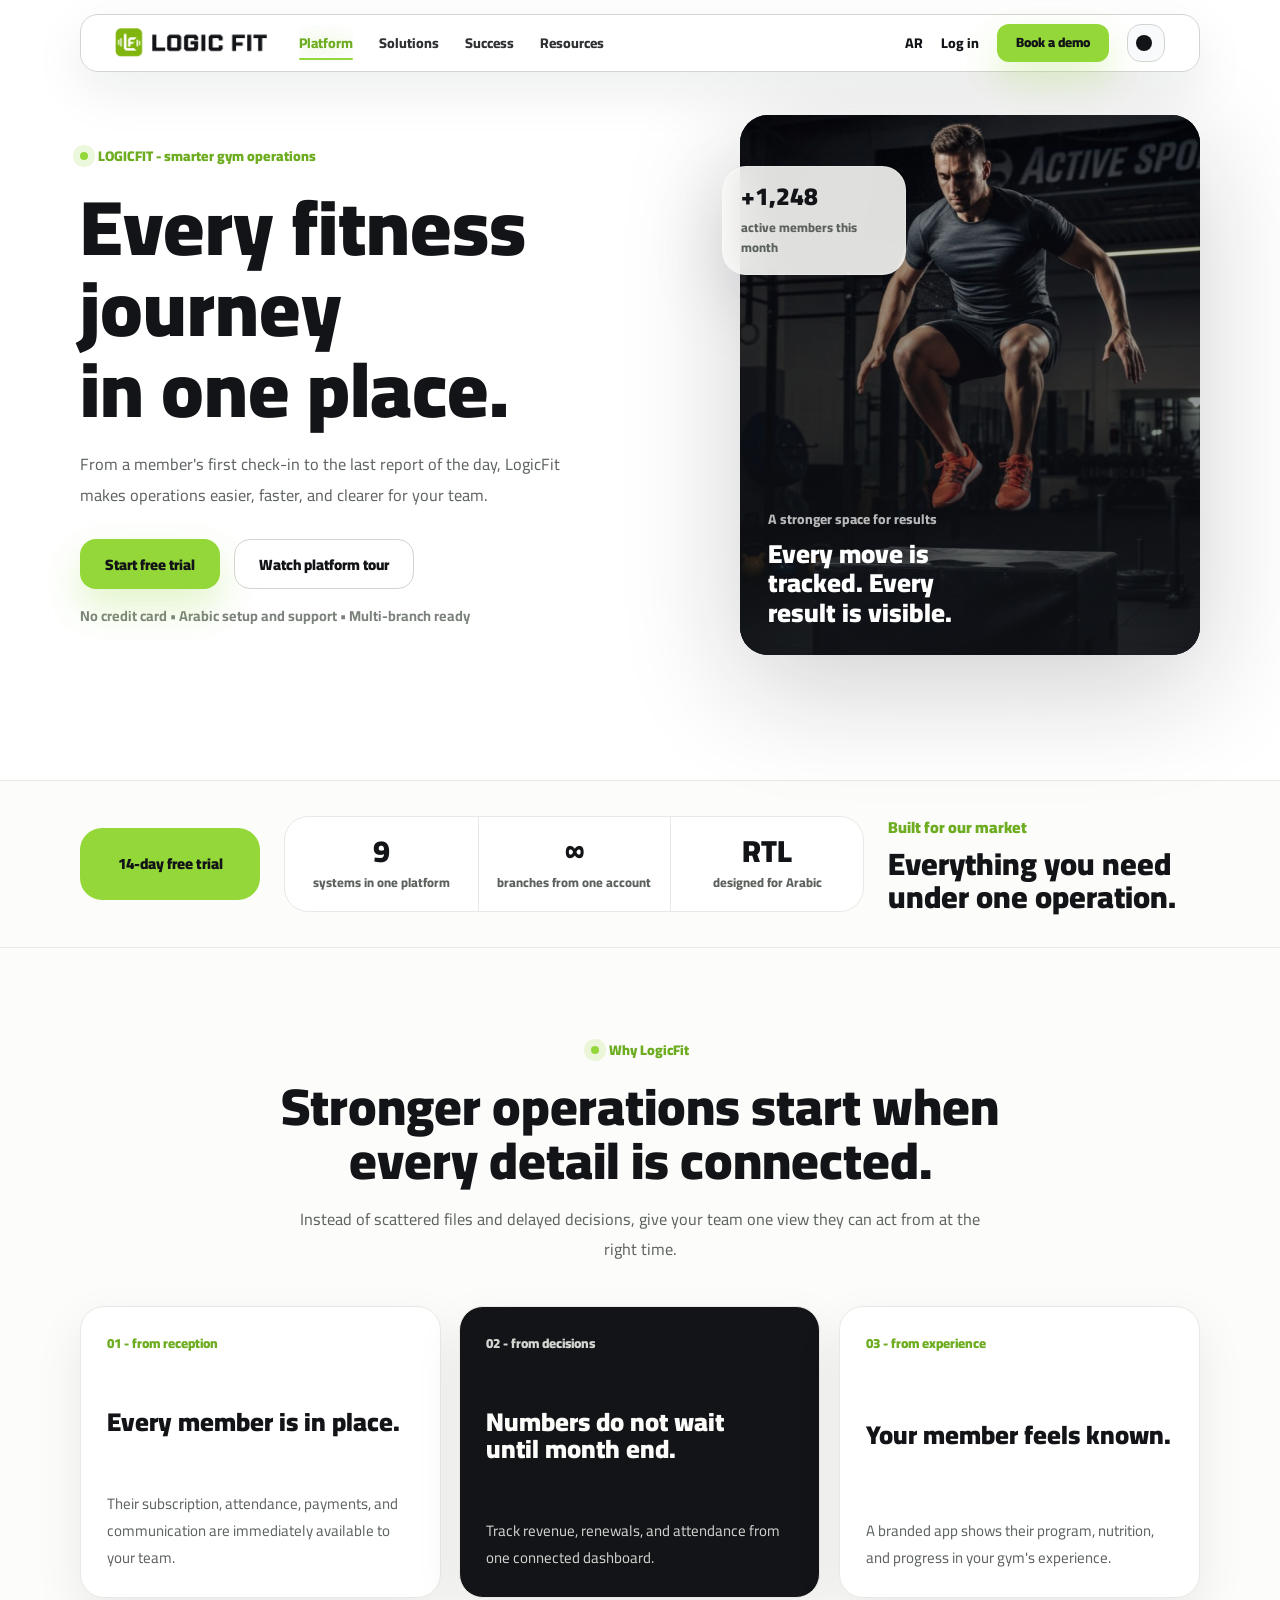
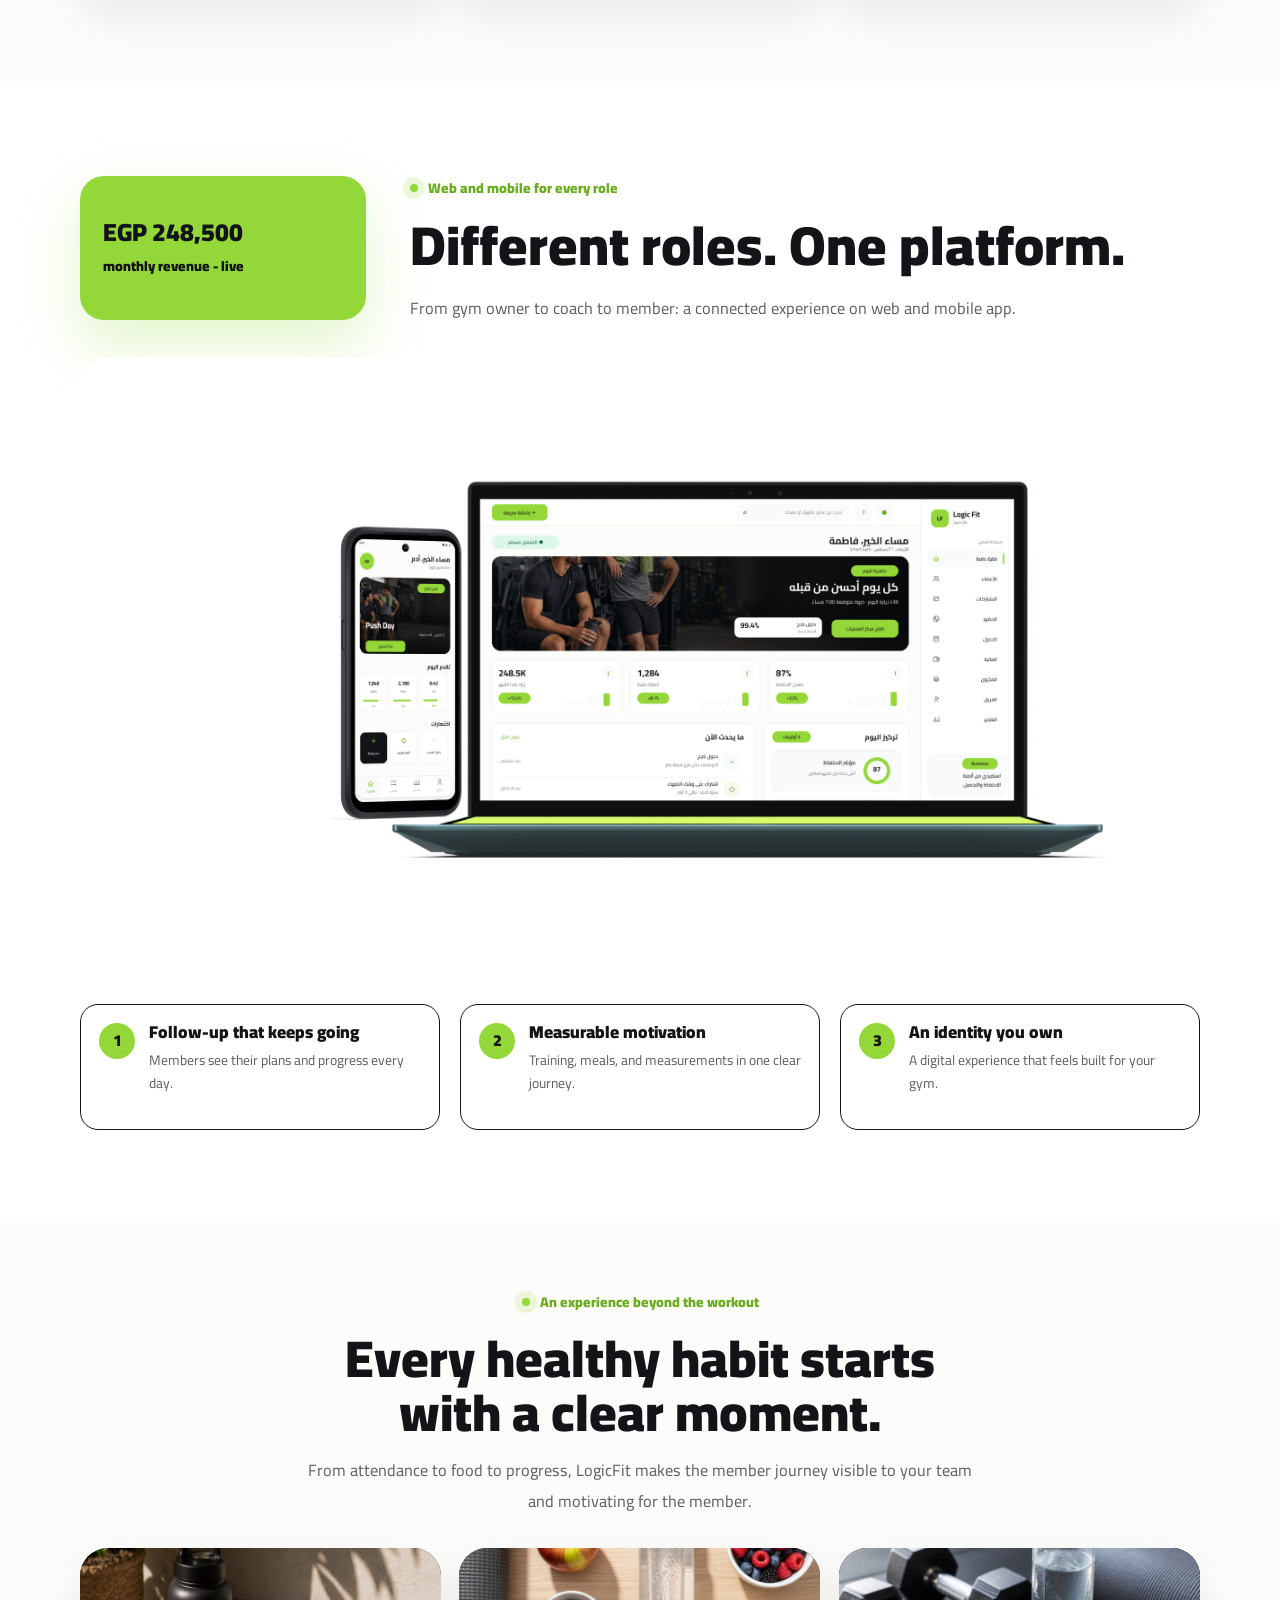
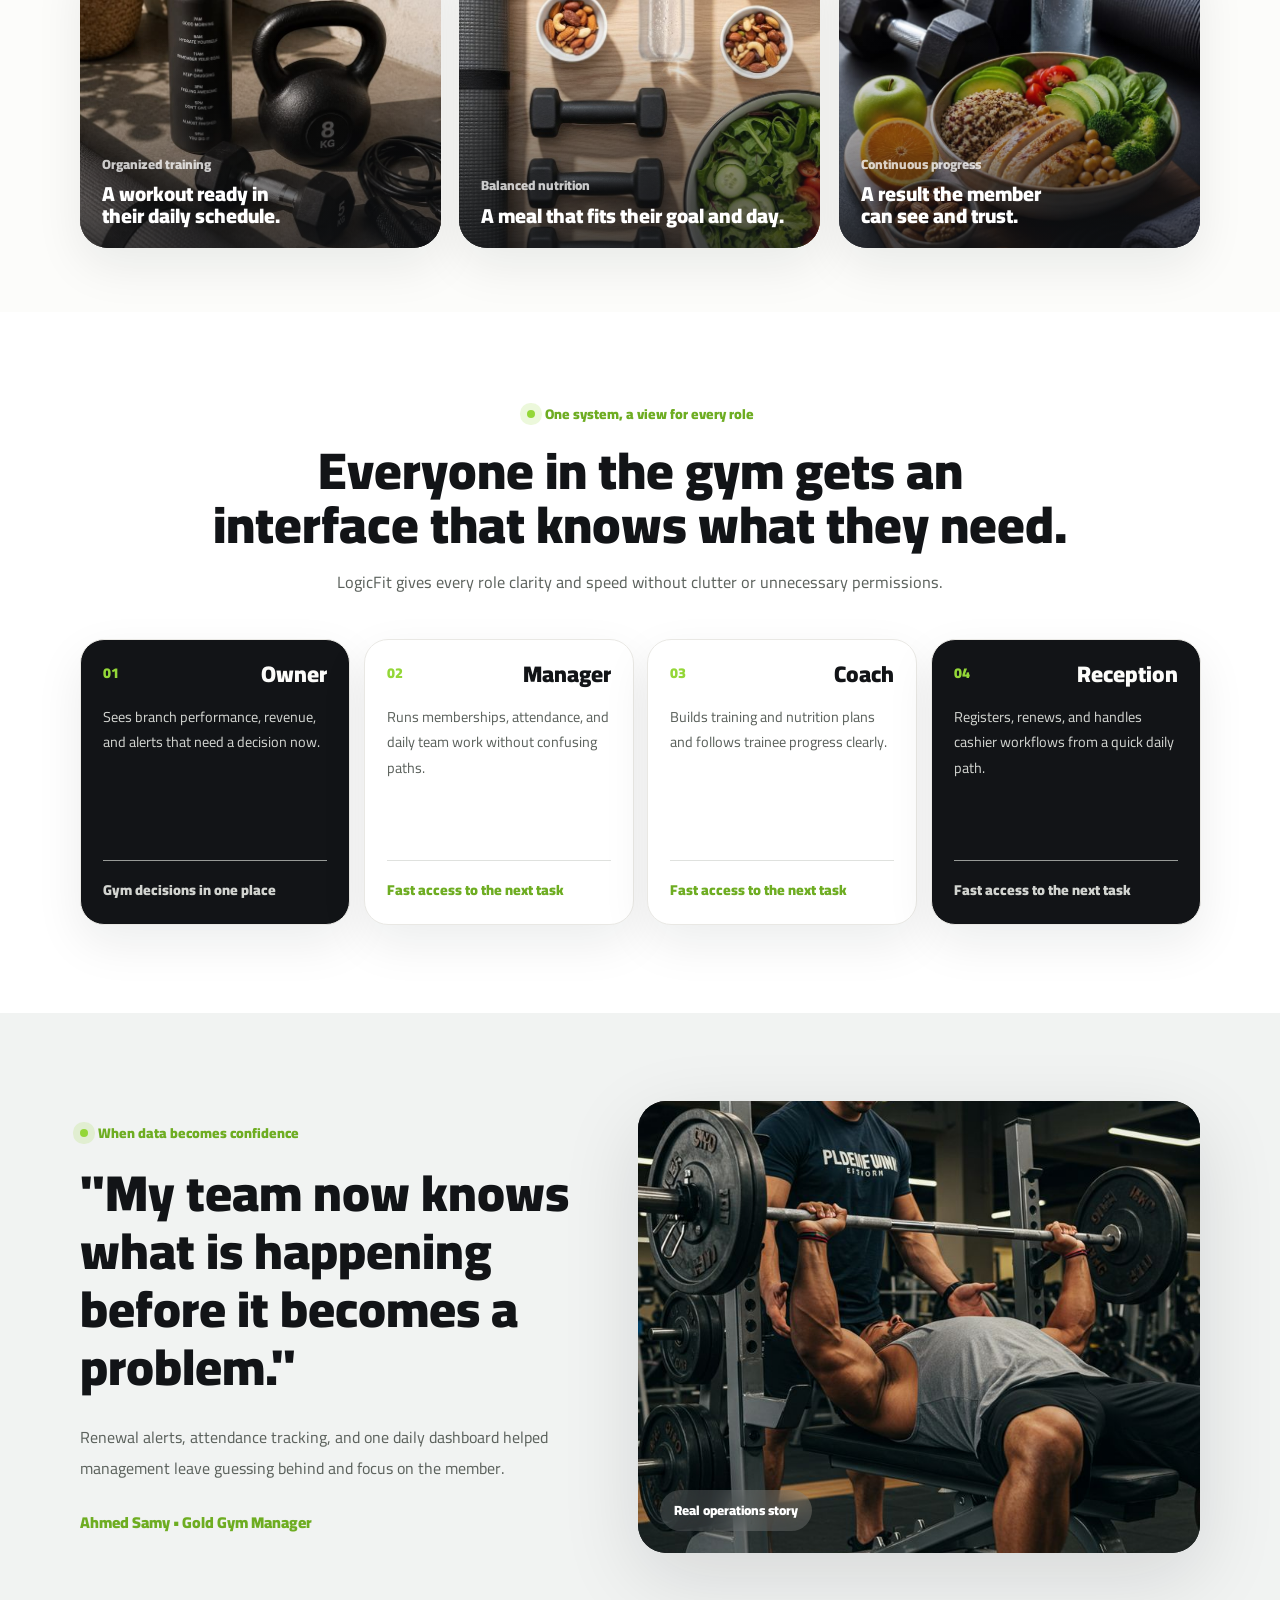
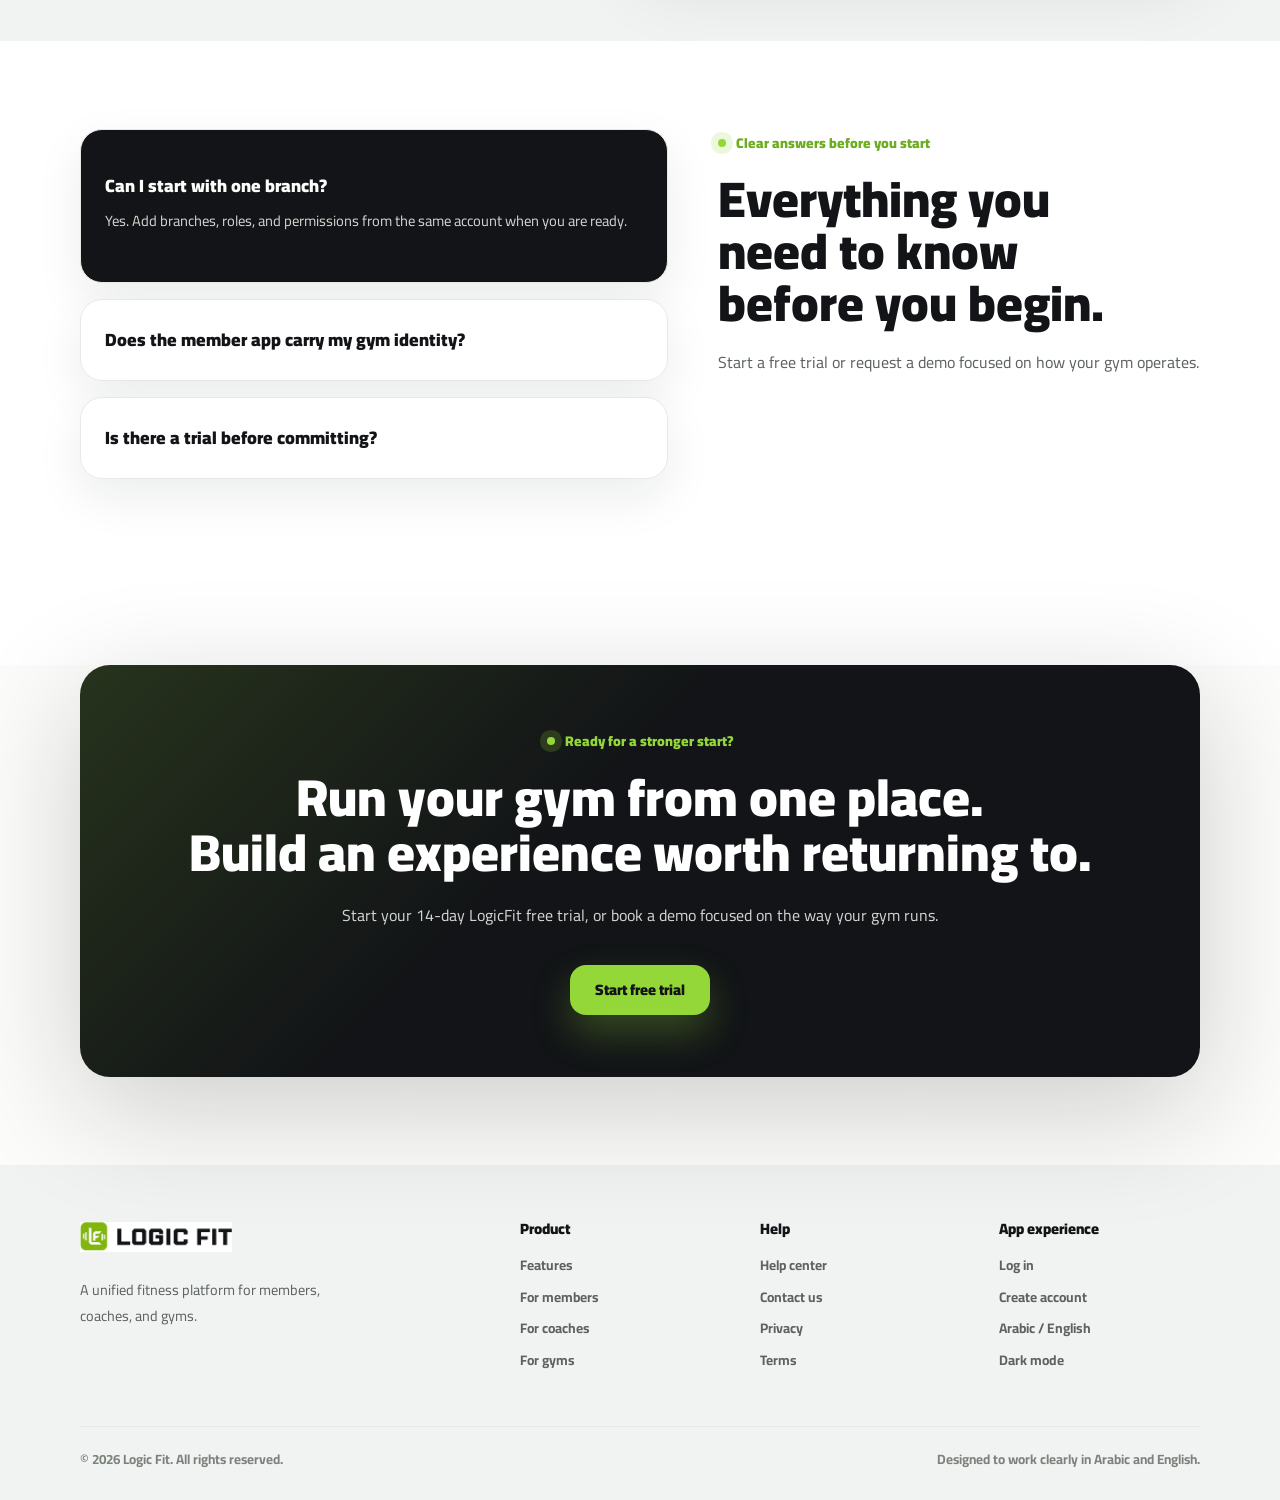
==== index.html @ ee7cacc5 "update" ====
<!DOCTYPE html>
<html lang="en" dir="ltr">
<head>
  <meta charset="UTF-8">
  <meta name="viewport" content="width=device-width, initial-scale=1.0">
  <title>LogicFit - Smarter Gym Operations</title>
  <meta name="description" content="LogicFit connects members, subscriptions, attendance, coaching, nutrition, reporting, and a branded member app in one gym operating platform.">
  <link rel="preconnect" href="https://fonts.googleapis.com">
  <link rel="preconnect" href="https://fonts.gstatic.com" crossorigin>
  <link href="https://fonts.googleapis.com/css2?family=Cairo:wght@400;500;600;700;800;900&display=swap" rel="stylesheet">
  <link rel="icon" type="image/png" href="assets/figma-next/favicon-lf.png">
  <script>
    (function () {
      try {
        var saved = localStorage.getItem('logicfit_theme');
        var theme = (saved === 'dark' || saved === 'light') ? saved : (window.matchMedia('(prefers-color-scheme: dark)').matches ? 'dark' : 'light');
        document.documentElement.dataset.theme = theme;
      } catch (error) {}
    })();
  </script>
  <link rel="stylesheet" href="assets/css/style.css">
</head>
<body>
  <header class="hero-shell" id="home">
    <nav class="nav-v2" aria-label="Primary navigation">
      <div class="nav-controls">
        <a class="nav-language" href="ar/index.html" hreflang="ar">AR</a>
        <a class="nav-login" href="#start">Log in</a>
        <a class="btn btn-primary btn-nav" href="#start">Book a demo</a>
        <button class="theme-toggle" type="button" aria-label="Switch to dark theme" data-theme-toggle data-label-dark="Switch to dark theme" data-label-light="Switch to light theme">
          <span aria-hidden="true"></span>
        </button>
      </div>

      <div class="brand-links">
        <a class="brand-logo" href="#home" aria-label="LogicFit home">
          <img class="logo-light" src="assets/figma-next/logo-light.png" alt="LogicFit">
          <img class="logo-dark" src="assets/figma-next/logo-dark.png" alt="LogicFit">
        </a>
        <div class="nav-links" id="navLinks">
          <a href="#platform">Platform</a>
          <a href="#solutions">Solutions</a>
          <a href="#success">Success</a>
          <a href="#resources">Resources</a>
        </div>
      </div>

      <button class="menu-button" type="button" aria-label="Open menu" aria-controls="navLinks" aria-expanded="false" data-menu>
        <span></span><span></span><span></span>
      </button>
    </nav>

    <section class="hero-canvas">
      <div class="hero-media rv">
        <img src="assets/figma-next/hero-athlete.png" alt="Athlete training inside a gym">
        <div class="media-scrim"></div>
        <div class="image-caption">
          <span>A stronger space for results</span>
          <strong>Every move is tracked. Every result is visible.</strong>
        </div>
      </div>

      <div class="floating-metric rv">
        <strong data-count="1248" data-count-prefix="+">+1,248</strong>
        <span>active members this month</span>
      </div>

      <div class="hero-copy rv">
        <p class="section-kicker">LOGICFIT - smarter gym operations</p>
        <h1>Every fitness journey<br>in one place.</h1>
        <p>From a member's first check-in to the last report of the day, LogicFit makes operations easier, faster, and clearer for your team.</p>
        <div class="hero-actions">
          <a class="btn btn-primary btn-large" href="#start">Start free trial</a>
          <a class="btn btn-secondary btn-large" href="#platform">Watch platform tour</a>
        </div>
        <small>No credit card • Arabic setup and support • Multi-branch ready</small>
      </div>
    </section>
  </header>

  <main>
    <section class="proof-strip" id="platform">
      <div class="wrap proof-strip-grid">
        <div class="proof-badge">14-day free trial</div>
        <div class="proof-metrics" aria-label="LogicFit metrics">
          <article><strong data-count="9">9</strong><span>systems in one platform</span></article>
          <article><strong>∞</strong><span>branches from one account</span></article>
          <article><strong>RTL</strong><span>designed for Arabic</span></article>
        </div>
        <div class="proof-intro">
          <span>Built for our market</span>
          <h2>Everything you need<br>under one operation.</h2>
        </div>
      </div>
    </section>

    <section class="section centered-section" id="solutions">
      <div class="wrap">
        <p class="section-kicker">Why LogicFit</p>
        <h2>Stronger operations start when every detail is connected.</h2>
        <p class="section-lead">Instead of scattered files and delayed decisions, give your team one view they can act from at the right time.</p>
        <div class="outcome-grid">
          <article class="outcome-card rv">
            <span>01 - from reception</span>
            <h3>Every member is in place.</h3>
            <p>Their subscription, attendance, payments, and communication are immediately available to your team.</p>
          </article>
          <article class="outcome-card rv">
            <span>02 - from decisions</span>
            <h3>Numbers do not wait until month end.</h3>
            <p>Track revenue, renewals, and attendance from one connected dashboard.</p>
          </article>
          <article class="outcome-card rv">
            <span>03 - from experience</span>
            <h3>Your member feels known.</h3>
            <p>A branded app shows their program, nutrition, and progress in your gym's experience.</p>
          </article>
        </div>
      </div>
    </section>

    <section class="section showcase-section">
      <div class="wrap showcase-head">
        <div class="live-insight rv">
          <strong data-count="248500" data-count-prefix="EGP ">EGP 248,500</strong>
          <span>monthly revenue - live</span>
        </div>
        <div>
          <p class="section-kicker">Web and mobile for every role</p>
          <h2>Different roles. One platform.</h2>
          <p class="section-lead">From gym owner to coach to member: a connected experience on web and mobile app.</p>
        </div>
      </div>
      <div class="wrap showcase-frame rv">
        <img class="showcase-light" src="assets/figma-next/web-app-showcase.png" alt="LogicFit web dashboard and mobile app mockup">
        <img class="showcase-dark" src="assets/figma-next/web-app-showcase-dark.png" alt="LogicFit web dashboard and mobile app mockup in dark mode">
      </div>
      <div class="wrap benefit-grid showcase-benefits">
        <article class="benefit-card rv"><b>1</b><div><h3>Follow-up that keeps going</h3><p>Members see their plans and progress every day.</p></div></article>
        <article class="benefit-card rv"><b>2</b><div><h3>Measurable motivation</h3><p>Training, meals, and measurements in one clear journey.</p></div></article>
        <article class="benefit-card rv"><b>3</b><div><h3>An identity you own</h3><p>A digital experience that feels built for your gym.</p></div></article>
      </div>
    </section>

    <section class="section centered-section journey-section">
      <div class="wrap">
        <p class="section-kicker">An experience beyond the workout</p>
        <h2>Every healthy habit starts with a clear moment.</h2>
        <p class="section-lead">From attendance to food to progress, LogicFit makes the member journey visible to your team and motivating for the member.</p>
        <div class="journey-grid">
          <article class="visual-card rv">
            <img src="assets/figma-next/journey-training.png" alt="Organized training inside a gym">
            <div><span>Organized training</span><h3>A workout ready in their daily schedule.</h3></div>
          </article>
          <article class="visual-card rv">
            <img src="assets/figma-next/journey-nutrition.png" alt="Healthy meal in a nutrition plan">
            <div><span>Balanced nutrition</span><h3>A meal that fits their goal and day.</h3></div>
          </article>
          <article class="visual-card rv">
            <img src="assets/figma-next/journey-progress.png" alt="Member progress tracking">
            <div><span>Continuous progress</span><h3>A result the member can see and trust.</h3></div>
          </article>
        </div>
      </div>
    </section>

    <section class="section centered-section team-section">
      <div class="wrap">
        <p class="section-kicker">One system, a view for every role</p>
        <h2>Everyone in the gym gets an interface that knows what they need.</h2>
        <p class="section-lead">LogicFit gives every role clarity and speed without clutter or unnecessary permissions.</p>
        <div class="role-rail">
          <article class="role-tile rv"><div><b>01</b><h3>Owner</h3></div><p>Sees branch performance, revenue, and alerts that need a decision now.</p><span>Gym decisions in one place</span></article>
          <article class="role-tile rv"><div><b>02</b><h3>Manager</h3></div><p>Runs memberships, attendance, and daily team work without confusing paths.</p><span>Fast access to the next task</span></article>
          <article class="role-tile rv"><div><b>03</b><h3>Coach</h3></div><p>Builds training and nutrition plans and follows trainee progress clearly.</p><span>Fast access to the next task</span></article>
          <article class="role-tile rv"><div><b>04</b><h3>Reception</h3></div><p>Registers, renews, and handles cashier workflows from a quick daily path.</p><span>Fast access to the next task</span></article>
        </div>
      </div>
    </section>

    <section class="section story-section" id="success">
      <div class="wrap story-grid">
        <div class="story-photo rv">
          <img src="assets/figma-next/story-gym.png" alt="Gym management team reviewing operations">
          <span>Real operations story</span>
        </div>
        <div class="story-copy rv">
          <p class="section-kicker">When data becomes confidence</p>
          <blockquote>"My team now knows what is happening<br>before it becomes a problem."</blockquote>
          <p>Renewal alerts, attendance tracking, and one daily dashboard helped management leave guessing behind and focus on the member.</p>
          <cite>Ahmed Samy • Gold Gym Manager</cite>
        </div>
      </div>
    </section>

    <section class="section faq-section" id="resources">
      <div class="wrap faq-grid">
        <div class="faq-list">
          <article class="faq-card featured rv">
            <h3>Can I start with one branch?</h3>
            <p>Yes. Add branches, roles, and permissions from the same account when you are ready.</p>
          </article>
          <article class="faq-card rv"><h3>Does the member app carry my gym identity?</h3></article>
          <article class="faq-card rv"><h3>Is there a trial before committing?</h3></article>
          <article class="faq-card rv"><h3>Does LogicFit fully support Arabic?</h3></article>
        </div>
        <div class="faq-copy rv">
          <p class="section-kicker">Clear answers before you start</p>
          <h2>Everything you need to know before you begin.</h2>
          <p>Start a free trial or request a demo focused on how your gym operates.</p>
        </div>
      </div>
    </section>

    <section class="section cta-section" id="start">
      <div class="wrap cta-card rv">
        <p class="section-kicker">Ready for a stronger start?</p>
        <h2>Run your gym from one place.<br>Build an experience worth returning to.</h2>
        <p>Start your 14-day LogicFit free trial, or book a demo focused on the way your gym runs.</p>
        <a class="btn btn-primary btn-large" href="https://gym-membership-app-smoky.vercel.app/register-gym">Start free trial</a>
      </div>
    </section>
  </main>

  <footer class="site-footer">
    <div class="wrap footer-grid">
      <div class="footer-brand">
        <a class="brand-logo" href="#home" aria-label="LogicFit home">
          <img class="logo-light" src="assets/figma-next/logo-light.png" alt="LogicFit">
          <img class="logo-dark" src="assets/figma-next/logo-dark.png" alt="LogicFit">
        </a>
        <p>A unified fitness platform for members, coaches, and gyms.</p>
      </div>
      <div>
        <h2>Product</h2>
        <a href="#solutions">Features</a>
        <a href="#platform">For members</a>
        <a href="#solutions">For coaches</a>
        <a href="#solutions">For gyms</a>
      </div>
      <div>
        <h2>Help</h2>
        <a href="#resources">Help center</a>
        <a href="#start">Contact us</a>
        <a href="#resources">Privacy</a>
        <a href="#resources">Terms</a>
      </div>
      <div>
        <h2>App experience</h2>
        <a href="#start">Log in</a>
        <a href="#start">Create account</a>
        <a href="ar/index.html">Arabic / English</a>
        <a href="#home" data-theme-link data-label-dark="Dark mode" data-label-light="Light mode">Dark mode</a>
      </div>
    </div>
    <div class="wrap footer-bottom">
      <span>© 2026 Logic Fit. All rights reserved.</span>
      <span>Designed to work clearly in Arabic and English.</span>
    </div>
  </footer>

  <script src="assets/js/main.js" defer></script>
</body>
</html>
---- assets/css/style.css ----
/* LogicFit Next Gen landing page */

:root {
  color-scheme: light;
  --lf-background-canvas: #fcfcfa;
  --lf-background-surface: #ffffff;
  --lf-background-subtle: #f8fafc;
  --lf-background-sunken: #f1f3f2;
  --lf-background-raised: #ffffff;
  --lf-border-default: #d2d4d0;
  --lf-border-subtle: #e9e8e4;
  --lf-text-primary: #121417;
  --lf-text-secondary: #5c625d;
  --lf-text-muted: #7b817b;
  --lf-action-primary-background: #94d738;
  --lf-text-brand: #6ead22;
  --lf-action-primary-text: #121417;
  --lf-dark-panel: #121417;
  --lf-dark-panel-soft: #1a1d24;
  --lf-dark-text: #fcfcfa;
  --lf-dark-muted: #d2d4d0;
  --lf-shadow-soft: 0 18px 48px rgba(18, 20, 23, 0.08);
  --lf-shadow-card: 0 24px 80px rgba(18, 20, 23, 0.12);
  --lf-shadow-strong: 0 32px 120px rgba(18, 20, 23, 0.2);
  --lf-max: 1120px;
  --lf-font: "Cairo", system-ui, -apple-system, BlinkMacSystemFont, "Segoe UI", sans-serif;
}

html[data-theme="dark"] {
  color-scheme: dark;
  --lf-background-canvas: #121417;
  --lf-background-surface: #1a1d24;
  --lf-background-subtle: #272a2c;
  --lf-background-sunken: #000000;
  --lf-background-raised: #272a2c;
  --lf-border-default: #414640;
  --lf-border-subtle: #272a2c;
  --lf-text-primary: #fcfcfa;
  --lf-text-secondary: #d2d4d0;
  --lf-text-muted: #aeb3ad;
  --lf-shadow-soft: 0 18px 48px rgba(0, 0, 0, 0.26);
  --lf-shadow-card: 0 24px 80px rgba(0, 0, 0, 0.34);
  --lf-shadow-strong: 0 32px 120px rgba(0, 0, 0, 0.48);
}

* {
  box-sizing: border-box;
}

html {
  max-width: 100%;
  overflow-x: hidden;
  scroll-behavior: smooth;
}

html,
body {
  scroll-padding-top: 94px;
}

body {
  margin: 0;
  overflow-x: hidden;
  background: var(--lf-background-canvas);
  color: var(--lf-text-primary);
  font-family: var(--lf-font);
  line-height: 1.58;
  -webkit-font-smoothing: antialiased;
}

body.menu-open {
  overflow: hidden;
}

a {
  color: inherit;
  text-decoration: none;
}

button {
  font: inherit;
}

img,
svg {
  display: block;
  max-width: 100%;
}

h1,
h2,
h3,
h4,
p,
blockquote {
  margin: 0;
}

h1,
h2,
h3 {
  letter-spacing: 0;
  line-height: 1.04;
  overflow-wrap: anywhere;
  text-wrap: balance;
}

::selection {
  background: rgba(148, 215, 56, 0.32);
  color: var(--lf-text-primary);
}

.wrap {
  width: min(calc(100vw - 48px), var(--lf-max));
  margin-inline: auto;
}

.section {
  padding: 88px 0;
  scroll-margin-top: 94px;
}

.section-kicker {
  display: inline-flex;
  align-items: center;
  gap: 10px;
  color: var(--lf-text-brand);
  font-size: 0.88rem;
  font-weight: 900;
  letter-spacing: 0;
}

.section-kicker::before {
  content: "";
  width: 8px;
  height: 8px;
  border-radius: 50%;
  background: var(--lf-action-primary-background);
  box-shadow: 0 0 0 7px rgba(148, 215, 56, 0.18);
}

.section-lead {
  color: var(--lf-text-secondary);
  font-size: 1.02rem;
  line-height: 1.85;
}

.btn {
  --magnet-x: 0px;
  --magnet-y: 0px;
  position: relative;
  overflow: hidden;
  min-height: 44px;
  display: inline-flex;
  align-items: center;
  justify-content: center;
  gap: 9px;
  border: 1px solid transparent;
  border-radius: 14px;
  padding: 0 20px;
  cursor: pointer;
  font-weight: 900;
  line-height: 1;
  white-space: nowrap;
  transform: translate3d(var(--magnet-x), var(--magnet-y), 0);
  transition: background 0.16s ease, border-color 0.16s ease, box-shadow 0.16s ease, color 0.16s ease, transform 0.16s ease;
}

.btn:hover {
  transform: translate3d(var(--magnet-x), calc(var(--magnet-y) - 2px), 0);
}

.btn-primary {
  background: var(--lf-action-primary-background);
  color: var(--lf-action-primary-text);
  box-shadow: 0 18px 38px rgba(148, 215, 56, 0.28);
}

.btn-primary:hover {
  box-shadow: 0 22px 48px rgba(148, 215, 56, 0.34);
}

.btn-secondary {
  background: var(--lf-background-surface);
  border-color: var(--lf-border-default);
  color: var(--lf-text-primary);
}

.btn-secondary:hover {
  border-color: var(--lf-action-primary-background);
}

.btn-large {
  min-height: 50px;
  border-radius: 16px;
  padding: 0 24px;
  font-size: 0.94rem;
}

.hero-shell {
  min-height: 780px;
  padding: 22px 0 58px;
  background: var(--lf-background-surface);
  scroll-margin-top: 94px;
}

.nav-v2 {
  position: fixed;
  top: 14px;
  left: 50%;
  translate: -50% 0;
  z-index: 50;
  width: min(calc(100vw - 72px), var(--lf-max));
  min-height: 58px;
  display: flex;
  align-items: center;
  justify-content: space-between;
  gap: 22px;
  margin-inline: auto;
  padding: 8px 34px;
  border: 1px solid var(--lf-border-default);
  border-radius: 18px;
  background: color-mix(in srgb, var(--lf-background-surface) 92%, transparent);
  box-shadow: 0 18px 52px rgba(18, 20, 23, 0.08);
  backdrop-filter: blur(18px);
  direction: ltr;
}

html[data-theme="dark"] .nav-v2 {
  box-shadow: 0 18px 52px rgba(0, 0, 0, 0.28);
}

html[dir="ltr"] .nav-v2 {
  flex-direction: row-reverse;
}

.brand-links,
.nav-controls {
  display: flex;
  align-items: center;
}

.brand-links {
  min-width: 0;
  gap: 32px;
}

html[dir="rtl"] .brand-links {
  flex-direction: row-reverse;
}

.brand-logo {
  display: inline-flex;
  align-items: center;
  justify-content: flex-start;
  flex: 0 0 auto;
  width: 152px;
  min-width: 152px;
  height: 31px;
  overflow: hidden;
  direction: ltr;
}

.brand-logo img {
  width: 152px;
  height: auto;
  object-fit: contain;
}

.logo-dark {
  display: none;
}

html[data-theme="dark"] .logo-light {
  display: none;
}

html[data-theme="dark"] .logo-dark {
  display: block;
}

.nav-links {
  display: flex;
  align-items: center;
  gap: 26px;
  min-width: 0;
  color: var(--lf-text-primary);
  font-size: 0.88rem;
  font-weight: 800;
}

.nav-links a {
  position: relative;
  overflow: hidden;
  padding: 9px 0;
  color: var(--lf-text-primary);
  opacity: 0.88;
  white-space: nowrap;
  transition: color 0.16s ease, opacity 0.16s ease;
}

.nav-links a::after {
  content: "";
  position: absolute;
  inset-inline: 0;
  bottom: 3px;
  height: 2px;
  border-radius: 999px;
  background: var(--lf-action-primary-background);
  transform: scaleX(0);
  transform-origin: center;
  transition: transform 0.16s ease;
}

.nav-links a:hover,
.nav-links a.is-active {
  color: var(--lf-text-brand);
  opacity: 1;
}

.nav-links a:hover::after,
.nav-links a.is-active::after {
  transform: scaleX(1);
}

.nav-controls {
  flex: 0 0 auto;
  gap: 18px;
}

.nav-language,
.nav-login {
  position: relative;
  overflow: hidden;
  display: inline-flex;
  align-items: center;
  justify-content: center;
  min-height: 38px;
  color: var(--lf-text-primary);
  font-size: 0.88rem;
  font-weight: 800;
  white-space: nowrap;
}

.nav-language:hover,
.nav-login:hover {
  color: var(--lf-text-brand);
}

.btn-nav {
  min-height: 38px;
  border-radius: 12px;
  padding-inline: 18px;
  font-size: 0.84rem;
}

.theme-toggle {
  position: relative;
  width: 38px;
  height: 38px;
  flex: 0 0 38px;
  display: inline-grid;
  place-items: center;
  border: 1px solid var(--lf-border-default);
  border-radius: 14px;
  background: var(--lf-background-subtle);
  color: var(--lf-text-primary);
  cursor: pointer;
  transition: border-color 0.16s ease, background 0.16s ease, transform 0.16s ease;
}

.theme-toggle:hover {
  border-color: var(--lf-action-primary-background);
  transform: translateY(-1px);
}

.theme-toggle span {
  width: 16px;
  height: 16px;
  border-radius: 50%;
  background: currentColor;
  box-shadow: 7px -5px 0 0 var(--lf-background-subtle);
  transform: translateX(-2px);
}

html[data-theme="dark"] .theme-toggle span {
  background: var(--lf-action-primary-background);
  box-shadow:
    0 -10px 0 -7px var(--lf-action-primary-background),
    0 10px 0 -7px var(--lf-action-primary-background),
    10px 0 0 -7px var(--lf-action-primary-background),
    -10px 0 0 -7px var(--lf-action-primary-background);
  transform: none;
}

.menu-button {
  display: none;
  width: 40px;
  height: 40px;
  flex: 0 0 40px;
  border: 1px solid var(--lf-border-default);
  border-radius: 14px;
  background: var(--lf-background-surface);
  color: var(--lf-text-primary);
  cursor: pointer;
  padding: 10px;
}

.menu-button span {
  display: block;
  height: 2px;
  margin: 5px 0;
  border-radius: 999px;
  background: currentColor;
}

.hero-canvas {
  --hero-x: 0;
  --hero-y: 0;
  position: relative;
  width: min(calc(100vw - 72px), var(--lf-max));
  min-height: 610px;
  display: grid;
  grid-template-columns: minmax(0, 1fr) 460px;
  grid-template-areas: "copy media";
  gap: 54px;
  align-items: center;
  margin: 58px auto 0;
  direction: ltr;
}

html[dir="rtl"] .hero-canvas {
  grid-template-columns: 460px minmax(0, 1fr);
  grid-template-areas: "media copy";
}

.hero-copy,
.proof-intro,
.operations-head > div:last-child,
.app-copy,
.story-copy,
.faq-copy,
.cta-card,
.footer-grid,
.footer-bottom {
  direction: inherit;
}

html[dir="rtl"] .hero-copy,
html[dir="rtl"] .proof-intro,
html[dir="rtl"] .operations-head > div:last-child,
html[dir="rtl"] .app-copy,
html[dir="rtl"] .story-copy,
html[dir="rtl"] .faq-copy,
html[dir="rtl"] .cta-card,
html[dir="rtl"] .footer-grid,
html[dir="rtl"] .footer-bottom {
  direction: rtl;
}

.hero-copy {
  grid-area: copy;
  min-width: 0;
  max-width: 560px;
}

.hero-copy h1 {
  width: min(100%, 11.4ch);
  margin-top: 20px;
  color: var(--lf-text-primary);
  font-size: 4.85rem;
  font-weight: 900;
}

html[lang="en"] .hero-copy h1 {
  width: min(100%, 10.9ch);
}

html[dir="rtl"] .hero-copy {
  text-align: right;
}

html[dir="rtl"] .hero-copy h1,
html[dir="rtl"] .hero-copy > p:not(.section-kicker),
html[dir="rtl"] .hero-copy small {
  margin-left: auto;
  margin-right: 0;
}

.hero-copy > p:not(.section-kicker) {
  max-width: 58ch;
  margin-top: 20px;
  color: var(--lf-text-secondary);
  font-size: 1.02rem;
  line-height: 1.9;
}

.hero-copy small {
  display: block;
  margin-top: 16px;
  color: var(--lf-text-muted);
  font-size: 0.9rem;
  font-weight: 700;
}

.hero-actions {
  display: flex;
  flex-wrap: wrap;
  gap: 14px;
  margin-top: 28px;
}

.hero-media {
  position: relative;
  grid-area: media;
  width: 460px;
  height: 540px;
  overflow: hidden;
  border-radius: 28px;
  background: var(--lf-dark-panel);
  box-shadow: var(--lf-shadow-strong);
  isolation: isolate;
}

.hero-media img {
  width: 100%;
  height: 100%;
  object-fit: cover;
  object-position: center;
  transform: scale(1.04) translate3d(calc(var(--hero-x) * -10px), calc(var(--hero-y) * -10px), 0);
  transition: transform 0.18s ease-out;
}

.media-scrim {
  position: absolute;
  inset: 0;
  z-index: 1;
  background:
    linear-gradient(180deg, rgba(18, 20, 23, 0.08) 0%, rgba(18, 20, 23, 0.74) 100%),
    linear-gradient(90deg, rgba(18, 20, 23, 0.18), transparent 48%);
}

.image-caption {
  position: absolute;
  inset-inline: 28px;
  bottom: 28px;
  z-index: 2;
  color: #ffffff;
  transform: translate3d(calc(var(--hero-x) * 8px), calc(var(--hero-y) * 6px), 0);
  transition: transform 0.18s ease-out;
}

.image-caption span,
.image-caption strong {
  display: block;
}

.image-caption span {
  color: rgba(255, 255, 255, 0.7);
  font-size: 0.86rem;
  font-weight: 800;
}

.image-caption strong {
  max-width: 15ch;
  margin-top: 8px;
  font-size: 1.64rem;
  font-weight: 900;
  line-height: 1.12;
}

.floating-metric {
  position: absolute;
  z-index: 4;
  right: 294px;
  top: 86px;
  bottom: auto;
  width: 184px;
  padding: 17px 18px;
  border: 1px solid rgba(255, 255, 255, 0.24);
  border-radius: 24px;
  background: rgba(252, 252, 250, 0.88);
  box-shadow: var(--lf-shadow-card);
  backdrop-filter: blur(18px);
}

html[dir="rtl"] .floating-metric {
  right: auto;
  left: 294px;
  direction: rtl;
}

html[data-theme="dark"] .floating-metric {
  background: rgba(39, 42, 44, 0.88);
  border-color: rgba(255, 255, 255, 0.12);
}

.floating-metric strong,
.floating-metric span {
  display: block;
}

.floating-metric strong {
  color: var(--lf-text-primary);
  font-size: 1.55rem;
  font-weight: 900;
  line-height: 1;
}

.floating-metric span {
  margin-top: 8px;
  color: var(--lf-text-secondary);
  font-size: 0.8rem;
  font-weight: 800;
}

.proof-strip {
  padding: 34px 0;
  background: var(--lf-background-canvas);
  border-block: 1px solid var(--lf-border-subtle);
}

.proof-strip-grid {
  display: grid;
  grid-template-columns: 180px minmax(0, 1fr) 312px;
  gap: 24px;
  align-items: center;
}

html[dir="rtl"] .proof-strip-grid {
  direction: ltr;
}

html[dir="rtl"] .proof-intro,
html[dir="rtl"] .proof-metrics,
html[dir="rtl"] .proof-badge {
  direction: rtl;
}

.proof-badge {
  min-height: 72px;
  display: grid;
  place-items: center;
  border-radius: 22px;
  background: var(--lf-action-primary-background);
  color: var(--lf-action-primary-text);
  text-align: center;
  font-size: 0.95rem;
  font-weight: 900;
}

.proof-metrics {
  display: grid;
  grid-template-columns: repeat(3, 1fr);
  overflow: hidden;
  border: 1px solid var(--lf-border-subtle);
  border-radius: 24px;
  background: var(--lf-background-surface);
}

.proof-metrics article {
  min-height: 94px;
  display: grid;
  align-content: center;
  justify-items: center;
  gap: 5px;
  padding: 14px;
  text-align: center;
  border-inline-start: 1px solid var(--lf-border-subtle);
}

.proof-metrics article:first-child {
  border-inline-start: 0;
}

.proof-metrics strong {
  color: var(--lf-text-primary);
  font-size: 1.92rem;
  font-weight: 900;
  line-height: 1;
}

.proof-metrics span {
  color: var(--lf-text-secondary);
  font-size: 0.8rem;
  font-weight: 800;
}

.proof-intro span {
  display: block;
  color: var(--lf-text-brand);
  font-weight: 900;
}

.proof-intro h2 {
  margin-top: 8px;
  color: var(--lf-text-primary);
  font-size: 1.95rem;
  font-weight: 900;
}

.centered-section {
  text-align: center;
}

.centered-section .section-kicker {
  justify-content: center;
}

.centered-section h2 {
  width: min(100%, 870px);
  margin: 18px auto 0;
  color: var(--lf-text-primary);
  font-size: 3.25rem;
  font-weight: 900;
}

.centered-section .section-lead {
  width: min(100%, 680px);
  margin: 16px auto 0;
}

.outcome-grid {
  display: grid;
  grid-template-columns: repeat(3, 1fr);
  gap: 18px;
  margin-top: 42px;
  text-align: start;
}

.outcome-card {
  min-height: 292px;
  display: flex;
  flex-direction: column;
  justify-content: space-between;
  gap: 20px;
  padding: 26px;
  border: 1px solid var(--lf-border-subtle);
  border-radius: 24px;
  background: var(--lf-background-surface);
  box-shadow: var(--lf-shadow-soft);
}

.outcome-card:nth-child(2) {
  background: var(--lf-dark-panel);
  color: var(--lf-dark-text);
}

.outcome-card:nth-child(2) span,
.outcome-card:nth-child(2) p {
  color: var(--lf-dark-muted);
}

.outcome-card span {
  color: var(--lf-text-brand);
  font-size: 0.84rem;
  font-weight: 900;
}

.outcome-card h3 {
  color: inherit;
  font-size: 1.62rem;
  font-weight: 900;
}

.outcome-card p {
  color: var(--lf-text-secondary);
  font-size: 0.94rem;
  line-height: 1.8;
}

.operations-section,
.showcase-section {
  overflow: hidden;
  background: var(--lf-background-surface);
}

.operations-head,
.showcase-head {
  display: grid;
  grid-template-columns: 286px minmax(0, 1fr);
  gap: 44px;
  align-items: end;
  margin-bottom: 34px;
}

html[dir="rtl"] .operations-head,
html[dir="rtl"] .showcase-head {
  direction: ltr;
}

html[dir="rtl"] .operations-head > div:last-child,
html[dir="rtl"] .showcase-head > div:last-child {
  direction: rtl;
}

.operations-head h2,
.showcase-head h2 {
  max-width: 760px;
  margin-top: 18px;
  color: var(--lf-text-primary);
  font-size: 3.45rem;
  font-weight: 900;
}

.operations-head .section-lead,
.showcase-head .section-lead {
  max-width: 680px;
  margin-top: 18px;
}

.live-insight {
  min-height: 144px;
  align-self: center;
  display: grid;
  align-content: center;
  gap: 10px;
  padding: 23px;
  border-radius: 24px;
  background: var(--lf-action-primary-background);
  color: var(--lf-action-primary-text);
  box-shadow: 0 24px 60px rgba(148, 215, 56, 0.26);
}

.live-insight strong {
  font-size: 1.56rem;
  font-weight: 900;
  line-height: 1.05;
}

.live-insight span {
  font-size: 0.88rem;
  font-weight: 900;
}

.dashboard-frame,
.showcase-frame {
  overflow: hidden;
  padding: 12px;
  border: 1px solid var(--lf-border-default);
  border-radius: 28px;
  background: var(--lf-background-raised);
  box-shadow: var(--lf-shadow-card);
}

.dashboard-frame img,
.showcase-frame img {
  width: 100%;
  max-height: 560px;
  object-fit: contain;
  object-position: top center;
  border-radius: 20px;
}

.showcase-frame {
  height: auto;
  padding: 0;
  border: 0;
  background: transparent;
  box-shadow: none;
}

.showcase-frame img {
  max-height: none;
  aspect-ratio: 1248 / 690;
  object-position: center;
  border-radius: 28px;
}

.showcase-dark {
  display: none;
}

html[data-theme="dark"] .showcase-light {
  display: none;
}

html[data-theme="dark"] .showcase-dark {
  display: block;
}

html[data-theme="dark"] .showcase-frame {
  width: min(calc(100vw - 48px), 960px);
}

.showcase-benefits {
  margin-top: 34px;
}

.showcase-section .benefit-card {
  border-color: var(--lf-dark-panel);
  border-radius: 18px;
  box-shadow: none;
}

.app-section {
  background: var(--lf-background-surface);
}

.app-grid {
  display: grid;
  grid-template-columns: 0.98fr 1.02fr;
  grid-template-areas: "copy mock";
  gap: 50px;
  align-items: center;
  direction: ltr;
}

html[dir="rtl"] .app-grid {
  grid-template-areas: "mock copy";
}

.app-mock {
  grid-area: mock;
  min-height: 520px;
  display: grid;
  place-items: center;
  overflow: hidden;
  padding: 26px;
  border-radius: 30px;
  background: var(--lf-background-sunken);
  border: 1px solid var(--lf-border-subtle);
  box-shadow: var(--lf-shadow-soft);
}

.app-mock img {
  width: min(100%, 430px);
  max-height: 470px;
  object-fit: contain;
  filter: drop-shadow(0 28px 36px rgba(18, 20, 23, 0.22));
}

html[data-theme="dark"] .app-mock img {
  filter: drop-shadow(0 28px 36px rgba(0, 0, 0, 0.5));
}

.app-copy {
  grid-area: copy;
  max-width: 560px;
}

.app-copy h2 {
  margin-top: 18px;
  color: var(--lf-text-primary);
  font-size: 3.45rem;
  font-weight: 900;
}

.app-copy .section-lead {
  margin-top: 18px;
}

.green-badge {
  width: max-content;
  max-width: 100%;
  display: inline-flex;
  margin-top: 24px;
  padding: 11px 16px;
  border-radius: 16px;
  background: rgba(148, 215, 56, 0.2);
  color: var(--lf-text-brand);
  font-size: 0.88rem;
  font-weight: 900;
}

.benefit-grid {
  display: grid;
  grid-template-columns: repeat(3, 1fr);
  gap: 20px;
  margin-top: 28px;
}

.benefit-card {
  display: grid;
  grid-template-columns: auto 1fr;
  gap: 14px;
  align-items: start;
  min-height: 126px;
  padding: 18px;
  border: 1px solid var(--lf-border-subtle);
  border-radius: 24px;
  background: var(--lf-background-raised);
}

.benefit-card b {
  width: 36px;
  height: 36px;
  display: grid;
  place-items: center;
  border-radius: 50%;
  background: var(--lf-action-primary-background);
  color: var(--lf-action-primary-text);
  font-weight: 900;
}

.benefit-card h3 {
  color: var(--lf-text-primary);
  font-size: 1.08rem;
  font-weight: 900;
}

.benefit-card p {
  margin-top: 8px;
  color: var(--lf-text-secondary);
  font-size: 0.86rem;
  line-height: 1.7;
}

.journey-section {
  padding: 70px 0 64px;
  background: var(--lf-background-canvas);
}

.journey-grid {
  display: grid;
  grid-template-columns: repeat(3, 1fr);
  gap: 18px;
  margin-top: 32px;
}

.visual-card {
  position: relative;
  height: 300px;
  min-height: 0;
  overflow: hidden;
  border-radius: 28px;
  background: var(--lf-dark-panel);
  box-shadow: var(--lf-shadow-soft);
}

.visual-card img {
  width: 100%;
  height: 100%;
  min-height: 0;
  object-fit: cover;
  object-position: center;
}

.visual-card::after {
  content: "";
  position: absolute;
  inset: 0;
  background: linear-gradient(180deg, rgba(18, 20, 23, 0) 28%, rgba(18, 20, 23, 0.76) 100%);
}

.visual-card div {
  position: absolute;
  inset-inline: 22px;
  bottom: 22px;
  z-index: 1;
  color: #ffffff;
  text-align: start;
}

.visual-card span {
  display: block;
  color: rgba(255, 255, 255, 0.76);
  font-size: 0.84rem;
  font-weight: 900;
}

.visual-card h3 {
  margin-top: 8px;
  font-size: 1.28rem;
  font-weight: 900;
}

.team-section {
  background: var(--lf-background-surface);
}

.role-rail {
  display: grid;
  grid-template-columns: repeat(4, 1fr);
  gap: 14px;
  margin-top: 42px;
  text-align: start;
}

.role-tile {
  min-height: 286px;
  display: flex;
  flex-direction: column;
  gap: 18px;
  padding: 22px;
  border: 1px solid var(--lf-border-subtle);
  border-radius: 24px;
  background: var(--lf-background-raised);
  box-shadow: var(--lf-shadow-soft);
}

.role-tile:nth-child(1),
.role-tile:nth-child(4) {
  background: var(--lf-dark-panel);
  color: var(--lf-dark-text);
}

.role-tile:nth-child(1) p,
.role-tile:nth-child(1) span,
.role-tile:nth-child(4) p,
.role-tile:nth-child(4) span {
  color: var(--lf-dark-muted);
}

.role-tile div {
  display: flex;
  align-items: center;
  justify-content: space-between;
  gap: 12px;
}

.role-tile b {
  color: var(--lf-action-primary-background);
  font-size: 0.9rem;
  font-weight: 900;
}

.role-tile h3 {
  color: inherit;
  font-size: 1.42rem;
  font-weight: 900;
}

.role-tile p {
  color: var(--lf-text-secondary);
  font-size: 0.9rem;
  line-height: 1.78;
}

.role-tile span {
  display: block;
  margin-top: auto;
  padding-top: 18px;
  border-top: 1px solid color-mix(in srgb, var(--lf-border-default) 70%, transparent);
  color: var(--lf-text-brand);
  font-size: 0.9rem;
  font-weight: 900;
}

.story-section {
  background: var(--lf-background-sunken);
}

.story-grid {
  display: grid;
  grid-template-columns: 0.95fr 1.05fr;
  grid-template-areas: "copy photo";
  gap: 50px;
  align-items: center;
  direction: ltr;
}

html[dir="rtl"] .story-grid {
  grid-template-areas: "photo copy";
}

.story-photo {
  position: relative;
  grid-area: photo;
  overflow: hidden;
  min-height: 452px;
  border-radius: 28px;
  background: var(--lf-dark-panel);
  box-shadow: var(--lf-shadow-card);
}

.story-photo img {
  width: 100%;
  height: 452px;
  object-fit: cover;
  object-position: center;
}

.story-photo span {
  position: absolute;
  inset-inline-start: 22px;
  bottom: 22px;
  padding: 10px 14px;
  border-radius: 999px;
  background: rgba(255, 255, 255, 0.16);
  color: #ffffff;
  font-size: 0.84rem;
  font-weight: 900;
  backdrop-filter: blur(14px);
}

.story-copy {
  grid-area: copy;
}

.story-copy blockquote {
  margin-top: 20px;
  color: var(--lf-text-primary);
  font-size: 3.18rem;
  font-weight: 900;
  line-height: 1.14;
}

.story-copy > p:not(.section-kicker) {
  max-width: 630px;
  margin-top: 26px;
  color: var(--lf-text-secondary);
  font-size: 1rem;
  line-height: 1.9;
}

.story-copy cite {
  display: block;
  margin-top: 28px;
  color: var(--lf-text-brand);
  font-size: 0.98rem;
  font-style: normal;
  font-weight: 900;
}

.faq-section {
  background: var(--lf-background-surface);
}

.faq-grid {
  display: grid;
  grid-template-columns: minmax(0, 1fr) minmax(310px, 0.82fr);
  gap: 50px;
  align-items: start;
}

html[dir="rtl"] .faq-grid {
  direction: ltr;
}

html[dir="rtl"] .faq-list,
html[dir="rtl"] .faq-copy {
  direction: rtl;
}

.faq-list {
  display: grid;
  gap: 16px;
}

.faq-card {
  min-height: 82px;
  display: grid;
  align-content: center;
  padding: 20px 24px;
  border: 1px solid var(--lf-border-subtle);
  border-radius: 22px;
  background: var(--lf-background-raised);
  box-shadow: var(--lf-shadow-soft);
}

.faq-card.featured {
  min-height: 154px;
  background: var(--lf-dark-panel);
  color: var(--lf-dark-text);
}

.faq-card h3 {
  color: inherit;
  font-size: 1.12rem;
  font-weight: 900;
}

.faq-card p {
  margin-top: 12px;
  color: var(--lf-dark-muted);
  font-size: 0.92rem;
  line-height: 1.8;
}

.faq-copy h2 {
  margin-top: 18px;
  color: var(--lf-text-primary);
  font-size: 3.15rem;
  font-weight: 900;
}

.faq-copy p:not(.section-kicker) {
  margin-top: 18px;
  color: var(--lf-text-secondary);
  font-size: 1rem;
  line-height: 1.85;
}

.cta-section {
  padding-top: 0;
  background: var(--lf-background-canvas);
}

.cta-card {
  position: relative;
  overflow: hidden;
  padding: 62px 48px;
  border-radius: 30px;
  background:
    linear-gradient(135deg, rgba(148, 215, 56, 0.16), transparent 42%),
    var(--lf-dark-panel);
  color: #ffffff;
  text-align: center;
  box-shadow: var(--lf-shadow-strong);
}

.cta-card .section-kicker {
  color: var(--lf-action-primary-background);
}

.cta-card h2 {
  width: min(100%, 930px);
  margin: 18px auto 0;
  color: #ffffff;
  font-size: 3.28rem;
  font-weight: 900;
}

.cta-card p:not(.section-kicker) {
  width: min(100%, 680px);
  margin: 22px auto 0;
  color: var(--lf-dark-muted);
  font-size: 1rem;
  line-height: 1.85;
}

.cta-card .btn {
  margin-top: 34px;
}

.site-footer {
  padding: 56px 0 30px;
  background: var(--lf-background-sunken);
}

.footer-grid {
  display: grid;
  grid-template-columns: 2fr repeat(3, 1fr);
  gap: 38px;
  padding-bottom: 44px;
  border-bottom: 1px solid var(--lf-border-subtle);
}

.footer-brand p {
  max-width: 36ch;
  margin-top: 18px;
  color: var(--lf-text-secondary);
  font-size: 0.9rem;
  line-height: 1.8;
}

.footer-grid h2 {
  margin-bottom: 18px;
  color: var(--lf-text-primary);
  font-size: 0.94rem;
  font-weight: 900;
}

.footer-grid a:not(.brand-logo) {
  display: block;
  margin: 10px 0;
  color: var(--lf-text-secondary);
  font-size: 0.86rem;
  font-weight: 700;
}

.footer-grid a:not(.brand-logo):hover {
  color: var(--lf-text-brand);
}

.footer-bottom {
  display: flex;
  justify-content: space-between;
  gap: 20px;
  padding-top: 22px;
  color: var(--lf-text-muted);
  font-size: 0.84rem;
  font-weight: 700;
}

.rv {
  --rv-delay: 0ms;
  opacity: 0;
  transform: translateY(28px) scale(0.985);
  transition:
    opacity 0.72s ease var(--rv-delay),
    transform 0.72s cubic-bezier(0.2, 0.7, 0.2, 1) var(--rv-delay);
}

.rv.in {
  opacity: 1;
  transform: none;
}

.scroll-progress {
  position: fixed;
  top: 0;
  left: 0;
  z-index: 90;
  width: 100%;
  height: 3px;
  background: var(--lf-action-primary-background);
  box-shadow: 0 0 18px rgba(148, 215, 56, 0.54);
  transform: scaleX(0);
  transform-origin: left center;
  pointer-events: none;
}

.tap-ripple {
  position: absolute;
  z-index: 0;
  width: 14px;
  height: 14px;
  border-radius: 50%;
  background: rgba(148, 215, 56, 0.35);
  pointer-events: none;
  transform: translate(-50%, -50%) scale(0);
  animation: tapRipple 0.62s ease-out forwards;
}

.btn > *,
.nav-links a > *,
.nav-language > *,
.nav-login > * {
  position: relative;
  z-index: 1;
}

.nav-v2 {
  animation: navDrop 0.68s cubic-bezier(0.2, 0.7, 0.2, 1) both;
  transition: background 0.2s ease, border-color 0.2s ease, box-shadow 0.2s ease, min-height 0.2s ease, transform 0.2s ease;
}

.nav-v2.is-scrolled {
  min-height: 54px;
  border-color: color-mix(in srgb, var(--lf-border-default) 72%, var(--lf-action-primary-background));
  box-shadow: 0 16px 46px rgba(18, 20, 23, 0.14);
}

html[data-theme="dark"] .nav-v2.is-scrolled {
  box-shadow: 0 16px 46px rgba(0, 0, 0, 0.38);
}

.btn-primary::after {
  content: "";
  position: absolute;
  inset: -30% auto -30% -60%;
  z-index: 0;
  width: 42%;
  background: linear-gradient(90deg, transparent, rgba(255, 255, 255, 0.52), transparent);
  transform: skewX(-18deg);
  animation: buttonShine 3.8s ease-in-out infinite;
}

.btn-primary {
  isolation: isolate;
}

.floating-metric.in,
.live-insight.in {
  animation: softFloat 5.2s ease-in-out 0.45s infinite;
}

.proof-badge {
  animation: softPulse 4.4s ease-in-out infinite;
}

.tilt-card {
  --tilt-x: 0deg;
  --tilt-y: 0deg;
  --lift: 0px;
  transform: perspective(900px) rotateX(var(--tilt-x)) rotateY(var(--tilt-y)) translateY(var(--lift)) scale(1);
  transform-style: preserve-3d;
  will-change: transform;
  transition: box-shadow 0.2s ease, transform 0.2s ease, border-color 0.2s ease;
}

.tilt-card.rv {
  transform: perspective(900px) rotateX(0deg) rotateY(0deg) translateY(28px) scale(0.985);
}

.tilt-card.rv.in {
  transform: perspective(900px) rotateX(var(--tilt-x)) rotateY(var(--tilt-y)) translateY(var(--lift)) scale(1);
}

.tilt-card:hover {
  --lift: -5px;
  border-color: color-mix(in srgb, var(--lf-action-primary-background) 50%, var(--lf-border-default));
}

.visual-card img,
.story-photo img,
.dashboard-frame img,
.showcase-frame img,
.app-mock img {
  transition: transform 0.55s cubic-bezier(0.2, 0.7, 0.2, 1), filter 0.55s ease;
}

.visual-card:hover img,
.story-photo:hover img {
  transform: scale(1.045);
}

.dashboard-frame:hover img,
.showcase-frame:hover img {
  transform: scale(1.025) translateY(-6px);
}

.app-mock:hover img {
  transform: translateY(-8px) scale(1.015);
}

.nav-links a.is-active {
  text-shadow: 0 0 18px rgba(148, 215, 56, 0.34);
}

.count-pop {
  animation: countPop 0.38s ease-out;
}

@keyframes navDrop {
  from {
    opacity: 0;
    transform: translateY(-18px) scale(0.98);
  }

  to {
    opacity: 1;
    transform: none;
  }
}

@keyframes tapRipple {
  to {
    opacity: 0;
    transform: translate(-50%, -50%) scale(18);
  }
}

@keyframes buttonShine {
  0%,
  42% {
    transform: translateX(0) skewX(-18deg);
  }

  72%,
  100% {
    transform: translateX(470%) skewX(-18deg);
  }
}

@keyframes softFloat {
  0%,
  100% {
    translate: 0 0;
  }

  50% {
    translate: 0 -9px;
  }
}

@keyframes softPulse {
  0%,
  100% {
    box-shadow: 0 0 0 rgba(148, 215, 56, 0);
  }

  50% {
    box-shadow: 0 0 0 10px rgba(148, 215, 56, 0.12);
  }
}

@keyframes countPop {
  50% {
    transform: scale(1.06);
  }
}

:focus-visible {
  outline: 3px solid color-mix(in srgb, var(--lf-action-primary-background) 82%, white);
  outline-offset: 3px;
}

@media (max-width: 1180px) {
  .nav-v2,
  .hero-canvas {
    width: min(calc(100vw - 42px), var(--lf-max));
  }

  .nav-v2 {
    padding-inline: 22px;
  }

  .brand-links {
    gap: 22px;
  }

  .nav-links {
    gap: 20px;
  }

  .hero-canvas,
  html[dir="rtl"] .hero-canvas {
    grid-template-columns: 1fr;
    grid-template-areas:
      "copy"
      "media";
    gap: 36px;
    min-height: 0;
    direction: inherit;
  }

  .hero-copy {
    max-width: 820px;
  }

  .hero-copy h1 {
    max-width: 13ch;
    font-size: 4.1rem;
  }

  .hero-media {
    width: 100%;
    height: 500px;
  }

  .floating-metric,
  html[dir="rtl"] .floating-metric {
    top: auto;
    right: 42px;
    left: auto;
    bottom: 42px;
  }

  html[dir="rtl"] .floating-metric {
    right: auto;
    left: 42px;
  }

  .proof-strip-grid,
  html[dir="rtl"] .proof-strip-grid,
  .operations-head,
  html[dir="rtl"] .operations-head,
  .showcase-head,
  html[dir="rtl"] .showcase-head,
  .app-grid,
  html[dir="rtl"] .app-grid,
  .story-grid,
  html[dir="rtl"] .story-grid,
  .faq-grid,
  html[dir="rtl"] .faq-grid {
    grid-template-columns: 1fr;
    direction: inherit;
  }

  .app-grid,
  html[dir="rtl"] .app-grid {
    grid-template-areas:
      "copy"
      "mock";
  }

  .story-grid,
  html[dir="rtl"] .story-grid {
    grid-template-areas:
      "copy"
      "photo";
  }

  .operations-head h2,
  .showcase-head h2,
  .app-copy h2,
  .story-copy blockquote,
  .faq-copy h2,
  .centered-section h2,
  .cta-card h2 {
    font-size: 2.85rem;
  }

  .operations-head,
  .showcase-head,
  .app-grid,
  .story-grid,
  .faq-grid {
    gap: 34px;
  }

  .outcome-grid,
  .benefit-grid,
  .journey-grid,
  .role-rail {
    grid-template-columns: 1fr 1fr;
  }
}

@media (max-width: 920px) {
  .section {
    padding: 68px 0;
  }

  .nav-v2 {
    display: grid;
    grid-template-columns: 112px minmax(0, 1fr) 112px;
    top: 12px;
    min-height: 62px;
    padding: 9px 14px;
    border-radius: 18px;
  }

  .menu-button {
    display: block;
  }

  html[dir="ltr"] .nav-v2,
  html[dir="rtl"] .nav-v2 {
    flex-direction: row;
  }

  .brand-links {
    grid-column: 2;
    grid-row: 1;
    justify-self: center;
  }

  .nav-controls {
    grid-column: 1;
    grid-row: 1;
    justify-self: start;
    margin-inline-start: 0;
  }

  .menu-button {
    grid-column: 3;
    grid-row: 1;
    justify-self: end;
  }

  html[dir="rtl"] .brand-links {
    grid-column: 2;
    justify-self: center;
  }

  html[dir="rtl"] .nav-controls {
    grid-column: 3;
    justify-self: end;
  }

  html[dir="rtl"] .menu-button {
    grid-column: 1;
    justify-self: start;
  }

  html[dir="ltr"] .brand-links {
    flex-direction: row;
  }

  .brand-links {
    gap: 0;
  }

  .brand-logo,
  .brand-logo img {
    width: 142px;
    min-width: 142px;
  }

  .nav-links {
    position: fixed;
    inset: 92px 24px auto;
    z-index: 60;
    display: none;
    flex-direction: column;
    align-items: stretch;
    gap: 0;
    max-height: calc(100vh - 116px);
    overflow-y: auto;
    padding: 12px;
    border: 1px solid var(--lf-border-default);
    border-radius: 20px;
    background: var(--lf-background-surface);
    box-shadow: var(--lf-shadow-card);
  }

  .nav-links.open {
    display: flex;
  }

  .nav-links a {
    padding: 14px 16px;
    border-radius: 14px;
  }

  .nav-links a::after {
    display: none;
  }

  .nav-links a:hover,
  .nav-links a.is-active {
    background: var(--lf-background-subtle);
  }

  .nav-controls {
    gap: 10px;
  }

  .btn-nav,
  .nav-login {
    display: none;
  }

  .hero-shell {
    min-height: 0;
    padding-bottom: 44px;
  }

  .hero-canvas {
    margin-top: 72px;
  }

  .hero-copy h1 {
    font-size: 3.35rem;
  }

  .hero-media {
    height: 460px;
    border-radius: 24px;
  }

  .image-caption strong {
    font-size: 1.38rem;
  }

  .proof-metrics {
    grid-template-columns: 1fr;
  }

  .proof-metrics article {
    border-inline-start: 0;
    border-top: 1px solid var(--lf-border-subtle);
  }

  .proof-metrics article:first-child {
    border-top: 0;
  }

  .outcome-grid,
  .benefit-grid,
  .journey-grid,
  .role-rail,
  .footer-grid {
    grid-template-columns: 1fr;
  }

  .outcome-card,
  .role-tile {
    min-height: 0;
  }

  .app-mock {
    min-height: 430px;
  }

  .visual-card,
  .visual-card img {
    height: 280px;
    min-height: 0;
  }

  .story-photo,
  .story-photo img {
    min-height: 380px;
    height: 380px;
  }

  .cta-card {
    padding: 48px 28px;
  }
}

@media (max-width: 620px) {
  .wrap,
  .nav-v2,
  .hero-canvas {
    width: min(calc(100vw - 32px), var(--lf-max));
  }

  .hero-shell {
    padding-top: 18px;
  }

  .nav-language {
    min-width: 40px;
  }

  .theme-toggle {
    width: 40px;
    height: 40px;
    flex-basis: 40px;
  }

  .nav-v2 {
    grid-template-columns: 44px minmax(0, 1fr) 44px;
  }

  .nav-controls {
    display: none;
  }

  .brand-logo,
  .brand-logo img {
    width: 126px;
    min-width: 126px;
  }

  .nav-v2 .brand-logo {
    width: 34px;
    min-width: 34px;
    height: 34px;
  }

  .nav-v2 .brand-logo img {
    display: none !important;
  }

  .nav-v2 .brand-logo::before {
    content: "";
    width: 34px;
    height: 34px;
    display: block;
    border-radius: 9px;
    background: url("../figma-next/favicon-lf.png") center / cover no-repeat;
  }

  .hero-canvas {
    margin-top: 72px;
  }

  .hero-copy h1 {
    width: 100%;
    font-size: 2.34rem;
  }

  .hero-copy,
  html[dir="rtl"] .hero-copy,
  .proof-intro,
  html[dir="rtl"] .proof-intro,
  .showcase-head > div:last-child,
  html[dir="rtl"] .showcase-head > div:last-child {
    text-align: center;
  }

  .hero-copy h1,
  html[dir="rtl"] .hero-copy h1,
  .hero-copy > p:not(.section-kicker),
  html[dir="rtl"] .hero-copy > p:not(.section-kicker),
  .hero-copy small,
  html[dir="rtl"] .hero-copy small {
    margin-left: auto;
    margin-right: auto;
  }

  .hero-copy .section-kicker,
  .showcase-head .section-kicker {
    justify-content: center;
  }

  .hero-copy > p:not(.section-kicker),
  .section-lead,
  .story-copy > p:not(.section-kicker),
  .faq-copy p:not(.section-kicker),
  .cta-card p:not(.section-kicker) {
    font-size: 1rem;
  }

  .hero-actions {
    flex-direction: column;
  }

  .hero-actions .btn,
  .cta-card .btn {
    width: 100%;
  }

  .hero-media {
    height: 400px;
  }

  .floating-metric,
  html[dir="rtl"] .floating-metric {
    top: auto;
    right: 18px;
    left: auto;
    bottom: 18px;
    width: min(210px, calc(100% - 36px));
  }

  html[dir="rtl"] .floating-metric {
    right: auto;
    left: 18px;
  }

  .image-caption {
    inset-inline: 22px;
    bottom: 92px;
  }

  .image-caption strong {
    max-width: 13ch;
    font-size: 1.16rem;
  }

  .proof-strip {
    padding: 32px 0;
  }

  .proof-badge {
    min-height: 70px;
  }

  .centered-section h2,
  .operations-head h2,
  .app-copy h2,
  .story-copy blockquote,
  .faq-copy h2,
  .cta-card h2 {
    font-size: 2.12rem;
  }

  .outcome-card,
  .benefit-card,
  .role-tile,
  .faq-card {
    padding: 22px;
    border-radius: 22px;
  }

  .dashboard-frame {
    padding: 10px;
    border-radius: 24px;
  }

  .dashboard-frame img {
    border-radius: 18px;
  }

  .app-mock {
    min-height: 350px;
    padding: 18px;
    border-radius: 26px;
  }

  .benefit-card {
    grid-template-columns: 1fr;
  }

  .visual-card,
  .visual-card img {
    height: 235px;
    min-height: 0;
  }

  .visual-card h3 {
    font-size: 1.14rem;
  }

  .story-photo,
  .story-photo img {
    min-height: 320px;
    height: 320px;
    border-radius: 26px;
  }

  .cta-card {
    border-radius: 26px;
    padding: 40px 20px;
  }

  .footer-bottom {
    flex-direction: column;
  }
}

@media (prefers-reduced-motion: reduce) {
  html {
    scroll-behavior: auto;
  }

  *,
  *::before,
  *::after {
    animation-duration: 0.01ms !important;
    transition-duration: 0.01ms !important;
  }

  .rv {
    opacity: 1;
    transform: none;
  }
}
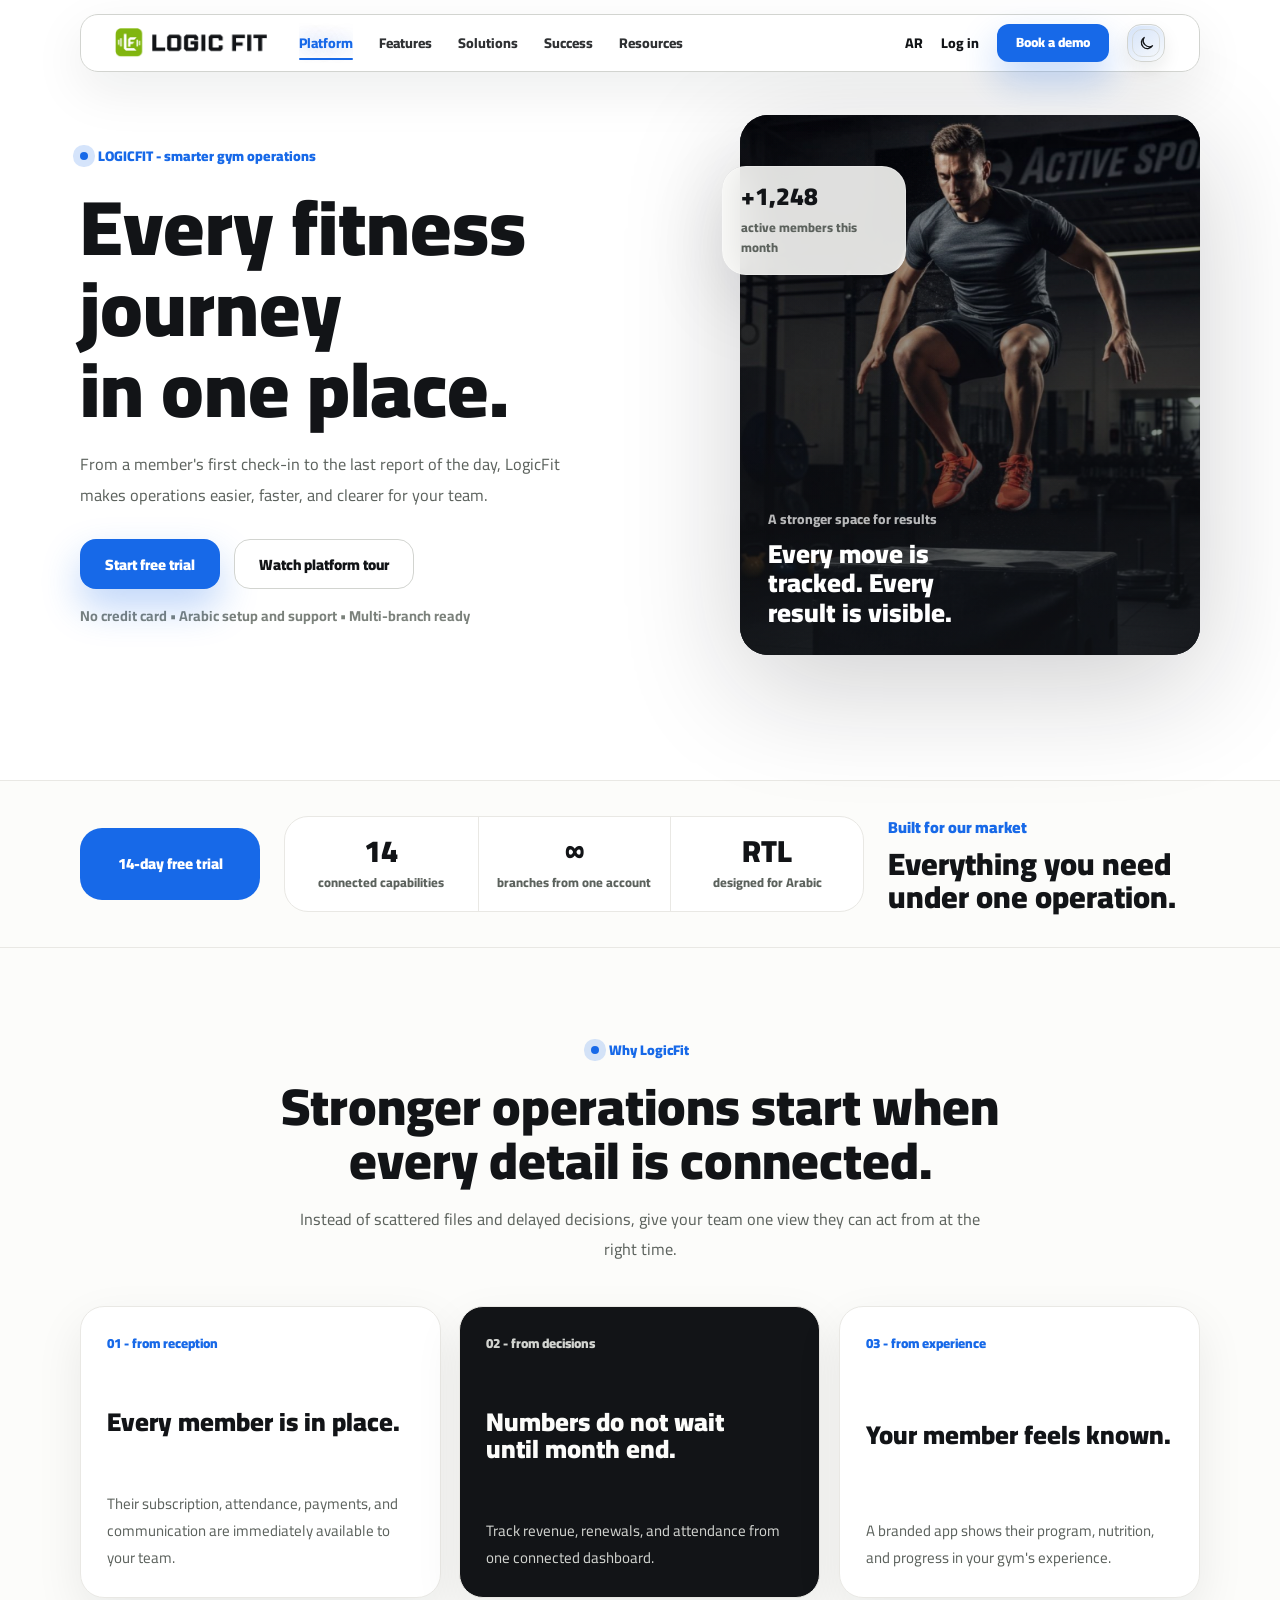
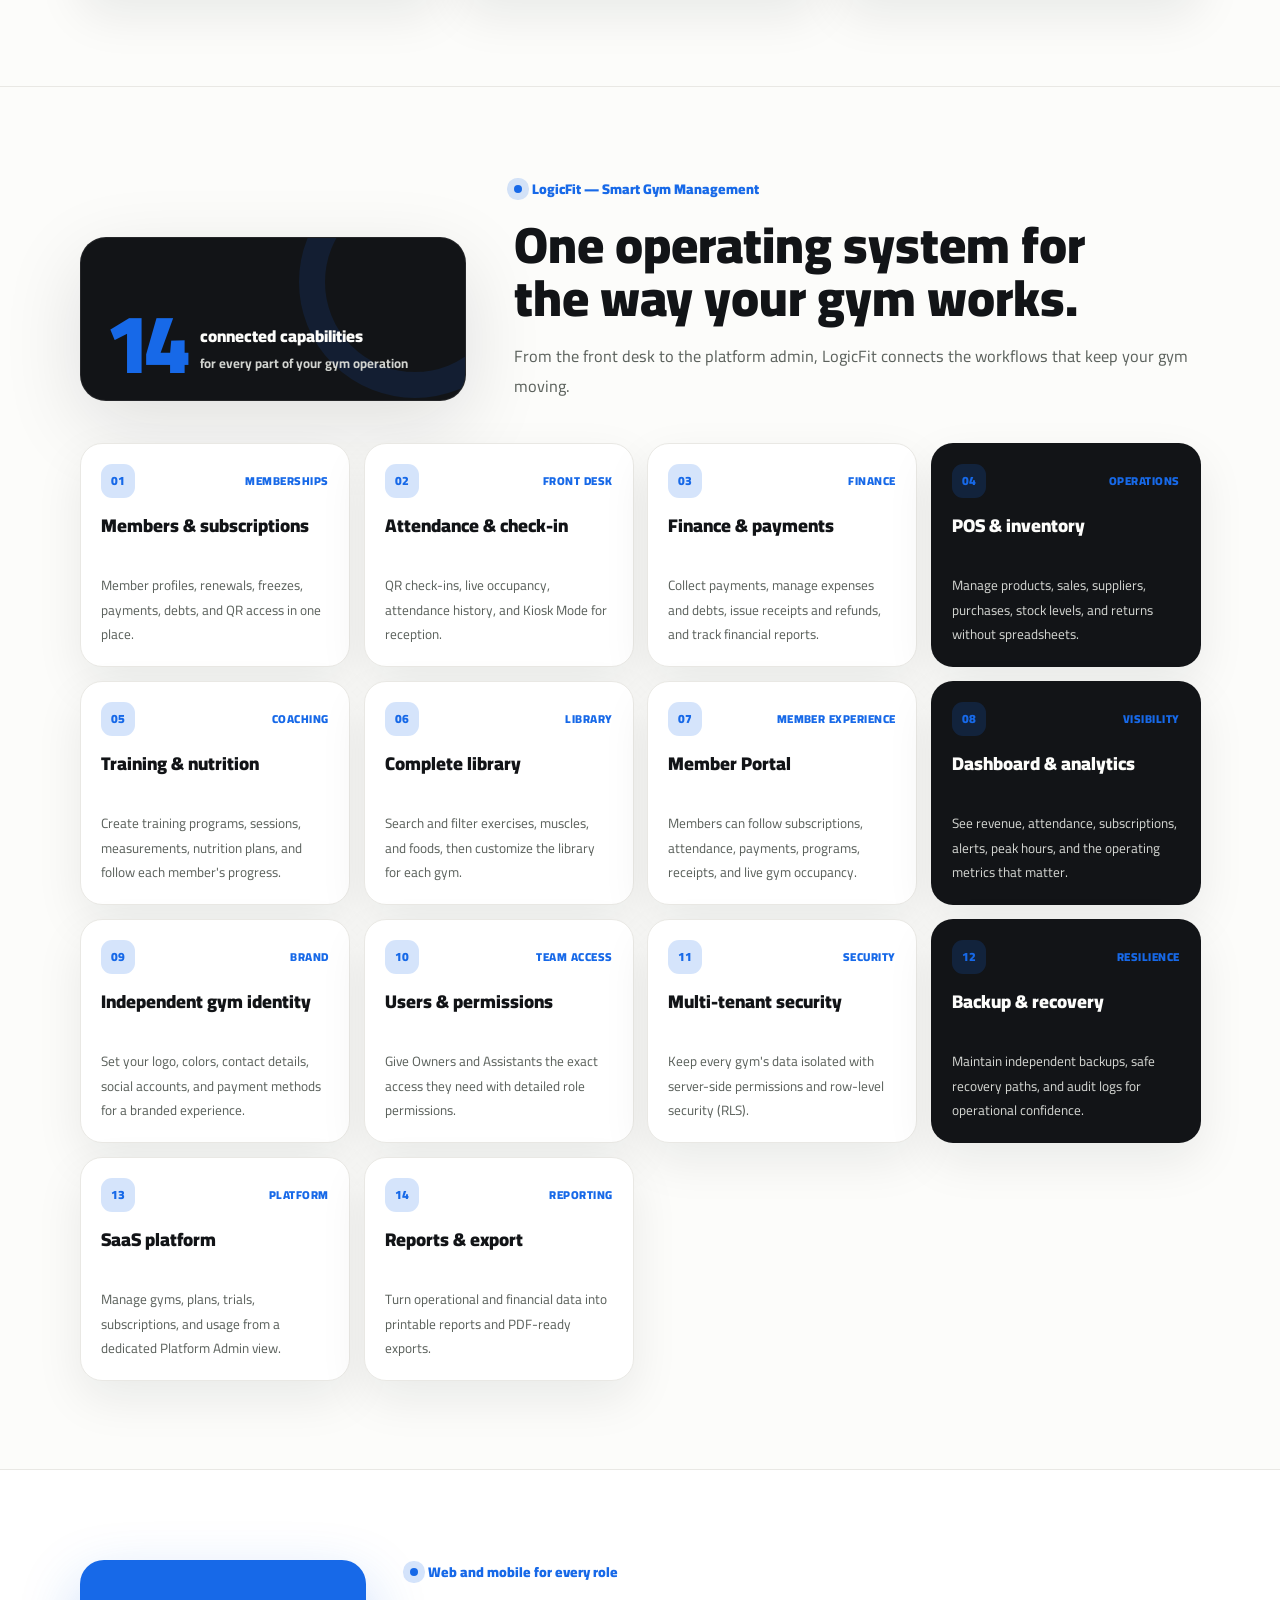
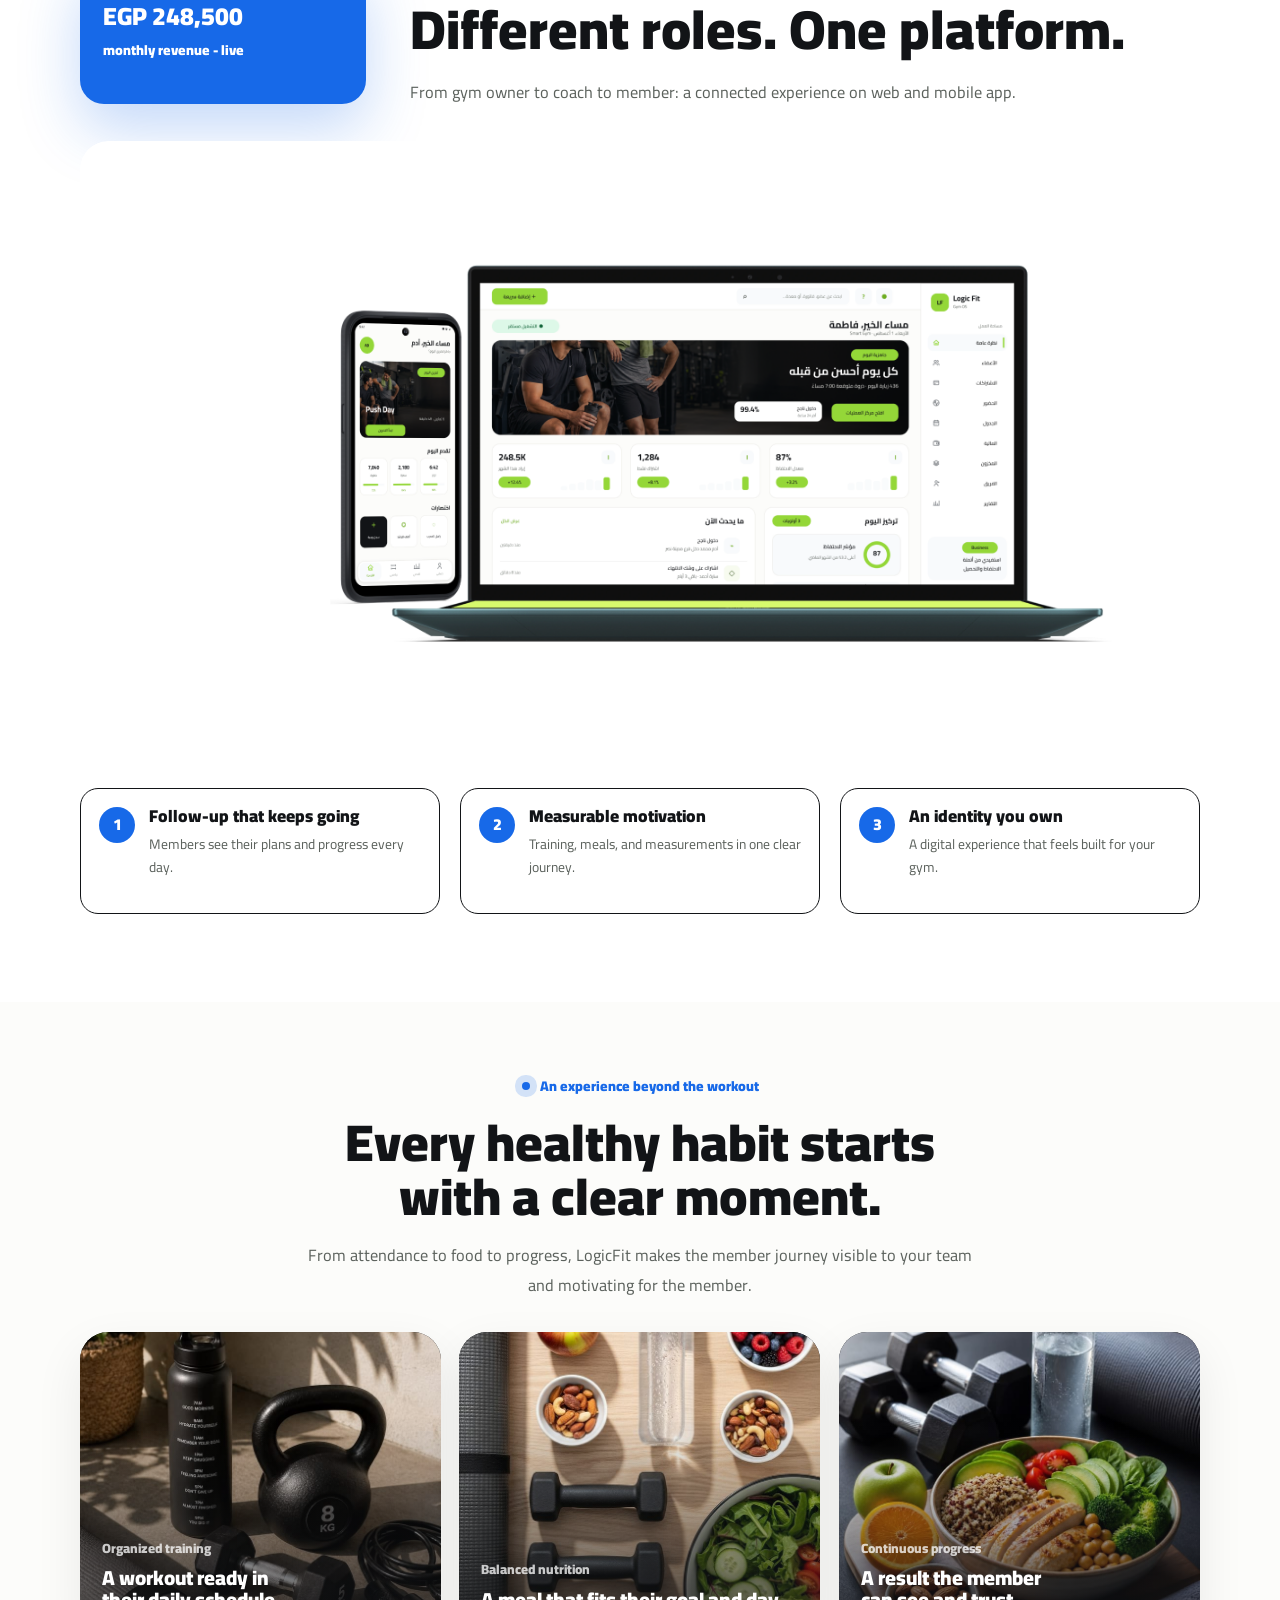
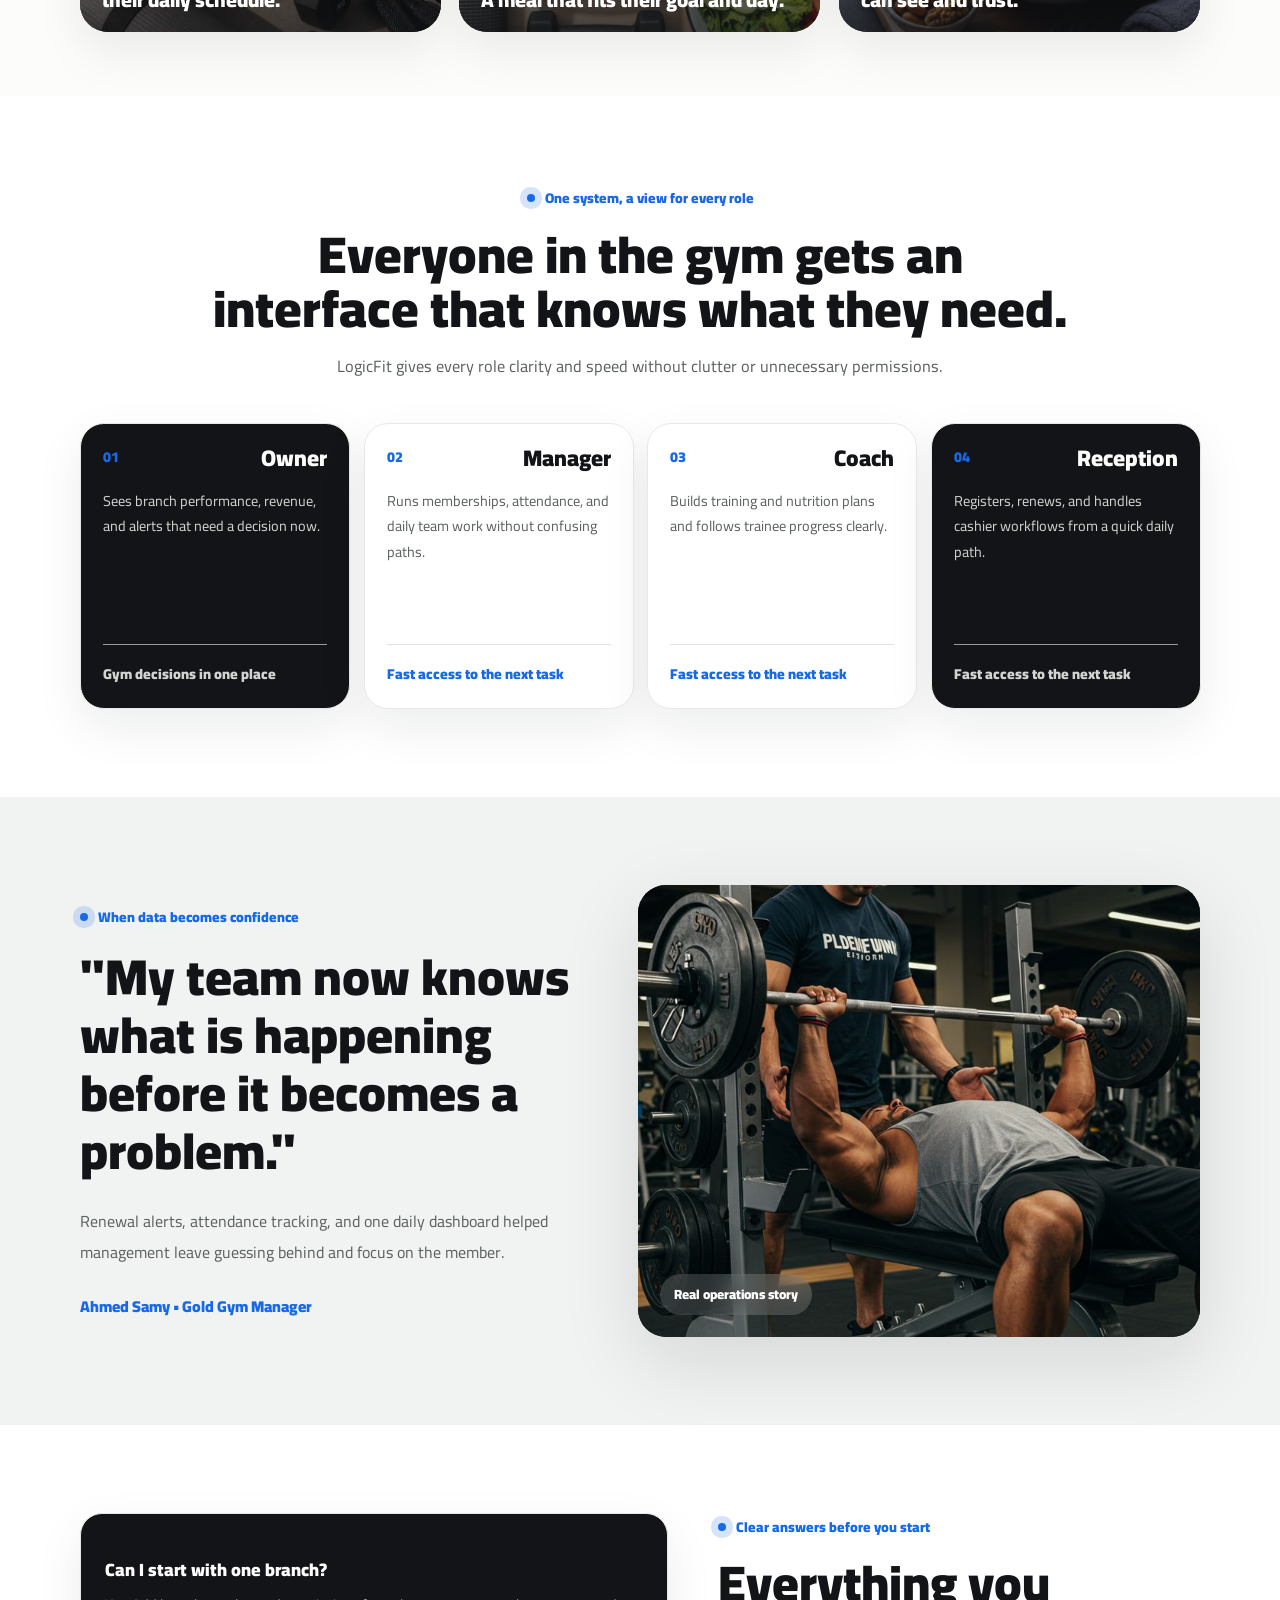
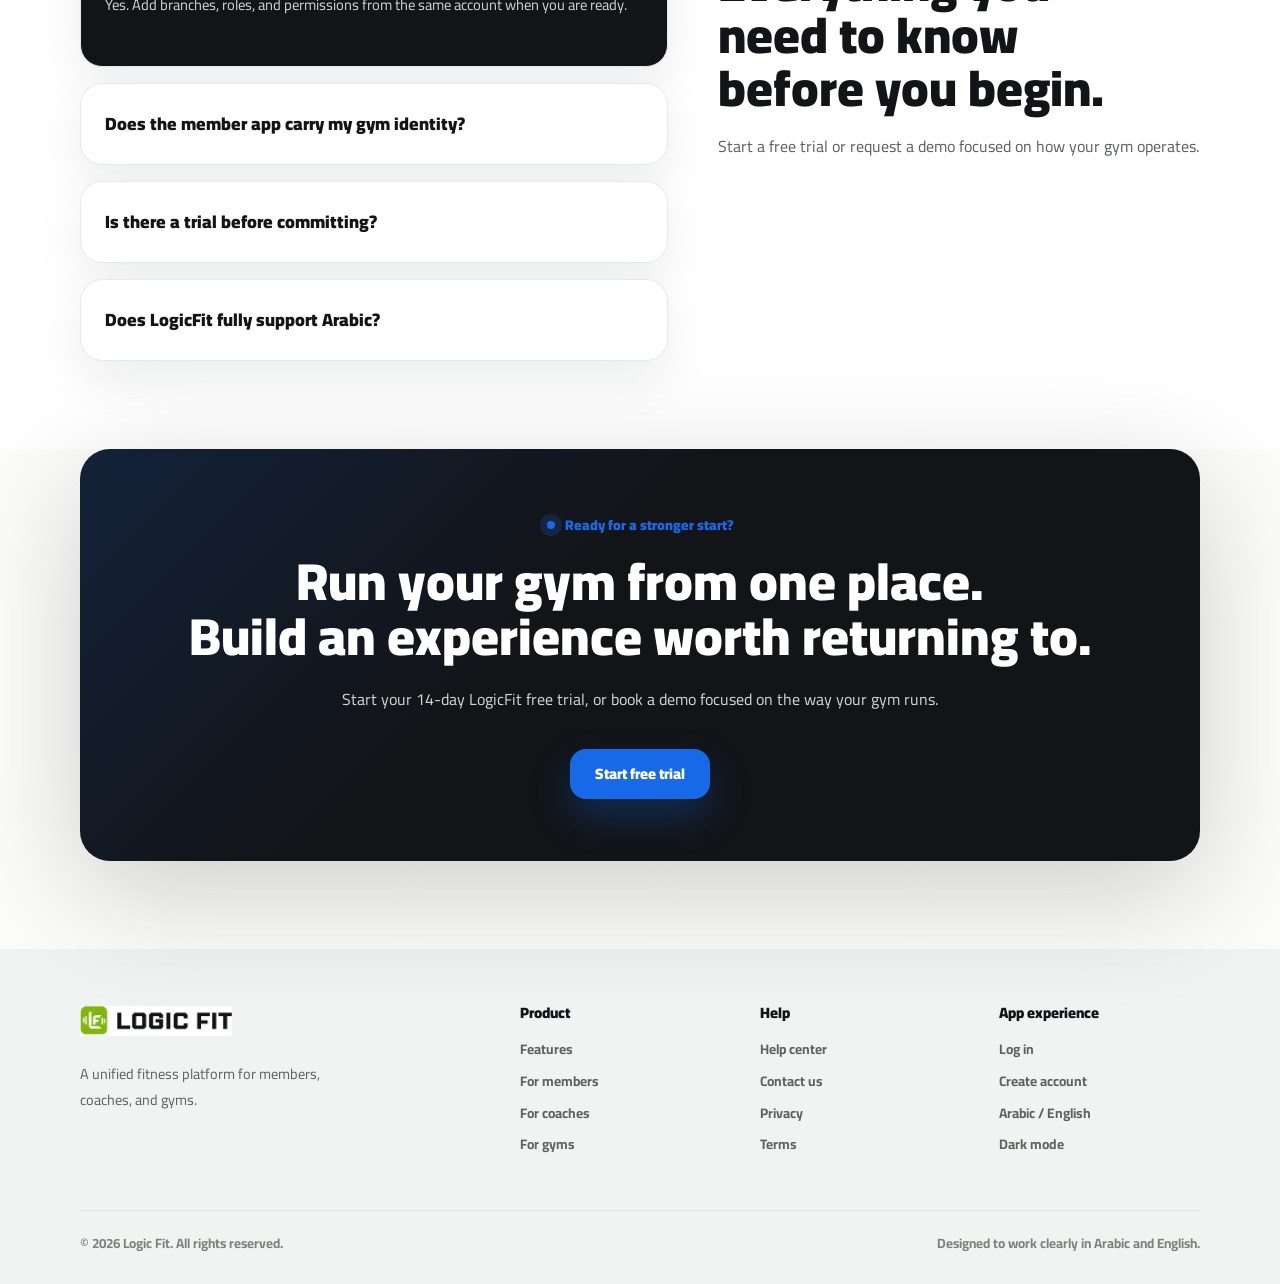
==== commit 38a94608: "feat: add gym management features and blue theme" ====
--- a/index.html
+++ b/index.html
@@ -28,7 +28,13 @@
         <a class="nav-login" href="#start">Log in</a>
         <a class="btn btn-primary btn-nav" href="#start">Book a demo</a>
         <button class="theme-toggle" type="button" aria-label="Switch to dark theme" data-theme-toggle data-label-dark="Switch to dark theme" data-label-light="Switch to light theme">
-          <span aria-hidden="true"></span>
+          <svg class="theme-icon theme-icon-moon" viewBox="0 0 24 24" aria-hidden="true">
+            <path d="M20.5 15.2A8.5 8.5 0 0 1 8.8 3.5 8.5 8.5 0 1 0 20.5 15.2Z"></path>
+          </svg>
+          <svg class="theme-icon theme-icon-sun" viewBox="0 0 24 24" aria-hidden="true">
+            <circle cx="12" cy="12" r="4"></circle>
+            <path d="M12 2.5v2M12 19.5v2M4.58 4.58 6 6M18 18l1.42 1.42M2.5 12h2M19.5 12h2M4.58 19.42 6 18M18 6l1.42-1.42"></path>
+          </svg>
         </button>
       </div>
 
@@ -39,6 +45,7 @@
         </a>
         <div class="nav-links" id="navLinks">
           <a href="#platform">Platform</a>
+          <a href="#features">Features</a>
           <a href="#solutions">Solutions</a>
           <a href="#success">Success</a>
           <a href="#resources">Resources</a>
@@ -70,7 +77,7 @@
         <h1>Every fitness journey<br>in one place.</h1>
         <p>From a member's first check-in to the last report of the day, LogicFit makes operations easier, faster, and clearer for your team.</p>
         <div class="hero-actions">
-          <a class="btn btn-primary btn-large" href="#start">Start free trial</a>
+          <a class="btn btn-primary btn-large" href="https://gym-membership-app-smoky.vercel.app/register-gym">Start free trial</a>
           <a class="btn btn-secondary btn-large" href="#platform">Watch platform tour</a>
         </div>
         <small>No credit card • Arabic setup and support • Multi-branch ready</small>
@@ -83,7 +90,7 @@
       <div class="wrap proof-strip-grid">
         <div class="proof-badge">14-day free trial</div>
         <div class="proof-metrics" aria-label="LogicFit metrics">
-          <article><strong data-count="9">9</strong><span>systems in one platform</span></article>
+          <article><strong data-count="14">14</strong><span>connected capabilities</span></article>
           <article><strong>∞</strong><span>branches from one account</span></article>
           <article><strong>RTL</strong><span>designed for Arabic</span></article>
         </div>
@@ -119,6 +126,98 @@
       </div>
     </section>
 
+    <section class="section features-section" id="features">
+      <div class="wrap">
+        <div class="features-head">
+          <div class="features-summary rv" aria-label="14 connected capabilities">
+            <span class="features-count">14</span>
+            <div>
+              <strong>connected capabilities</strong>
+              <span>for every part of your gym operation</span>
+            </div>
+          </div>
+          <div class="features-intro">
+            <p class="section-kicker">LogicFit — Smart Gym Management</p>
+            <h2>One operating system for the way your gym works.</h2>
+            <p class="section-lead">From the front desk to the platform admin, LogicFit connects the workflows that keep your gym moving.</p>
+          </div>
+        </div>
+
+        <div class="features-grid">
+          <article class="feature-card rv">
+            <div class="feature-card-top"><span class="feature-index">01</span><span class="feature-label">Memberships</span></div>
+            <h3>Members &amp; subscriptions</h3>
+            <p>Member profiles, renewals, freezes, payments, debts, and QR access in one place.</p>
+          </article>
+          <article class="feature-card rv">
+            <div class="feature-card-top"><span class="feature-index">02</span><span class="feature-label">Front desk</span></div>
+            <h3>Attendance &amp; check-in</h3>
+            <p>QR check-ins, live occupancy, attendance history, and Kiosk Mode for reception.</p>
+          </article>
+          <article class="feature-card rv">
+            <div class="feature-card-top"><span class="feature-index">03</span><span class="feature-label">Finance</span></div>
+            <h3>Finance &amp; payments</h3>
+            <p>Collect payments, manage expenses and debts, issue receipts and refunds, and track financial reports.</p>
+          </article>
+          <article class="feature-card rv">
+            <div class="feature-card-top"><span class="feature-index">04</span><span class="feature-label">Operations</span></div>
+            <h3>POS &amp; inventory</h3>
+            <p>Manage products, sales, suppliers, purchases, stock levels, and returns without spreadsheets.</p>
+          </article>
+          <article class="feature-card rv">
+            <div class="feature-card-top"><span class="feature-index">05</span><span class="feature-label">Coaching</span></div>
+            <h3>Training &amp; nutrition</h3>
+            <p>Create training programs, sessions, measurements, nutrition plans, and follow each member's progress.</p>
+          </article>
+          <article class="feature-card rv">
+            <div class="feature-card-top"><span class="feature-index">06</span><span class="feature-label">Library</span></div>
+            <h3>Complete library</h3>
+            <p>Search and filter exercises, muscles, and foods, then customize the library for each gym.</p>
+          </article>
+          <article class="feature-card rv">
+            <div class="feature-card-top"><span class="feature-index">07</span><span class="feature-label">Member experience</span></div>
+            <h3>Member Portal</h3>
+            <p>Members can follow subscriptions, attendance, payments, programs, receipts, and live gym occupancy.</p>
+          </article>
+          <article class="feature-card rv">
+            <div class="feature-card-top"><span class="feature-index">08</span><span class="feature-label">Visibility</span></div>
+            <h3>Dashboard &amp; analytics</h3>
+            <p>See revenue, attendance, subscriptions, alerts, peak hours, and the operating metrics that matter.</p>
+          </article>
+          <article class="feature-card rv">
+            <div class="feature-card-top"><span class="feature-index">09</span><span class="feature-label">Brand</span></div>
+            <h3>Independent gym identity</h3>
+            <p>Set your logo, colors, contact details, social accounts, and payment methods for a branded experience.</p>
+          </article>
+          <article class="feature-card rv">
+            <div class="feature-card-top"><span class="feature-index">10</span><span class="feature-label">Team access</span></div>
+            <h3>Users &amp; permissions</h3>
+            <p>Give Owners and Assistants the exact access they need with detailed role permissions.</p>
+          </article>
+          <article class="feature-card rv">
+            <div class="feature-card-top"><span class="feature-index">11</span><span class="feature-label">Security</span></div>
+            <h3>Multi-tenant security</h3>
+            <p>Keep every gym's data isolated with server-side permissions and row-level security (RLS).</p>
+          </article>
+          <article class="feature-card rv">
+            <div class="feature-card-top"><span class="feature-index">12</span><span class="feature-label">Resilience</span></div>
+            <h3>Backup &amp; recovery</h3>
+            <p>Maintain independent backups, safe recovery paths, and audit logs for operational confidence.</p>
+          </article>
+          <article class="feature-card rv">
+            <div class="feature-card-top"><span class="feature-index">13</span><span class="feature-label">Platform</span></div>
+            <h3>SaaS platform</h3>
+            <p>Manage gyms, plans, trials, subscriptions, and usage from a dedicated Platform Admin view.</p>
+          </article>
+          <article class="feature-card rv">
+            <div class="feature-card-top"><span class="feature-index">14</span><span class="feature-label">Reporting</span></div>
+            <h3>Reports &amp; export</h3>
+            <p>Turn operational and financial data into printable reports and PDF-ready exports.</p>
+          </article>
+        </div>
+      </div>
+    </section>
+
     <section class="section showcase-section">
       <div class="wrap showcase-head">
         <div class="live-insight rv">
@@ -233,7 +332,7 @@
       </div>
       <div>
         <h2>Product</h2>
-        <a href="#solutions">Features</a>
+        <a href="#features">Features</a>
         <a href="#platform">For members</a>
         <a href="#solutions">For coaches</a>
         <a href="#solutions">For gyms</a>
--- a/assets/css/style.css
+++ b/assets/css/style.css
@@ -12,9 +12,9 @@
   --lf-text-primary: #121417;
   --lf-text-secondary: #5c625d;
   --lf-text-muted: #7b817b;
-  --lf-action-primary-background: #94d738;
-  --lf-text-brand: #6ead22;
-  --lf-action-primary-text: #121417;
+  --lf-action-primary-background: #1769E8;
+  --lf-text-brand: #1769E8;
+  --lf-action-primary-text: #ffffff;
   --lf-dark-panel: #121417;
   --lf-dark-panel-soft: #1a1d24;
   --lf-dark-text: #fcfcfa;
@@ -106,7 +106,7 @@
 }
 
 ::selection {
-  background: rgba(148, 215, 56, 0.32);
+  background: rgba(23, 105, 232, 0.32);
   color: var(--lf-text-primary);
 }
 
@@ -136,7 +136,7 @@
   height: 8px;
   border-radius: 50%;
   background: var(--lf-action-primary-background);
-  box-shadow: 0 0 0 7px rgba(148, 215, 56, 0.18);
+  box-shadow: 0 0 0 7px rgba(23, 105, 232, 0.18);
 }
 
 .section-lead {
@@ -173,11 +173,11 @@
 .btn-primary {
   background: var(--lf-action-primary-background);
   color: var(--lf-action-primary-text);
-  box-shadow: 0 18px 38px rgba(148, 215, 56, 0.28);
+  box-shadow: 0 18px 38px rgba(23, 105, 232, 0.28);
 }
 
 .btn-primary:hover {
-  box-shadow: 0 22px 48px rgba(148, 215, 56, 0.34);
+  box-shadow: 0 22px 48px rgba(23, 105, 232, 0.34);
 }
 
 .btn-secondary {
@@ -356,6 +356,7 @@
 
 .theme-toggle {
   position: relative;
+  overflow: hidden;
   width: 38px;
   height: 38px;
   flex: 0 0 38px;
@@ -363,34 +364,57 @@
   place-items: center;
   border: 1px solid var(--lf-border-default);
   border-radius: 14px;
-  background: var(--lf-background-subtle);
+  background: linear-gradient(145deg, color-mix(in srgb, var(--lf-background-subtle) 84%, var(--lf-action-primary-background)), var(--lf-background-subtle));
   color: var(--lf-text-primary);
   cursor: pointer;
-  transition: border-color 0.16s ease, background 0.16s ease, transform 0.16s ease;
+  box-shadow: inset 0 1px 0 rgba(255, 255, 255, 0.48), 0 8px 18px rgba(18, 20, 23, 0.08);
+  transition: border-color 0.16s ease, background 0.16s ease, box-shadow 0.16s ease, transform 0.16s ease;
 }
 
 .theme-toggle:hover {
   border-color: var(--lf-action-primary-background);
+  box-shadow: inset 0 1px 0 rgba(255, 255, 255, 0.48), 0 11px 24px rgba(18, 20, 23, 0.14);
   transform: translateY(-1px);
 }
 
-.theme-toggle span {
-  width: 16px;
-  height: 16px;
-  border-radius: 50%;
-  background: currentColor;
-  box-shadow: 7px -5px 0 0 var(--lf-background-subtle);
-  transform: translateX(-2px);
-}
-
-html[data-theme="dark"] .theme-toggle span {
-  background: var(--lf-action-primary-background);
-  box-shadow:
-    0 -10px 0 -7px var(--lf-action-primary-background),
-    0 10px 0 -7px var(--lf-action-primary-background),
-    10px 0 0 -7px var(--lf-action-primary-background),
-    -10px 0 0 -7px var(--lf-action-primary-background);
-  transform: none;
+.theme-toggle::before {
+  content: "";
+  position: absolute;
+  inset: 4px;
+  border: 1px solid color-mix(in srgb, var(--lf-border-default) 72%, transparent);
+  border-radius: 10px;
+  pointer-events: none;
+}
+
+.theme-icon {
+  position: relative;
+  z-index: 1;
+  width: 17px;
+  height: 17px;
+  display: block;
+  fill: none;
+  stroke: currentColor;
+  stroke-linecap: round;
+  stroke-linejoin: round;
+  stroke-width: 1.8;
+  transition: color 0.16s ease, transform 0.2s ease;
+}
+
+.theme-icon-moon {
+  color: var(--lf-text-primary);
+}
+
+.theme-icon-sun {
+  display: none;
+}
+
+html[data-theme="dark"] .theme-icon-moon {
+  display: none;
+}
+
+html[data-theme="dark"] .theme-icon-sun {
+  display: block;
+  color: var(--lf-action-primary-background);
 }
 
 .menu-button {
@@ -769,6 +793,181 @@
   line-height: 1.8;
 }
 
+.features-section {
+  background: var(--lf-background-canvas);
+  border-block: 1px solid var(--lf-border-subtle);
+}
+
+.features-head {
+  display: grid;
+  grid-template-columns: minmax(250px, 0.72fr) minmax(0, 1.28fr);
+  gap: 48px;
+  align-items: end;
+  margin-bottom: 42px;
+}
+
+html[dir="rtl"] .features-head {
+  direction: rtl;
+}
+
+.features-intro {
+  max-width: 760px;
+}
+
+.features-intro h2 {
+  max-width: 760px;
+  margin-top: 18px;
+  color: var(--lf-text-primary);
+  font-size: 3.2rem;
+  font-weight: 900;
+}
+
+.features-intro .section-lead {
+  max-width: 720px;
+  margin-top: 16px;
+}
+
+.features-summary {
+  position: relative;
+  isolation: isolate;
+  min-height: 164px;
+  display: flex;
+  align-items: flex-end;
+  gap: 16px;
+  overflow: hidden;
+  padding: 24px;
+  border: 1px solid rgba(255, 255, 255, 0.08);
+  border-radius: 26px;
+  background: var(--lf-dark-panel);
+  color: var(--lf-dark-text);
+  box-shadow: var(--lf-shadow-card);
+}
+
+.features-summary::before {
+  content: "";
+  position: absolute;
+  z-index: 0;
+  top: -72px;
+  right: -66px;
+  width: 180px;
+  height: 180px;
+  border: 26px solid rgba(23, 105, 232, 0.13);
+  border-radius: 50%;
+}
+
+html[dir="rtl"] .features-summary::before {
+  right: auto;
+  left: -66px;
+}
+
+.features-summary > * {
+  position: relative;
+  z-index: 1;
+}
+
+.features-count {
+  color: var(--lf-action-primary-background);
+  font-size: 5.2rem;
+  font-weight: 900;
+  letter-spacing: -0.08em;
+  line-height: 0.78;
+}
+
+.features-summary > div {
+  display: grid;
+  gap: 5px;
+  padding-bottom: 2px;
+}
+
+.features-summary strong {
+  font-size: 1.05rem;
+  font-weight: 900;
+}
+
+.features-summary > div span {
+  color: var(--lf-dark-muted);
+  font-size: 0.82rem;
+  font-weight: 700;
+  line-height: 1.5;
+}
+
+.features-grid {
+  display: grid;
+  grid-template-columns: repeat(4, minmax(0, 1fr));
+  gap: 14px;
+}
+
+.feature-card {
+  min-height: 224px;
+  display: flex;
+  flex-direction: column;
+  gap: 17px;
+  padding: 20px;
+  border: 1px solid var(--lf-border-subtle);
+  border-radius: 22px;
+  background: var(--lf-background-raised);
+  box-shadow: var(--lf-shadow-soft);
+}
+
+.feature-card-top {
+  display: flex;
+  align-items: center;
+  justify-content: space-between;
+  gap: 10px;
+}
+
+.feature-index {
+  width: 34px;
+  height: 34px;
+  flex: 0 0 34px;
+  display: grid;
+  place-items: center;
+  border-radius: 11px;
+  background: rgba(23, 105, 232, 0.18);
+  color: var(--lf-text-brand);
+  font-size: 0.76rem;
+  font-weight: 900;
+}
+
+.feature-label {
+  margin-inline-start: auto;
+  color: var(--lf-text-brand);
+  font-size: 0.72rem;
+  font-weight: 900;
+  letter-spacing: 0.04em;
+  line-height: 1.25;
+  text-align: end;
+  text-transform: uppercase;
+}
+
+.feature-card h3 {
+  color: var(--lf-text-primary);
+  font-size: 1.16rem;
+  font-weight: 900;
+  line-height: 1.2;
+}
+
+.feature-card p {
+  margin-top: auto;
+  color: var(--lf-text-secondary);
+  font-size: 0.84rem;
+  line-height: 1.8;
+}
+
+.feature-card:nth-child(4n) {
+  border-color: transparent;
+  background: var(--lf-dark-panel);
+  color: var(--lf-dark-text);
+}
+
+.feature-card:nth-child(4n) h3 {
+  color: var(--lf-dark-text);
+}
+
+.feature-card:nth-child(4n) p {
+  color: var(--lf-dark-muted);
+}
+
 .operations-section,
 .showcase-section {
   overflow: hidden;
@@ -819,7 +1018,7 @@
   border-radius: 24px;
   background: var(--lf-action-primary-background);
   color: var(--lf-action-primary-text);
-  box-shadow: 0 24px 60px rgba(148, 215, 56, 0.26);
+  box-shadow: 0 24px 60px rgba(23, 105, 232, 0.26);
 }
 
 .live-insight strong {
@@ -950,14 +1149,14 @@
   margin-top: 18px;
 }
 
-.green-badge {
+.brand-badge {
   width: max-content;
   max-width: 100%;
   display: inline-flex;
   margin-top: 24px;
   padding: 11px 16px;
   border-radius: 16px;
-  background: rgba(148, 215, 56, 0.2);
+  background: rgba(23, 105, 232, 0.2);
   color: var(--lf-text-brand);
   font-size: 0.88rem;
   font-weight: 900;
@@ -1293,7 +1492,7 @@
   padding: 62px 48px;
   border-radius: 30px;
   background:
-    linear-gradient(135deg, rgba(148, 215, 56, 0.16), transparent 42%),
+    linear-gradient(135deg, rgba(23, 105, 232, 0.16), transparent 42%),
     var(--lf-dark-panel);
   color: #ffffff;
   text-align: center;
@@ -1396,7 +1595,7 @@
   width: 100%;
   height: 3px;
   background: var(--lf-action-primary-background);
-  box-shadow: 0 0 18px rgba(148, 215, 56, 0.54);
+  box-shadow: 0 0 18px rgba(23, 105, 232, 0.54);
   transform: scaleX(0);
   transform-origin: left center;
   pointer-events: none;
@@ -1408,7 +1607,7 @@
   width: 14px;
   height: 14px;
   border-radius: 50%;
-  background: rgba(148, 215, 56, 0.35);
+  background: rgba(23, 105, 232, 0.35);
   pointer-events: none;
   transform: translate(-50%, -50%) scale(0);
   animation: tapRipple 0.62s ease-out forwards;
@@ -1507,7 +1706,7 @@
 }
 
 .nav-links a.is-active {
-  text-shadow: 0 0 18px rgba(148, 215, 56, 0.34);
+  text-shadow: 0 0 18px rgba(23, 105, 232, 0.34);
 }
 
 .count-pop {
@@ -1559,11 +1758,11 @@
 @keyframes softPulse {
   0%,
   100% {
-    box-shadow: 0 0 0 rgba(148, 215, 56, 0);
+    box-shadow: 0 0 0 rgba(23, 105, 232, 0);
   }
 
   50% {
-    box-shadow: 0 0 0 10px rgba(148, 215, 56, 0.12);
+    box-shadow: 0 0 0 10px rgba(23, 105, 232, 0.12);
   }
 }
 
@@ -1636,6 +1835,8 @@
 
   .proof-strip-grid,
   html[dir="rtl"] .proof-strip-grid,
+  .features-head,
+  html[dir="rtl"] .features-head,
   .operations-head,
   html[dir="rtl"] .operations-head,
   .showcase-head,
@@ -1669,6 +1870,7 @@
   .app-copy h2,
   .story-copy blockquote,
   .faq-copy h2,
+  .features-intro h2,
   .centered-section h2,
   .cta-card h2 {
     font-size: 2.85rem;
@@ -1683,6 +1885,7 @@
   }
 
   .outcome-grid,
+  .features-grid,
   .benefit-grid,
   .journey-grid,
   .role-rail {
@@ -1841,6 +2044,7 @@
   }
 
   .outcome-grid,
+  .features-grid,
   .benefit-grid,
   .journey-grid,
   .role-rail,
@@ -2016,6 +2220,7 @@
 
   .centered-section h2,
   .operations-head h2,
+  .features-intro h2,
   .app-copy h2,
   .story-copy blockquote,
   .faq-copy h2,
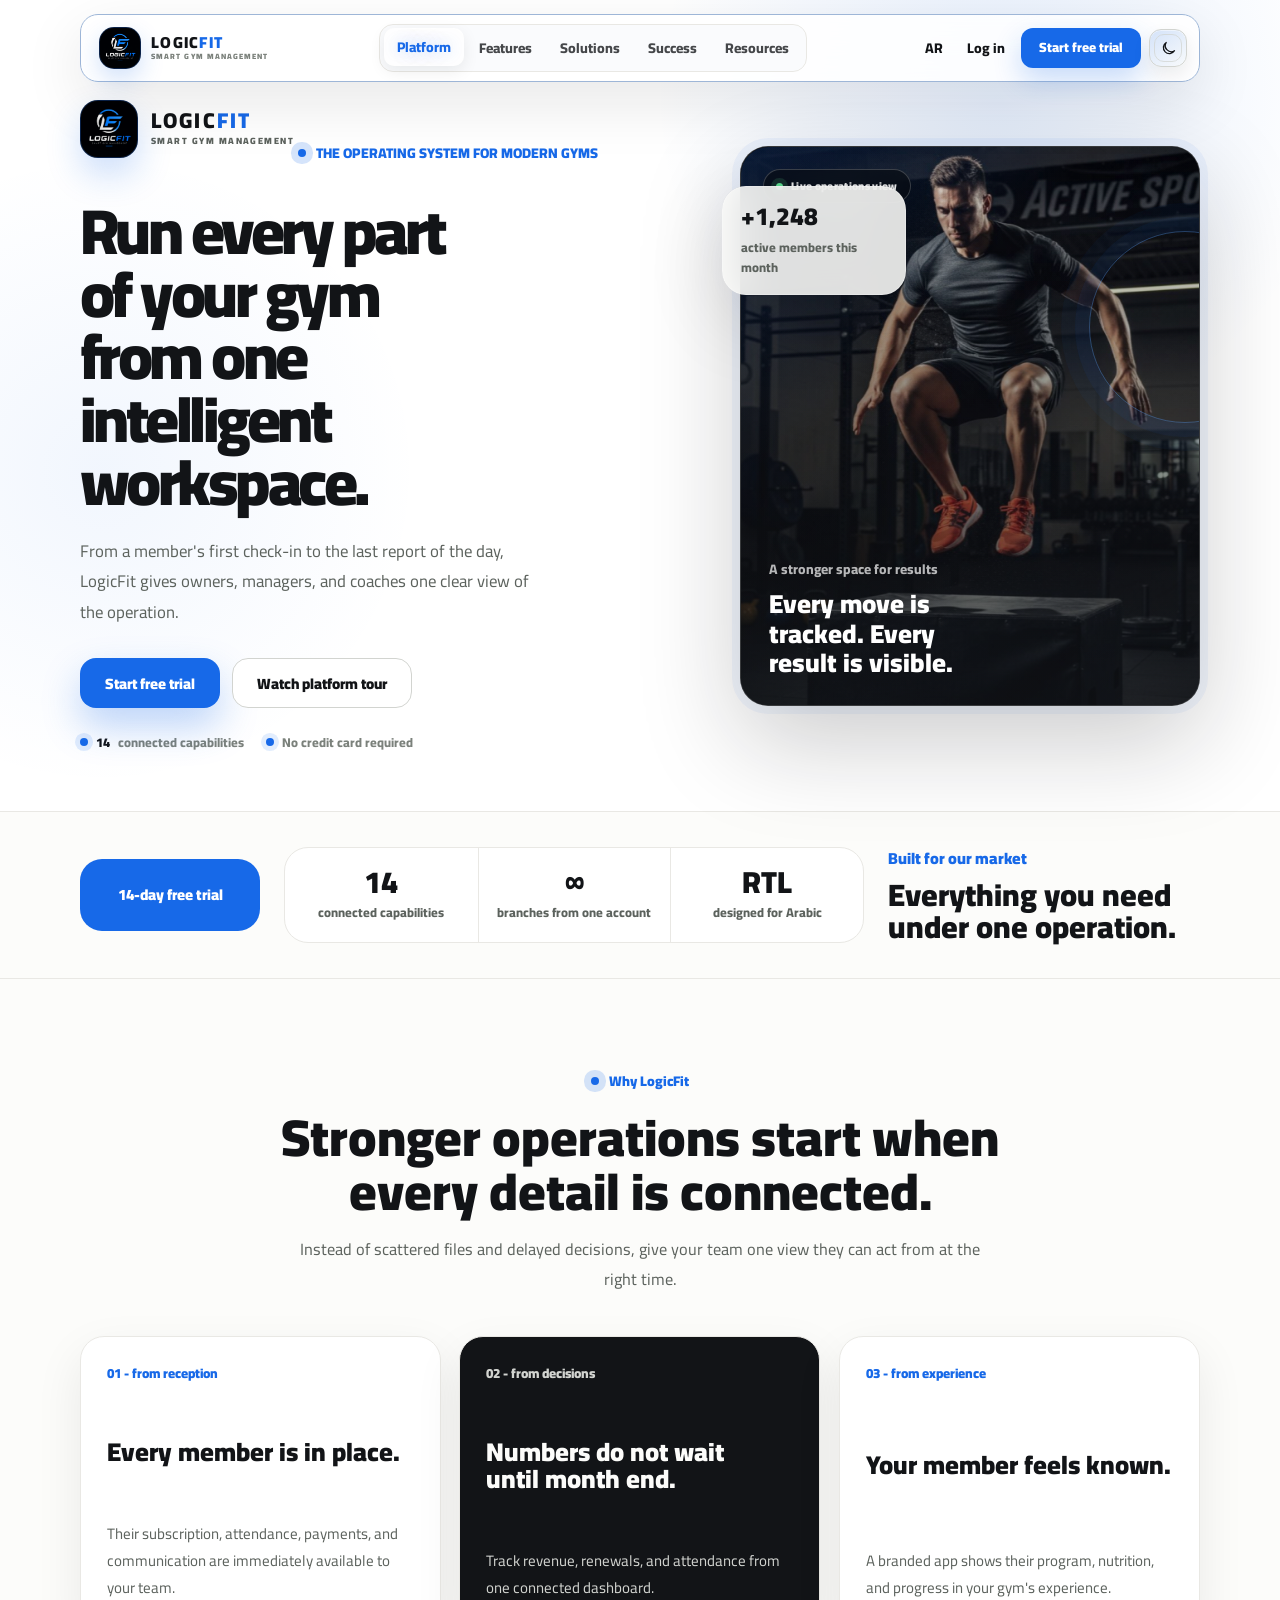
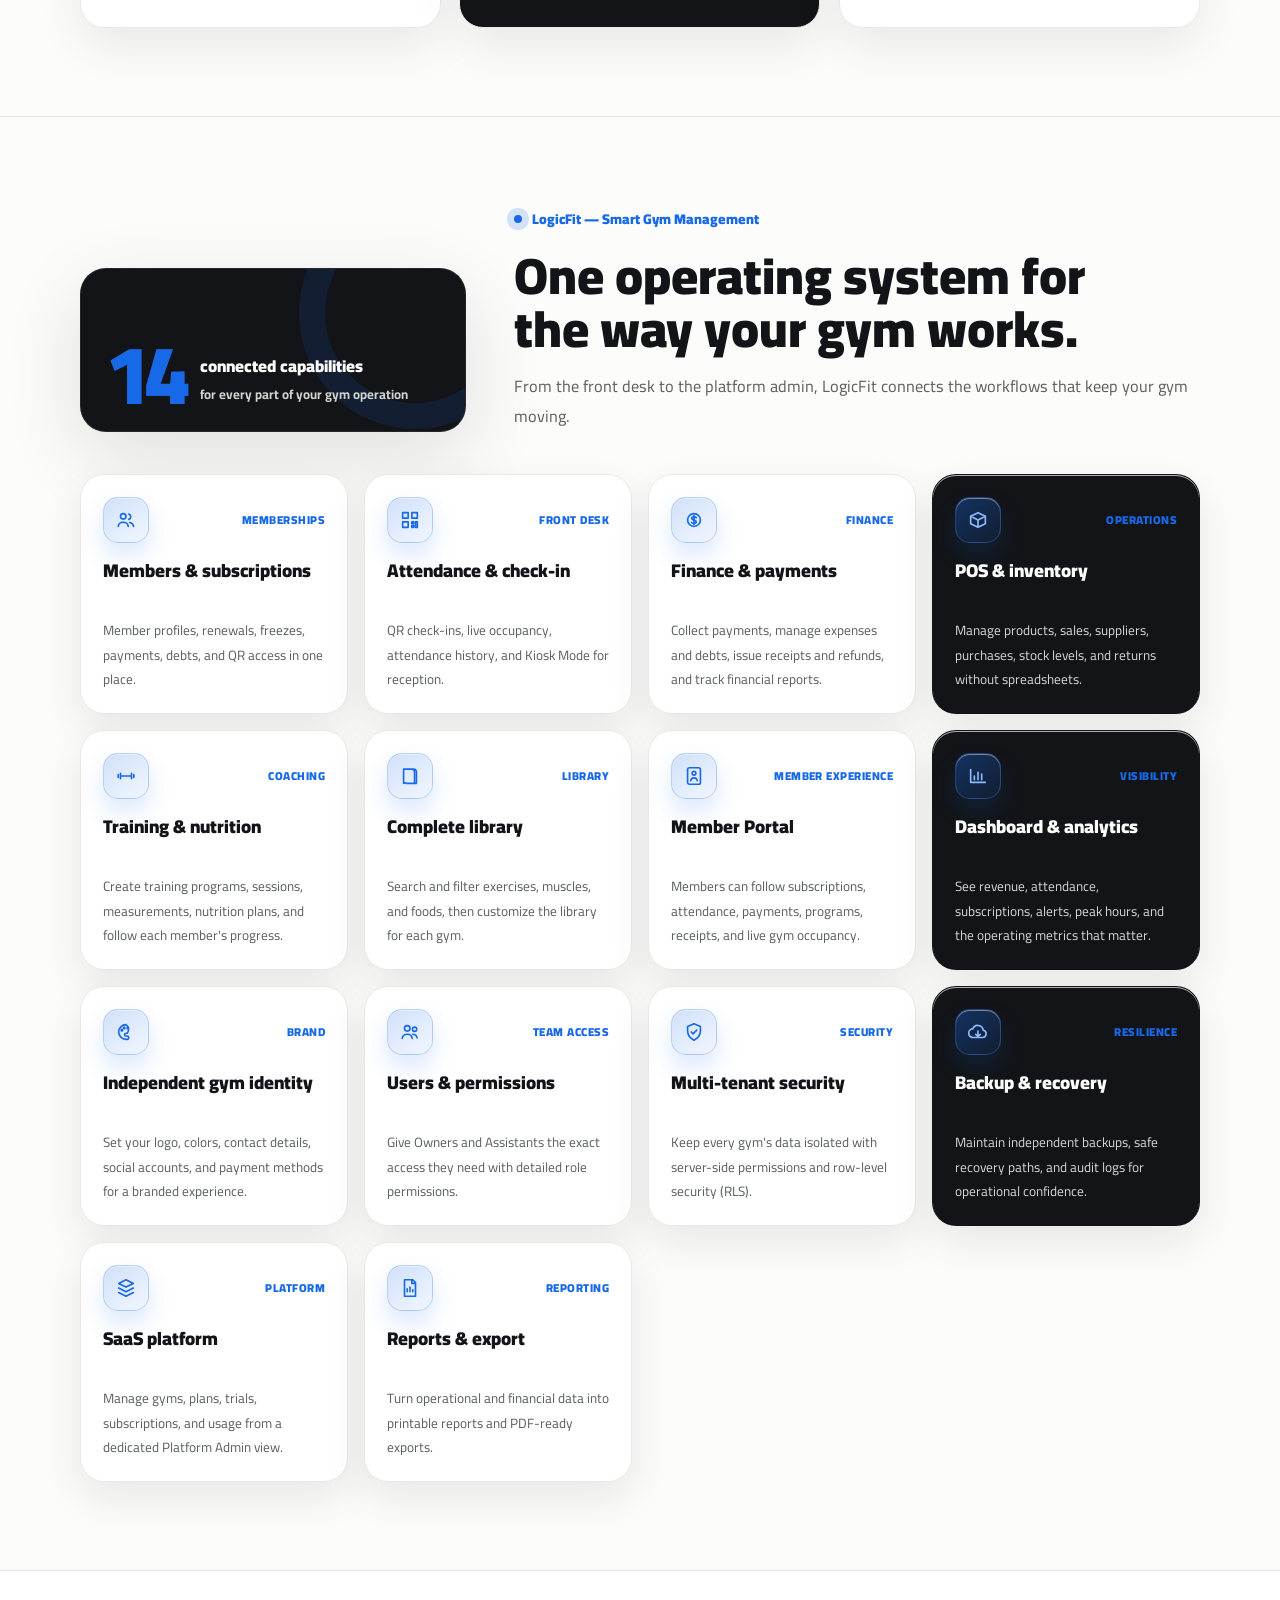
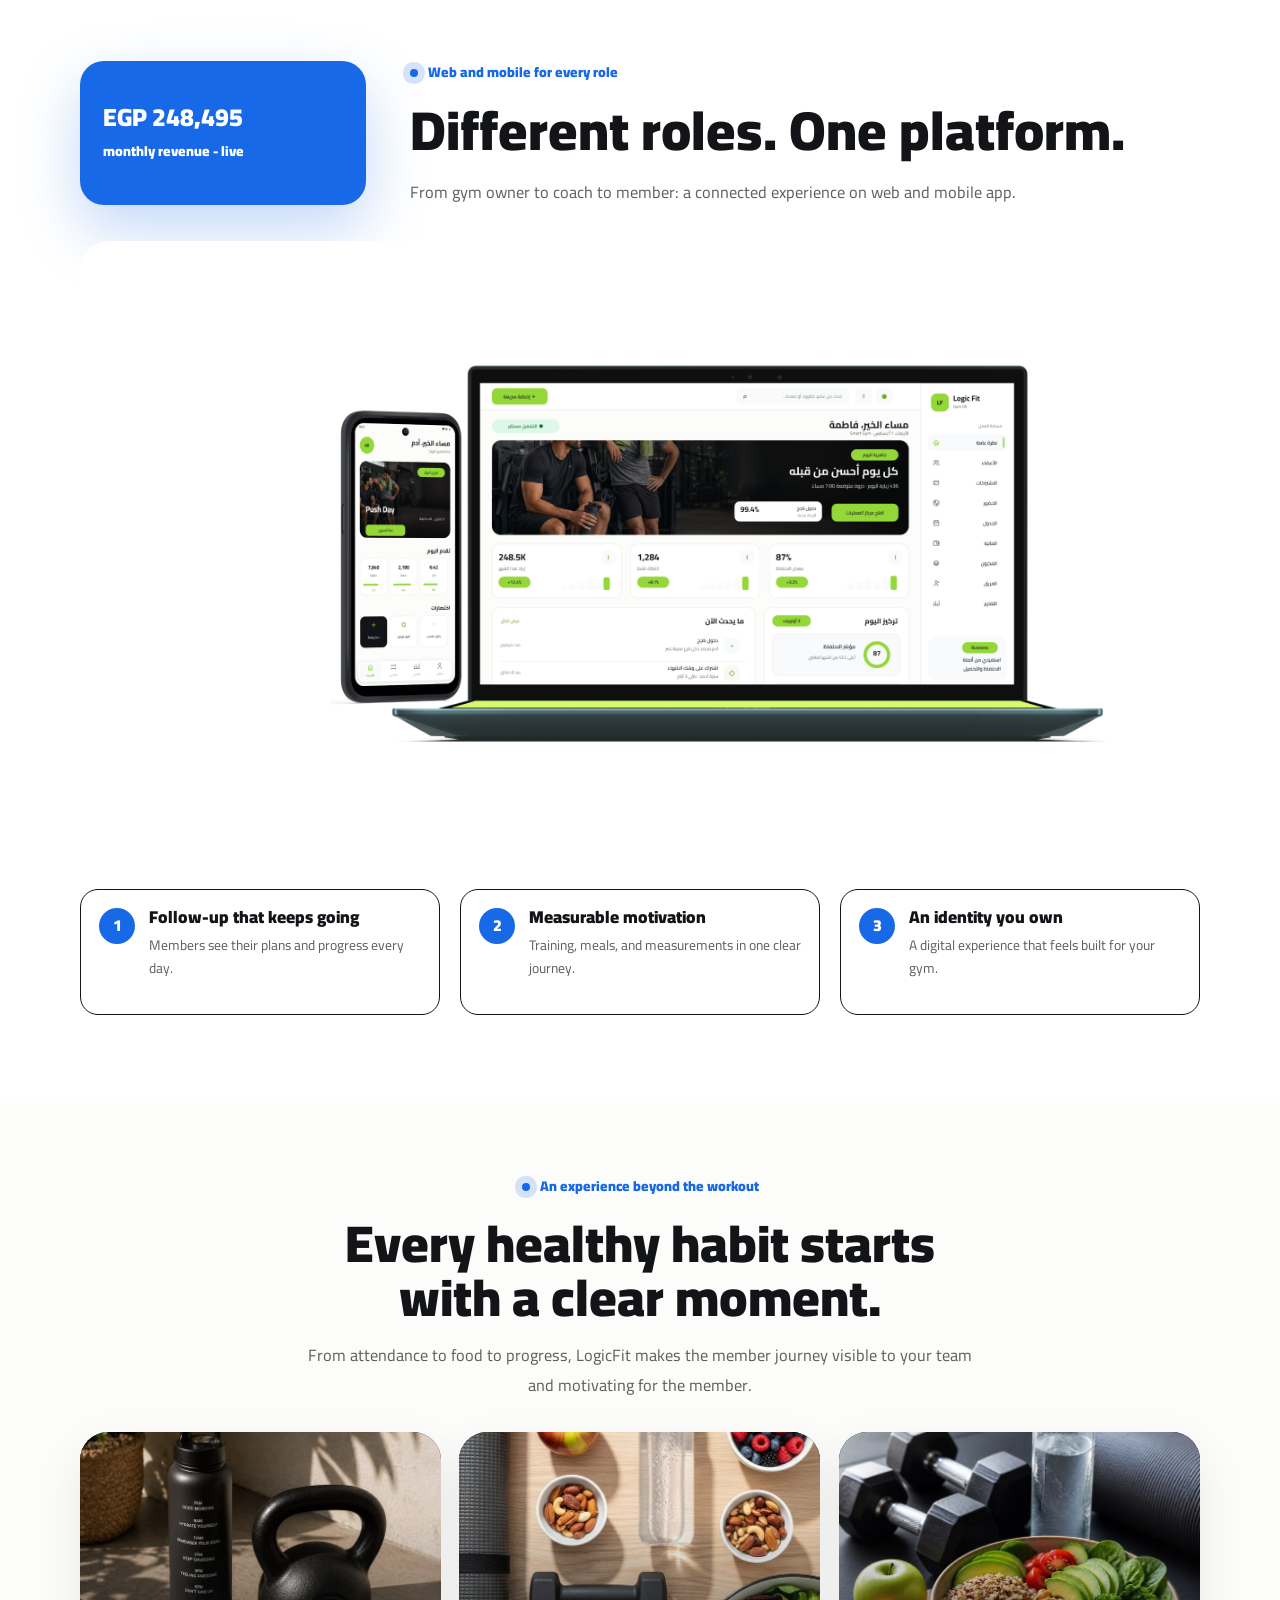
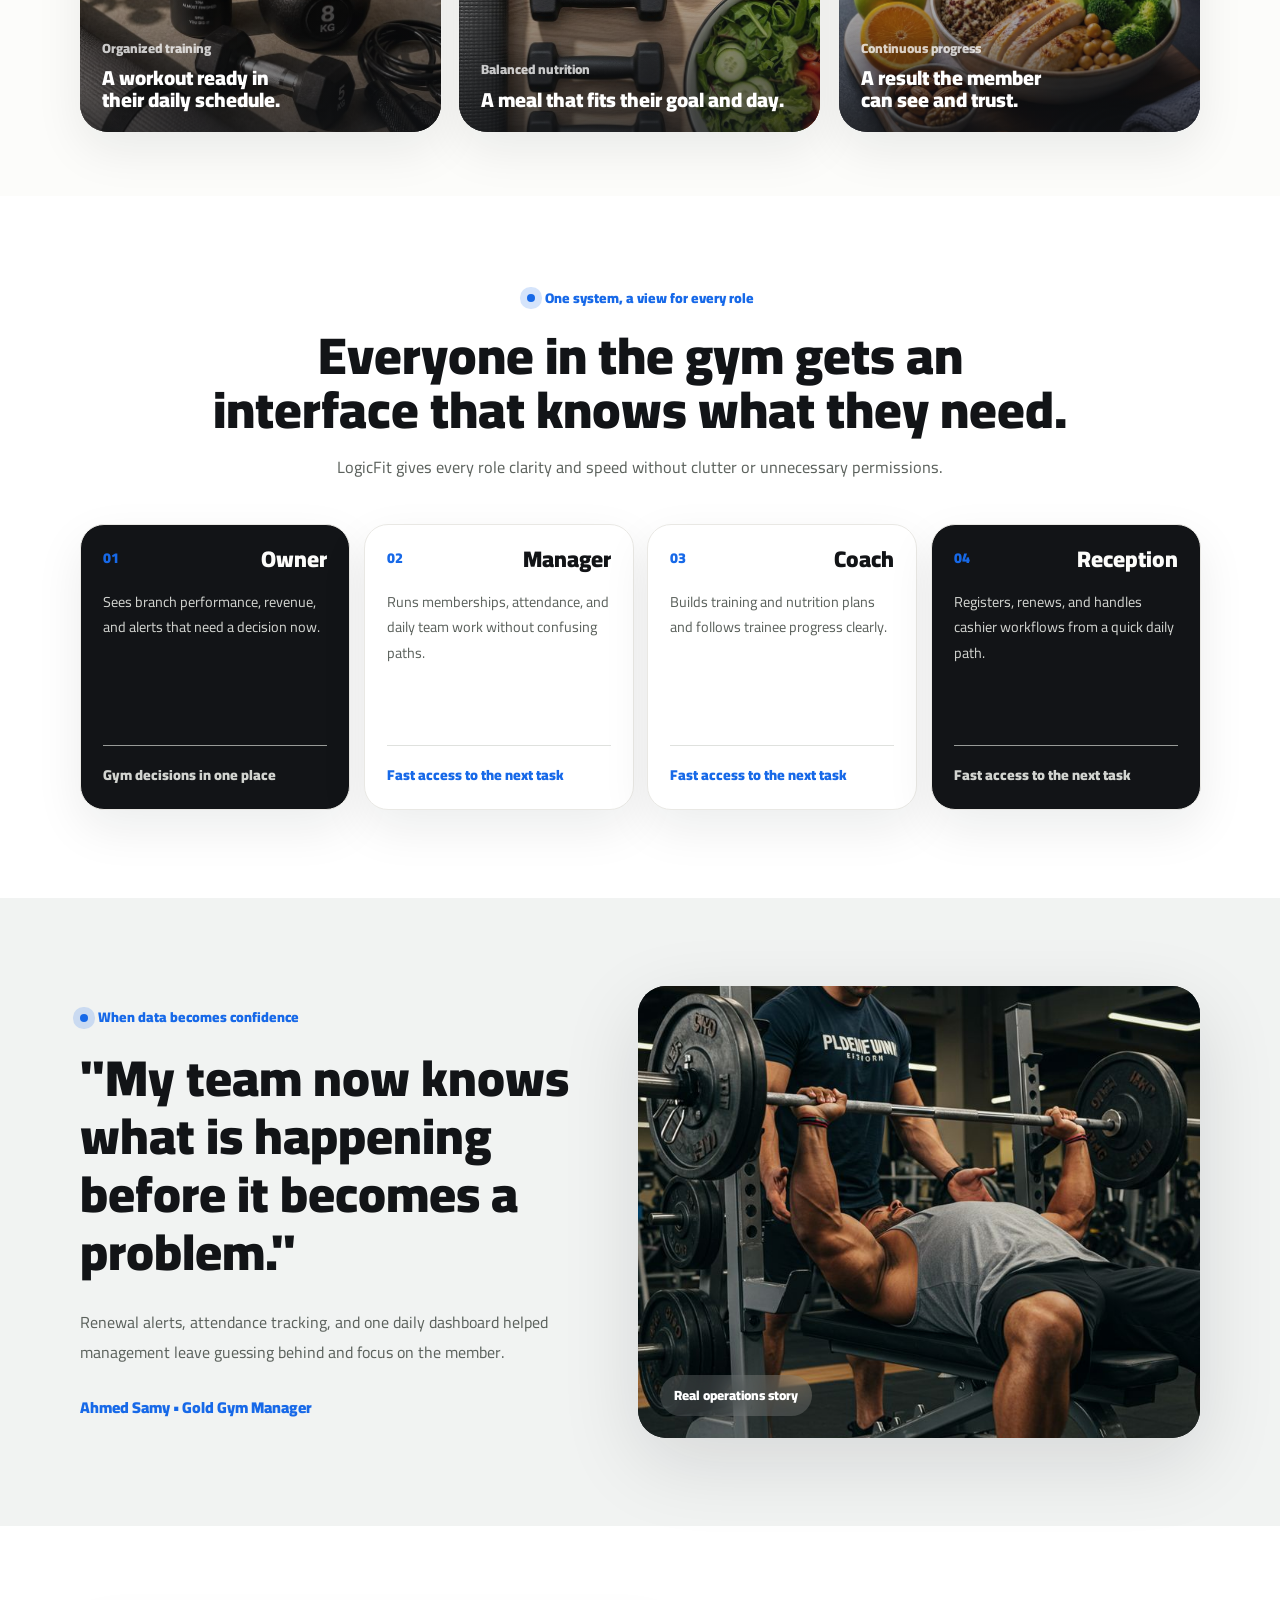
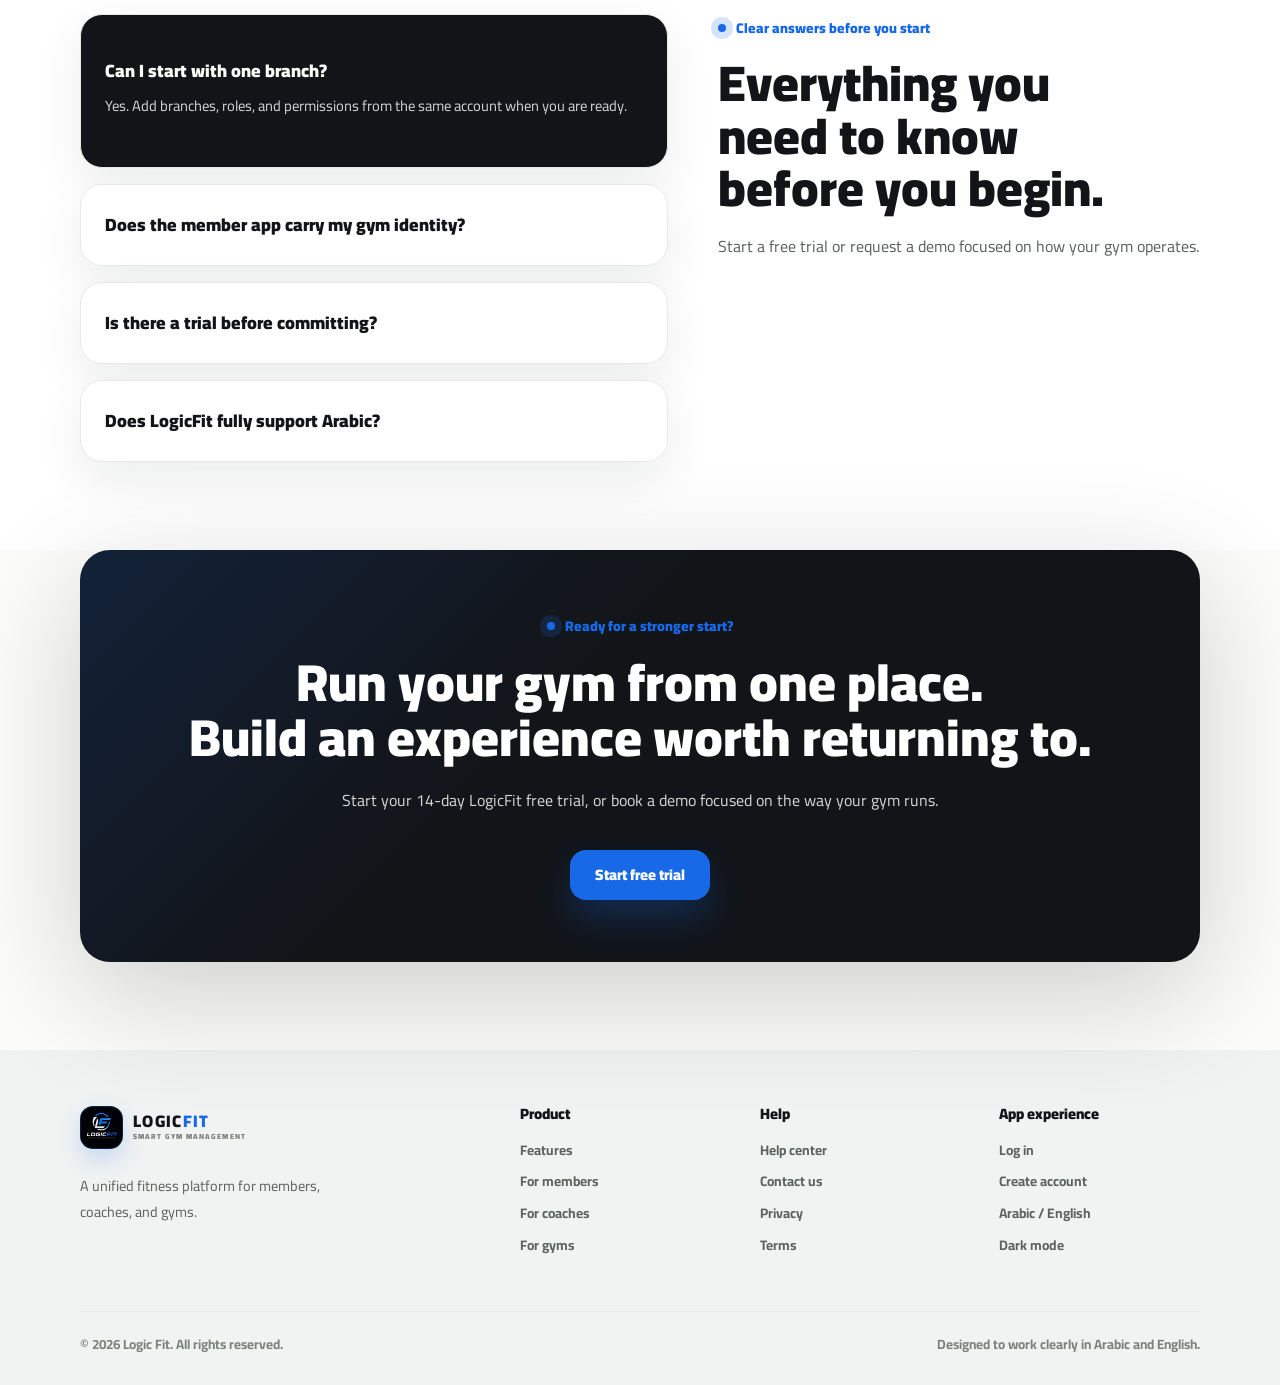
==== commit 806938d1: "feat: polish brand and add feature card motion" ====
--- a/index.html
+++ b/index.html
@@ -8,7 +8,8 @@
   <link rel="preconnect" href="https://fonts.googleapis.com">
   <link rel="preconnect" href="https://fonts.gstatic.com" crossorigin>
   <link href="https://fonts.googleapis.com/css2?family=Cairo:wght@400;500;600;700;800;900&display=swap" rel="stylesheet">
-  <link rel="icon" type="image/png" href="assets/figma-next/favicon-lf.png">
+  <link rel="icon" type="image/png" href="assets/brand/logicfit-new-logo.png">
+  <meta name="theme-color" content="#1769E8">
   <script>
     (function () {
       try {
@@ -23,10 +24,28 @@
 <body>
   <header class="hero-shell" id="home">
     <nav class="nav-v2" aria-label="Primary navigation">
+      <a class="nav-brand" href="#home" aria-label="LogicFit home">
+        <span class="nav-brand-mark" aria-hidden="true">
+          <img src="assets/brand/logicfit-new-logo.png" alt="">
+        </span>
+        <span class="nav-brand-copy">
+          <strong>LOGIC<span>FIT</span></strong>
+          <small>SMART GYM MANAGEMENT</small>
+        </span>
+      </a>
+
+      <div class="nav-links" id="navLinks">
+        <a href="#platform">Platform</a>
+        <a href="#features">Features</a>
+        <a href="#solutions">Solutions</a>
+        <a href="#success">Success</a>
+        <a href="#resources">Resources</a>
+      </div>
+
       <div class="nav-controls">
         <a class="nav-language" href="ar/index.html" hreflang="ar">AR</a>
         <a class="nav-login" href="#start">Log in</a>
-        <a class="btn btn-primary btn-nav" href="#start">Book a demo</a>
+        <a class="btn btn-primary btn-nav" href="https://gym-membership-app-smoky.vercel.app/register-gym" target="_blank" rel="noopener noreferrer">Start free trial</a>
         <button class="theme-toggle" type="button" aria-label="Switch to dark theme" data-theme-toggle data-label-dark="Switch to dark theme" data-label-light="Switch to light theme">
           <svg class="theme-icon theme-icon-moon" viewBox="0 0 24 24" aria-hidden="true">
             <path d="M20.5 15.2A8.5 8.5 0 0 1 8.8 3.5 8.5 8.5 0 1 0 20.5 15.2Z"></path>
@@ -38,20 +57,6 @@
         </button>
       </div>
 
-      <div class="brand-links">
-        <a class="brand-logo" href="#home" aria-label="LogicFit home">
-          <img class="logo-light" src="assets/figma-next/logo-light.png" alt="LogicFit">
-          <img class="logo-dark" src="assets/figma-next/logo-dark.png" alt="LogicFit">
-        </a>
-        <div class="nav-links" id="navLinks">
-          <a href="#platform">Platform</a>
-          <a href="#features">Features</a>
-          <a href="#solutions">Solutions</a>
-          <a href="#success">Success</a>
-          <a href="#resources">Resources</a>
-        </div>
-      </div>
-
       <button class="menu-button" type="button" aria-label="Open menu" aria-controls="navLinks" aria-expanded="false" data-menu>
         <span></span><span></span><span></span>
       </button>
@@ -61,6 +66,7 @@
       <div class="hero-media rv">
         <img src="assets/figma-next/hero-athlete.png" alt="Athlete training inside a gym">
         <div class="media-scrim"></div>
+        <div class="hero-media-badge"><span class="live-dot" aria-hidden="true"></span><span>Live operations view</span></div>
         <div class="image-caption">
           <span>A stronger space for results</span>
           <strong>Every move is tracked. Every result is visible.</strong>
@@ -73,14 +79,21 @@
       </div>
 
       <div class="hero-copy rv">
-        <p class="section-kicker">LOGICFIT - smarter gym operations</p>
-        <h1>Every fitness journey<br>in one place.</h1>
-        <p>From a member's first check-in to the last report of the day, LogicFit makes operations easier, faster, and clearer for your team.</p>
+        <div class="hero-brand-lockup">
+          <span class="hero-brand-mark" aria-hidden="true"><img src="assets/brand/logicfit-new-logo.png" alt=""></span>
+          <span class="hero-brand-copy"><strong>LOGIC<span>FIT</span></strong><small>SMART GYM MANAGEMENT</small></span>
+        </div>
+        <p class="section-kicker">THE OPERATING SYSTEM FOR MODERN GYMS</p>
+        <h1>Run every part of your gym<br>from one intelligent workspace.</h1>
+        <p>From a member's first check-in to the last report of the day, LogicFit gives owners, managers, and coaches one clear view of the operation.</p>
         <div class="hero-actions">
-          <a class="btn btn-primary btn-large" href="https://gym-membership-app-smoky.vercel.app/register-gym">Start free trial</a>
+          <a class="btn btn-primary btn-large" href="https://gym-membership-app-smoky.vercel.app/register-gym" target="_blank" rel="noopener noreferrer">Start free trial</a>
           <a class="btn btn-secondary btn-large" href="#platform">Watch platform tour</a>
         </div>
-        <small>No credit card • Arabic setup and support • Multi-branch ready</small>
+        <div class="hero-proof-row" aria-label="LogicFit benefits">
+          <span><i aria-hidden="true"></i><strong>14</strong> connected capabilities</span>
+          <span><i aria-hidden="true"></i>No credit card required</span>
+        </div>
       </div>
     </section>
   </header>
@@ -145,72 +158,72 @@
 
         <div class="features-grid">
           <article class="feature-card rv">
-            <div class="feature-card-top"><span class="feature-index">01</span><span class="feature-label">Memberships</span></div>
+            <div class="feature-card-top"><span class="feature-index" aria-hidden="true"><svg viewBox="0 0 24 24"><circle cx="9" cy="8" r="3"></circle><path d="M3.5 19c.5-3 2.3-4.5 5.5-4.5s5 1.5 5.5 4.5"></path><path d="M15 5.5a3 3 0 0 1 0 5.8M16 14.8c2.4.5 3.8 1.9 4.3 4.2"></path></svg></span><span class="feature-label">Memberships</span></div>
             <h3>Members &amp; subscriptions</h3>
             <p>Member profiles, renewals, freezes, payments, debts, and QR access in one place.</p>
           </article>
           <article class="feature-card rv">
-            <div class="feature-card-top"><span class="feature-index">02</span><span class="feature-label">Front desk</span></div>
+            <div class="feature-card-top"><span class="feature-index" aria-hidden="true"><svg viewBox="0 0 24 24"><path d="M4 4h6v6H4zM14 4h6v6h-6zM4 14h6v6H4zM14 14h2v2h-2zM18 14h2v6h-2zM14 18h2v2h-2z"></path></svg></span><span class="feature-label">Front desk</span></div>
             <h3>Attendance &amp; check-in</h3>
             <p>QR check-ins, live occupancy, attendance history, and Kiosk Mode for reception.</p>
           </article>
           <article class="feature-card rv">
-            <div class="feature-card-top"><span class="feature-index">03</span><span class="feature-label">Finance</span></div>
+            <div class="feature-card-top"><span class="feature-index" aria-hidden="true"><svg viewBox="0 0 24 24"><circle cx="12" cy="12" r="7"></circle><path d="M14.5 9.5c-.6-.6-1.4-.9-2.5-.9-1.4 0-2.4.7-2.4 1.7 0 2.7 4.9 1.1 4.9 3.7 0 1-.9 1.7-2.5 1.7-1.1 0-2-.3-2.7-1"></path><path d="M12 7.3v9.4"></path></svg></span><span class="feature-label">Finance</span></div>
             <h3>Finance &amp; payments</h3>
             <p>Collect payments, manage expenses and debts, issue receipts and refunds, and track financial reports.</p>
           </article>
           <article class="feature-card rv">
-            <div class="feature-card-top"><span class="feature-index">04</span><span class="feature-label">Operations</span></div>
+            <div class="feature-card-top"><span class="feature-index" aria-hidden="true"><svg viewBox="0 0 24 24"><path d="m4 8 8-4 8 4-8 4-8-4Z"></path><path d="M4 8v8l8 4 8-4V8M12 12v8"></path></svg></span><span class="feature-label">Operations</span></div>
             <h3>POS &amp; inventory</h3>
             <p>Manage products, sales, suppliers, purchases, stock levels, and returns without spreadsheets.</p>
           </article>
           <article class="feature-card rv">
-            <div class="feature-card-top"><span class="feature-index">05</span><span class="feature-label">Coaching</span></div>
+            <div class="feature-card-top"><span class="feature-index" aria-hidden="true"><svg viewBox="0 0 24 24"><path d="M6 9v6M3.5 10.5v3M18 9v6M20.5 10.5v3M6 12h12"></path></svg></span><span class="feature-label">Coaching</span></div>
             <h3>Training &amp; nutrition</h3>
             <p>Create training programs, sessions, measurements, nutrition plans, and follow each member's progress.</p>
           </article>
           <article class="feature-card rv">
-            <div class="feature-card-top"><span class="feature-index">06</span><span class="feature-label">Library</span></div>
+            <div class="feature-card-top"><span class="feature-index" aria-hidden="true"><svg viewBox="0 0 24 24"><path d="M5 4.5h9a3 3 0 0 1 3 3V20H8a3 3 0 0 0-3 0V4.5Z"></path><path d="M17 20h2V7.5a3 3 0 0 0-3-3"></path></svg></span><span class="feature-label">Library</span></div>
             <h3>Complete library</h3>
             <p>Search and filter exercises, muscles, and foods, then customize the library for each gym.</p>
           </article>
           <article class="feature-card rv">
-            <div class="feature-card-top"><span class="feature-index">07</span><span class="feature-label">Member experience</span></div>
+            <div class="feature-card-top"><span class="feature-index" aria-hidden="true"><svg viewBox="0 0 24 24"><rect x="5" y="3" width="14" height="18" rx="2"></rect><circle cx="12" cy="9" r="2"></circle><path d="M8.5 17c.4-2 1.6-3 3.5-3s3.1 1 3.5 3"></path></svg></span><span class="feature-label">Member experience</span></div>
             <h3>Member Portal</h3>
             <p>Members can follow subscriptions, attendance, payments, programs, receipts, and live gym occupancy.</p>
           </article>
           <article class="feature-card rv">
-            <div class="feature-card-top"><span class="feature-index">08</span><span class="feature-label">Visibility</span></div>
+            <div class="feature-card-top"><span class="feature-index" aria-hidden="true"><svg viewBox="0 0 24 24"><path d="M4 19V5M4 19h16M8 16v-4M12 16V8M16 16v-6"></path></svg></span><span class="feature-label">Visibility</span></div>
             <h3>Dashboard &amp; analytics</h3>
             <p>See revenue, attendance, subscriptions, alerts, peak hours, and the operating metrics that matter.</p>
           </article>
           <article class="feature-card rv">
-            <div class="feature-card-top"><span class="feature-index">09</span><span class="feature-label">Brand</span></div>
+            <div class="feature-card-top"><span class="feature-index" aria-hidden="true"><svg viewBox="0 0 24 24"><path d="M12 4a8 8 0 0 0 0 16h1.2a1.8 1.8 0 0 0 0-3.6H12a1.5 1.5 0 0 1 0-3h1.4A6.6 6.6 0 0 0 12 4Z"></path><circle cx="7.5" cy="10" r=".8"></circle><circle cx="10" cy="7.5" r=".8"></circle><circle cx="14" cy="7.5" r=".8"></circle></svg></span><span class="feature-label">Brand</span></div>
             <h3>Independent gym identity</h3>
             <p>Set your logo, colors, contact details, social accounts, and payment methods for a branded experience.</p>
           </article>
           <article class="feature-card rv">
-            <div class="feature-card-top"><span class="feature-index">10</span><span class="feature-label">Team access</span></div>
+            <div class="feature-card-top"><span class="feature-index" aria-hidden="true"><svg viewBox="0 0 24 24"><circle cx="9" cy="8" r="3"></circle><circle cx="17" cy="9" r="2.3"></circle><path d="M3.5 19c.5-3 2.3-4.5 5.5-4.5s5 1.5 5.5 4.5M15 14.5c2.5.1 4.2 1.5 4.7 3.8"></path></svg></span><span class="feature-label">Team access</span></div>
             <h3>Users &amp; permissions</h3>
             <p>Give Owners and Assistants the exact access they need with detailed role permissions.</p>
           </article>
           <article class="feature-card rv">
-            <div class="feature-card-top"><span class="feature-index">11</span><span class="feature-label">Security</span></div>
+            <div class="feature-card-top"><span class="feature-index" aria-hidden="true"><svg viewBox="0 0 24 24"><path d="M12 3 19 6v5c0 4.3-2.7 7.7-7 10-4.3-2.3-7-5.7-7-10V6l7-3Z"></path><path d="m9 12 2 2 4-4"></path></svg></span><span class="feature-label">Security</span></div>
             <h3>Multi-tenant security</h3>
             <p>Keep every gym's data isolated with server-side permissions and row-level security (RLS).</p>
           </article>
           <article class="feature-card rv">
-            <div class="feature-card-top"><span class="feature-index">12</span><span class="feature-label">Resilience</span></div>
+            <div class="feature-card-top"><span class="feature-index" aria-hidden="true"><svg viewBox="0 0 24 24"><path d="M7 18h10a4 4 0 0 0 .7-7.9A6 6 0 0 0 6.2 8.6 4.5 4.5 0 0 0 7 18Z"></path><path d="M12 11v6M9.5 14.5 12 17l2.5-2.5"></path></svg></span><span class="feature-label">Resilience</span></div>
             <h3>Backup &amp; recovery</h3>
             <p>Maintain independent backups, safe recovery paths, and audit logs for operational confidence.</p>
           </article>
           <article class="feature-card rv">
-            <div class="feature-card-top"><span class="feature-index">13</span><span class="feature-label">Platform</span></div>
+            <div class="feature-card-top"><span class="feature-index" aria-hidden="true"><svg viewBox="0 0 24 24"><path d="m12 3 8 4-8 4-8-4 8-4Z"></path><path d="m4 12 8 4 8-4M4 17l8 4 8-4"></path></svg></span><span class="feature-label">Platform</span></div>
             <h3>SaaS platform</h3>
             <p>Manage gyms, plans, trials, subscriptions, and usage from a dedicated Platform Admin view.</p>
           </article>
           <article class="feature-card rv">
-            <div class="feature-card-top"><span class="feature-index">14</span><span class="feature-label">Reporting</span></div>
+            <div class="feature-card-top"><span class="feature-index" aria-hidden="true"><svg viewBox="0 0 24 24"><path d="M6 3h9l3 3v15H6zM14 3v4h4"></path><path d="M9 16v-3M12 16v-5M15 16v-2"></path></svg></span><span class="feature-label">Reporting</span></div>
             <h3>Reports &amp; export</h3>
             <p>Turn operational and financial data into printable reports and PDF-ready exports.</p>
           </article>
@@ -316,7 +329,7 @@
         <p class="section-kicker">Ready for a stronger start?</p>
         <h2>Run your gym from one place.<br>Build an experience worth returning to.</h2>
         <p>Start your 14-day LogicFit free trial, or book a demo focused on the way your gym runs.</p>
-        <a class="btn btn-primary btn-large" href="https://gym-membership-app-smoky.vercel.app/register-gym">Start free trial</a>
+        <a class="btn btn-primary btn-large" href="https://gym-membership-app-smoky.vercel.app/register-gym" target="_blank" rel="noopener noreferrer">Start free trial</a>
       </div>
     </section>
   </main>
@@ -324,9 +337,9 @@
   <footer class="site-footer">
     <div class="wrap footer-grid">
       <div class="footer-brand">
-        <a class="brand-logo" href="#home" aria-label="LogicFit home">
-          <img class="logo-light" src="assets/figma-next/logo-light.png" alt="LogicFit">
-          <img class="logo-dark" src="assets/figma-next/logo-dark.png" alt="LogicFit">
+        <a class="footer-brand-lockup" href="#home" aria-label="LogicFit home">
+          <span class="footer-brand-mark" aria-hidden="true"><img src="assets/brand/logicfit-new-logo.png" alt=""></span>
+          <span class="footer-brand-copy"><strong>LOGIC<span>FIT</span></strong><small>SMART GYM MANAGEMENT</small></span>
         </a>
         <p>A unified fitness platform for members, coaches, and gyms.</p>
       </div>
--- a/assets/css/style.css
+++ b/assets/css/style.css
@@ -1551,7 +1551,7 @@
   font-weight: 900;
 }
 
-.footer-grid a:not(.brand-logo) {
+.footer-grid a:not(.footer-brand-lockup) {
   display: block;
   margin: 10px 0;
   color: var(--lf-text-secondary);
@@ -1559,7 +1559,7 @@
   font-weight: 700;
 }
 
-.footer-grid a:not(.brand-logo):hover {
+.footer-grid a:not(.footer-brand-lockup):hover {
   color: var(--lf-text-brand);
 }
 
@@ -2299,3 +2299,728 @@
     transform: none;
   }
 }
+
+/* LogicFit brand refresh and motion layer */
+.hero-shell {
+  background:
+    radial-gradient(circle at 78% 12%, rgba(23, 105, 232, 0.11), transparent 28%),
+    radial-gradient(circle at 8% 58%, rgba(23, 105, 232, 0.06), transparent 25%),
+    var(--lf-background-surface);
+}
+
+.nav-v2 {
+  display: grid;
+  grid-template-columns: auto minmax(0, 1fr) auto;
+  grid-template-areas: "brand links controls";
+  align-items: center;
+  gap: 24px;
+  padding: 9px 12px 9px 18px;
+  border-color: color-mix(in srgb, var(--lf-border-default) 72%, var(--lf-action-primary-background));
+  background: color-mix(in srgb, var(--lf-background-surface) 86%, transparent);
+  box-shadow: 0 20px 60px rgba(18, 20, 23, 0.1);
+}
+
+html[dir="rtl"] .nav-v2 {
+  grid-template-areas: "controls links brand";
+}
+
+.nav-brand {
+  grid-area: brand;
+  min-width: 0;
+  display: inline-flex;
+  align-items: center;
+  gap: 10px;
+  direction: ltr;
+  color: var(--lf-text-primary);
+}
+
+.nav-brand-mark,
+.hero-brand-mark,
+.footer-brand-mark {
+  position: relative;
+  flex: 0 0 auto;
+  display: grid;
+  place-items: center;
+  overflow: hidden;
+  border: 1px solid rgba(23, 105, 232, 0.26);
+  border-radius: 15px;
+  background: #070a10;
+  box-shadow: 0 10px 24px rgba(23, 105, 232, 0.2), inset 0 0 0 1px rgba(255, 255, 255, 0.08);
+}
+
+.nav-brand-mark {
+  width: 42px;
+  height: 42px;
+}
+
+.nav-brand-mark img,
+.hero-brand-mark img,
+.footer-brand-mark img {
+  width: 100%;
+  height: 100%;
+  object-fit: cover;
+}
+
+.nav-brand-copy,
+.hero-brand-copy,
+.footer-brand-copy {
+  min-width: 0;
+  display: grid;
+  gap: 1px;
+  direction: ltr;
+  line-height: 1;
+}
+
+.nav-brand-copy strong,
+.hero-brand-copy strong,
+.footer-brand-copy strong {
+  color: var(--lf-text-primary);
+  font-size: 1rem;
+  font-weight: 950;
+  letter-spacing: 0.08em;
+}
+
+.nav-brand-copy strong span,
+.hero-brand-copy strong span,
+.footer-brand-copy strong span {
+  color: var(--lf-action-primary-background);
+}
+
+.nav-brand-copy small,
+.hero-brand-copy small,
+.footer-brand-copy small {
+  display: block;
+  margin: 0;
+  color: var(--lf-text-muted);
+  font-family: var(--lf-font);
+  font-size: 0.48rem;
+  font-weight: 900;
+  letter-spacing: 0.14em;
+  line-height: 1.4;
+  white-space: nowrap;
+}
+
+.nav-links {
+  grid-area: links;
+  justify-self: center;
+  gap: 2px;
+  padding: 4px;
+  border: 1px solid var(--lf-border-subtle);
+  border-radius: 14px;
+  background: color-mix(in srgb, var(--lf-background-subtle) 74%, transparent);
+}
+
+html[dir="rtl"] .nav-links {
+  direction: rtl;
+}
+
+.nav-links a {
+  padding: 8px 13px;
+  border-radius: 10px;
+  opacity: 0.78;
+  transition: color 0.2s ease, opacity 0.2s ease, background 0.2s ease, transform 0.2s ease;
+}
+
+.nav-links a::after {
+  display: none;
+}
+
+.nav-links a:hover,
+.nav-links a.is-active {
+  background: var(--lf-background-surface);
+  box-shadow: 0 5px 16px rgba(18, 20, 23, 0.08);
+  transform: translateY(-1px);
+}
+
+.nav-controls {
+  grid-area: controls;
+  gap: 8px;
+  direction: ltr;
+}
+
+.nav-language,
+.nav-login {
+  min-height: 36px;
+  padding-inline: 8px;
+  border-radius: 10px;
+  transition: color 0.2s ease, background 0.2s ease, transform 0.2s ease;
+}
+
+.nav-language:hover,
+.nav-login:hover {
+  background: var(--lf-background-subtle);
+  transform: translateY(-1px);
+}
+
+.btn-nav {
+  min-height: 40px;
+  border-radius: 12px;
+  padding-inline: 17px;
+  box-shadow: 0 12px 28px rgba(23, 105, 232, 0.24);
+}
+
+.theme-toggle {
+  border-radius: 12px;
+}
+
+.hero-canvas {
+  margin-top: 78px;
+}
+
+.hero-copy {
+  max-width: 610px;
+}
+
+.hero-brand-lockup {
+  display: inline-flex;
+  align-items: center;
+  gap: 13px;
+  margin-bottom: 25px;
+  direction: ltr;
+}
+
+.hero-brand-mark {
+  width: 58px;
+  height: 58px;
+  border-radius: 18px;
+  box-shadow: 0 16px 34px rgba(23, 105, 232, 0.22), inset 0 0 0 1px rgba(255, 255, 255, 0.1);
+}
+
+.hero-brand-copy {
+  gap: 4px;
+}
+
+.hero-brand-copy strong {
+  font-size: 1.35rem;
+  letter-spacing: 0.1em;
+}
+
+.hero-brand-copy small {
+  color: var(--lf-text-secondary);
+  font-size: 0.57rem;
+  letter-spacing: 0.16em;
+}
+
+.hero-copy h1 {
+  width: min(100%, 11.8ch);
+  margin-top: 17px;
+  font-size: clamp(3.55rem, 5vw, 5.25rem);
+  letter-spacing: -0.055em;
+  line-height: 0.98;
+}
+
+html[dir="rtl"] .hero-copy h1 {
+  width: min(100%, 13.5ch);
+  letter-spacing: 0;
+  line-height: 1.12;
+}
+
+html[dir="rtl"] .hero-brand-lockup {
+  direction: ltr;
+}
+
+html[dir="rtl"] .hero-brand-copy small,
+html[dir="rtl"] .hero-brand-copy strong {
+  margin: 0;
+}
+
+.hero-copy > p:not(.section-kicker) {
+  max-width: 52ch;
+  margin-top: 22px;
+  font-size: 1.05rem;
+  line-height: 1.82;
+}
+
+.hero-actions {
+  gap: 12px;
+  margin-top: 31px;
+}
+
+.hero-proof-row {
+  display: flex;
+  flex-wrap: wrap;
+  gap: 13px 22px;
+  margin-top: 24px;
+  color: var(--lf-text-muted);
+  font-size: 0.8rem;
+  font-weight: 800;
+}
+
+.hero-proof-row span {
+  display: inline-flex;
+  align-items: center;
+  gap: 8px;
+}
+
+.hero-proof-row i {
+  width: 8px;
+  height: 8px;
+  display: inline-block;
+  border-radius: 50%;
+  background: var(--lf-action-primary-background);
+  box-shadow: 0 0 0 5px rgba(23, 105, 232, 0.12);
+}
+
+.hero-proof-row strong {
+  color: var(--lf-text-primary);
+  font-weight: 950;
+}
+
+.hero-media {
+  height: 560px;
+  border: 1px solid rgba(255, 255, 255, 0.16);
+  box-shadow: 0 35px 100px rgba(18, 20, 23, 0.22), 0 0 0 8px rgba(23, 105, 232, 0.05);
+}
+
+.hero-media::before,
+.hero-media::after {
+  content: "";
+  position: absolute;
+  z-index: 1;
+  pointer-events: none;
+}
+
+.hero-media::before {
+  inset: 0;
+  background: linear-gradient(135deg, rgba(23, 105, 232, 0.25), transparent 35%, rgba(18, 20, 23, 0.16));
+  mix-blend-mode: screen;
+}
+
+.hero-media::after {
+  top: 15%;
+  right: -18%;
+  width: 190px;
+  height: 190px;
+  border: 1px solid rgba(85, 157, 255, 0.36);
+  border-radius: 50%;
+  box-shadow: 0 0 0 14px rgba(23, 105, 232, 0.06), 0 0 0 28px rgba(23, 105, 232, 0.035);
+  animation: heroOrb 7s ease-in-out infinite;
+}
+
+.hero-media img {
+  animation: heroImageDrift 12s ease-in-out infinite alternate;
+}
+
+.hero-media-badge {
+  position: absolute;
+  inset-inline-start: 22px;
+  top: 22px;
+  z-index: 4;
+  display: inline-flex;
+  align-items: center;
+  gap: 8px;
+  min-height: 34px;
+  padding: 0 12px;
+  border: 1px solid rgba(255, 255, 255, 0.2);
+  border-radius: 999px;
+  background: rgba(9, 12, 18, 0.62);
+  color: rgba(255, 255, 255, 0.9);
+  font-size: 0.7rem;
+  font-weight: 900;
+  letter-spacing: 0.03em;
+  backdrop-filter: blur(14px);
+  animation: badgeFloat 4.8s ease-in-out infinite;
+}
+
+.live-dot {
+  width: 7px;
+  height: 7px;
+  display: inline-block;
+  border-radius: 50%;
+  background: #59d68b;
+  box-shadow: 0 0 0 5px rgba(89, 214, 139, 0.15);
+  animation: dotPulse 2s ease-in-out infinite;
+}
+
+.features-grid {
+  gap: 16px;
+}
+
+.feature-card {
+  position: relative;
+  isolation: isolate;
+  overflow: hidden;
+  min-height: 240px;
+  padding: 22px;
+  border-radius: 24px;
+  box-shadow: 0 16px 42px rgba(18, 20, 23, 0.09), inset 0 1px 0 rgba(255, 255, 255, 0.65);
+  transition: transform 0.28s cubic-bezier(0.2, 0.7, 0.2, 1), box-shadow 0.28s ease, border-color 0.28s ease, background 0.28s ease;
+}
+
+.feature-card::before,
+.feature-card::after {
+  content: "";
+  position: absolute;
+  z-index: 0;
+  pointer-events: none;
+}
+
+.feature-card::before {
+  top: 0;
+  left: -120%;
+  width: 82%;
+  height: 2px;
+  background: linear-gradient(90deg, transparent, rgba(23, 105, 232, 0.8), transparent);
+  transform: skewX(-22deg);
+  transition: left 0.8s cubic-bezier(0.2, 0.7, 0.2, 1);
+}
+
+.feature-card::after {
+  right: -60px;
+  bottom: -80px;
+  width: 190px;
+  height: 190px;
+  border-radius: 50%;
+  background: radial-gradient(circle, rgba(23, 105, 232, 0.16), transparent 68%);
+  opacity: 0;
+  transform: scale(0.7);
+  transition: opacity 0.4s ease, transform 0.4s ease;
+}
+
+html[dir="rtl"] .feature-card::before {
+  left: auto;
+  right: -120%;
+}
+
+html[dir="rtl"] .feature-card:hover::before {
+  right: 118%;
+}
+
+.feature-card > * {
+  position: relative;
+  z-index: 1;
+}
+
+.feature-card:hover {
+  --lift: -8px;
+  border-color: color-mix(in srgb, var(--lf-action-primary-background) 52%, var(--lf-border-default));
+  box-shadow: 0 28px 68px rgba(23, 105, 232, 0.17), 0 7px 18px rgba(18, 20, 23, 0.08);
+}
+
+.feature-card:not(.tilt-card):hover {
+  transform: translateY(-8px);
+}
+
+.feature-card:hover::before {
+  left: 118%;
+}
+
+.feature-card:hover::after {
+  opacity: 1;
+  transform: scale(1);
+}
+
+.feature-index {
+  width: 46px;
+  height: 46px;
+  flex-basis: 46px;
+  border: 1px solid rgba(23, 105, 232, 0.24);
+  border-radius: 15px;
+  background: linear-gradient(145deg, rgba(23, 105, 232, 0.2), rgba(23, 105, 232, 0.06));
+  box-shadow: 0 12px 24px rgba(23, 105, 232, 0.16), inset 0 1px 0 rgba(255, 255, 255, 0.42);
+  color: var(--lf-text-brand);
+  transition: transform 0.3s cubic-bezier(0.2, 0.7, 0.2, 1), box-shadow 0.3s ease, background 0.3s ease;
+}
+
+.feature-index svg {
+  width: 22px;
+  height: 22px;
+  fill: none;
+  stroke: currentColor;
+  stroke-linecap: round;
+  stroke-linejoin: round;
+  stroke-width: 1.8;
+  transition: transform 0.3s ease;
+}
+
+.feature-card:nth-child(4n) .feature-index {
+  border-color: rgba(85, 157, 255, 0.28);
+  background: linear-gradient(145deg, rgba(23, 105, 232, 0.36), rgba(23, 105, 232, 0.12));
+  color: #8dbbff;
+}
+
+.feature-card:hover .feature-index {
+  transform: translateY(-5px) rotate(-5deg) scale(1.08);
+  box-shadow: 0 18px 32px rgba(23, 105, 232, 0.28), 0 0 0 6px rgba(23, 105, 232, 0.08);
+}
+
+.feature-card:hover .feature-index svg {
+  transform: rotate(7deg) scale(1.08);
+}
+
+.feature-card.in .feature-index {
+  animation: featureIconIn 0.72s cubic-bezier(0.2, 0.7, 0.2, 1) both;
+  animation-delay: calc(var(--rv-delay) + 120ms);
+}
+
+.footer-brand-lockup {
+  display: inline-flex;
+  align-items: center;
+  gap: 10px;
+  direction: ltr;
+  color: var(--lf-text-primary);
+}
+
+.footer-brand-mark {
+  width: 43px;
+  height: 43px;
+  border-radius: 13px;
+}
+
+.footer-brand-copy strong {
+  font-size: 1.05rem;
+}
+
+.footer-brand-copy small {
+  font-size: 0.46rem;
+}
+
+.footer-grid .footer-brand-lockup {
+  margin: 0;
+}
+
+.menu-button {
+  grid-area: menu;
+  position: relative;
+  transition: border-color 0.2s ease, background 0.2s ease, transform 0.2s ease;
+}
+
+.menu-button:hover {
+  border-color: var(--lf-action-primary-background);
+  background: var(--lf-background-subtle);
+  transform: translateY(-1px);
+}
+
+@keyframes heroImageDrift {
+  from {
+    object-position: 48% 50%;
+  }
+
+  to {
+    object-position: 54% 52%;
+  }
+}
+
+@keyframes heroOrb {
+  0%,
+  100% {
+    transform: translate3d(0, 0, 0) scale(1);
+    opacity: 0.72;
+  }
+
+  50% {
+    transform: translate3d(-12px, 10px, 0) scale(1.08);
+    opacity: 1;
+  }
+}
+
+@keyframes badgeFloat {
+  0%,
+  100% {
+    transform: translateY(0);
+  }
+
+  50% {
+    transform: translateY(-5px);
+  }
+}
+
+@keyframes dotPulse {
+  0%,
+  100% {
+    box-shadow: 0 0 0 5px rgba(89, 214, 139, 0.15);
+  }
+
+  50% {
+    box-shadow: 0 0 0 8px rgba(89, 214, 139, 0.04);
+  }
+}
+
+@keyframes featureIconIn {
+  0% {
+    opacity: 0;
+    transform: translateY(12px) rotate(-12deg) scale(0.72);
+  }
+
+  65% {
+    transform: translateY(-3px) rotate(4deg) scale(1.06);
+  }
+
+  100% {
+    opacity: 1;
+    transform: translateY(0) rotate(0) scale(1);
+  }
+}
+
+@media (max-width: 1180px) {
+  .nav-v2 {
+    gap: 14px;
+    padding-inline: 14px;
+  }
+
+  .nav-links a {
+    padding-inline: 9px;
+  }
+
+  .nav-brand-copy small {
+    font-size: 0.43rem;
+  }
+
+  .hero-canvas {
+    margin-top: 72px;
+  }
+}
+
+@media (max-width: 920px) {
+  .nav-v2 {
+    grid-template-columns: 40px minmax(0, 1fr) auto;
+    grid-template-areas: "controls brand menu";
+    gap: 10px;
+  }
+
+  html[dir="rtl"] .nav-v2 {
+    grid-template-areas: "menu brand controls";
+  }
+
+  .nav-brand {
+    justify-self: center;
+  }
+
+  .nav-brand-copy small {
+    display: none;
+  }
+
+  .nav-controls {
+    justify-self: start;
+    margin: 0;
+  }
+
+  html[dir="rtl"] .nav-controls {
+    justify-self: end;
+  }
+
+  .menu-button {
+    justify-self: end;
+  }
+
+  html[dir="rtl"] .menu-button {
+    justify-self: start;
+  }
+
+  .nav-links {
+    grid-area: auto;
+  }
+
+  .hero-canvas {
+    margin-top: 74px;
+  }
+
+  .hero-copy h1 {
+    max-width: 13ch;
+    font-size: clamp(3.1rem, 8vw, 4.35rem);
+  }
+
+  .hero-media {
+    height: 500px;
+  }
+}
+
+@media (max-width: 620px) {
+  .nav-v2 {
+    grid-template-columns: 40px minmax(0, 1fr) 40px;
+  }
+
+  .nav-controls {
+    display: flex;
+    justify-self: start;
+  }
+
+  html[dir="rtl"] .nav-controls {
+    justify-self: end;
+  }
+
+  .nav-language,
+  .nav-login,
+  .btn-nav {
+    display: none;
+  }
+
+  .nav-brand-copy {
+    display: none;
+  }
+
+  .nav-brand-mark {
+    width: 40px;
+    height: 40px;
+    border-radius: 13px;
+  }
+
+  .hero-canvas {
+    margin-top: 74px;
+  }
+
+  .hero-brand-lockup {
+    margin-bottom: 21px;
+  }
+
+  .hero-brand-mark {
+    width: 52px;
+    height: 52px;
+    border-radius: 16px;
+  }
+
+  .hero-brand-copy strong {
+    font-size: 1.15rem;
+  }
+
+  .hero-brand-copy small {
+    font-size: 0.48rem;
+  }
+
+  .hero-copy h1,
+  html[dir="rtl"] .hero-copy h1 {
+    width: 100%;
+    max-width: none;
+    font-size: 2.5rem;
+    letter-spacing: -0.035em;
+  }
+
+  html[dir="rtl"] .hero-copy h1 {
+    letter-spacing: 0;
+    line-height: 1.17;
+  }
+
+  .hero-proof-row {
+    justify-content: center;
+  }
+
+  .hero-media {
+    height: 410px;
+    border-radius: 24px;
+  }
+
+  .hero-media-badge {
+    top: 16px;
+    inset-inline-start: 16px;
+  }
+
+  .feature-card {
+    min-height: 218px;
+  }
+
+  .feature-index {
+    width: 42px;
+    height: 42px;
+    flex-basis: 42px;
+  }
+}
+
+@media (prefers-reduced-motion: reduce) {
+  .hero-media img,
+  .hero-media::after,
+  .hero-media-badge,
+  .live-dot,
+  .feature-card.in .feature-index {
+    animation: none !important;
+  }
+}
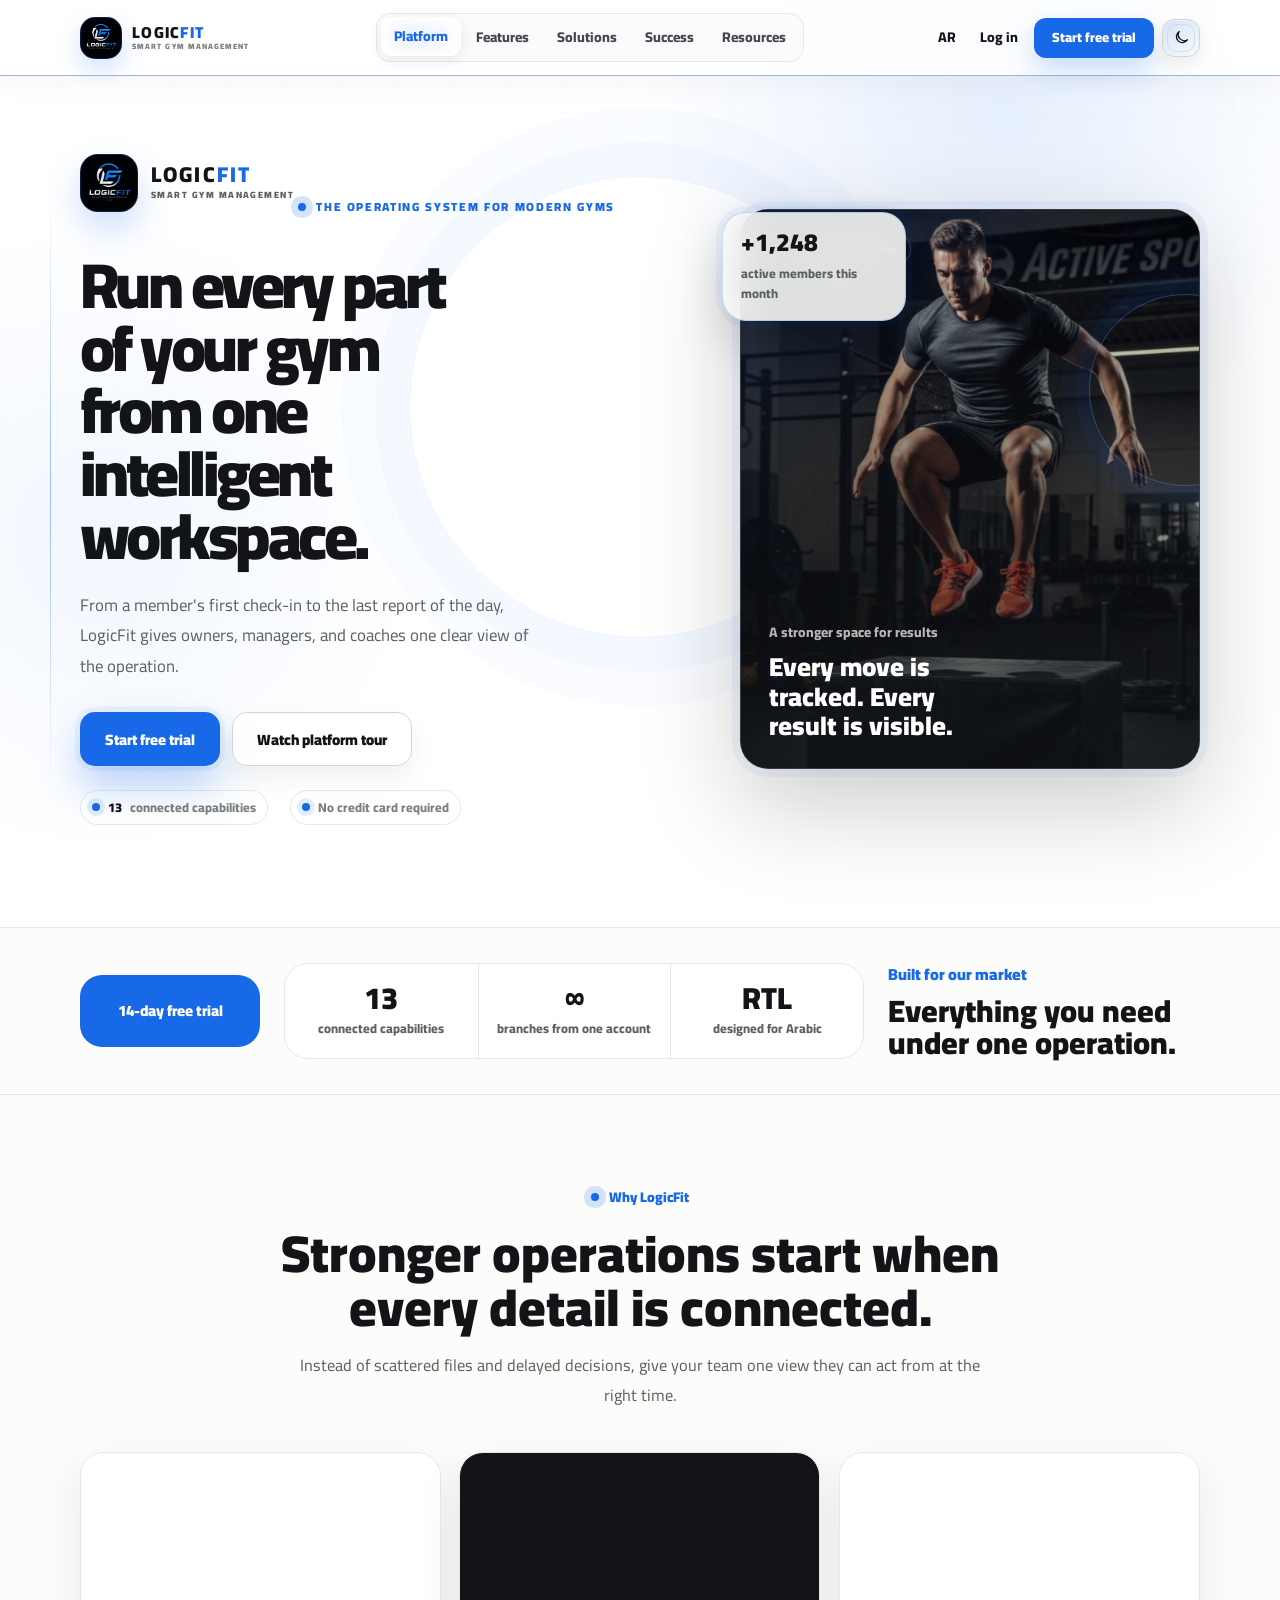
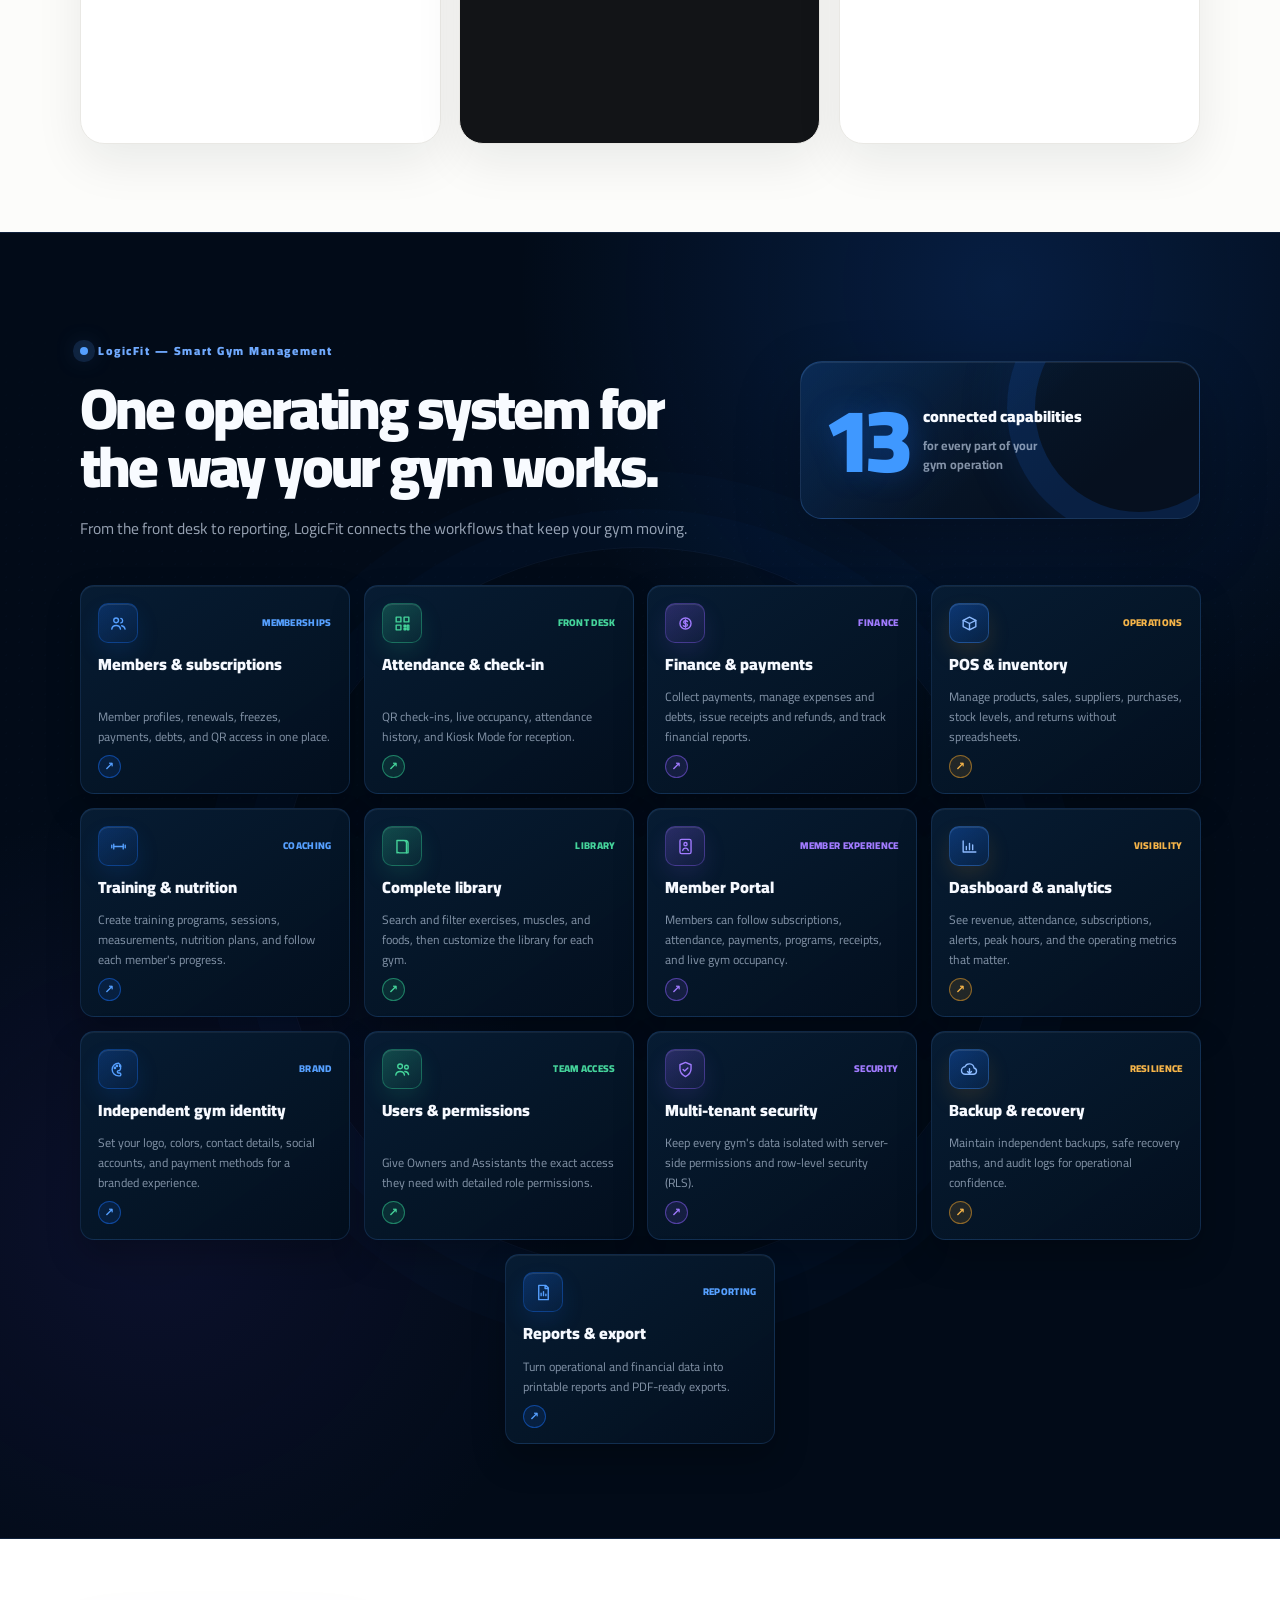
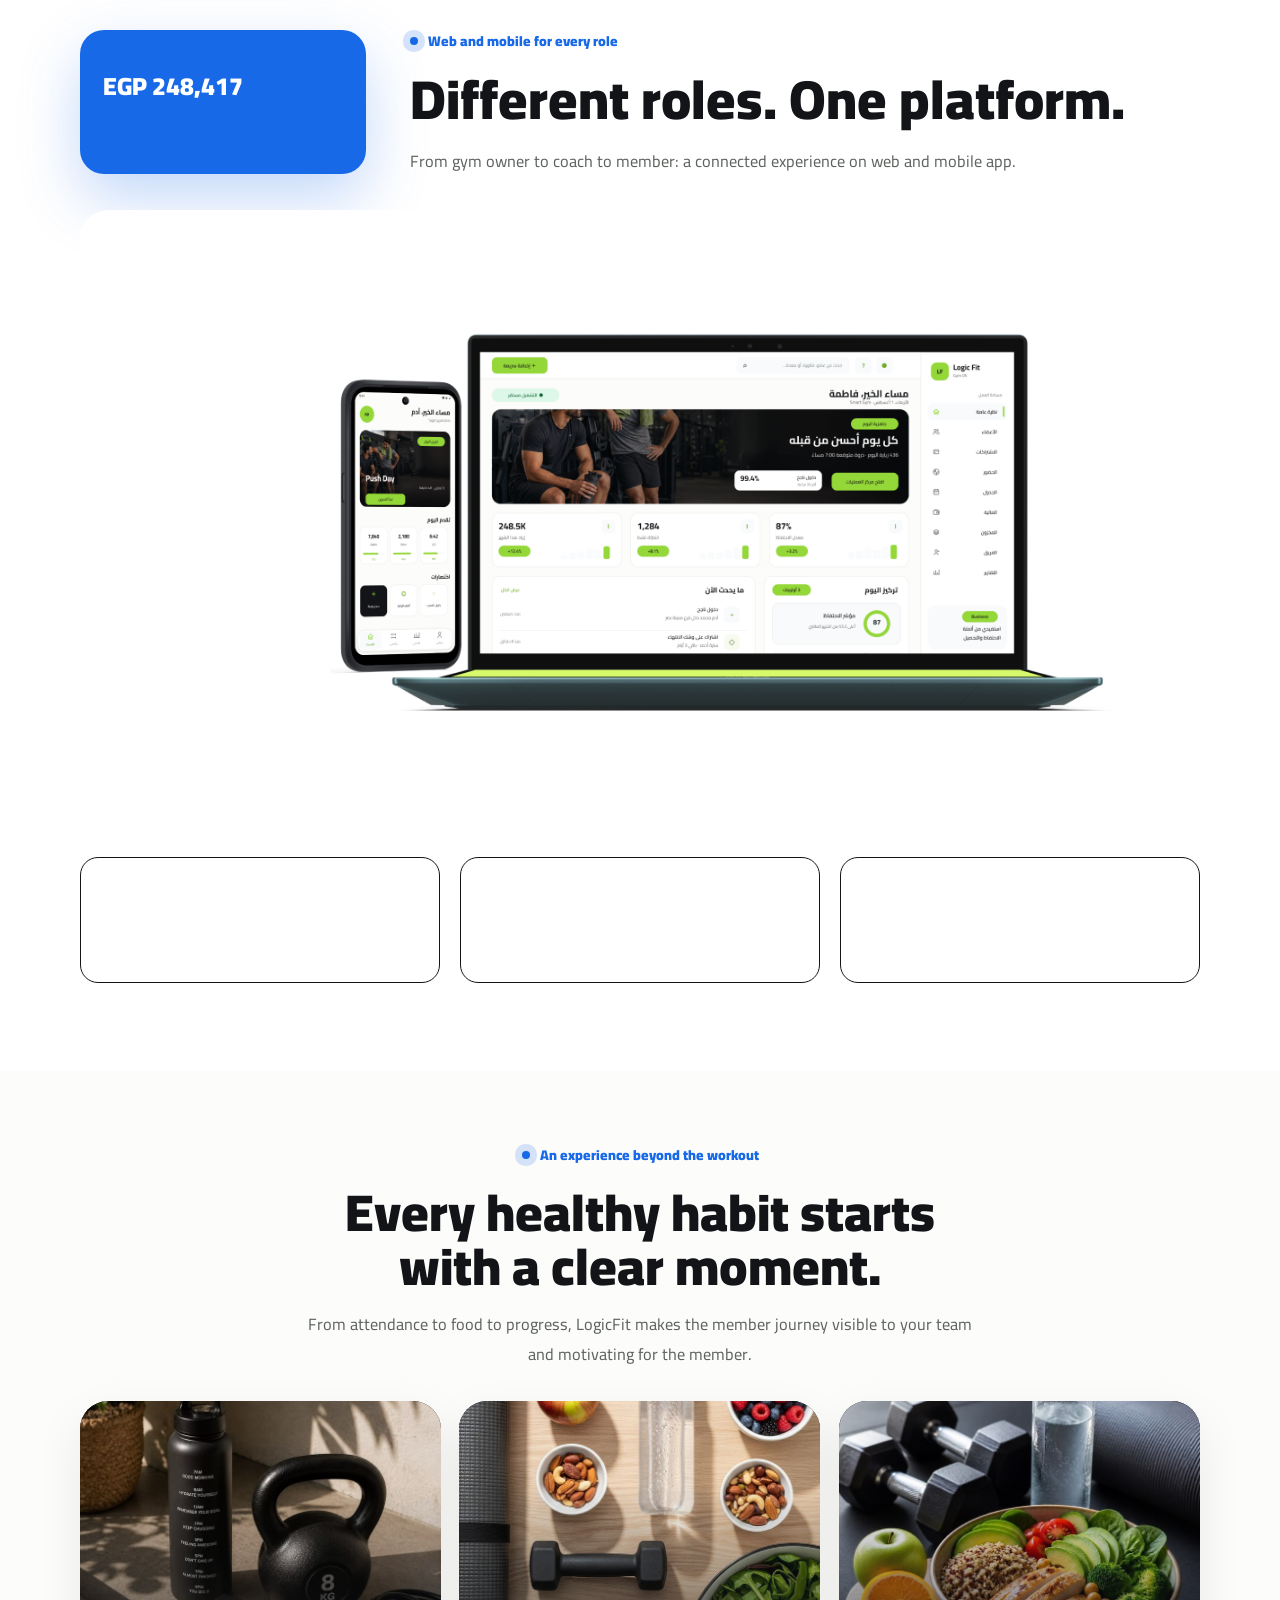
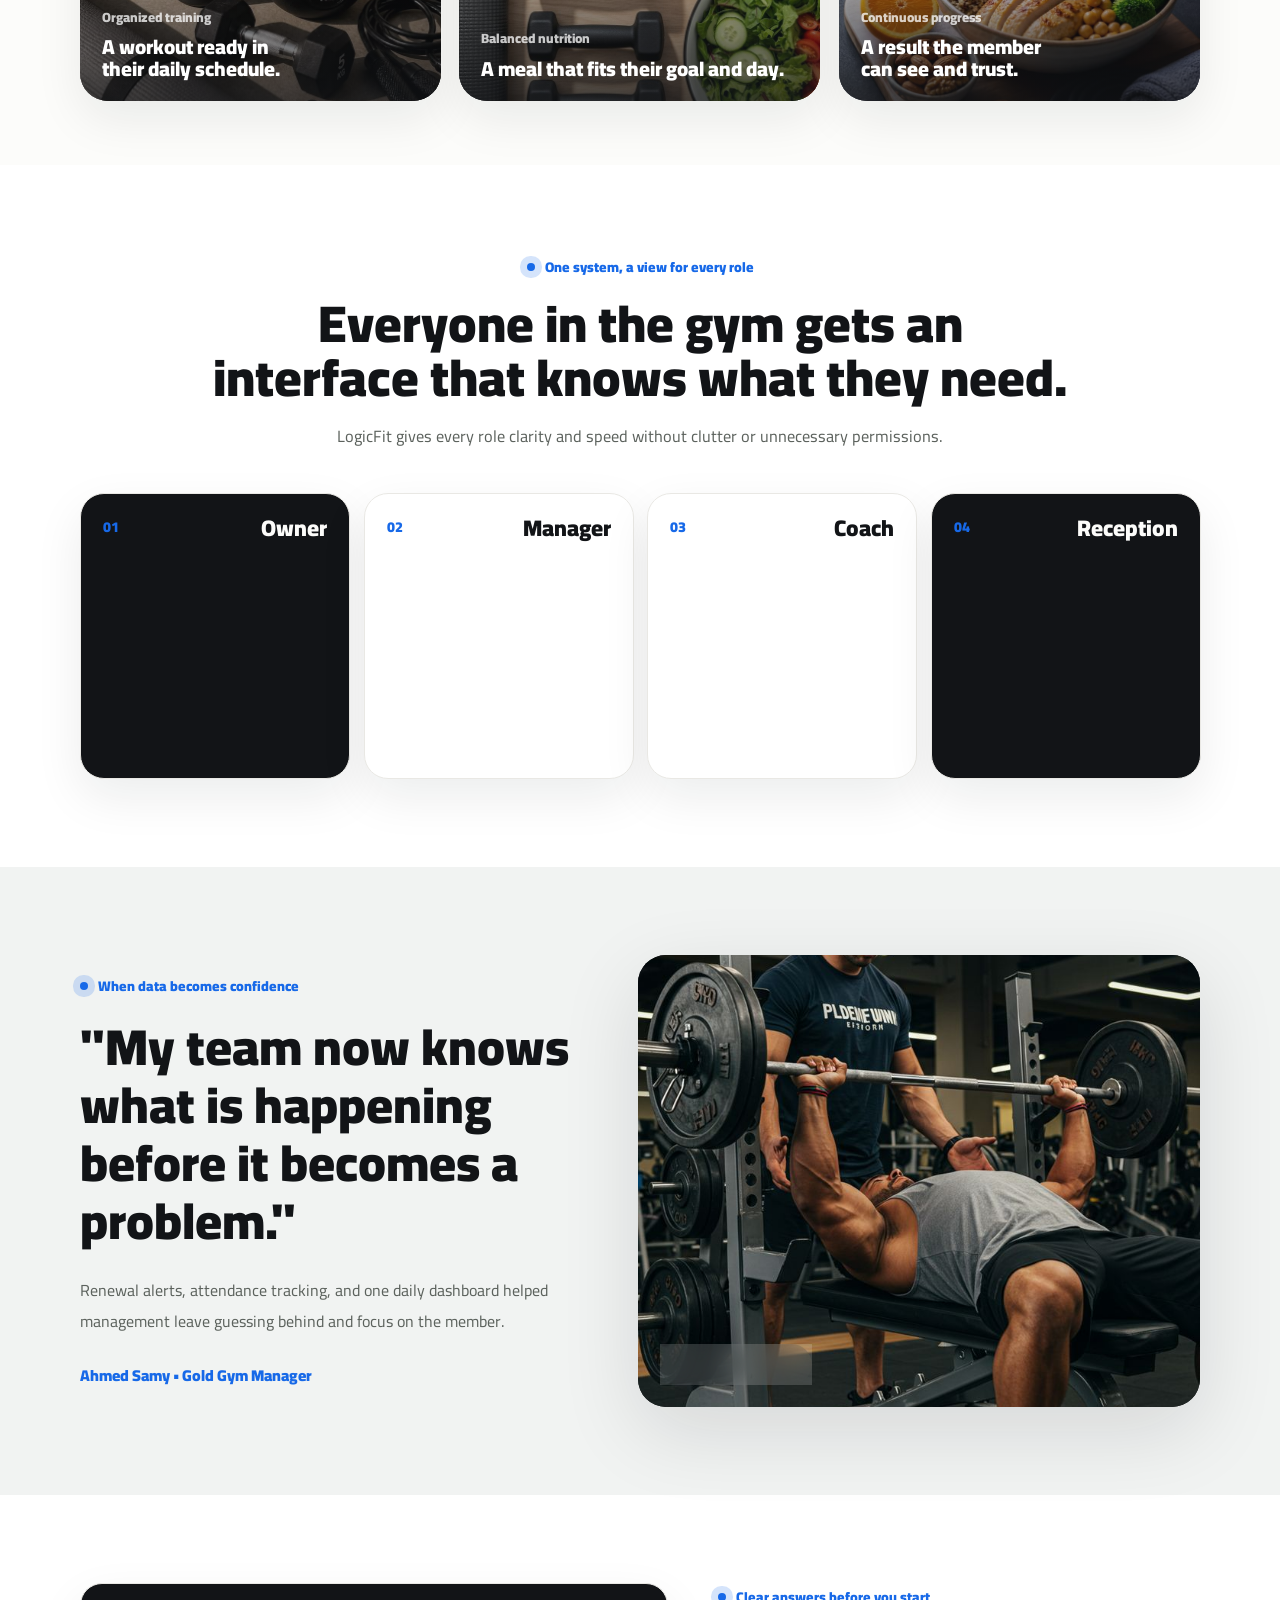
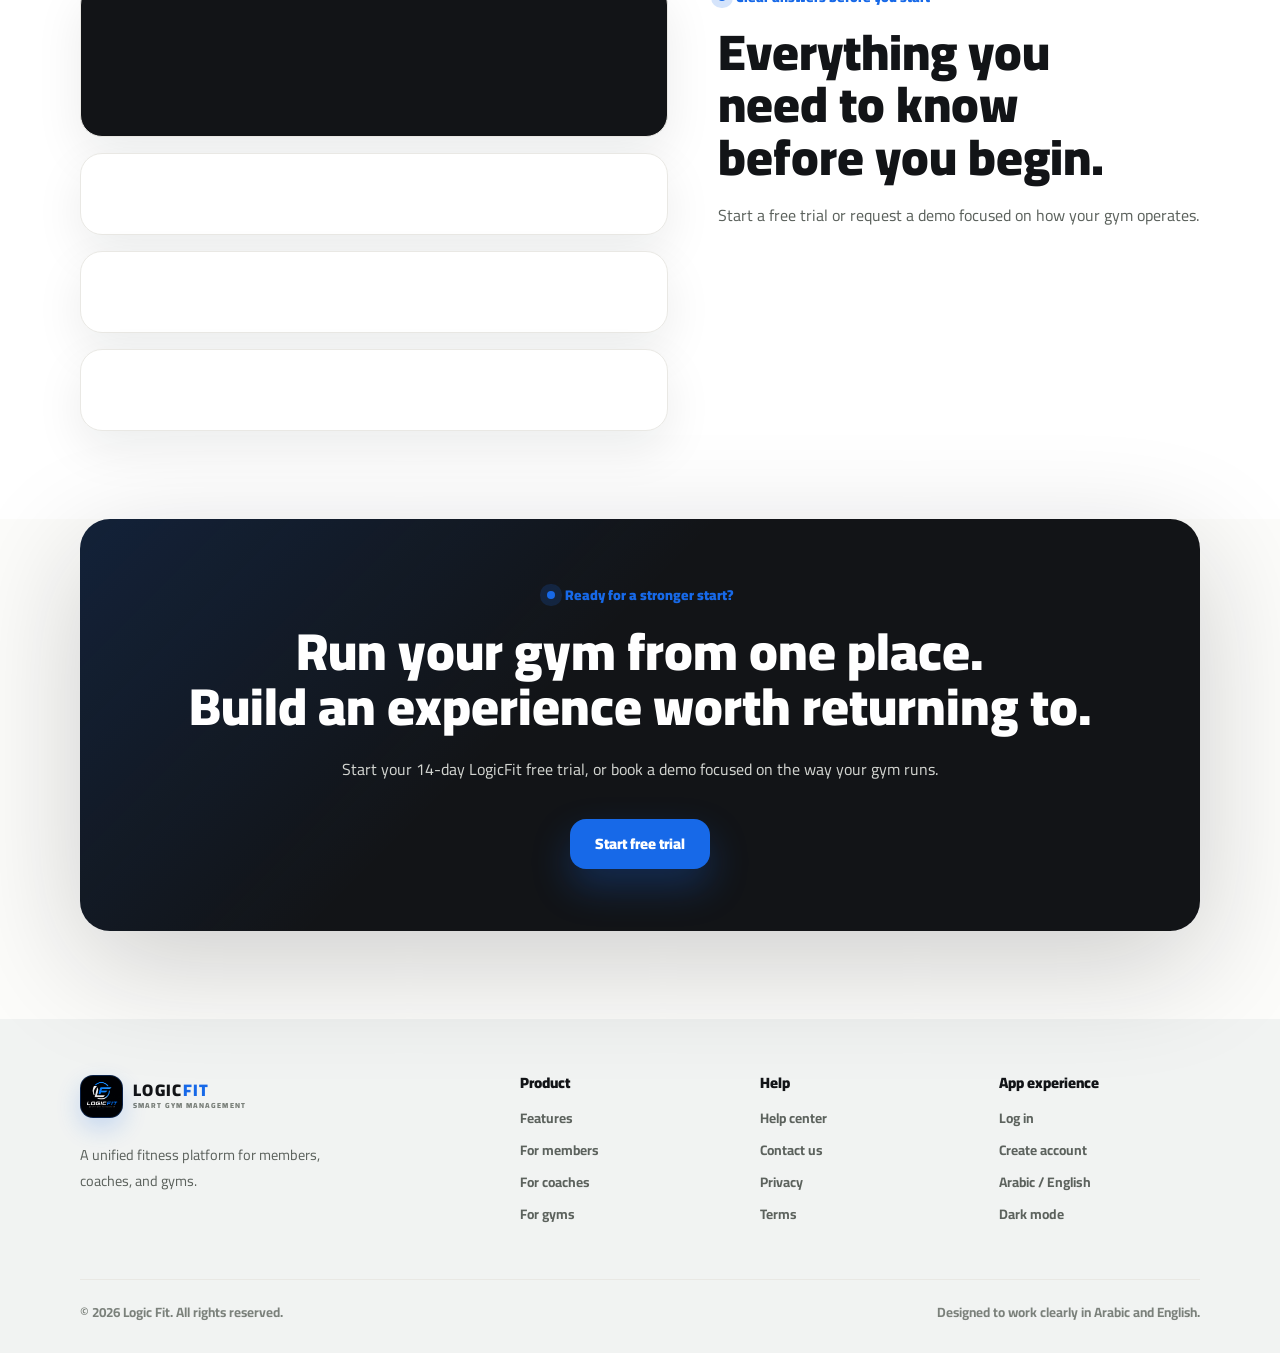
==== commit b12735b4: "feat: redesign feature showcase grid" ====
--- a/index.html
+++ b/index.html
@@ -91,7 +91,7 @@
           <a class="btn btn-secondary btn-large" href="#platform">Watch platform tour</a>
         </div>
         <div class="hero-proof-row" aria-label="LogicFit benefits">
-          <span><i aria-hidden="true"></i><strong>14</strong> connected capabilities</span>
+          <span><i aria-hidden="true"></i><strong>13</strong> connected capabilities</span>
           <span><i aria-hidden="true"></i>No credit card required</span>
         </div>
       </div>
@@ -103,7 +103,7 @@
       <div class="wrap proof-strip-grid">
         <div class="proof-badge">14-day free trial</div>
         <div class="proof-metrics" aria-label="LogicFit metrics">
-          <article><strong data-count="14">14</strong><span>connected capabilities</span></article>
+          <article><strong data-count="13">13</strong><span>connected capabilities</span></article>
           <article><strong>∞</strong><span>branches from one account</span></article>
           <article><strong>RTL</strong><span>designed for Arabic</span></article>
         </div>
@@ -142,8 +142,8 @@
     <section class="section features-section" id="features">
       <div class="wrap">
         <div class="features-head">
-          <div class="features-summary rv" aria-label="14 connected capabilities">
-            <span class="features-count">14</span>
+          <div class="features-summary rv" aria-label="13 connected capabilities">
+            <span class="features-count">13</span>
             <div>
               <strong>connected capabilities</strong>
               <span>for every part of your gym operation</span>
@@ -152,7 +152,7 @@
           <div class="features-intro">
             <p class="section-kicker">LogicFit — Smart Gym Management</p>
             <h2>One operating system for the way your gym works.</h2>
-            <p class="section-lead">From the front desk to the platform admin, LogicFit connects the workflows that keep your gym moving.</p>
+            <p class="section-lead">From the front desk to reporting, LogicFit connects the workflows that keep your gym moving.</p>
           </div>
         </div>
 
@@ -216,11 +216,6 @@
             <div class="feature-card-top"><span class="feature-index" aria-hidden="true"><svg viewBox="0 0 24 24"><path d="M7 18h10a4 4 0 0 0 .7-7.9A6 6 0 0 0 6.2 8.6 4.5 4.5 0 0 0 7 18Z"></path><path d="M12 11v6M9.5 14.5 12 17l2.5-2.5"></path></svg></span><span class="feature-label">Resilience</span></div>
             <h3>Backup &amp; recovery</h3>
             <p>Maintain independent backups, safe recovery paths, and audit logs for operational confidence.</p>
-          </article>
-          <article class="feature-card rv">
-            <div class="feature-card-top"><span class="feature-index" aria-hidden="true"><svg viewBox="0 0 24 24"><path d="m12 3 8 4-8 4-8-4 8-4Z"></path><path d="m4 12 8 4 8-4M4 17l8 4 8-4"></path></svg></span><span class="feature-label">Platform</span></div>
-            <h3>SaaS platform</h3>
-            <p>Manage gyms, plans, trials, subscriptions, and usage from a dedicated Platform Admin view.</p>
           </article>
           <article class="feature-card rv">
             <div class="feature-card-top"><span class="feature-index" aria-hidden="true"><svg viewBox="0 0 24 24"><path d="M6 3h9l3 3v15H6zM14 3v4h4"></path><path d="M9 16v-3M12 16v-5M15 16v-2"></path></svg></span><span class="feature-label">Reporting</span></div>
--- a/assets/css/style.css
+++ b/assets/css/style.css
@@ -2302,26 +2302,87 @@
 
 /* LogicFit brand refresh and motion layer */
 .hero-shell {
+  position: relative;
+  overflow: hidden;
+  padding: 28px 0 74px;
   background:
     radial-gradient(circle at 78% 12%, rgba(23, 105, 232, 0.11), transparent 28%),
     radial-gradient(circle at 8% 58%, rgba(23, 105, 232, 0.06), transparent 25%),
     var(--lf-background-surface);
 }
 
+.hero-shell::before {
+  content: "";
+  position: absolute;
+  inset: 0;
+  pointer-events: none;
+  background-image:
+    linear-gradient(rgba(23, 105, 232, 0.045) 1px, transparent 1px),
+    linear-gradient(90deg, rgba(23, 105, 232, 0.045) 1px, transparent 1px);
+  background-size: 56px 56px;
+  -webkit-mask-image: linear-gradient(180deg, rgba(0, 0, 0, 0.62), transparent 76%);
+  mask-image: linear-gradient(180deg, rgba(0, 0, 0, 0.62), transparent 76%);
+  opacity: 0.58;
+}
+
+.hero-shell::after {
+  content: "";
+  position: absolute;
+  top: 176px;
+  left: 50%;
+  width: 460px;
+  height: 460px;
+  border: 1px solid rgba(23, 105, 232, 0.08);
+  border-radius: 50%;
+  box-shadow: 0 0 0 34px rgba(23, 105, 232, 0.025), 0 0 0 68px rgba(23, 105, 232, 0.018);
+  pointer-events: none;
+  transform: translateX(-50%);
+}
+
+html[data-theme="dark"] .hero-shell::before {
+  background-image:
+    linear-gradient(rgba(85, 157, 255, 0.07) 1px, transparent 1px),
+    linear-gradient(90deg, rgba(85, 157, 255, 0.07) 1px, transparent 1px);
+}
+
 .nav-v2 {
+  position: fixed;
+  top: 0;
+  left: 0;
+  translate: 0 0;
+  width: 100%;
+  max-width: none;
+  min-height: 76px;
   display: grid;
   grid-template-columns: auto minmax(0, 1fr) auto;
   grid-template-areas: "brand links controls";
   align-items: center;
   gap: 24px;
-  padding: 9px 12px 9px 18px;
+  margin-inline: 0;
+  padding: 12px max(24px, calc((100vw - var(--lf-max)) / 2));
+  border-width: 0 0 1px;
+  border-radius: 0;
   border-color: color-mix(in srgb, var(--lf-border-default) 72%, var(--lf-action-primary-background));
   background: color-mix(in srgb, var(--lf-background-surface) 86%, transparent);
-  box-shadow: 0 20px 60px rgba(18, 20, 23, 0.1);
+  box-shadow: 0 8px 28px rgba(18, 20, 23, 0.04);
+  transition: min-height 0.24s ease, padding 0.24s ease, background 0.24s ease, border-color 0.24s ease, box-shadow 0.24s ease;
 }
 
 html[dir="rtl"] .nav-v2 {
   grid-template-areas: "controls links brand";
+}
+
+.nav-v2.is-scrolled {
+  min-height: 62px;
+  padding-block: 8px;
+  background: color-mix(in srgb, var(--lf-background-surface) 96%, transparent);
+  border-color: color-mix(in srgb, var(--lf-border-default) 84%, var(--lf-action-primary-background));
+  box-shadow: 0 16px 42px rgba(18, 20, 23, 0.13);
+}
+
+html[data-theme="dark"] .nav-v2.is-scrolled {
+  background: color-mix(in srgb, var(--lf-background-surface) 94%, #000000);
+  box-shadow: 0 16px 42px rgba(0, 0, 0, 0.42);
 }
 
 .nav-brand {
@@ -2464,11 +2525,40 @@
 }
 
 .hero-canvas {
-  margin-top: 78px;
+  z-index: 1;
+  min-height: 640px;
+  gap: 64px;
+  margin-top: 98px;
 }
 
 .hero-copy {
+  position: relative;
   max-width: 610px;
+  padding-block: 28px;
+}
+
+.hero-copy::before {
+  content: "";
+  position: absolute;
+  inset-block: 9%;
+  inset-inline-start: -30px;
+  width: 1px;
+  background: linear-gradient(180deg, transparent, rgba(23, 105, 232, 0.58), transparent);
+  opacity: 0.72;
+}
+
+html[dir="rtl"] .hero-copy::before {
+  inset-inline-start: auto;
+  inset-inline-end: -30px;
+}
+
+.hero-copy > .section-kicker {
+  font-size: 0.74rem;
+  letter-spacing: 0.14em;
+}
+
+html[dir="rtl"] .hero-copy > .section-kicker {
+  letter-spacing: 0;
 }
 
 .hero-brand-lockup {
@@ -2534,6 +2624,20 @@
 .hero-actions {
   gap: 12px;
   margin-top: 31px;
+}
+
+.hero-actions .btn {
+  min-height: 54px;
+  border-radius: 15px;
+}
+
+.hero-actions .btn-primary {
+  box-shadow: 0 20px 42px rgba(23, 105, 232, 0.3), 0 0 0 5px rgba(23, 105, 232, 0.06);
+}
+
+.hero-actions .btn-secondary {
+  background: color-mix(in srgb, var(--lf-background-surface) 72%, transparent);
+  box-shadow: 0 12px 26px rgba(18, 20, 23, 0.06);
 }
 
 .hero-proof-row {
@@ -2550,6 +2654,11 @@
   display: inline-flex;
   align-items: center;
   gap: 8px;
+  min-height: 32px;
+  padding: 6px 11px;
+  border: 1px solid var(--lf-border-subtle);
+  border-radius: 999px;
+  background: color-mix(in srgb, var(--lf-background-surface) 72%, transparent);
 }
 
 .hero-proof-row i {
@@ -2570,6 +2679,11 @@
   height: 560px;
   border: 1px solid rgba(255, 255, 255, 0.16);
   box-shadow: 0 35px 100px rgba(18, 20, 23, 0.22), 0 0 0 8px rgba(23, 105, 232, 0.05);
+}
+
+.floating-metric {
+  border-color: rgba(23, 105, 232, 0.2);
+  box-shadow: 0 22px 48px rgba(18, 20, 23, 0.16), 0 0 0 6px rgba(23, 105, 232, 0.05);
 }
 
 .hero-media::before,
@@ -2855,7 +2969,7 @@
 @media (max-width: 1180px) {
   .nav-v2 {
     gap: 14px;
-    padding-inline: 14px;
+    padding-inline: max(22px, calc((100vw - var(--lf-max)) / 2));
   }
 
   .nav-links a {
@@ -2868,6 +2982,10 @@
 
   .hero-canvas {
     margin-top: 72px;
+  }
+
+  .hero-copy h1 {
+    font-size: clamp(3.35rem, 6.4vw, 4.35rem);
   }
 }
 
@@ -2876,6 +2994,8 @@
     grid-template-columns: 40px minmax(0, 1fr) auto;
     grid-template-areas: "controls brand menu";
     gap: 10px;
+    min-height: 68px;
+    padding: 10px max(16px, calc((100vw - var(--lf-max)) / 2));
   }
 
   html[dir="rtl"] .nav-v2 {
@@ -2909,10 +3029,28 @@
 
   .nav-links {
     grid-area: auto;
+    inset: 80px 16px auto;
+    border-radius: 18px;
+  }
+
+  .nav-v2.is-scrolled .nav-links {
+    top: 72px;
   }
 
   .hero-canvas {
-    margin-top: 74px;
+    min-height: 0;
+    gap: 38px;
+    margin-top: 84px;
+  }
+
+  .hero-copy::before {
+    display: none;
+  }
+
+  .hero-shell::after {
+    top: 230px;
+    width: 320px;
+    height: 320px;
   }
 
   .hero-copy h1 {
@@ -2928,6 +3066,7 @@
 @media (max-width: 620px) {
   .nav-v2 {
     grid-template-columns: 40px minmax(0, 1fr) 40px;
+    padding-inline: 16px;
   }
 
   .nav-controls {
@@ -2956,7 +3095,7 @@
   }
 
   .hero-canvas {
-    margin-top: 74px;
+    margin-top: 82px;
   }
 
   .hero-brand-lockup {
@@ -3024,3 +3163,382 @@
     animation: none !important;
   }
 }
+
+/* Feature spotlight: compact product grid inspired by the reference */
+.features-section {
+  position: relative;
+  isolation: isolate;
+  overflow: hidden;
+  padding-block: 104px 94px;
+  border-block: 1px solid rgba(85, 157, 255, 0.14);
+  background:
+    radial-gradient(circle at 78% 4%, rgba(23, 105, 232, 0.2), transparent 30%),
+    radial-gradient(circle at 12% 76%, rgba(81, 57, 190, 0.12), transparent 28%),
+    #020b18;
+  color: #f7f9ff;
+}
+
+.features-section::before {
+  content: "";
+  position: absolute;
+  inset: 0;
+  z-index: -1;
+  pointer-events: none;
+  background-image: radial-gradient(rgba(85, 157, 255, 0.2) 1px, transparent 1px);
+  background-size: 13px 13px;
+  mask-image: linear-gradient(180deg, transparent 0%, rgba(0, 0, 0, 0.42) 24%, transparent 88%);
+  opacity: 0.24;
+}
+
+.features-section::after {
+  content: "";
+  position: absolute;
+  top: 24%;
+  left: 50%;
+  z-index: -1;
+  width: 720px;
+  height: 720px;
+  border: 1px solid rgba(85, 157, 255, 0.07);
+  border-radius: 50%;
+  box-shadow: 0 0 0 38px rgba(23, 105, 232, 0.025), 0 0 0 76px rgba(23, 105, 232, 0.018);
+  pointer-events: none;
+  transform: translateX(-50%);
+}
+
+.features-section > .wrap {
+  position: relative;
+  z-index: 1;
+}
+
+.features-head {
+  grid-template-columns: minmax(0, 1.25fr) minmax(270px, 0.75fr);
+  grid-template-areas: "intro summary";
+  gap: 52px;
+  align-items: center;
+  margin-bottom: 42px;
+}
+
+html[dir="rtl"] .features-head {
+  grid-template-areas: "summary intro";
+}
+
+.features-intro {
+  grid-area: intro;
+  max-width: 700px;
+}
+
+.features-section .features-intro .section-kicker {
+  color: #70aaff;
+  font-size: 0.74rem;
+  letter-spacing: 0.13em;
+}
+
+.features-section .features-intro .section-kicker::before {
+  background: #55a0ff;
+  box-shadow: 0 0 0 7px rgba(85, 157, 255, 0.14), 0 0 22px rgba(85, 157, 255, 0.7);
+}
+
+.features-section .features-intro h2 {
+  max-width: 680px;
+  margin-top: 16px;
+  color: #f8fbff;
+  font-size: clamp(2.45rem, 4.5vw, 4.15rem);
+  letter-spacing: -0.045em;
+  line-height: 1.02;
+}
+
+.features-section .features-intro .section-lead {
+  max-width: 620px;
+  margin-top: 18px;
+  color: rgba(220, 231, 249, 0.68);
+  font-size: 0.98rem;
+  line-height: 1.85;
+}
+
+html[dir="rtl"] .features-section .features-intro h2 {
+  letter-spacing: 0;
+  line-height: 1.18;
+}
+
+.features-summary {
+  grid-area: summary;
+  min-height: 158px;
+  align-items: center;
+  gap: 18px;
+  padding: 22px;
+  border: 1px solid rgba(85, 157, 255, 0.24);
+  border-radius: 22px;
+  background:
+    linear-gradient(135deg, rgba(23, 105, 232, 0.18), transparent 52%),
+    linear-gradient(145deg, #071d35, #06101f 74%);
+  box-shadow: 0 26px 64px rgba(0, 0, 0, 0.28), inset 0 1px 0 rgba(255, 255, 255, 0.08);
+}
+
+.features-summary::before {
+  top: -86px;
+  right: -72px;
+  width: 208px;
+  height: 208px;
+  border: 28px solid rgba(23, 105, 232, 0.18);
+  box-shadow: 0 0 54px rgba(23, 105, 232, 0.12);
+}
+
+html[dir="rtl"] .features-summary::before {
+  right: auto;
+  left: -72px;
+}
+
+.features-count {
+  color: #3f98ff;
+  font-size: clamp(4.25rem, 7vw, 6.2rem);
+  letter-spacing: -0.1em;
+  line-height: 0.78;
+  text-shadow: 0 0 30px rgba(23, 105, 232, 0.32);
+}
+
+.features-summary > div {
+  gap: 7px;
+}
+
+.features-summary strong {
+  color: #f7faff;
+  font-size: 1rem;
+}
+
+.features-summary > div span {
+  max-width: 18ch;
+  color: rgba(210, 224, 245, 0.62);
+  font-size: 0.78rem;
+  line-height: 1.55;
+}
+
+.features-grid {
+  position: relative;
+  grid-template-columns: repeat(4, minmax(0, 1fr));
+  gap: 14px;
+}
+
+.features-section .feature-card {
+  --feature-accent: #56a0ff;
+  --feature-rgb: 23, 105, 232;
+  min-height: 190px;
+  gap: 12px;
+  padding: 17px 17px 15px;
+  border: 1px solid rgba(85, 157, 255, 0.16);
+  border-radius: 14px;
+  background:
+    linear-gradient(145deg, rgba(7, 28, 52, 0.96), rgba(3, 15, 29, 0.98)),
+    #061426;
+  box-shadow: 0 16px 34px rgba(0, 0, 0, 0.24), inset 0 1px 0 rgba(255, 255, 255, 0.055);
+  color: #f7faff;
+}
+
+.features-section .feature-card:nth-child(4n + 2) {
+  --feature-accent: #45d49b;
+  --feature-rgb: 48, 198, 143;
+}
+
+.features-section .feature-card:nth-child(4n + 3) {
+  --feature-accent: #a17bff;
+  --feature-rgb: 132, 91, 240;
+}
+
+.features-section .feature-card:nth-child(4n + 4) {
+  --feature-accent: #f5b449;
+  --feature-rgb: 230, 157, 42;
+}
+
+.features-section .feature-card::before {
+  top: 0;
+  left: -120%;
+  width: 84%;
+  height: 1px;
+  background: linear-gradient(90deg, transparent, var(--feature-accent), transparent);
+  transform: skewX(-22deg);
+  transition: left 0.7s cubic-bezier(0.2, 0.7, 0.2, 1);
+}
+
+.features-section .feature-card::after {
+  right: -58px;
+  bottom: -78px;
+  width: 170px;
+  height: 170px;
+  background: radial-gradient(circle, rgba(var(--feature-rgb), 0.2), transparent 68%);
+  opacity: 0;
+  transform: scale(0.72);
+  transition: opacity 0.32s ease, transform 0.32s ease;
+}
+
+html[dir="rtl"] .features-section .feature-card::before {
+  left: auto;
+  right: -120%;
+}
+
+.features-section .feature-card:hover {
+  border-color: rgba(var(--feature-rgb), 0.5);
+  background:
+    linear-gradient(145deg, rgba(9, 37, 68, 0.98), rgba(4, 18, 36, 0.99)),
+    #061426;
+  box-shadow: 0 24px 48px rgba(0, 0, 0, 0.3), 0 0 0 4px rgba(var(--feature-rgb), 0.055);
+}
+
+.features-section .feature-card:hover::before {
+  left: 118%;
+}
+
+html[dir="rtl"] .features-section .feature-card:hover::before {
+  right: 118%;
+}
+
+.features-section .feature-card:hover::after {
+  opacity: 1;
+  transform: scale(1);
+}
+
+.features-section .feature-card-top {
+  min-height: 40px;
+  direction: ltr;
+}
+
+html[dir="rtl"] .features-section .feature-label {
+  direction: rtl;
+}
+
+.features-section .feature-index {
+  width: 40px;
+  height: 40px;
+  flex-basis: 40px;
+  border: 1px solid rgba(var(--feature-rgb), 0.34);
+  border-radius: 10px;
+  background: linear-gradient(145deg, rgba(var(--feature-rgb), 0.28), rgba(var(--feature-rgb), 0.08));
+  box-shadow: 0 10px 22px rgba(var(--feature-rgb), 0.13), inset 0 1px 0 rgba(255, 255, 255, 0.1);
+  color: var(--feature-accent);
+}
+
+.features-section .feature-index svg {
+  width: 19px;
+  height: 19px;
+  stroke-width: 1.75;
+}
+
+.features-section .feature-label {
+  color: var(--feature-accent);
+  font-size: 0.62rem;
+  letter-spacing: 0.03em;
+  line-height: 1.25;
+}
+
+.features-section .feature-card h3,
+.features-section .feature-card:nth-child(4n) h3 {
+  color: #f6f9ff;
+  font-size: 1.02rem;
+  line-height: 1.22;
+}
+
+.features-section .feature-card p,
+.features-section .feature-card:nth-child(4n) p {
+  position: relative;
+  min-height: 48px;
+  padding-bottom: 31px;
+  color: rgba(207, 222, 243, 0.62);
+  font-size: 0.76rem;
+  line-height: 1.65;
+}
+
+.features-section .feature-card p::after {
+  content: "↗";
+  position: absolute;
+  left: 0;
+  right: auto;
+  bottom: 0;
+  width: 21px;
+  height: 21px;
+  display: grid;
+  place-items: center;
+  border: 1px solid rgba(var(--feature-rgb), 0.55);
+  border-radius: 50%;
+  background: rgba(var(--feature-rgb), 0.13);
+  color: var(--feature-accent);
+  font-size: 0.73rem;
+  font-weight: 900;
+  line-height: 1;
+  transition: transform 0.28s ease, background 0.28s ease, box-shadow 0.28s ease;
+}
+
+.features-section .feature-card:hover p::after {
+  background: rgba(var(--feature-rgb), 0.26);
+  box-shadow: 0 0 0 5px rgba(var(--feature-rgb), 0.08);
+  transform: translate(2px, -2px) rotate(8deg);
+}
+
+.features-section .feature-card:last-child {
+  grid-column: 2 / span 2;
+  width: calc(50% - 7px);
+  justify-self: center;
+}
+
+@media (max-width: 1180px) {
+  .features-head {
+    grid-template-columns: 1fr;
+    grid-template-areas:
+      "intro"
+      "summary";
+    gap: 28px;
+  }
+
+  .features-summary {
+    max-width: 440px;
+    justify-self: start;
+  }
+
+  html[dir="rtl"] .features-summary {
+    justify-self: end;
+  }
+
+  .features-grid {
+    grid-template-columns: repeat(2, minmax(0, 1fr));
+  }
+
+  .features-section .feature-card:last-child {
+    grid-column: 1 / -1;
+    width: min(100%, 460px);
+  }
+}
+
+@media (max-width: 620px) {
+  .features-section {
+    padding-block: 78px 70px;
+  }
+
+  .features-section::after {
+    top: 22%;
+    width: 430px;
+    height: 430px;
+  }
+
+  .features-section .features-intro h2 {
+    font-size: 2.35rem;
+  }
+
+  .features-summary {
+    min-height: 132px;
+    padding: 18px;
+  }
+
+  .features-count {
+    font-size: 4.5rem;
+  }
+
+  .features-grid {
+    grid-template-columns: 1fr;
+  }
+
+  .features-section .feature-card {
+    min-height: 184px;
+  }
+
+  .features-section .feature-card:last-child {
+    grid-column: auto;
+    width: 100%;
+  }
+}
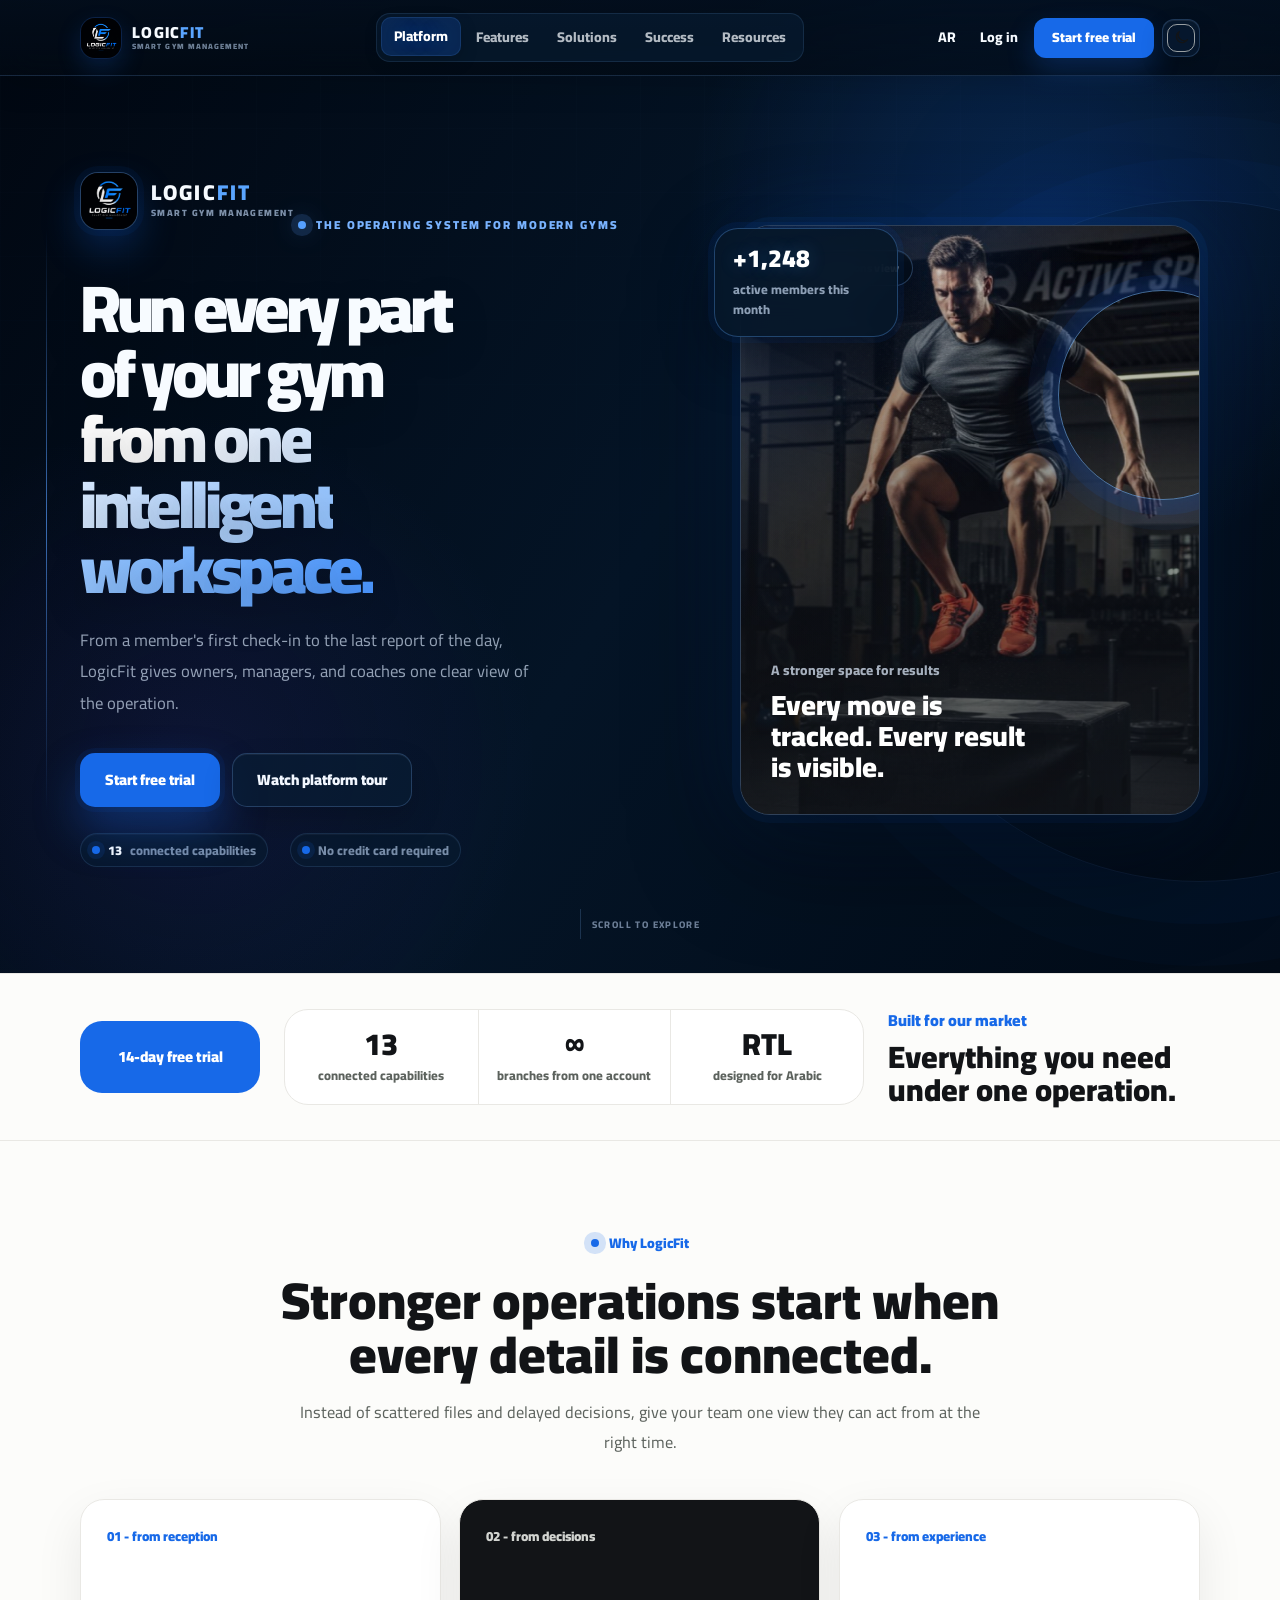
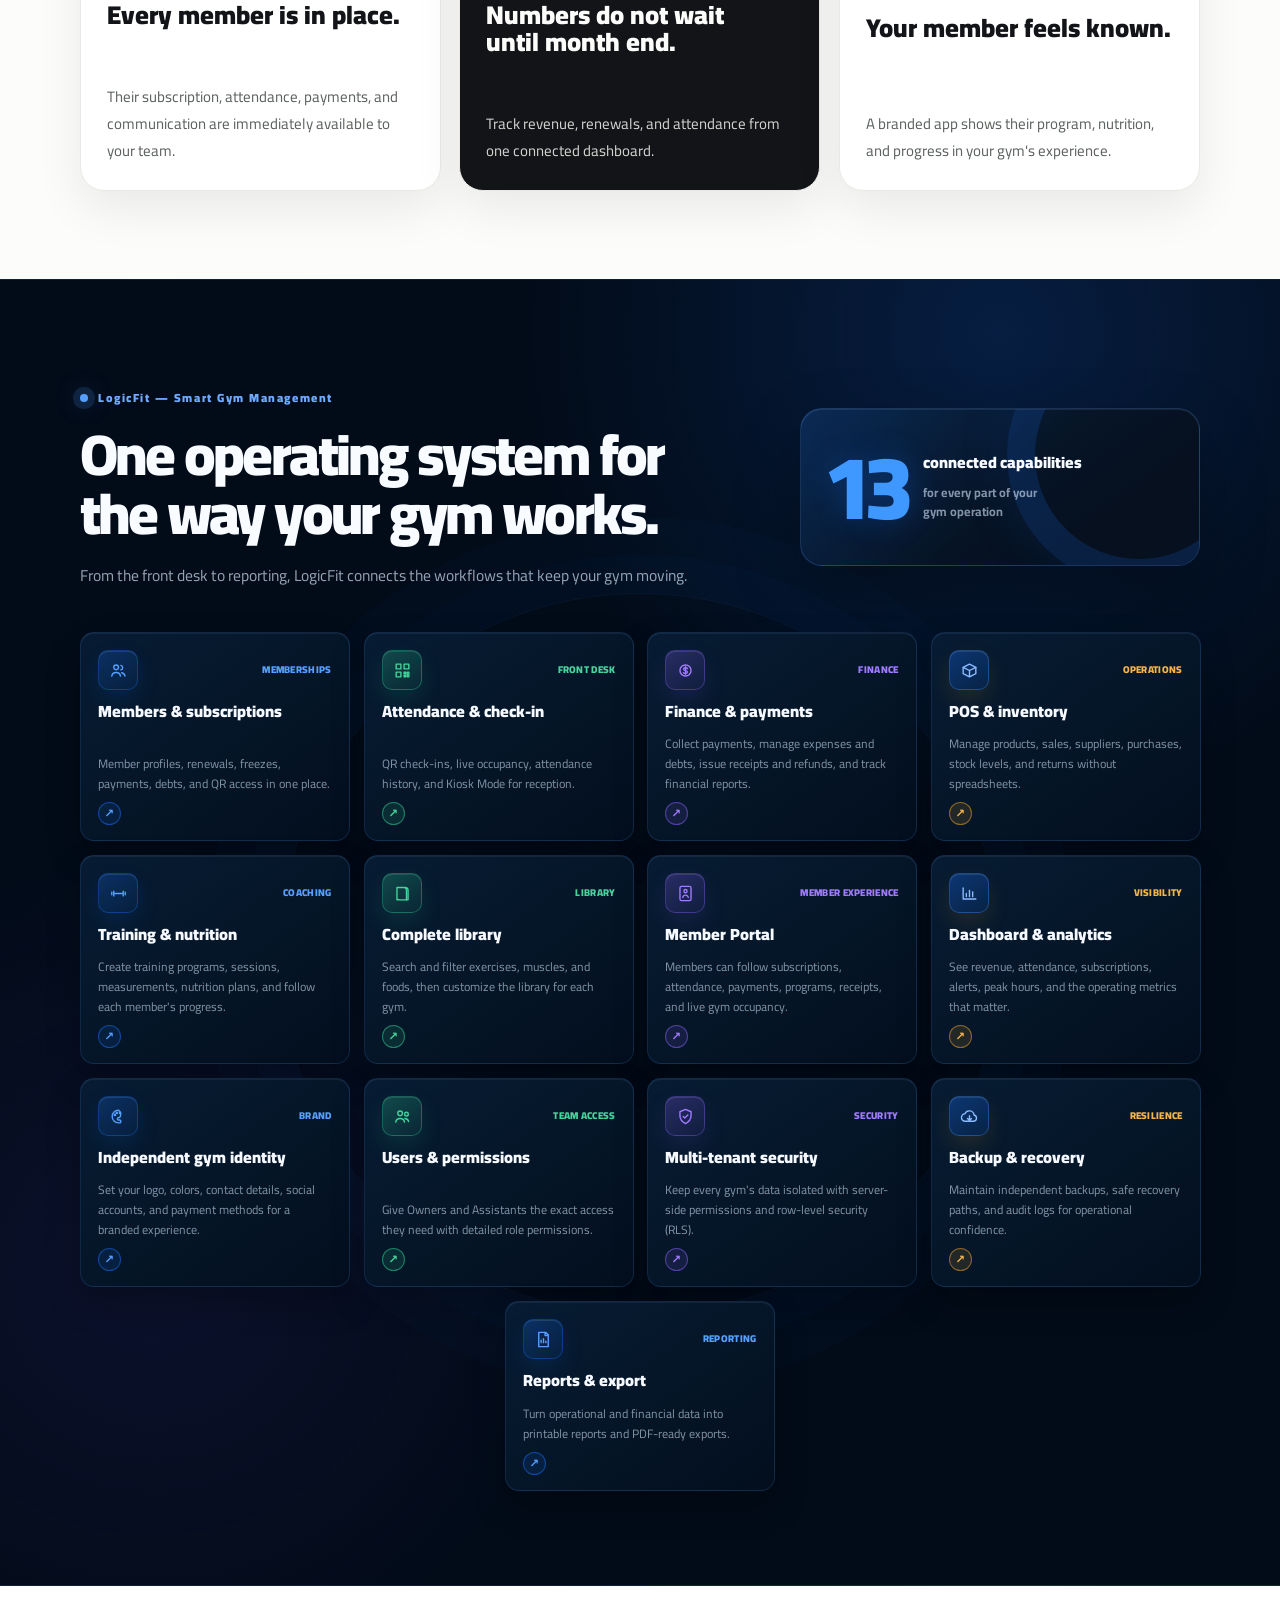
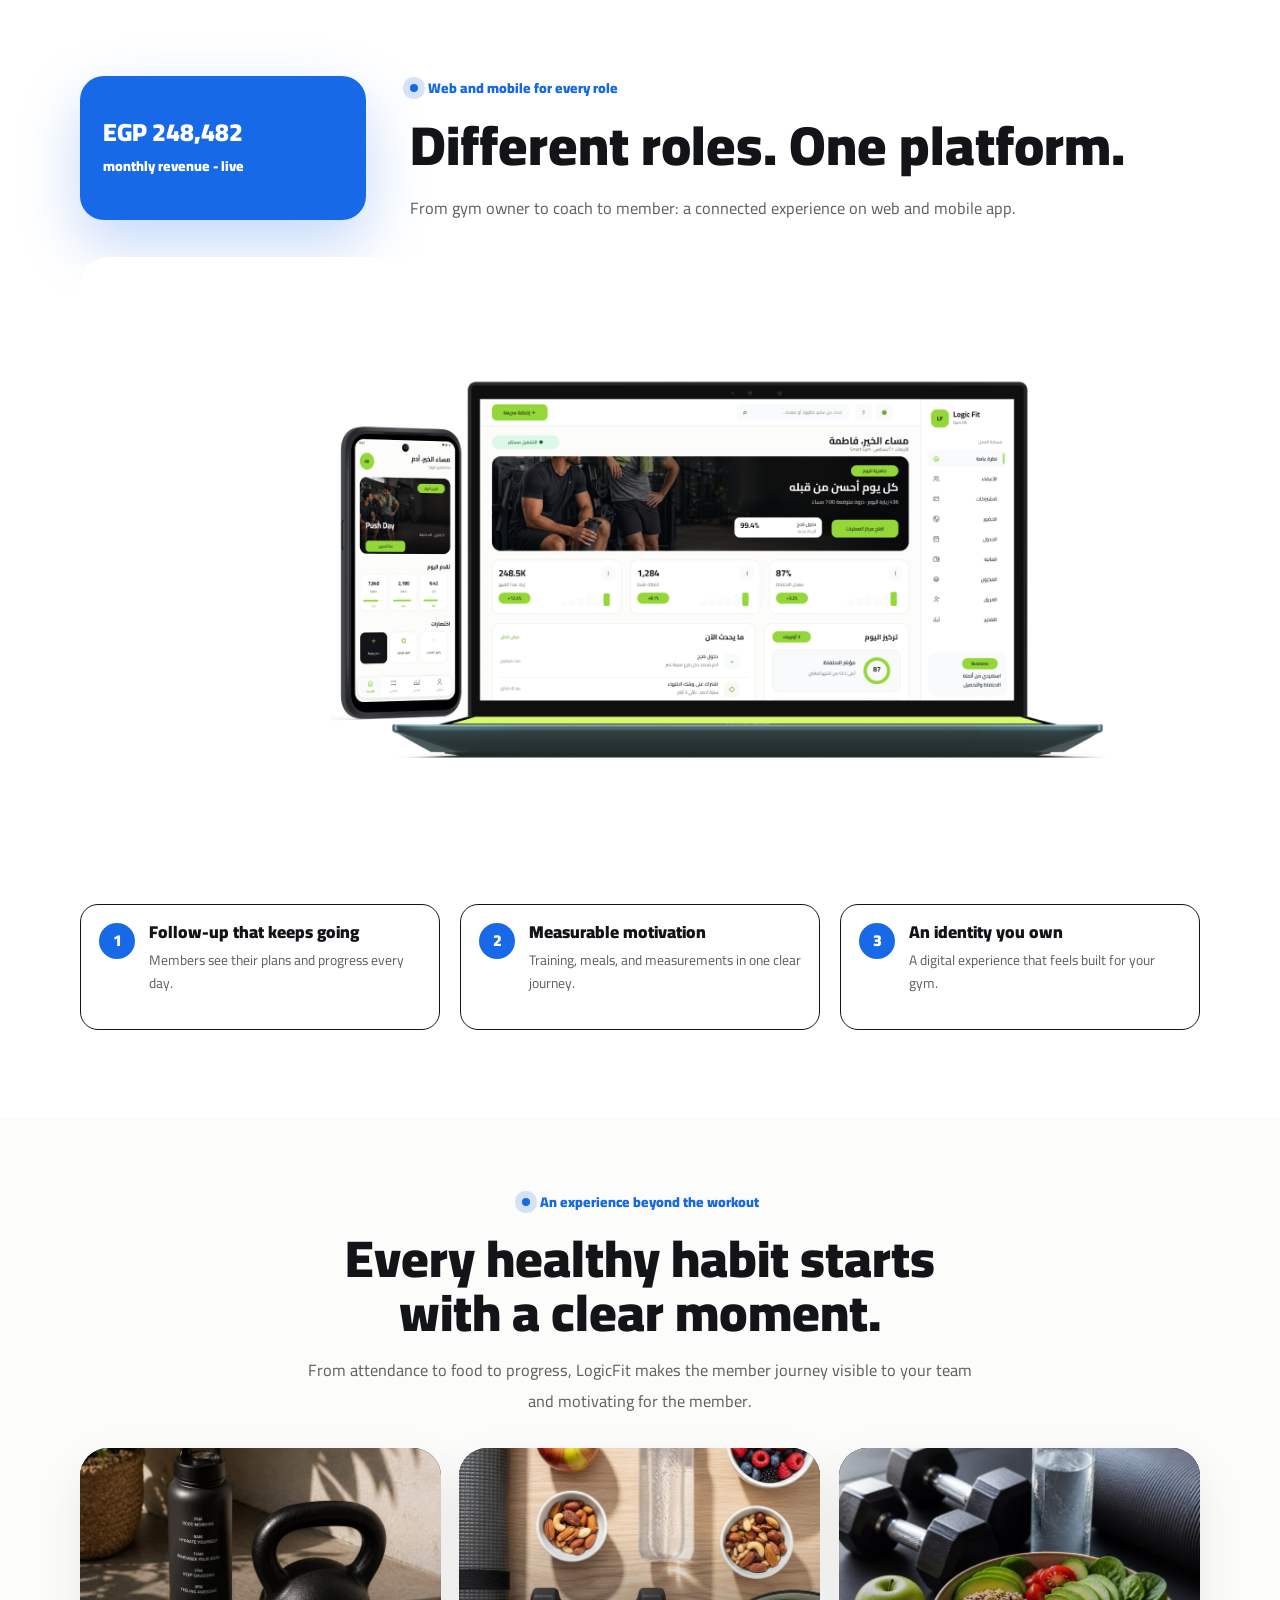
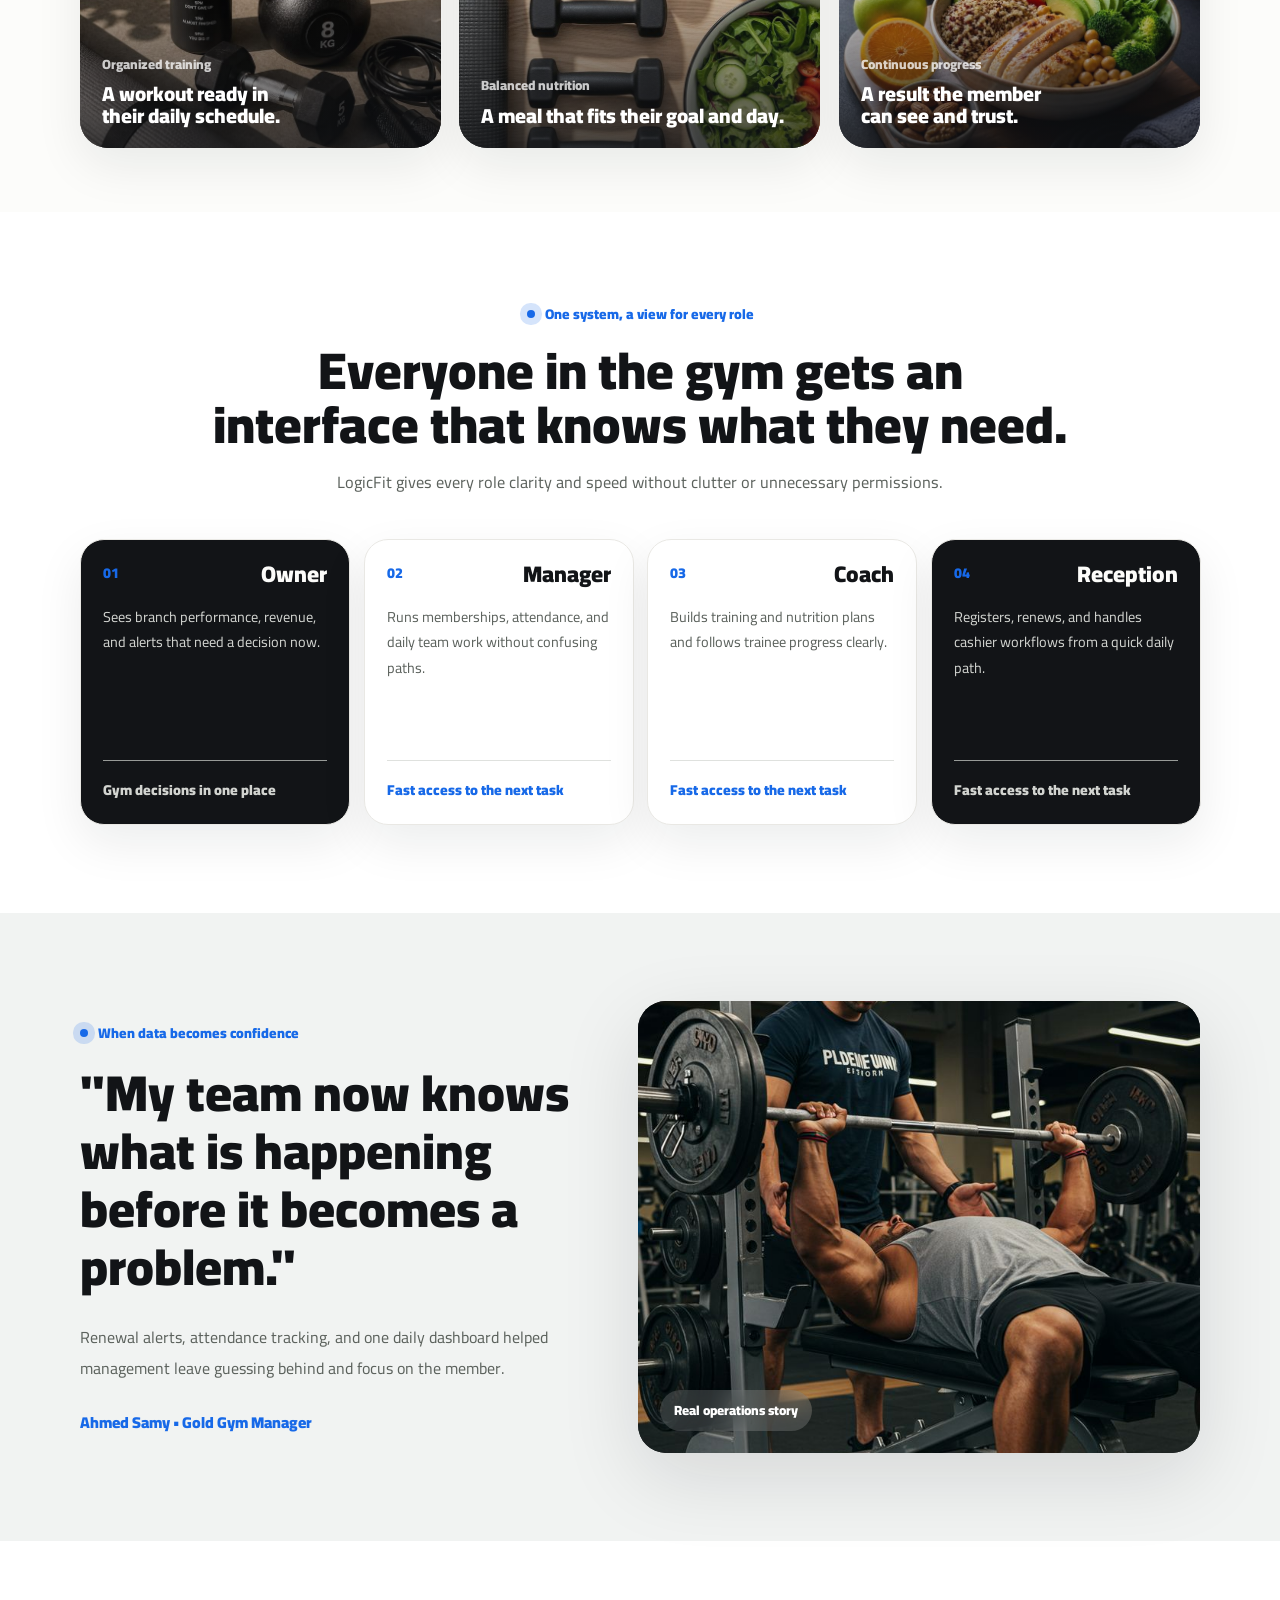
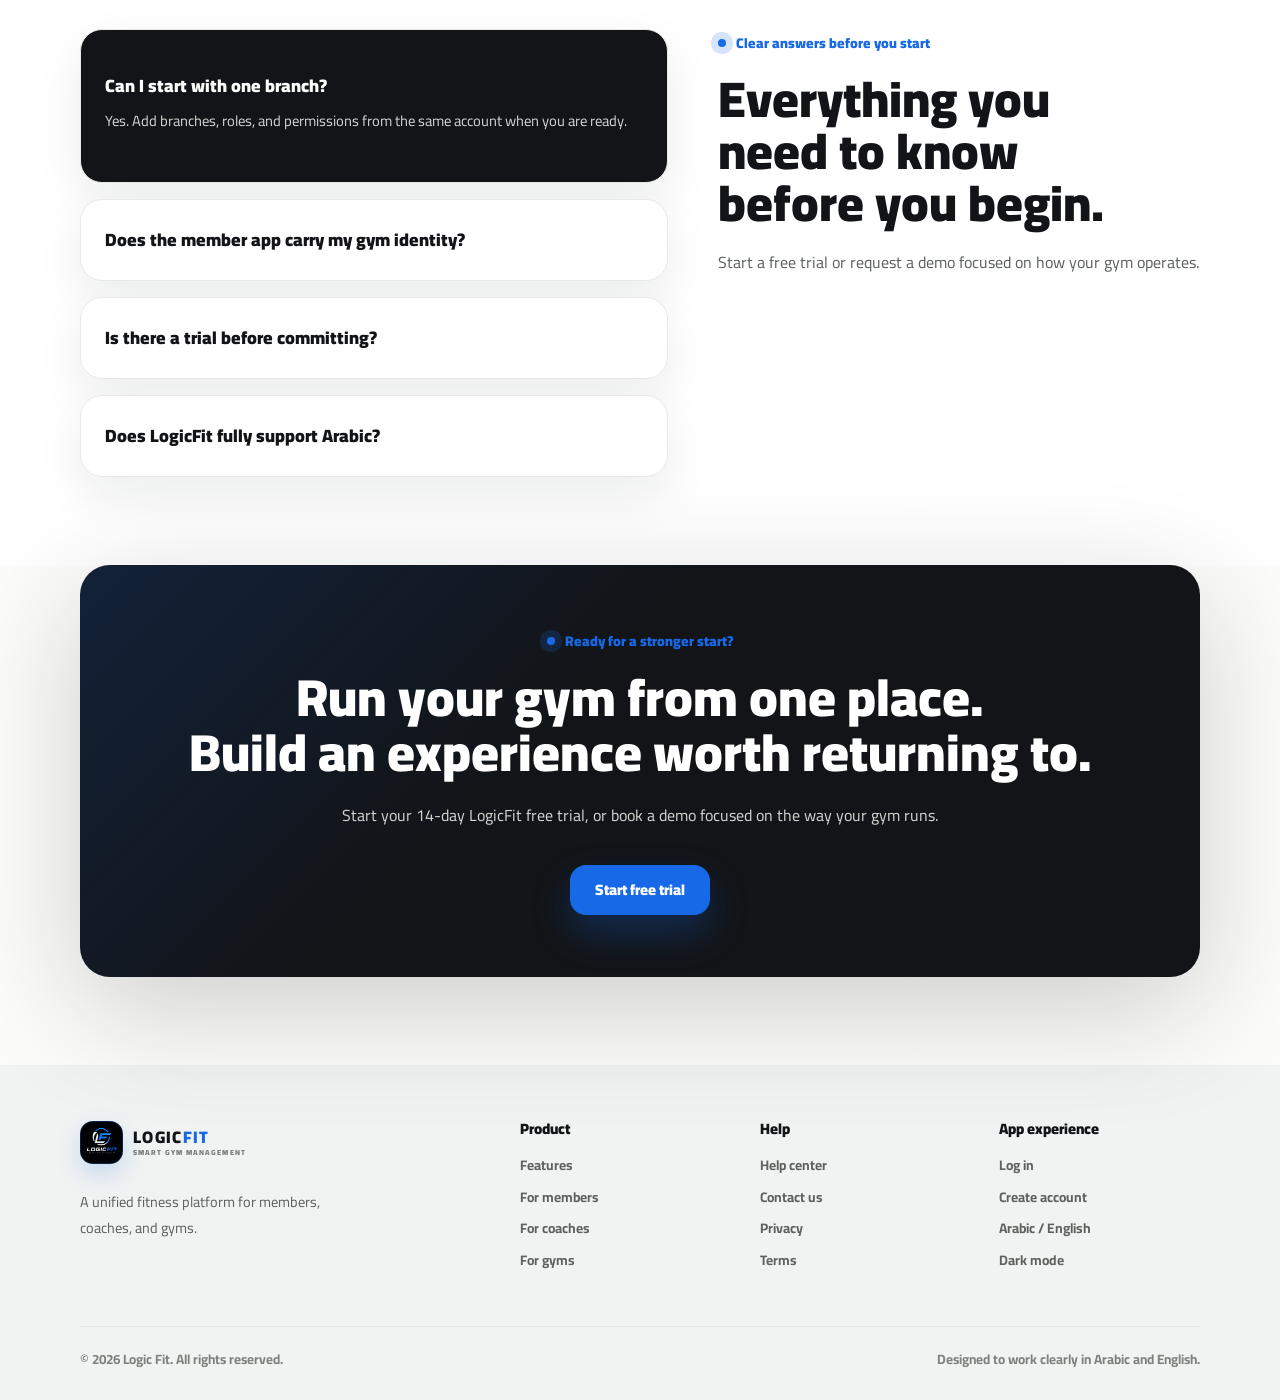
==== commit 073297ff: "feat: redesign premium hero header" ====
--- a/index.html
+++ b/index.html
@@ -84,7 +84,7 @@
           <span class="hero-brand-copy"><strong>LOGIC<span>FIT</span></strong><small>SMART GYM MANAGEMENT</small></span>
         </div>
         <p class="section-kicker">THE OPERATING SYSTEM FOR MODERN GYMS</p>
-        <h1>Run every part of your gym<br>from one intelligent workspace.</h1>
+        <h1>Run every part of your gym<br><span class="hero-highlight">from one intelligent workspace.</span></h1>
         <p>From a member's first check-in to the last report of the day, LogicFit gives owners, managers, and coaches one clear view of the operation.</p>
         <div class="hero-actions">
           <a class="btn btn-primary btn-large" href="https://gym-membership-app-smoky.vercel.app/register-gym" target="_blank" rel="noopener noreferrer">Start free trial</a>
@@ -96,6 +96,8 @@
         </div>
       </div>
     </section>
+
+    <div class="hero-scroll-cue" aria-hidden="true"><span></span><small>Scroll to explore</small></div>
   </header>
 
   <main>
--- a/assets/css/style.css
+++ b/assets/css/style.css
@@ -3542,3 +3542,527 @@
     width: 100%;
   }
 }
+
+/* Premium hero treatment */
+.hero-shell {
+  --hero-ink: #f7fbff;
+  --hero-muted: rgba(214, 228, 248, 0.68);
+  min-height: 840px;
+  padding-top: 30px;
+  padding-bottom: 34px;
+  background:
+    radial-gradient(circle at 82% 22%, rgba(23, 105, 232, 0.22), transparent 28%),
+    radial-gradient(circle at 15% 78%, rgba(62, 48, 160, 0.16), transparent 26%),
+    linear-gradient(120deg, #010711 0%, #041426 52%, #020b17 100%);
+  color: var(--hero-ink);
+}
+
+.hero-shell::before {
+  background-image:
+    linear-gradient(rgba(117, 177, 255, 0.055) 1px, transparent 1px),
+    linear-gradient(90deg, rgba(117, 177, 255, 0.055) 1px, transparent 1px);
+  background-size: 64px 64px;
+  -webkit-mask-image: linear-gradient(180deg, rgba(0, 0, 0, 0.58), transparent 82%);
+  mask-image: linear-gradient(180deg, rgba(0, 0, 0, 0.58), transparent 82%);
+  opacity: 0.44;
+}
+
+.hero-shell::after {
+  top: 200px;
+  left: auto;
+  right: -260px;
+  width: 680px;
+  height: 680px;
+  border-color: rgba(85, 157, 255, 0.11);
+  box-shadow: 0 0 0 42px rgba(23, 105, 232, 0.03), 0 0 0 84px rgba(23, 105, 232, 0.018);
+  transform: none;
+}
+
+.nav-v2 {
+  background: linear-gradient(180deg, rgba(3, 14, 28, 0.84), rgba(2, 10, 20, 0.72));
+  border-color: rgba(126, 183, 255, 0.16);
+  box-shadow: 0 10px 30px rgba(0, 0, 0, 0.13);
+}
+
+.nav-v2.is-scrolled {
+  background: rgba(2, 9, 19, 0.97);
+  border-color: rgba(126, 183, 255, 0.22);
+  box-shadow: 0 17px 44px rgba(0, 0, 0, 0.36);
+}
+
+.nav-brand-copy strong,
+.nav-brand-copy strong span,
+.nav-links a,
+.nav-language,
+.nav-login {
+  color: #f7fbff;
+}
+
+.nav-brand-copy strong span {
+  color: #5aa5ff;
+}
+
+.nav-brand-copy small {
+  color: rgba(190, 213, 243, 0.58);
+}
+
+.nav-links {
+  border-color: rgba(126, 183, 255, 0.13);
+  background: rgba(9, 29, 52, 0.62);
+}
+
+.nav-links a {
+  opacity: 0.72;
+}
+
+.nav-links a:hover,
+.nav-links a.is-active {
+  background: rgba(23, 105, 232, 0.22);
+  box-shadow: inset 0 0 0 1px rgba(91, 164, 255, 0.14), 0 6px 18px rgba(0, 0, 0, 0.16);
+  color: #ffffff;
+}
+
+.nav-language:hover,
+.nav-login:hover {
+  background: rgba(23, 105, 232, 0.18);
+  color: #ffffff;
+}
+
+.theme-toggle,
+.menu-button {
+  border-color: rgba(126, 183, 255, 0.2);
+  background: rgba(9, 29, 52, 0.72);
+  color: #e8f2ff;
+  box-shadow: inset 0 1px 0 rgba(255, 255, 255, 0.08), 0 9px 22px rgba(0, 0, 0, 0.18);
+}
+
+.theme-toggle:hover,
+.menu-button:hover {
+  border-color: rgba(91, 164, 255, 0.72);
+  background: rgba(23, 105, 232, 0.22);
+  box-shadow: 0 12px 28px rgba(0, 0, 0, 0.24), 0 0 0 4px rgba(23, 105, 232, 0.08);
+}
+
+.hero-canvas {
+  min-height: 650px;
+  gap: 72px;
+  margin-top: 104px;
+}
+
+.hero-copy {
+  max-width: 620px;
+  padding-block: 38px;
+}
+
+.hero-copy::before {
+  inset-block: 12%;
+  inset-inline-start: -34px;
+  background: linear-gradient(180deg, transparent, rgba(85, 157, 255, 0.8), transparent);
+  opacity: 0.84;
+}
+
+html[dir="rtl"] .hero-copy::before {
+  inset-inline-start: auto;
+  inset-inline-end: -34px;
+}
+
+.hero-copy > .section-kicker {
+  color: #79b3ff;
+  font-size: 0.73rem;
+  font-weight: 900;
+  letter-spacing: 0.16em;
+}
+
+.hero-copy > .section-kicker::before {
+  background: #55a0ff;
+  box-shadow: 0 0 0 7px rgba(85, 157, 255, 0.16), 0 0 24px rgba(85, 157, 255, 0.82);
+}
+
+html[dir="rtl"] .hero-copy > .section-kicker {
+  letter-spacing: 0;
+}
+
+.hero-copy h1 {
+  width: min(100%, 12.5ch);
+  margin-top: 18px;
+  color: var(--hero-ink);
+  font-size: clamp(3.55rem, 5.2vw, 5.65rem);
+  letter-spacing: -0.065em;
+  line-height: 0.98;
+  text-shadow: 0 16px 42px rgba(0, 0, 0, 0.2);
+}
+
+html[lang="en"] .hero-copy h1 {
+  width: min(100%, 11.8ch);
+}
+
+html[dir="rtl"] .hero-copy h1 {
+  width: min(100%, 13.5ch);
+  letter-spacing: 0;
+  line-height: 1.15;
+}
+
+.hero-highlight {
+  background: linear-gradient(100deg, #ffffff 10%, #82baff 72%, #4a96ff 100%);
+  -webkit-background-clip: text;
+  background-clip: text;
+  color: transparent;
+}
+
+.hero-copy > p:not(.section-kicker) {
+  max-width: 50ch;
+  margin-top: 24px;
+  color: var(--hero-muted);
+  font-size: 1.04rem;
+  line-height: 1.88;
+}
+
+html[dir="rtl"] .hero-copy > p:not(.section-kicker) {
+  color: rgba(214, 228, 248, 0.76);
+}
+
+.hero-brand-lockup {
+  margin-bottom: 27px;
+}
+
+.hero-brand-mark {
+  border-color: rgba(91, 164, 255, 0.36);
+  box-shadow: 0 18px 38px rgba(23, 105, 232, 0.28), 0 0 0 6px rgba(23, 105, 232, 0.06), inset 0 0 0 1px rgba(255, 255, 255, 0.1);
+}
+
+.hero-brand-copy strong {
+  color: #f7fbff;
+}
+
+.hero-brand-copy strong span {
+  color: #5aa5ff;
+}
+
+.hero-brand-copy small {
+  color: rgba(190, 213, 243, 0.66);
+}
+
+.hero-actions {
+  margin-top: 34px;
+}
+
+.hero-actions .btn-primary {
+  box-shadow: 0 22px 46px rgba(23, 105, 232, 0.34), 0 0 0 5px rgba(23, 105, 232, 0.08);
+}
+
+.hero-actions .btn-secondary {
+  border-color: rgba(126, 183, 255, 0.24);
+  background: rgba(9, 29, 52, 0.66);
+  color: #f2f7ff;
+  box-shadow: 0 14px 30px rgba(0, 0, 0, 0.18), inset 0 1px 0 rgba(255, 255, 255, 0.06);
+}
+
+.hero-actions .btn-secondary:hover {
+  border-color: rgba(91, 164, 255, 0.7);
+  background: rgba(23, 105, 232, 0.18);
+}
+
+.hero-proof-row {
+  margin-top: 26px;
+  color: rgba(190, 213, 243, 0.62);
+}
+
+.hero-proof-row span {
+  border-color: rgba(126, 183, 255, 0.14);
+  background: rgba(8, 27, 49, 0.6);
+  box-shadow: inset 0 1px 0 rgba(255, 255, 255, 0.04);
+}
+
+.hero-proof-row strong {
+  color: #f6faff;
+}
+
+.hero-media {
+  height: 590px;
+  border-color: rgba(126, 183, 255, 0.28);
+  border-radius: 30px;
+  box-shadow: 0 38px 110px rgba(0, 0, 0, 0.42), 0 0 0 8px rgba(23, 105, 232, 0.08), 0 0 90px rgba(23, 105, 232, 0.16);
+}
+
+.hero-media::before {
+  background:
+    linear-gradient(135deg, rgba(23, 105, 232, 0.32), transparent 36%, rgba(0, 0, 0, 0.08)),
+    linear-gradient(180deg, rgba(2, 9, 19, 0.02), rgba(2, 9, 19, 0.44));
+}
+
+.hero-media::after {
+  top: 11%;
+  right: -15%;
+  width: 208px;
+  height: 208px;
+  border-color: rgba(111, 177, 255, 0.58);
+  box-shadow: 0 0 0 15px rgba(23, 105, 232, 0.09), 0 0 0 30px rgba(23, 105, 232, 0.045), 0 0 44px rgba(23, 105, 232, 0.28);
+}
+
+.hero-media-badge {
+  top: 24px;
+  inset-inline-start: 24px;
+  min-height: 36px;
+  border-color: rgba(126, 183, 255, 0.3);
+  background: rgba(2, 12, 24, 0.68);
+  box-shadow: 0 10px 24px rgba(0, 0, 0, 0.22), inset 0 1px 0 rgba(255, 255, 255, 0.08);
+}
+
+.image-caption {
+  inset-inline: 30px;
+  bottom: 30px;
+}
+
+.image-caption span {
+  color: rgba(226, 238, 255, 0.72);
+}
+
+.image-caption strong {
+  max-width: 16ch;
+  color: #ffffff;
+  font-size: 1.75rem;
+  text-shadow: 0 8px 24px rgba(0, 0, 0, 0.26);
+}
+
+.floating-metric {
+  top: 94px;
+  right: 302px;
+  border-color: rgba(91, 164, 255, 0.32);
+  background: rgba(6, 23, 42, 0.88);
+  box-shadow: 0 24px 52px rgba(0, 0, 0, 0.34), 0 0 0 6px rgba(23, 105, 232, 0.08);
+}
+
+html[dir="rtl"] .floating-metric {
+  right: auto;
+  left: 302px;
+}
+
+.floating-metric strong {
+  color: #ffffff;
+  text-shadow: 0 0 18px rgba(85, 157, 255, 0.24);
+}
+
+.floating-metric span {
+  color: rgba(207, 224, 247, 0.68);
+}
+
+.hero-scroll-cue {
+  display: flex;
+  align-items: center;
+  justify-content: center;
+  gap: 11px;
+  margin-top: 4px;
+  color: rgba(190, 213, 243, 0.56);
+  font-size: 0.72rem;
+  font-weight: 800;
+  letter-spacing: 0.12em;
+  text-transform: uppercase;
+}
+
+.hero-scroll-cue span {
+  position: relative;
+  width: 1px;
+  height: 30px;
+  display: block;
+  overflow: hidden;
+  background: rgba(126, 183, 255, 0.2);
+}
+
+.hero-scroll-cue span::after {
+  content: "";
+  position: absolute;
+  top: -100%;
+  left: 0;
+  width: 1px;
+  height: 52%;
+  background: #65acff;
+  box-shadow: 0 0 12px #65acff;
+  animation: scrollCue 2.2s ease-in-out infinite;
+}
+
+html[dir="rtl"] .hero-scroll-cue {
+  letter-spacing: 0;
+  text-transform: none;
+}
+
+@keyframes scrollCue {
+  0% {
+    top: -55%;
+  }
+
+  65%,
+  100% {
+    top: 105%;
+  }
+}
+
+@media (max-width: 1180px) {
+  .hero-shell {
+    min-height: 0;
+    padding-bottom: 64px;
+  }
+
+  .hero-canvas,
+  html[dir="rtl"] .hero-canvas {
+    grid-template-columns: 1fr;
+    grid-template-areas:
+      "copy"
+      "media";
+    min-height: 0;
+    gap: 36px;
+    margin-top: 92px;
+  }
+
+  .hero-copy {
+    max-width: 820px;
+    padding-block: 30px;
+  }
+
+  .hero-media {
+    width: 100%;
+    max-width: 720px;
+    height: 520px;
+    justify-self: center;
+  }
+
+  .floating-metric,
+  html[dir="rtl"] .floating-metric {
+    top: auto;
+    right: 42px;
+    left: auto;
+    bottom: 42px;
+  }
+
+  html[dir="rtl"] .floating-metric {
+    right: auto;
+    left: 42px;
+  }
+
+  .hero-scroll-cue {
+    margin-top: 16px;
+  }
+}
+
+@media (max-width: 920px) {
+  .hero-shell {
+    padding-top: 24px;
+  }
+
+  .hero-shell::after {
+    top: 260px;
+    right: -190px;
+    width: 480px;
+    height: 480px;
+  }
+
+  .hero-canvas {
+    margin-top: 84px;
+  }
+
+  .hero-copy h1 {
+    max-width: 13ch;
+    font-size: clamp(3.15rem, 8vw, 4.5rem);
+  }
+
+  .hero-media {
+    height: 480px;
+  }
+}
+
+@media (max-width: 620px) {
+  .hero-shell {
+    padding-bottom: 48px;
+  }
+
+  .hero-shell::after {
+    top: 270px;
+    right: -230px;
+    width: 420px;
+    height: 420px;
+  }
+
+  .hero-canvas {
+    margin-top: 80px;
+  }
+
+  .hero-copy {
+    padding-block: 20px;
+    text-align: center;
+  }
+
+  .hero-brand-lockup {
+    justify-content: center;
+  }
+
+  .hero-copy h1,
+  html[lang="en"] .hero-copy h1,
+  html[dir="rtl"] .hero-copy h1 {
+    width: 100%;
+    max-width: none;
+    font-size: 2.48rem;
+    letter-spacing: -0.04em;
+    line-height: 1.06;
+  }
+
+  html[dir="rtl"] .hero-copy h1 {
+    letter-spacing: 0;
+    line-height: 1.18;
+  }
+
+  .hero-copy > .section-kicker {
+    justify-content: center;
+    font-size: 0.67rem;
+  }
+
+  .hero-copy > p:not(.section-kicker) {
+    margin-inline: auto;
+    font-size: 0.98rem;
+    line-height: 1.8;
+  }
+
+  .hero-proof-row {
+    justify-content: center;
+  }
+
+  .hero-media {
+    height: 402px;
+    border-radius: 24px;
+  }
+
+  .hero-media-badge {
+    top: 16px;
+    inset-inline-start: 16px;
+  }
+
+  .image-caption {
+    inset-inline: 20px;
+    bottom: 22px;
+  }
+
+  .image-caption strong {
+    font-size: 1.2rem;
+  }
+
+  .floating-metric,
+  html[dir="rtl"] .floating-metric {
+    right: 18px;
+    left: auto;
+    bottom: 18px;
+    width: min(210px, calc(100% - 36px));
+  }
+
+  html[dir="rtl"] .floating-metric {
+    right: auto;
+    left: 18px;
+  }
+
+  .hero-scroll-cue {
+    display: none;
+  }
+}
+
+@media (prefers-reduced-motion: reduce) {
+  .hero-scroll-cue span::after {
+    animation: none !important;
+  }
+}
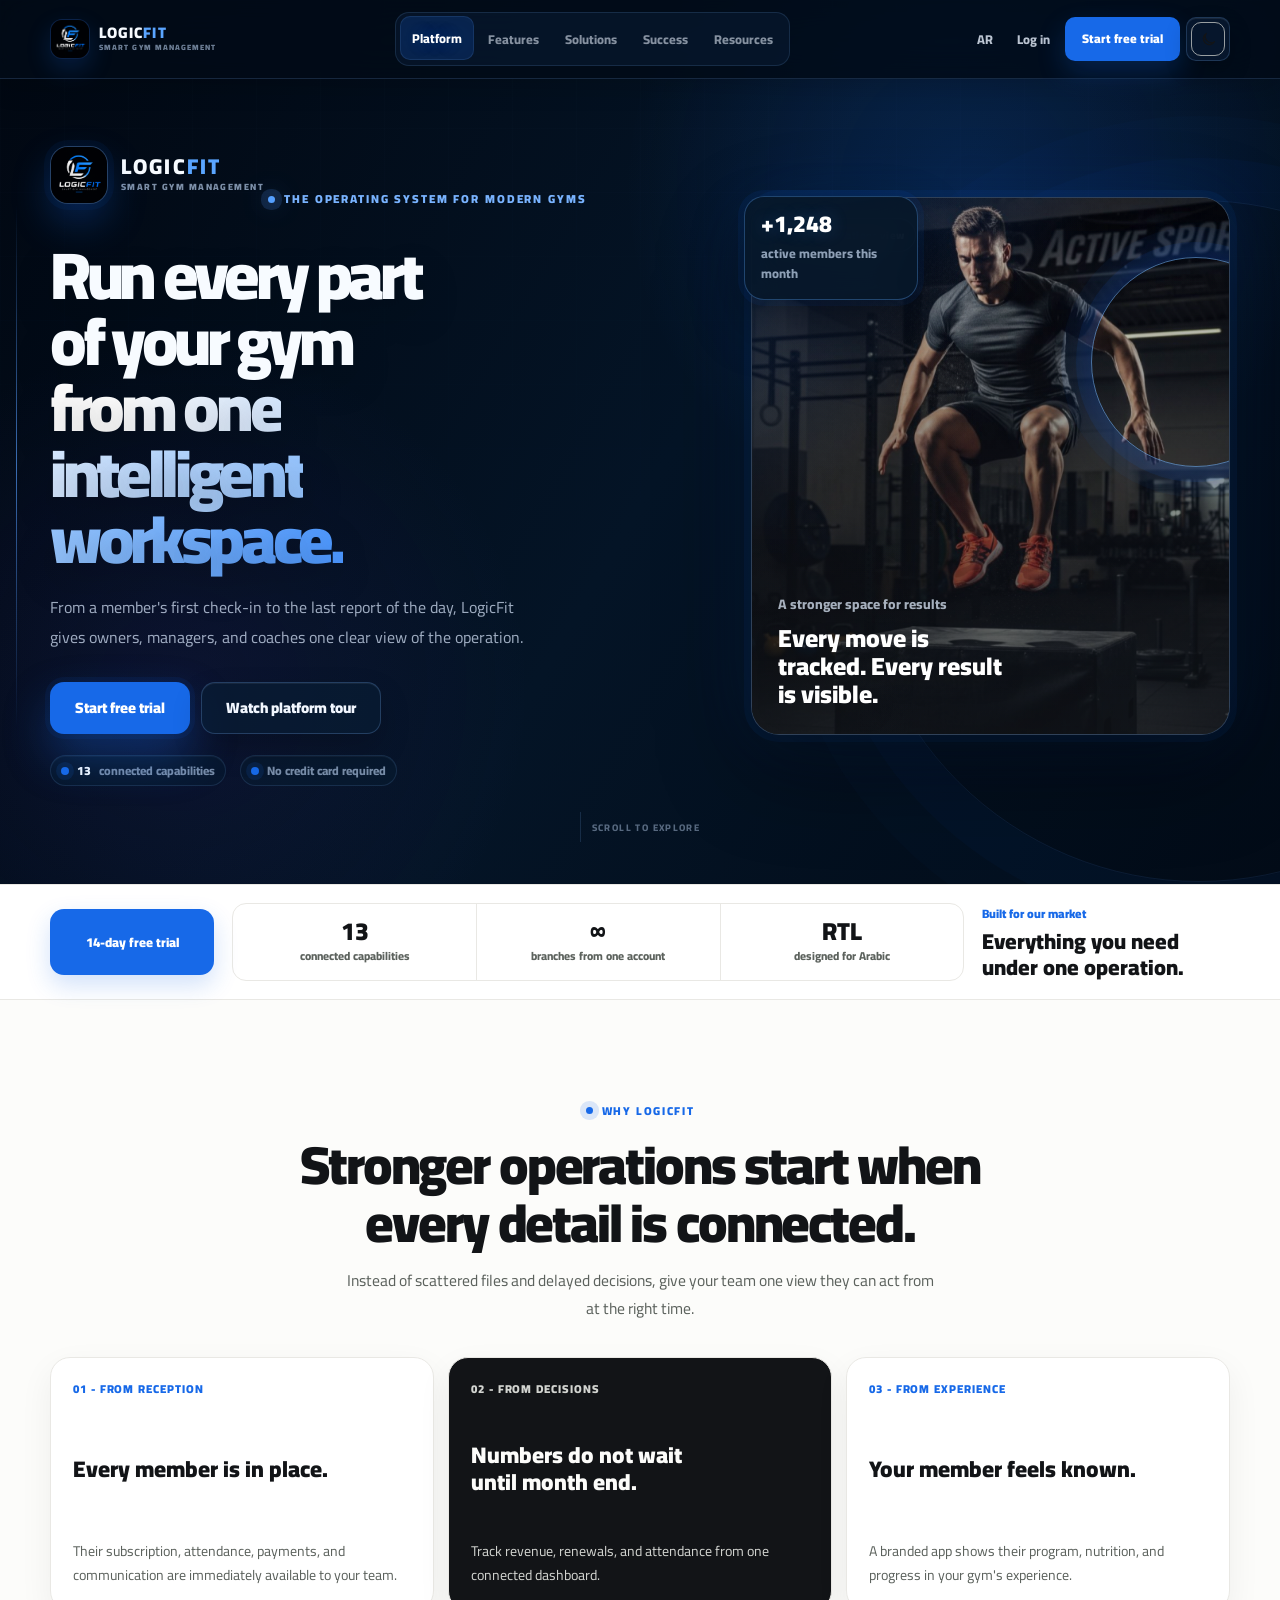
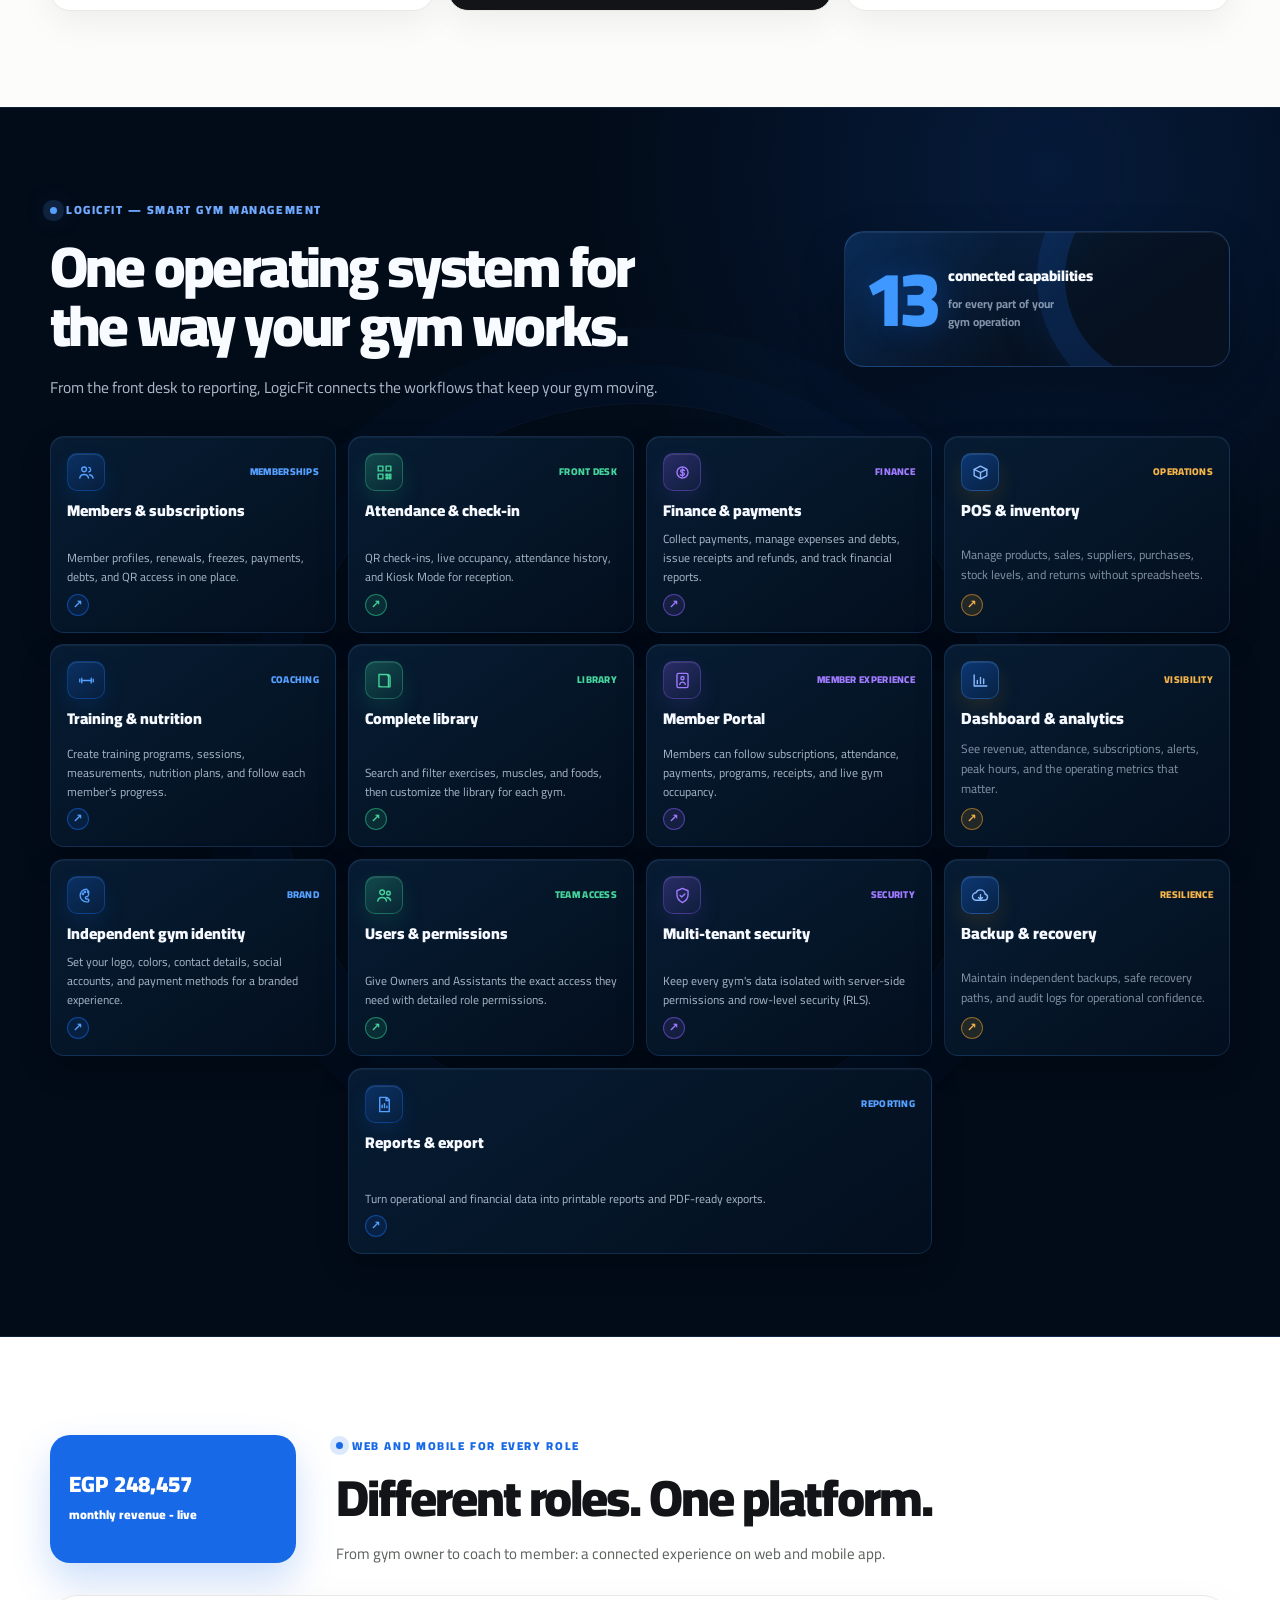
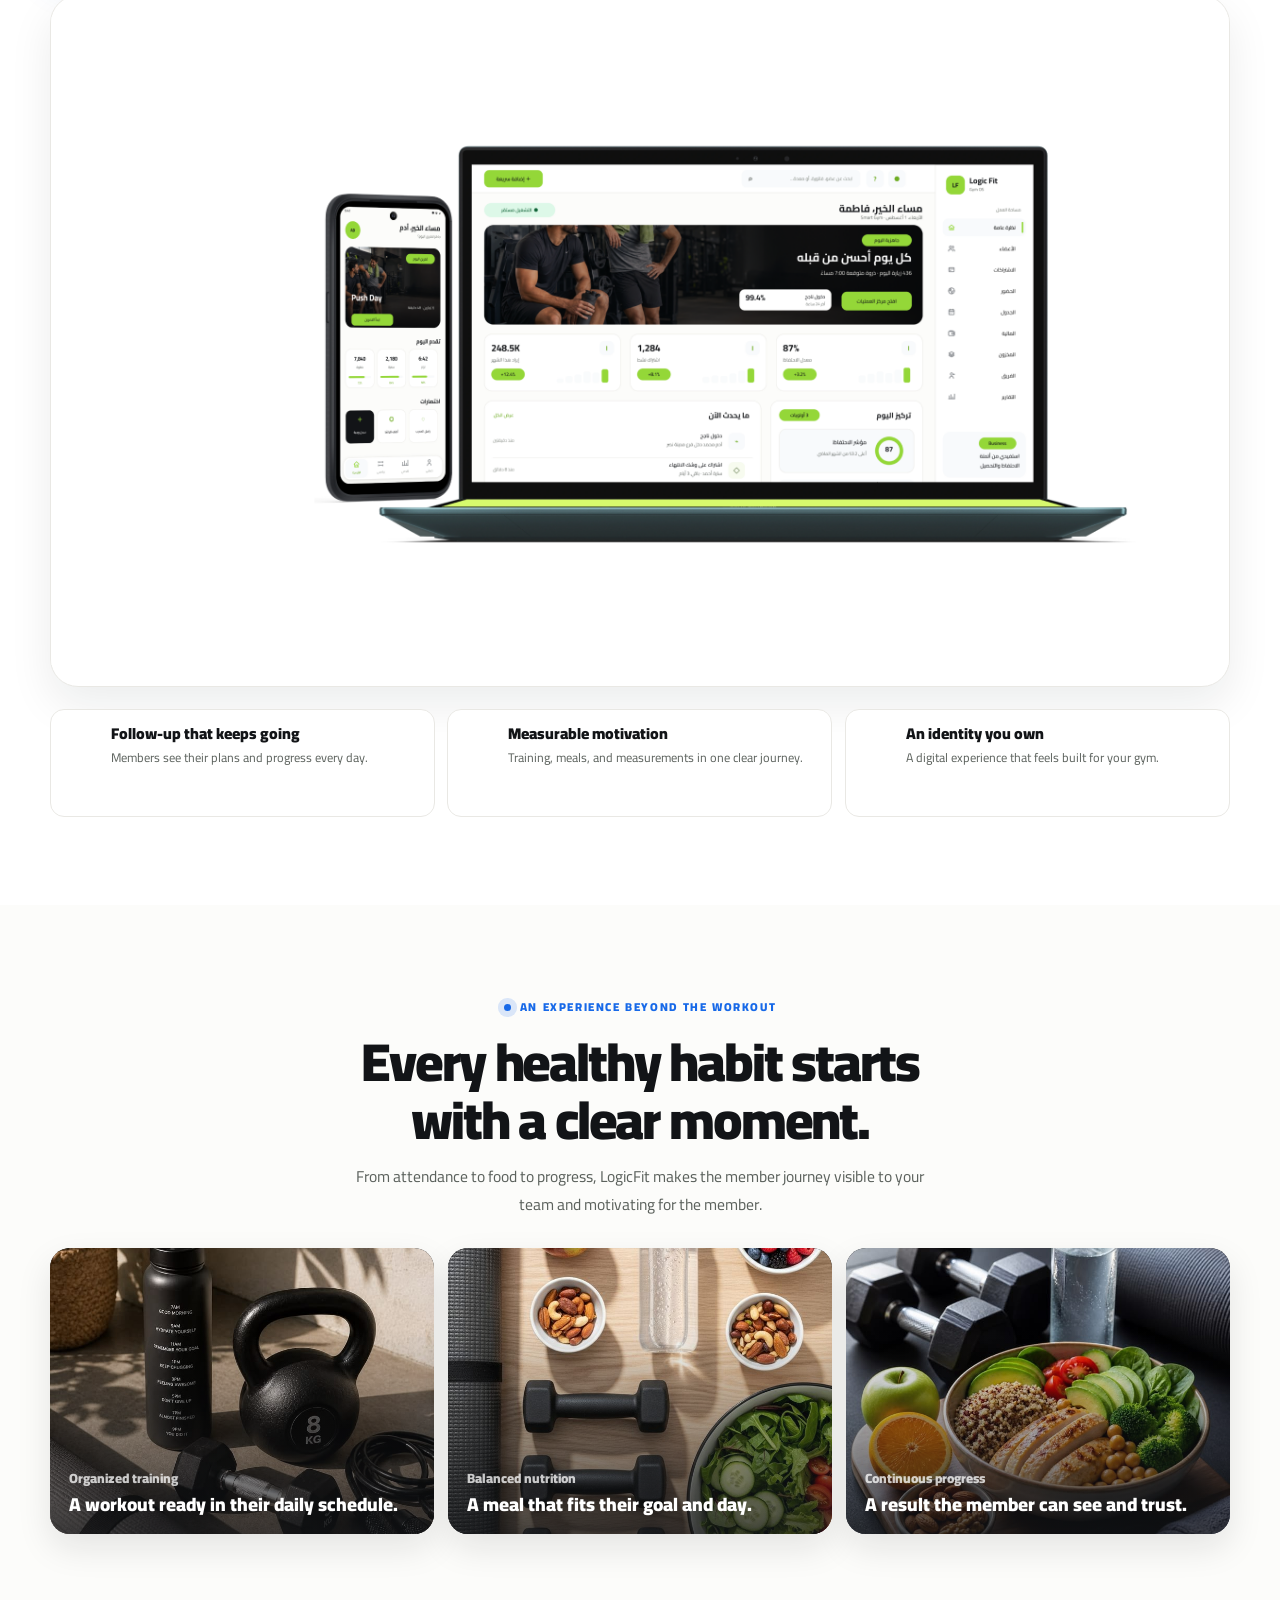
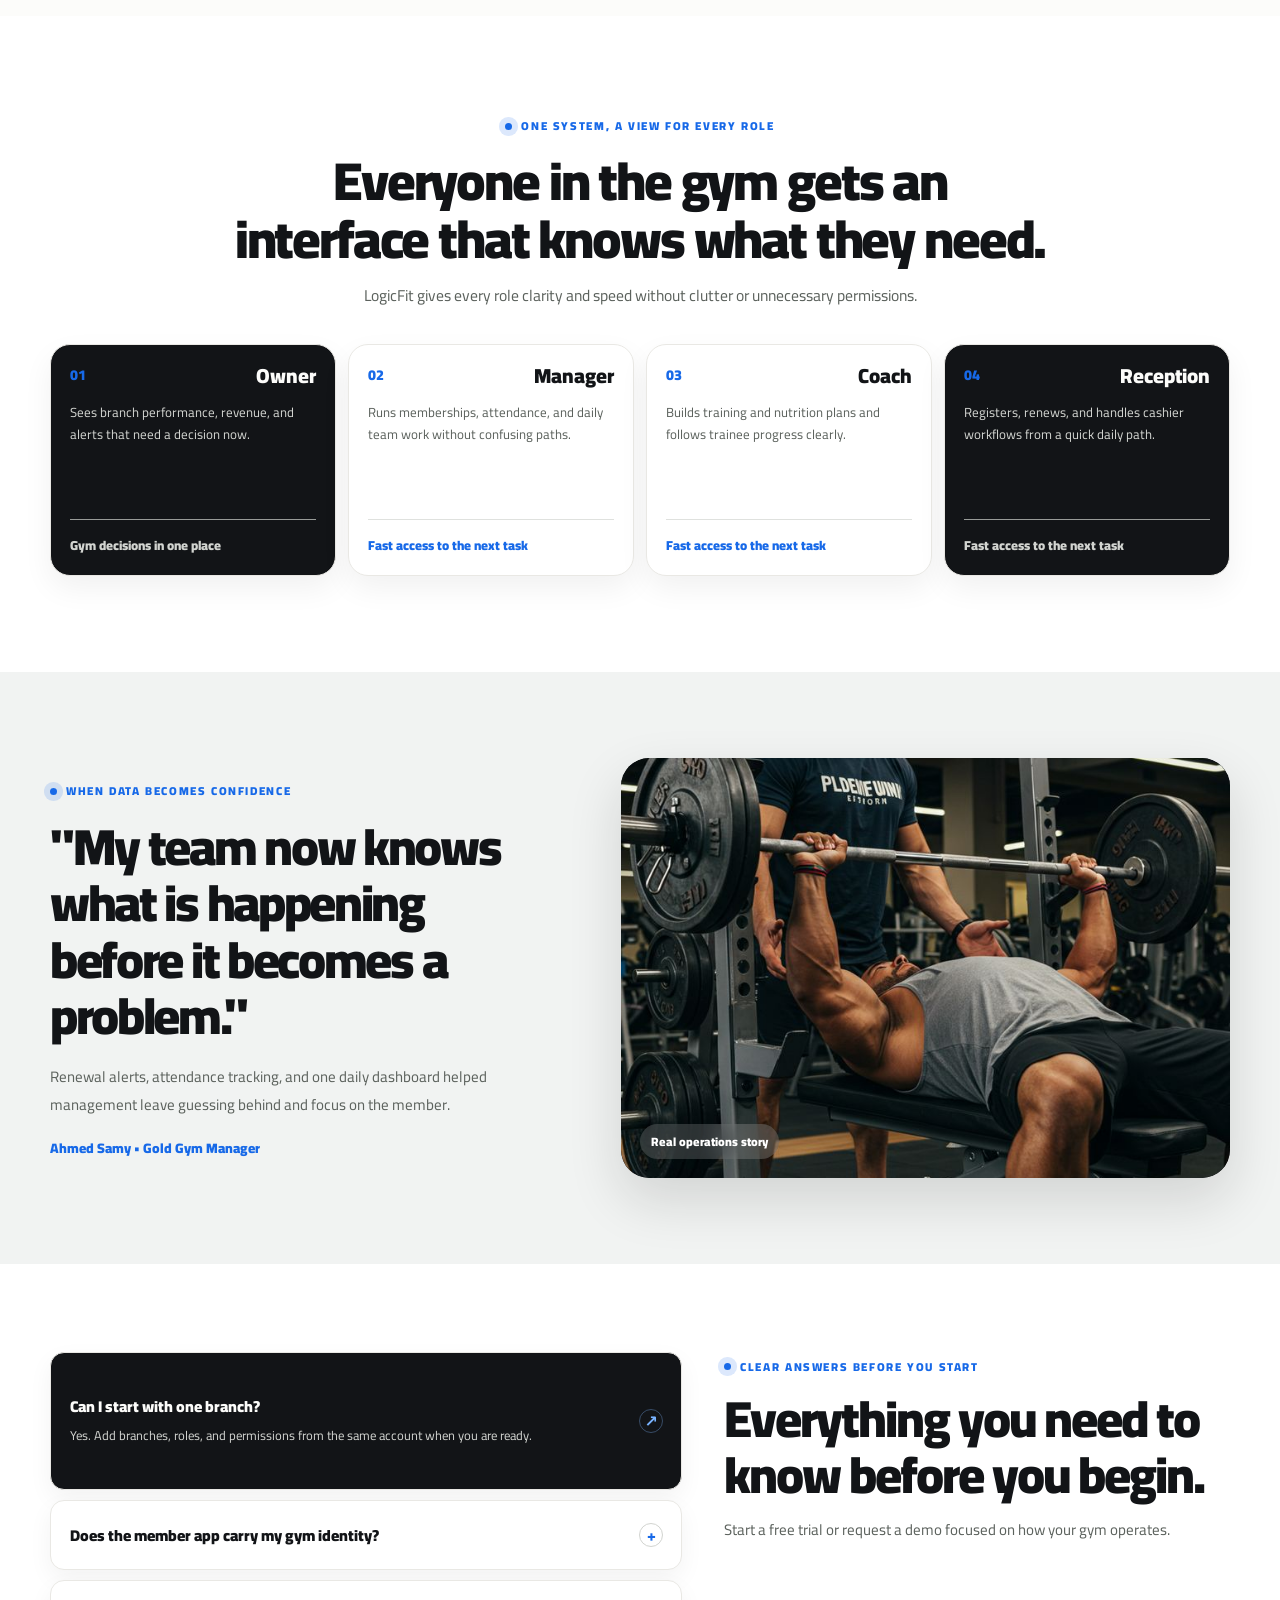
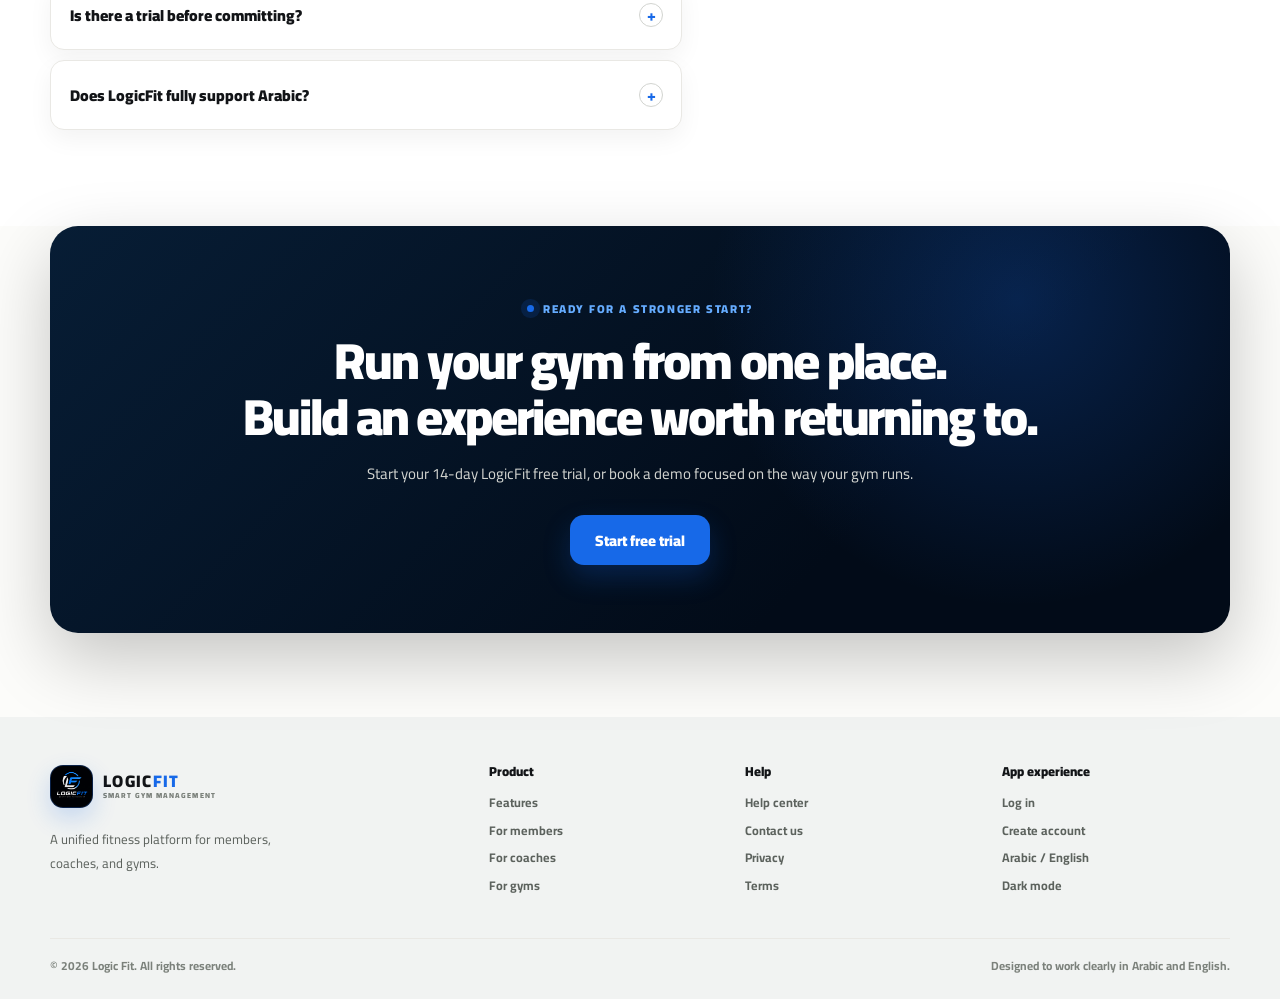
==== commit 09fbc24a: "feat: complete professional UI UX redesign" ====
--- a/index.html
+++ b/index.html
@@ -22,11 +22,12 @@
   <link rel="stylesheet" href="assets/css/style.css">
 </head>
 <body>
+  <a class="skip-link" href="#main-content">Skip to main content</a>
   <header class="hero-shell" id="home">
     <nav class="nav-v2" aria-label="Primary navigation">
       <a class="nav-brand" href="#home" aria-label="LogicFit home">
         <span class="nav-brand-mark" aria-hidden="true">
-          <img src="assets/brand/logicfit-new-logo.png" alt="">
+          <img src="assets/brand/logicfit-new-logo.png" alt="" width="1254" height="1254">
         </span>
         <span class="nav-brand-copy">
           <strong>LOGIC<span>FIT</span></strong>
@@ -34,7 +35,7 @@
         </span>
       </a>
 
-      <div class="nav-links" id="navLinks">
+      <div class="nav-links" id="navLinks" aria-label="Section links">
         <a href="#platform">Platform</a>
         <a href="#features">Features</a>
         <a href="#solutions">Solutions</a>
@@ -57,14 +58,14 @@
         </button>
       </div>
 
-      <button class="menu-button" type="button" aria-label="Open menu" aria-controls="navLinks" aria-expanded="false" data-menu>
+      <button class="menu-button" type="button" aria-label="Open menu" data-label-open="Open menu" data-label-close="Close menu" aria-controls="navLinks" aria-expanded="false" data-menu>
         <span></span><span></span><span></span>
       </button>
     </nav>
 
     <section class="hero-canvas">
       <div class="hero-media rv">
-        <img src="assets/figma-next/hero-athlete.png" alt="Athlete training inside a gym">
+        <img src="assets/figma-next/hero-athlete.png" alt="Athlete training inside a gym" width="700" height="700" fetchpriority="high">
         <div class="media-scrim"></div>
         <div class="hero-media-badge"><span class="live-dot" aria-hidden="true"></span><span>Live operations view</span></div>
         <div class="image-caption">
@@ -80,7 +81,7 @@
 
       <div class="hero-copy rv">
         <div class="hero-brand-lockup">
-          <span class="hero-brand-mark" aria-hidden="true"><img src="assets/brand/logicfit-new-logo.png" alt=""></span>
+          <span class="hero-brand-mark" aria-hidden="true"><img src="assets/brand/logicfit-new-logo.png" alt="" width="1254" height="1254"></span>
           <span class="hero-brand-copy"><strong>LOGIC<span>FIT</span></strong><small>SMART GYM MANAGEMENT</small></span>
         </div>
         <p class="section-kicker">THE OPERATING SYSTEM FOR MODERN GYMS</p>
@@ -100,7 +101,7 @@
     <div class="hero-scroll-cue" aria-hidden="true"><span></span><small>Scroll to explore</small></div>
   </header>
 
-  <main>
+  <main id="main-content" tabindex="-1">
     <section class="proof-strip" id="platform">
       <div class="wrap proof-strip-grid">
         <div class="proof-badge">14-day free trial</div>
@@ -241,8 +242,8 @@
         </div>
       </div>
       <div class="wrap showcase-frame rv">
-        <img class="showcase-light" src="assets/figma-next/web-app-showcase.png" alt="LogicFit web dashboard and mobile app mockup">
-        <img class="showcase-dark" src="assets/figma-next/web-app-showcase-dark.png" alt="LogicFit web dashboard and mobile app mockup in dark mode">
+        <img class="showcase-light" src="assets/figma-next/web-app-showcase.png" alt="LogicFit web dashboard and mobile app mockup" width="1248" height="690" loading="lazy" decoding="async">
+        <img class="showcase-dark" src="assets/figma-next/web-app-showcase-dark.png" alt="LogicFit web dashboard and mobile app mockup in dark mode" width="960" height="683" loading="lazy" decoding="async">
       </div>
       <div class="wrap benefit-grid showcase-benefits">
         <article class="benefit-card rv"><b>1</b><div><h3>Follow-up that keeps going</h3><p>Members see their plans and progress every day.</p></div></article>
@@ -258,15 +259,15 @@
         <p class="section-lead">From attendance to food to progress, LogicFit makes the member journey visible to your team and motivating for the member.</p>
         <div class="journey-grid">
           <article class="visual-card rv">
-            <img src="assets/figma-next/journey-training.png" alt="Organized training inside a gym">
+            <img src="assets/figma-next/journey-training.png" alt="Organized training inside a gym" width="736" height="1104" loading="lazy" decoding="async">
             <div><span>Organized training</span><h3>A workout ready in their daily schedule.</h3></div>
           </article>
           <article class="visual-card rv">
-            <img src="assets/figma-next/journey-nutrition.png" alt="Healthy meal in a nutrition plan">
+            <img src="assets/figma-next/journey-nutrition.png" alt="Healthy meal in a nutrition plan" width="736" height="1051" loading="lazy" decoding="async">
             <div><span>Balanced nutrition</span><h3>A meal that fits their goal and day.</h3></div>
           </article>
           <article class="visual-card rv">
-            <img src="assets/figma-next/journey-progress.png" alt="Member progress tracking">
+            <img src="assets/figma-next/journey-progress.png" alt="Member progress tracking" width="736" height="981" loading="lazy" decoding="async">
             <div><span>Continuous progress</span><h3>A result the member can see and trust.</h3></div>
           </article>
         </div>
@@ -290,7 +291,7 @@
     <section class="section story-section" id="success">
       <div class="wrap story-grid">
         <div class="story-photo rv">
-          <img src="assets/figma-next/story-gym.png" alt="Gym management team reviewing operations">
+          <img src="assets/figma-next/story-gym.png" alt="Gym management team reviewing operations" width="736" height="1051" loading="lazy" decoding="async">
           <span>Real operations story</span>
         </div>
         <div class="story-copy rv">
@@ -335,7 +336,7 @@
     <div class="wrap footer-grid">
       <div class="footer-brand">
         <a class="footer-brand-lockup" href="#home" aria-label="LogicFit home">
-          <span class="footer-brand-mark" aria-hidden="true"><img src="assets/brand/logicfit-new-logo.png" alt=""></span>
+          <span class="footer-brand-mark" aria-hidden="true"><img src="assets/brand/logicfit-new-logo.png" alt="" width="1254" height="1254"></span>
           <span class="footer-brand-copy"><strong>LOGIC<span>FIT</span></strong><small>SMART GYM MANAGEMENT</small></span>
         </a>
         <p>A unified fitness platform for members, coaches, and gyms.</p>
--- a/assets/css/style.css
+++ b/assets/css/style.css
@@ -22,6 +22,30 @@
   --lf-shadow-soft: 0 18px 48px rgba(18, 20, 23, 0.08);
   --lf-shadow-card: 0 24px 80px rgba(18, 20, 23, 0.12);
   --lf-shadow-strong: 0 32px 120px rgba(18, 20, 23, 0.2);
+  --lf-color-success: #1e9e69;
+  --lf-color-warning: #b97812;
+  --lf-color-danger: #c23b49;
+  --lf-color-info: #1769e8;
+  --lf-color-ink: #061322;
+  --lf-color-ink-deep: #020b18;
+  --lf-color-blue-soft: #65acff;
+  --lf-color-surface: #ffffff;
+  --lf-color-canvas: #f7f9fc;
+  --lf-primary-rgb: 23, 105, 232;
+  --lf-space-1: 4px;
+  --lf-space-2: 8px;
+  --lf-space-3: 12px;
+  --lf-space-4: 16px;
+  --lf-space-5: 20px;
+  --lf-space-6: 24px;
+  --lf-space-7: 32px;
+  --lf-space-8: 40px;
+  --lf-radius-sm: 10px;
+  --lf-radius-md: 14px;
+  --lf-radius-lg: 20px;
+  --lf-radius-xl: 28px;
+  --lf-focus-ring: 0 0 0 4px rgba(23, 105, 232, 0.2);
+  --lf-content-max: 1180px;
   --lf-max: 1120px;
   --lf-font: "Cairo", system-ui, -apple-system, BlinkMacSystemFont, "Segoe UI", sans-serif;
 }
@@ -38,6 +62,13 @@
   --lf-text-primary: #fcfcfa;
   --lf-text-secondary: #d2d4d0;
   --lf-text-muted: #aeb3ad;
+  --lf-color-success: #53d79a;
+  --lf-color-warning: #f4c461;
+  --lf-color-danger: #ff7c89;
+  --lf-color-info: #6aabff;
+  --lf-color-surface: #1a1d24;
+  --lf-color-canvas: #121417;
+  --lf-focus-ring: 0 0 0 4px rgba(85, 157, 255, 0.24);
   --lf-shadow-soft: 0 18px 48px rgba(0, 0, 0, 0.26);
   --lf-shadow-card: 0 24px 80px rgba(0, 0, 0, 0.34);
   --lf-shadow-strong: 0 32px 120px rgba(0, 0, 0, 0.48);
@@ -4066,3 +4097,1555 @@
     animation: none !important;
   }
 }
+
+/* Product UI/UX system pass */
+:root {
+  --lf-max: var(--lf-content-max);
+}
+
+html {
+  scroll-padding-top: 84px;
+}
+
+body {
+  min-width: 320px;
+  background: var(--lf-background-canvas);
+}
+
+.skip-link {
+  position: fixed;
+  top: 12px;
+  left: 16px;
+  z-index: 120;
+  padding: 10px 14px;
+  border: 1px solid var(--lf-action-primary-background);
+  border-radius: var(--lf-radius-sm);
+  background: var(--lf-background-surface);
+  color: var(--lf-text-primary);
+  font-size: 0.82rem;
+  font-weight: 900;
+  transform: translateY(-160%);
+  transition: transform 0.2s ease;
+}
+
+html[dir="rtl"] .skip-link {
+  right: 16px;
+  left: auto;
+}
+
+.skip-link:focus {
+  transform: translateY(0);
+}
+
+main:focus {
+  outline: none;
+}
+
+.wrap,
+.hero-canvas {
+  width: min(calc(100vw - 64px), var(--lf-content-max));
+}
+
+.section {
+  padding-block: clamp(76px, 7.5vw, 108px);
+  scroll-margin-top: 84px;
+}
+
+.section-kicker {
+  gap: 9px;
+  color: var(--lf-text-brand);
+  font-size: 0.72rem;
+  font-weight: 900;
+  letter-spacing: 0.14em;
+  line-height: 1.4;
+  text-transform: uppercase;
+}
+
+html[dir="rtl"] .section-kicker {
+  letter-spacing: 0;
+  text-transform: none;
+}
+
+.section-kicker::before {
+  width: 7px;
+  height: 7px;
+  box-shadow: 0 0 0 6px rgba(23, 105, 232, 0.15);
+}
+
+.section-lead {
+  max-width: 66ch;
+  color: var(--lf-text-secondary);
+  font-size: 0.98rem;
+  line-height: 1.8;
+}
+
+.centered-section h2,
+.features-intro h2,
+.showcase-head h2,
+.faq-copy h2,
+.cta-card h2 {
+  letter-spacing: -0.04em;
+  line-height: 1.08;
+}
+
+html[dir="rtl"] .centered-section h2,
+html[dir="rtl"] .features-intro h2,
+html[dir="rtl"] .showcase-head h2,
+html[dir="rtl"] .faq-copy h2,
+html[dir="rtl"] .cta-card h2 {
+  letter-spacing: 0;
+  line-height: 1.18;
+}
+
+.btn {
+  border-radius: var(--lf-radius-md);
+  transition: background 0.2s ease, border-color 0.2s ease, box-shadow 0.2s ease, color 0.2s ease, transform 0.2s ease;
+}
+
+.btn:focus-visible,
+.theme-toggle:focus-visible,
+.menu-button:focus-visible,
+.nav-links a:focus-visible,
+.nav-language:focus-visible,
+.nav-login:focus-visible,
+.footer-grid a:focus-visible {
+  outline: 0;
+  box-shadow: var(--lf-focus-ring);
+}
+
+.btn-primary {
+  box-shadow: 0 12px 28px rgba(23, 105, 232, 0.23);
+}
+
+.btn-primary:hover {
+  box-shadow: 0 16px 34px rgba(23, 105, 232, 0.3);
+}
+
+html:not(.js) .rv {
+  opacity: 1;
+  transform: none;
+  transition: none;
+}
+
+.scroll-progress {
+  height: 2px;
+  box-shadow: 0 0 14px rgba(23, 105, 232, 0.48);
+}
+
+html[dir="rtl"] .scroll-progress {
+  right: 0;
+  left: auto;
+  transform-origin: right center;
+}
+
+/* Navigation */
+.nav-v2 {
+  min-height: 72px;
+  padding-inline: max(20px, calc((100vw - var(--lf-content-max)) / 2));
+  gap: 18px;
+  border-color: rgba(126, 183, 255, 0.17);
+  background: rgba(2, 11, 23, 0.84);
+  box-shadow: 0 8px 26px rgba(0, 0, 0, 0.16);
+  backdrop-filter: blur(20px) saturate(125%);
+}
+
+.nav-v2.is-scrolled {
+  min-height: 62px;
+  background: rgba(2, 9, 19, 0.96);
+  border-color: rgba(126, 183, 255, 0.24);
+  box-shadow: 0 14px 34px rgba(0, 0, 0, 0.34);
+}
+
+.nav-brand {
+  gap: 9px;
+}
+
+.nav-brand-mark {
+  width: 40px;
+  height: 40px;
+  border-radius: 12px;
+}
+
+.nav-brand-copy strong {
+  font-size: 0.96rem;
+}
+
+.nav-links {
+  max-width: 540px;
+  justify-content: center;
+  border-color: rgba(126, 183, 255, 0.14);
+  border-radius: var(--lf-radius-md);
+  background: rgba(9, 29, 52, 0.56);
+}
+
+.nav-links a {
+  padding: 8px 12px;
+  color: rgba(234, 243, 255, 0.78);
+  font-size: 0.8rem;
+}
+
+.nav-links a:hover,
+.nav-links a.is-active {
+  background: rgba(23, 105, 232, 0.2);
+  color: #ffffff;
+  box-shadow: inset 0 0 0 1px rgba(126, 183, 255, 0.12);
+}
+
+.nav-controls {
+  gap: 6px;
+}
+
+.nav-language,
+.nav-login {
+  min-height: 36px;
+  padding-inline: 9px;
+  border-radius: var(--lf-radius-sm);
+  color: rgba(234, 243, 255, 0.8);
+  font-size: 0.8rem;
+}
+
+.btn-nav {
+  min-height: 40px;
+  padding-inline: 16px;
+  border-radius: var(--lf-radius-sm);
+  font-size: 0.78rem;
+}
+
+.theme-toggle,
+.menu-button {
+  border-radius: var(--lf-radius-sm);
+}
+
+/* Hero */
+.hero-shell {
+  min-height: 0;
+  padding-block: 22px 42px;
+  background:
+    radial-gradient(circle at 76% 21%, rgba(23, 105, 232, 0.2), transparent 29%),
+    radial-gradient(circle at 14% 78%, rgba(62, 48, 160, 0.14), transparent 27%),
+    linear-gradient(120deg, #010711 0%, #041426 52%, #020b17 100%);
+}
+
+.hero-canvas {
+  min-height: 620px;
+  grid-template-columns: minmax(0, 1fr) minmax(410px, 0.76fr);
+  gap: clamp(42px, 5.5vw, 76px);
+  margin-top: 98px;
+}
+
+html[dir="rtl"] .hero-canvas {
+  grid-template-columns: minmax(410px, 0.76fr) minmax(0, 1fr);
+}
+
+.hero-copy {
+  max-width: 660px;
+  padding-block: 26px;
+}
+
+.hero-brand-lockup {
+  margin-bottom: 22px;
+}
+
+.hero-copy h1 {
+  width: min(100%, 12.5ch);
+  margin-top: 16px;
+  font-size: clamp(3.7rem, 5.2vw, 5.3rem);
+  letter-spacing: -0.065em;
+  line-height: 0.99;
+}
+
+html[lang="en"] .hero-copy h1 {
+  width: min(100%, 12ch);
+}
+
+html[dir="rtl"] .hero-copy h1 {
+  width: min(100%, 13.5ch);
+  letter-spacing: 0;
+  line-height: 1.14;
+}
+
+.hero-copy > p:not(.section-kicker) {
+  max-width: 54ch;
+  margin-top: 22px;
+  color: rgba(214, 228, 248, 0.73);
+  font-size: 1rem;
+  line-height: 1.86;
+}
+
+.hero-actions {
+  gap: 11px;
+  margin-top: 29px;
+}
+
+.hero-actions .btn {
+  min-height: 52px;
+  border-radius: var(--lf-radius-md);
+}
+
+.hero-proof-row {
+  gap: 10px 14px;
+  margin-top: 21px;
+  font-size: 0.76rem;
+}
+
+.hero-proof-row span {
+  min-height: 30px;
+  padding: 5px 10px;
+  border-radius: 999px;
+}
+
+.hero-media {
+  width: 100%;
+  height: clamp(520px, 42vw, 590px);
+  border-radius: var(--lf-radius-xl);
+  box-shadow: 0 34px 92px rgba(0, 0, 0, 0.42), 0 0 0 7px rgba(23, 105, 232, 0.07), 0 0 76px rgba(23, 105, 232, 0.14);
+}
+
+.hero-media-badge {
+  top: 20px;
+  inset-inline-start: 20px;
+  min-height: 34px;
+  padding-inline: 11px;
+  font-size: 0.66rem;
+}
+
+.image-caption {
+  inset-inline: 26px;
+  bottom: 26px;
+}
+
+.image-caption strong {
+  font-size: 1.56rem;
+}
+
+.floating-metric {
+  top: 76px;
+  right: 312px;
+  width: 174px;
+  padding: 15px 16px;
+  border-radius: var(--lf-radius-lg);
+}
+
+html[dir="rtl"] .floating-metric {
+  right: auto;
+  left: 312px;
+}
+
+.floating-metric strong {
+  font-size: 1.45rem;
+}
+
+.hero-scroll-cue {
+  margin-top: 0;
+  opacity: 0.8;
+}
+
+/* Proof and outcome hierarchy */
+.proof-strip {
+  padding-block: 18px;
+  background: var(--lf-background-surface);
+  border-block: 1px solid var(--lf-border-subtle);
+}
+
+.proof-strip-grid {
+  grid-template-columns: 164px minmax(0, 1fr) 248px;
+  gap: 18px;
+}
+
+html[dir="rtl"] .proof-strip-grid {
+  direction: rtl;
+}
+
+html[dir="rtl"] .proof-intro,
+html[dir="rtl"] .proof-metrics,
+html[dir="rtl"] .proof-badge {
+  direction: rtl;
+}
+
+.proof-badge {
+  min-height: 66px;
+  border-radius: var(--lf-radius-md);
+  font-size: 0.82rem;
+  box-shadow: 0 10px 24px rgba(23, 105, 232, 0.2);
+}
+
+.proof-metrics {
+  border-radius: var(--lf-radius-md);
+}
+
+.proof-metrics article {
+  min-height: 76px;
+  gap: 3px;
+  padding: 10px;
+}
+
+.proof-metrics strong {
+  font-size: 1.55rem;
+}
+
+.proof-metrics span {
+  font-size: 0.72rem;
+}
+
+.proof-intro span {
+  font-size: 0.76rem;
+}
+
+.proof-intro h2 {
+  margin-top: 5px;
+  font-size: 1.36rem;
+  line-height: 1.2;
+}
+
+.centered-section h2 {
+  width: min(100%, 850px);
+  margin-top: 15px;
+  font-size: clamp(2.35rem, 4.2vw, 3.8rem);
+}
+
+.centered-section .section-lead {
+  width: min(100%, 660px);
+  margin-top: 14px;
+}
+
+.outcome-grid {
+  gap: 14px;
+  margin-top: 34px;
+}
+
+.outcome-card {
+  min-height: 254px;
+  gap: 18px;
+  padding: 22px;
+  border-radius: var(--lf-radius-lg);
+  box-shadow: 0 12px 34px rgba(18, 20, 23, 0.06);
+}
+
+.outcome-card span {
+  font-size: 0.72rem;
+  letter-spacing: 0.08em;
+  text-transform: uppercase;
+}
+
+html[dir="rtl"] .outcome-card span {
+  letter-spacing: 0;
+  text-transform: none;
+}
+
+.outcome-card h3 {
+  font-size: 1.42rem;
+  line-height: 1.2;
+}
+
+.outcome-card p {
+  font-size: 0.88rem;
+  line-height: 1.75;
+}
+
+html[data-theme="dark"] .outcome-card:not(:nth-child(2)),
+html[data-theme="dark"] .benefit-card,
+html[data-theme="dark"] .role-tile,
+html[data-theme="dark"] .faq-card {
+  background: var(--lf-background-raised);
+  border-color: var(--lf-border-default);
+}
+
+/* Feature system: dense, scannable product inventory */
+.features-section {
+  padding-block: 88px 82px;
+  background:
+    radial-gradient(circle at 82% 5%, rgba(23, 105, 232, 0.16), transparent 30%),
+    #020b18;
+}
+
+.features-head {
+  grid-template-columns: minmax(0, 1.32fr) minmax(252px, 0.68fr);
+  gap: 44px;
+  margin-bottom: 34px;
+}
+
+html[dir="rtl"] .features-head {
+  grid-template-areas: "summary intro";
+}
+
+.features-intro h2 {
+  max-width: 700px;
+  margin-top: 14px;
+  font-size: clamp(2.45rem, 4vw, 3.8rem);
+}
+
+.features-intro .section-lead {
+  max-width: 620px;
+  margin-top: 15px;
+  font-size: 0.92rem;
+}
+
+.features-summary {
+  min-height: 136px;
+  gap: 14px;
+  padding: 19px;
+  border-radius: var(--lf-radius-lg);
+  box-shadow: 0 20px 46px rgba(0, 0, 0, 0.24), inset 0 1px 0 rgba(255, 255, 255, 0.07);
+}
+
+.features-count {
+  font-size: clamp(4rem, 6vw, 5.6rem);
+}
+
+.features-summary strong {
+  font-size: 0.94rem;
+}
+
+.features-summary > div span {
+  font-size: 0.73rem;
+}
+
+.features-grid {
+  gap: 12px;
+}
+
+.features-section .feature-card {
+  min-height: 186px;
+  gap: 10px;
+  padding: 16px;
+  border-radius: 14px;
+  box-shadow: 0 13px 30px rgba(0, 0, 0, 0.22), inset 0 1px 0 rgba(255, 255, 255, 0.05);
+}
+
+.features-section .feature-card:hover {
+  box-shadow: 0 20px 38px rgba(0, 0, 0, 0.28), 0 0 0 3px rgba(var(--feature-rgb), 0.05);
+}
+
+.features-section .feature-card-top {
+  min-height: 36px;
+}
+
+.features-section .feature-index {
+  width: 38px;
+  height: 38px;
+  flex-basis: 38px;
+  border-radius: 10px;
+}
+
+.features-section .feature-card h3 {
+  font-size: 0.98rem;
+}
+
+.features-section .feature-card p {
+  min-height: 44px;
+  padding-bottom: 28px;
+  font-size: 0.74rem;
+  line-height: 1.62;
+}
+
+.features-section .feature-card p::after {
+  right: auto;
+  inset-inline-start: 0;
+  width: 20px;
+  height: 20px;
+}
+
+.features-section .feature-card:last-child {
+  grid-column: 2 / span 2;
+  width: 100%;
+}
+
+/* Showcase, journey and roles */
+.showcase-section {
+  padding-block: 94px 88px;
+}
+
+.showcase-head {
+  grid-template-columns: 246px minmax(0, 1fr);
+  gap: 40px;
+  margin-bottom: 28px;
+}
+
+html[dir="rtl"] .showcase-head {
+  direction: rtl;
+}
+
+.showcase-head h2 {
+  margin-top: 14px;
+  font-size: clamp(2.35rem, 4vw, 3.65rem);
+}
+
+.showcase-head .section-lead {
+  margin-top: 14px;
+  font-size: 0.94rem;
+}
+
+.live-insight {
+  min-height: 128px;
+  gap: 8px;
+  padding: 19px;
+  border-radius: var(--lf-radius-lg);
+  box-shadow: 0 18px 38px rgba(23, 105, 232, 0.22);
+}
+
+.live-insight strong {
+  font-size: 1.4rem;
+}
+
+.live-insight span {
+  font-size: 0.78rem;
+}
+
+.showcase-frame {
+  border: 1px solid var(--lf-border-subtle);
+  border-radius: var(--lf-radius-xl);
+  background: var(--lf-background-raised);
+  box-shadow: 0 18px 44px rgba(18, 20, 23, 0.08);
+}
+
+html[data-theme="dark"] .showcase-frame {
+  width: 100%;
+  border-color: var(--lf-border-default);
+  background: var(--lf-background-raised);
+  box-shadow: 0 22px 54px rgba(0, 0, 0, 0.3);
+}
+
+.showcase-frame img {
+  border-radius: 22px;
+}
+
+.showcase-benefits {
+  gap: 12px;
+  margin-top: 22px;
+}
+
+.showcase-section .benefit-card {
+  min-height: 108px;
+  padding: 16px;
+  border-color: var(--lf-border-subtle);
+  border-radius: var(--lf-radius-md);
+  box-shadow: none;
+}
+
+.benefit-card {
+  min-height: 112px;
+  gap: 12px;
+  padding: 16px;
+  border-radius: var(--lf-radius-md);
+}
+
+.benefit-card b {
+  width: 32px;
+  height: 32px;
+  font-size: 0.82rem;
+}
+
+.benefit-card h3 {
+  font-size: 0.98rem;
+}
+
+.benefit-card p {
+  margin-top: 6px;
+  font-size: 0.78rem;
+  line-height: 1.65;
+}
+
+.journey-section {
+  padding-block: 88px 82px;
+}
+
+.journey-grid {
+  gap: 14px;
+  margin-top: 28px;
+}
+
+.visual-card {
+  height: 286px;
+  border-radius: var(--lf-radius-lg);
+  box-shadow: 0 14px 34px rgba(18, 20, 23, 0.1);
+}
+
+.visual-card div {
+  inset-inline: 19px;
+  bottom: 19px;
+}
+
+.visual-card h3 {
+  margin-top: 6px;
+  font-size: 1.18rem;
+}
+
+.role-rail {
+  gap: 12px;
+  margin-top: 34px;
+}
+
+.role-tile {
+  min-height: 232px;
+  gap: 14px;
+  padding: 19px;
+  border-radius: var(--lf-radius-lg);
+  box-shadow: 0 12px 30px rgba(18, 20, 23, 0.06);
+}
+
+.role-tile h3 {
+  font-size: 1.28rem;
+}
+
+.role-tile p,
+.role-tile span {
+  font-size: 0.82rem;
+  line-height: 1.7;
+}
+
+.role-tile span {
+  padding-top: 14px;
+}
+
+/* Story, FAQ and conversion */
+.story-section {
+  padding-block: 86px;
+}
+
+.story-grid {
+  grid-template-columns: 0.9fr 1.1fr;
+  gap: clamp(34px, 6vw, 72px);
+}
+
+.story-photo,
+.story-photo img {
+  min-height: 420px;
+  height: 420px;
+  border-radius: var(--lf-radius-xl);
+}
+
+.story-photo {
+  box-shadow: 0 22px 54px rgba(18, 20, 23, 0.14);
+}
+
+.story-photo span {
+  inset-inline-start: 19px;
+  bottom: 19px;
+  padding: 8px 11px;
+  font-size: 0.76rem;
+}
+
+.story-copy blockquote {
+  margin-top: 16px;
+  font-size: clamp(2.35rem, 4vw, 3.5rem);
+  letter-spacing: -0.045em;
+  line-height: 1.1;
+}
+
+html[dir="rtl"] .story-copy blockquote {
+  letter-spacing: 0;
+  line-height: 1.2;
+}
+
+.story-copy > p:not(.section-kicker) {
+  max-width: 58ch;
+  margin-top: 20px;
+  font-size: 0.94rem;
+  line-height: 1.82;
+}
+
+.story-copy cite {
+  margin-top: 20px;
+  font-size: 0.86rem;
+}
+
+.faq-section {
+  padding-block: 88px 96px;
+}
+
+.faq-grid {
+  grid-template-columns: minmax(0, 1fr) minmax(280px, 0.8fr);
+  gap: 42px;
+}
+
+html[dir="rtl"] .faq-grid {
+  direction: rtl;
+}
+
+.faq-list {
+  gap: 10px;
+}
+
+.faq-card {
+  position: relative;
+  min-height: 70px;
+  padding: 17px 48px 17px 19px;
+  border-radius: var(--lf-radius-md);
+  box-shadow: 0 9px 24px rgba(18, 20, 23, 0.05);
+}
+
+html[dir="rtl"] .faq-card {
+  padding-inline: 19px 48px;
+}
+
+.faq-card::after {
+  position: absolute;
+  top: 50%;
+  inset-inline-end: 18px;
+  width: 22px;
+  height: 22px;
+  display: grid;
+  place-items: center;
+  border: 1px solid var(--lf-border-default);
+  border-radius: 50%;
+  color: var(--lf-text-brand);
+  font-size: 1rem;
+  font-weight: 800;
+  line-height: 1;
+  transform: translateY(-50%);
+}
+
+.faq-card:not(.featured)::after {
+  content: "+";
+}
+
+.faq-card.featured {
+  min-height: 138px;
+  padding-block: 19px;
+}
+
+.faq-card.featured::after {
+  content: "↗";
+  border-color: rgba(126, 183, 255, 0.34);
+  color: #79b3ff;
+}
+
+.faq-card h3 {
+  font-size: 0.98rem;
+  line-height: 1.35;
+}
+
+.faq-card p {
+  margin-top: 8px;
+  font-size: 0.8rem;
+  line-height: 1.7;
+}
+
+.faq-copy h2 {
+  margin-top: 14px;
+  font-size: clamp(2.35rem, 4vw, 3.45rem);
+}
+
+.faq-copy p:not(.section-kicker) {
+  margin-top: 14px;
+  font-size: 0.94rem;
+  line-height: 1.82;
+}
+
+.cta-section {
+  padding-block: 0 84px;
+}
+
+.cta-card {
+  padding: clamp(46px, 6vw, 68px) 34px;
+  border-radius: var(--lf-radius-xl);
+  background:
+    radial-gradient(circle at 82% 18%, rgba(23, 105, 232, 0.25), transparent 30%),
+    linear-gradient(135deg, #071d35, #020b18 70%);
+  box-shadow: 0 26px 70px rgba(0, 0, 0, 0.22);
+}
+
+.cta-card h2 {
+  width: min(100%, 860px);
+  margin-top: 14px;
+  font-size: clamp(2.3rem, 4vw, 3.65rem);
+}
+
+.cta-card p:not(.section-kicker) {
+  width: min(100%, 620px);
+  margin-top: 16px;
+  font-size: 0.94rem;
+  line-height: 1.8;
+}
+
+.cta-card .btn {
+  margin-top: 28px;
+}
+
+.site-footer {
+  padding-block: 48px 24px;
+}
+
+.footer-grid {
+  grid-template-columns: 1.8fr repeat(3, 1fr);
+  gap: 28px;
+  padding-bottom: 34px;
+}
+
+.footer-brand p {
+  max-width: 32ch;
+  margin-top: 14px;
+  font-size: 0.82rem;
+}
+
+.footer-grid h2 {
+  margin-bottom: 14px;
+  font-size: 0.82rem;
+}
+
+.footer-grid a:not(.footer-brand-lockup) {
+  margin: 8px 0;
+  font-size: 0.78rem;
+}
+
+.footer-bottom {
+  padding-top: 18px;
+  font-size: 0.74rem;
+}
+
+/* Laptop, tablet and mobile layouts */
+@media (max-width: 1080px) {
+  .wrap,
+  .hero-canvas {
+    width: min(calc(100vw - 48px), var(--lf-content-max));
+  }
+
+  .hero-canvas,
+  html[dir="rtl"] .hero-canvas {
+    grid-template-columns: 1fr;
+    grid-template-areas:
+      "copy"
+      "media";
+    gap: 30px;
+    margin-top: 88px;
+  }
+
+  .hero-copy {
+    max-width: 820px;
+    padding-block: 22px;
+  }
+
+  .hero-copy h1,
+  html[lang="en"] .hero-copy h1 {
+    max-width: 13ch;
+    font-size: clamp(3.25rem, 6.8vw, 4.55rem);
+  }
+
+  .hero-media {
+    width: min(100%, 760px);
+    height: 520px;
+    justify-self: center;
+  }
+
+  .floating-metric,
+  html[dir="rtl"] .floating-metric {
+    top: auto;
+    right: 42px;
+    left: auto;
+    bottom: 34px;
+  }
+
+  html[dir="rtl"] .floating-metric {
+    right: auto;
+    left: 42px;
+  }
+
+  .proof-strip-grid {
+    grid-template-columns: 164px minmax(0, 1fr);
+    grid-template-areas:
+      "badge metrics"
+      "intro intro";
+    row-gap: 14px;
+  }
+
+  html[dir="rtl"] .proof-strip-grid {
+    grid-template-areas:
+      "metrics badge"
+      "intro intro";
+  }
+
+  .proof-badge {
+    grid-area: badge;
+  }
+
+  .proof-metrics {
+    grid-area: metrics;
+  }
+
+  .proof-intro {
+    grid-area: intro;
+  }
+
+  .proof-intro h2 br {
+    display: none;
+  }
+
+  .features-head {
+    grid-template-columns: 1fr;
+    grid-template-areas:
+      "intro"
+      "summary";
+    gap: 24px;
+  }
+
+  html[dir="rtl"] .features-head {
+    grid-template-areas:
+      "intro"
+      "summary";
+  }
+
+  .features-summary {
+    max-width: 430px;
+    justify-self: start;
+  }
+
+  html[dir="rtl"] .features-summary {
+    justify-self: end;
+  }
+
+  .features-grid {
+    grid-template-columns: repeat(3, minmax(0, 1fr));
+  }
+
+  .features-section .feature-card:last-child {
+    grid-column: 2;
+    width: 100%;
+  }
+
+  .outcome-grid,
+  .journey-grid,
+  .benefit-grid {
+    grid-template-columns: repeat(3, minmax(0, 1fr));
+  }
+
+  .role-rail {
+    grid-template-columns: repeat(2, minmax(0, 1fr));
+  }
+
+  .showcase-head,
+  .story-grid,
+  .faq-grid {
+    gap: 30px;
+  }
+
+  .showcase-head {
+    grid-template-columns: 210px minmax(0, 1fr);
+  }
+}
+
+@media (max-width: 920px) {
+  .nav-v2 {
+    grid-template-columns: 40px minmax(0, 1fr) auto;
+    grid-template-areas: "controls brand menu";
+    min-height: 66px;
+    padding: 10px 18px;
+  }
+
+  html[dir="rtl"] .nav-v2 {
+    grid-template-areas: "menu brand controls";
+  }
+
+  .nav-brand {
+    justify-self: center;
+  }
+
+  .nav-brand-copy small {
+    display: none;
+  }
+
+  .nav-controls {
+    justify-self: start;
+    margin: 0;
+  }
+
+  html[dir="rtl"] .nav-controls {
+    justify-self: end;
+  }
+
+  .nav-links {
+    position: absolute;
+    top: calc(100% + 10px);
+    right: 16px;
+    left: 16px;
+    display: none;
+    flex-direction: column;
+    align-items: stretch;
+    gap: 3px;
+    padding: 7px;
+    border-radius: var(--lf-radius-lg);
+    background: rgba(3, 14, 28, 0.97);
+    box-shadow: 0 20px 46px rgba(0, 0, 0, 0.34);
+  }
+
+  .nav-links.open {
+    display: flex;
+    animation: menuReveal 0.2s ease-out both;
+  }
+
+  .nav-links a {
+    padding: 12px 13px;
+    border-radius: var(--lf-radius-sm);
+  }
+
+  .nav-links a:hover,
+  .nav-links a.is-active {
+    background: rgba(23, 105, 232, 0.19);
+  }
+
+  .menu-button {
+    justify-self: end;
+    display: block;
+  }
+
+  html[dir="rtl"] .menu-button {
+    justify-self: start;
+  }
+
+  .btn-nav,
+  .nav-login {
+    display: none;
+  }
+
+  .hero-shell {
+    padding-bottom: 54px;
+  }
+
+  .hero-scroll-cue {
+    margin-top: 14px;
+  }
+
+  .showcase-head,
+  .story-grid,
+  .faq-grid {
+    grid-template-columns: 1fr;
+  }
+
+  .showcase-head {
+    grid-template-columns: 1fr;
+  }
+
+  .live-insight {
+    width: min(100%, 280px);
+  }
+
+  .story-grid,
+  html[dir="rtl"] .story-grid {
+    grid-template-areas:
+      "copy"
+      "photo";
+  }
+
+  .story-copy {
+    max-width: 720px;
+  }
+
+  .faq-copy {
+    max-width: 620px;
+  }
+}
+
+@media (max-width: 800px) {
+  .section {
+    padding-block: 68px;
+  }
+
+  .features-grid,
+  .outcome-grid,
+  .journey-grid,
+  .benefit-grid,
+  .role-rail {
+    grid-template-columns: repeat(2, minmax(0, 1fr));
+  }
+
+  .features-section .feature-card:last-child {
+    grid-column: 1 / -1;
+  }
+
+  .showcase-section,
+  .journey-section,
+  .story-section,
+  .faq-section {
+    padding-block: 72px;
+  }
+
+  .footer-grid {
+    grid-template-columns: repeat(2, minmax(0, 1fr));
+  }
+
+  .footer-brand {
+    grid-column: 1 / -1;
+  }
+}
+
+@media (max-width: 600px) {
+  .wrap,
+  .hero-canvas {
+    width: min(calc(100vw - 32px), var(--lf-content-max));
+  }
+
+  .nav-v2 {
+    grid-template-columns: 40px minmax(0, 1fr) 40px;
+    padding-inline: 16px;
+  }
+
+  .nav-controls {
+    display: flex;
+  }
+
+  .nav-language,
+  .nav-login,
+  .btn-nav {
+    display: none;
+  }
+
+  .nav-brand-copy {
+    display: none;
+  }
+
+  .nav-brand-mark {
+    width: 38px;
+    height: 38px;
+  }
+
+  .hero-canvas {
+    margin-top: 80px;
+  }
+
+  .hero-copy {
+    padding-block: 18px;
+    text-align: center;
+  }
+
+  .hero-brand-lockup {
+    justify-content: center;
+  }
+
+  .hero-copy h1,
+  html[lang="en"] .hero-copy h1,
+  html[dir="rtl"] .hero-copy h1 {
+    width: 100%;
+    max-width: none;
+    font-size: clamp(2.28rem, 10vw, 3rem);
+    letter-spacing: -0.04em;
+    line-height: 1.08;
+  }
+
+  html[dir="rtl"] .hero-copy h1 {
+    letter-spacing: 0;
+    line-height: 1.18;
+  }
+
+  .hero-copy > .section-kicker {
+    justify-content: center;
+    font-size: 0.64rem;
+  }
+
+  .hero-copy > p:not(.section-kicker) {
+    margin-inline: auto;
+    font-size: 0.92rem;
+    line-height: 1.8;
+  }
+
+  .hero-actions {
+    flex-direction: column;
+  }
+
+  .hero-actions .btn,
+  .cta-card .btn {
+    width: 100%;
+  }
+
+  .hero-media {
+    height: 360px;
+    border-radius: var(--lf-radius-lg);
+  }
+
+  .hero-media-badge {
+    top: 14px;
+    inset-inline-start: 14px;
+  }
+
+  .image-caption {
+    inset-inline: 18px;
+    bottom: 86px;
+  }
+
+  .image-caption strong {
+    max-width: 14ch;
+    font-size: 1.12rem;
+  }
+
+  .floating-metric,
+  html[dir="rtl"] .floating-metric {
+    right: 16px;
+    left: auto;
+    bottom: 16px;
+    width: min(204px, calc(100% - 32px));
+  }
+
+  html[dir="rtl"] .floating-metric {
+    right: auto;
+    left: 16px;
+  }
+
+  .hero-scroll-cue {
+    display: none;
+  }
+
+  .proof-strip {
+    padding-block: 24px;
+  }
+
+  .proof-strip-grid,
+  html[dir="rtl"] .proof-strip-grid {
+    grid-template-columns: 1fr;
+    grid-template-areas:
+      "badge"
+      "metrics"
+      "intro";
+  }
+
+  .proof-badge,
+  .proof-metrics,
+  .proof-intro {
+    width: 100%;
+  }
+
+  .proof-metrics {
+    grid-template-columns: repeat(3, minmax(0, 1fr));
+  }
+
+  .proof-metrics article {
+    min-height: 68px;
+    padding-inline: 5px;
+  }
+
+  .proof-metrics span {
+    font-size: 0.64rem;
+  }
+
+  .proof-intro {
+    text-align: center;
+  }
+
+  .centered-section h2,
+  .features-intro h2,
+  .showcase-head h2,
+  .story-copy blockquote,
+  .faq-copy h2,
+  .cta-card h2 {
+    font-size: 2.08rem;
+  }
+
+  html[dir="rtl"] .centered-section h2,
+  html[dir="rtl"] .features-intro h2,
+  html[dir="rtl"] .showcase-head h2,
+  html[dir="rtl"] .story-copy blockquote,
+  html[dir="rtl"] .faq-copy h2,
+  html[dir="rtl"] .cta-card h2 {
+    line-height: 1.22;
+  }
+
+  .features-section {
+    padding-block: 70px 64px;
+  }
+
+  .features-summary {
+    min-height: 124px;
+    padding: 16px;
+  }
+
+  .features-count {
+    font-size: 4.2rem;
+  }
+
+  .features-grid,
+  .outcome-grid,
+  .journey-grid,
+  .benefit-grid,
+  .role-rail {
+    grid-template-columns: 1fr;
+  }
+
+  .features-section .feature-card:last-child {
+    grid-column: auto;
+  }
+
+  .features-section .feature-card {
+    min-height: 176px;
+  }
+
+  .outcome-card,
+  .role-tile {
+    min-height: 0;
+  }
+
+  .live-insight {
+    width: 100%;
+  }
+
+  .showcase-frame {
+    padding: 7px;
+    border-radius: var(--lf-radius-lg);
+  }
+
+  .showcase-frame img {
+    border-radius: 16px;
+  }
+
+  .benefit-card {
+    grid-template-columns: auto 1fr;
+  }
+
+  .visual-card,
+  .visual-card img {
+    height: 230px;
+    min-height: 0;
+  }
+
+  .story-photo,
+  .story-photo img {
+    min-height: 310px;
+    height: 310px;
+    border-radius: var(--lf-radius-lg);
+  }
+
+  .faq-card {
+    padding-block: 15px;
+  }
+
+  .faq-card.featured {
+    min-height: 128px;
+  }
+
+  .cta-section {
+    padding-bottom: 60px;
+  }
+
+  .cta-card {
+    padding: 40px 20px;
+    border-radius: var(--lf-radius-lg);
+  }
+
+  .footer-grid {
+    grid-template-columns: 1fr 1fr;
+    gap: 22px 16px;
+  }
+
+  .footer-bottom {
+    flex-direction: column;
+    gap: 6px;
+  }
+}
+
+@keyframes menuReveal {
+  from {
+    opacity: 0;
+    transform: translateY(-7px) scale(0.985);
+  }
+
+  to {
+    opacity: 1;
+    transform: none;
+  }
+}
+
+/* Final interaction guardrails */
+.nav-brand,
+.nav-links a,
+.nav-language,
+.nav-login,
+.theme-toggle,
+.menu-button {
+  min-height: 44px;
+}
+
+.nav-links a,
+.nav-language,
+.nav-login {
+  display: inline-flex;
+  align-items: center;
+}
+
+.btn-nav {
+  min-height: 44px;
+}
+
+.theme-toggle,
+.menu-button {
+  width: 44px;
+  height: 44px;
+  flex-basis: 44px;
+}
+
+.btn:active,
+.nav-links a:active,
+.nav-language:active,
+.nav-login:active,
+.theme-toggle:active,
+.menu-button:active {
+  filter: brightness(0.94);
+  transform: scale(0.98);
+}
+
+.rv {
+  transition:
+    opacity 0.36s ease var(--rv-delay),
+    transform 0.36s cubic-bezier(0.2, 0.7, 0.2, 1) var(--rv-delay);
+}
+
+.nav-v2 {
+  animation: none;
+}
+
+.btn-primary::after {
+  animation: none;
+  opacity: 0;
+  transition: opacity 0.22s ease;
+}
+
+.btn-primary:hover::after {
+  opacity: 0.48;
+}
+
+.hero-media img,
+.hero-media::after,
+.hero-media-badge,
+.proof-badge,
+.live-insight.in {
+  animation: none;
+}
+
+.features-section .feature-card p {
+  color: rgba(218, 231, 248, 0.76);
+}
+
+.features-section .features-intro .section-lead {
+  color: rgba(220, 231, 249, 0.78);
+}
+
+.cta-card .section-kicker {
+  color: var(--lf-color-blue-soft);
+}
+
+@media (max-width: 600px) {
+  .nav-v2 {
+    padding-inline: 14px;
+  }
+
+  .nav-links {
+    right: 12px;
+    left: 12px;
+  }
+}
+
+@media (prefers-reduced-motion: reduce) {
+  .hero-media img,
+  .hero-media::after,
+  .hero-media-badge,
+  .live-dot,
+  .floating-metric,
+  .live-insight,
+  .proof-badge,
+  .btn-primary::after,
+  .features-section .feature-card.in .feature-index,
+  .hero-scroll-cue span::after {
+    animation: none !important;
+  }
+
+  .tilt-card,
+  .tilt-card.rv,
+  .tilt-card.rv.in {
+    transform: none !important;
+  }
+}
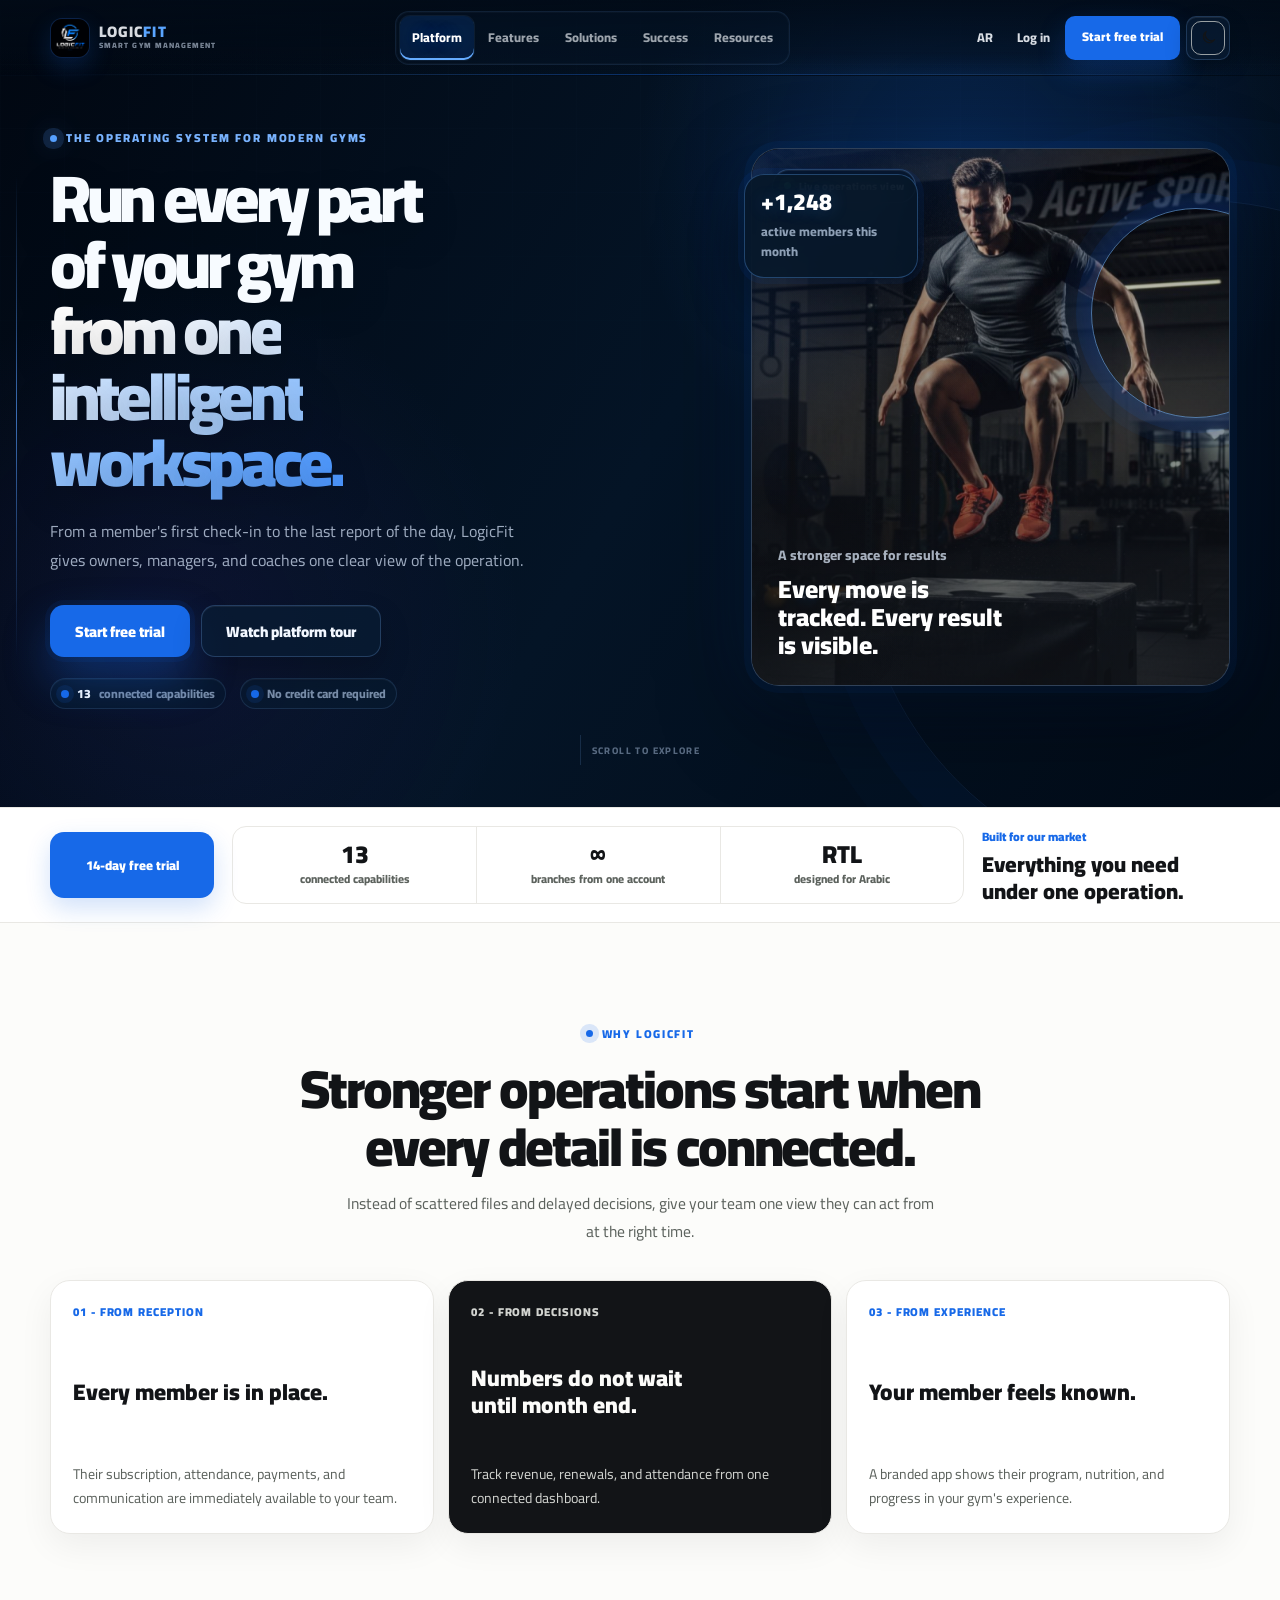
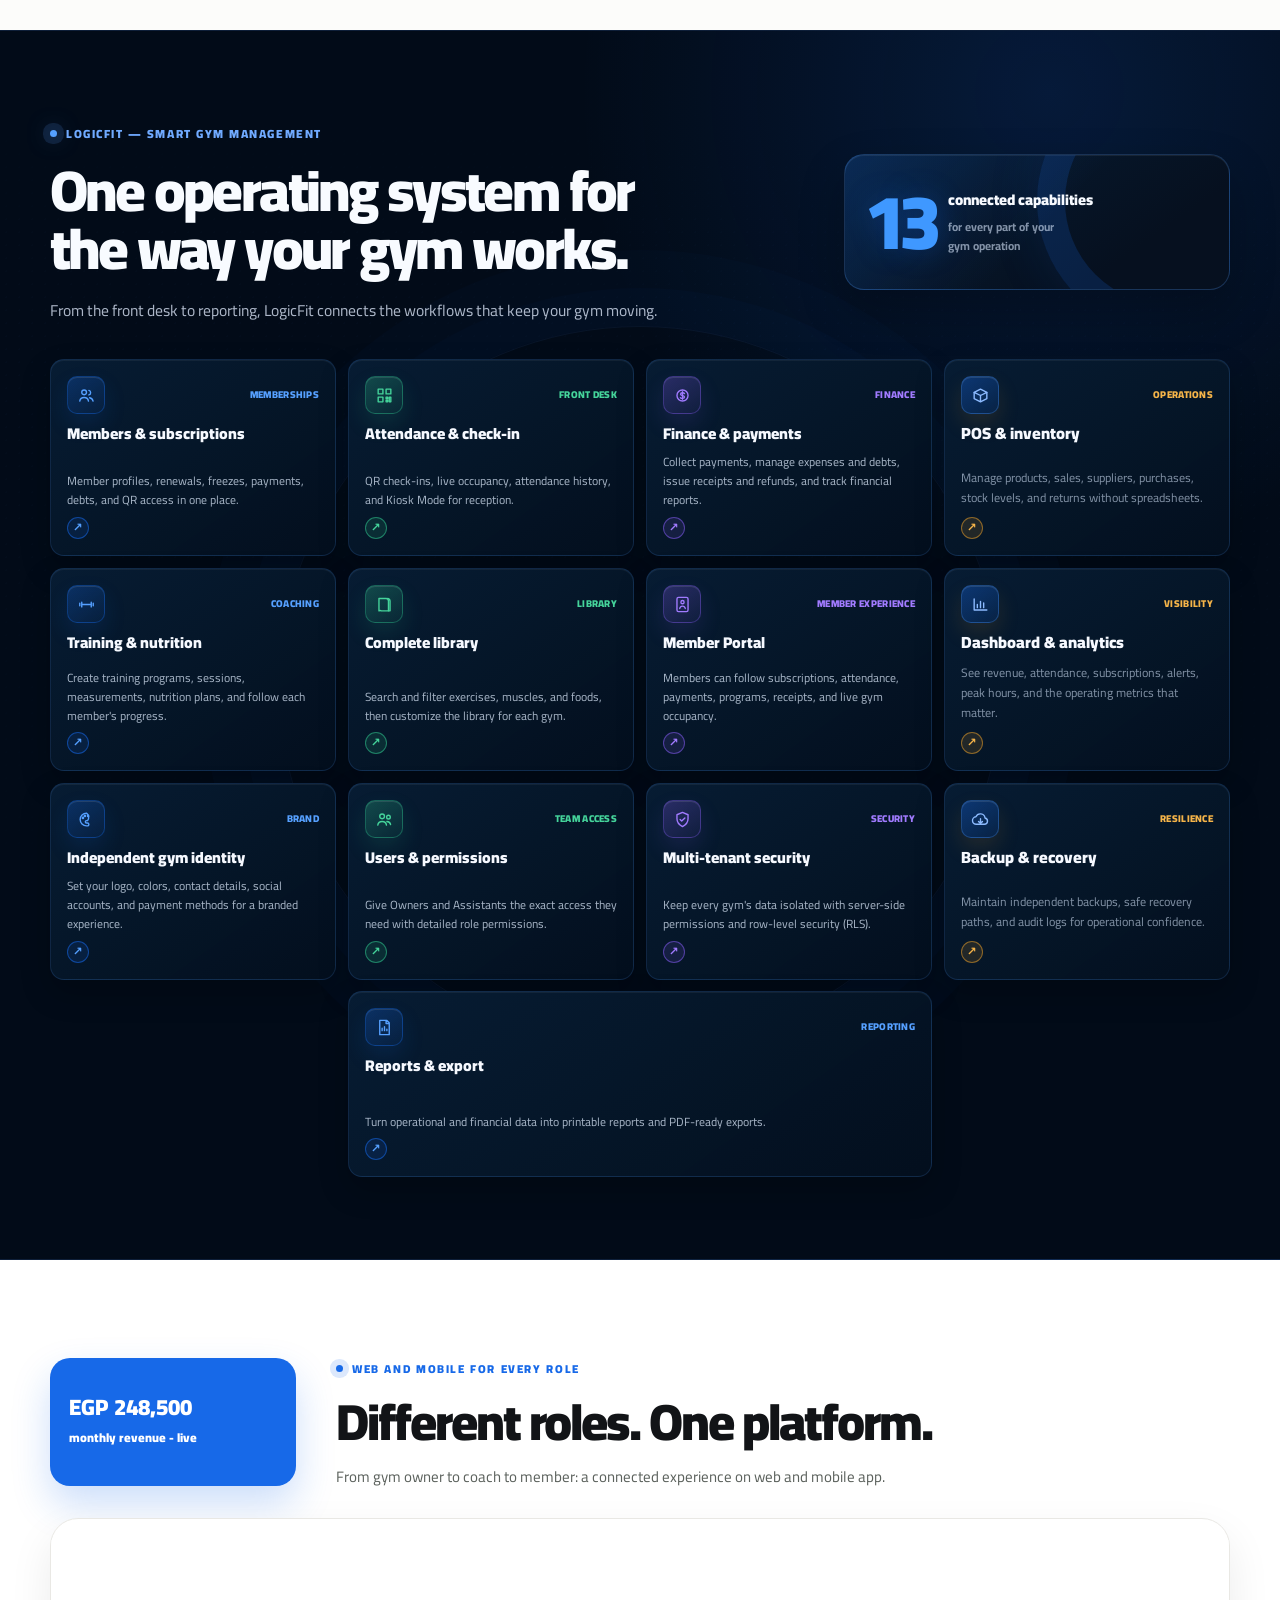
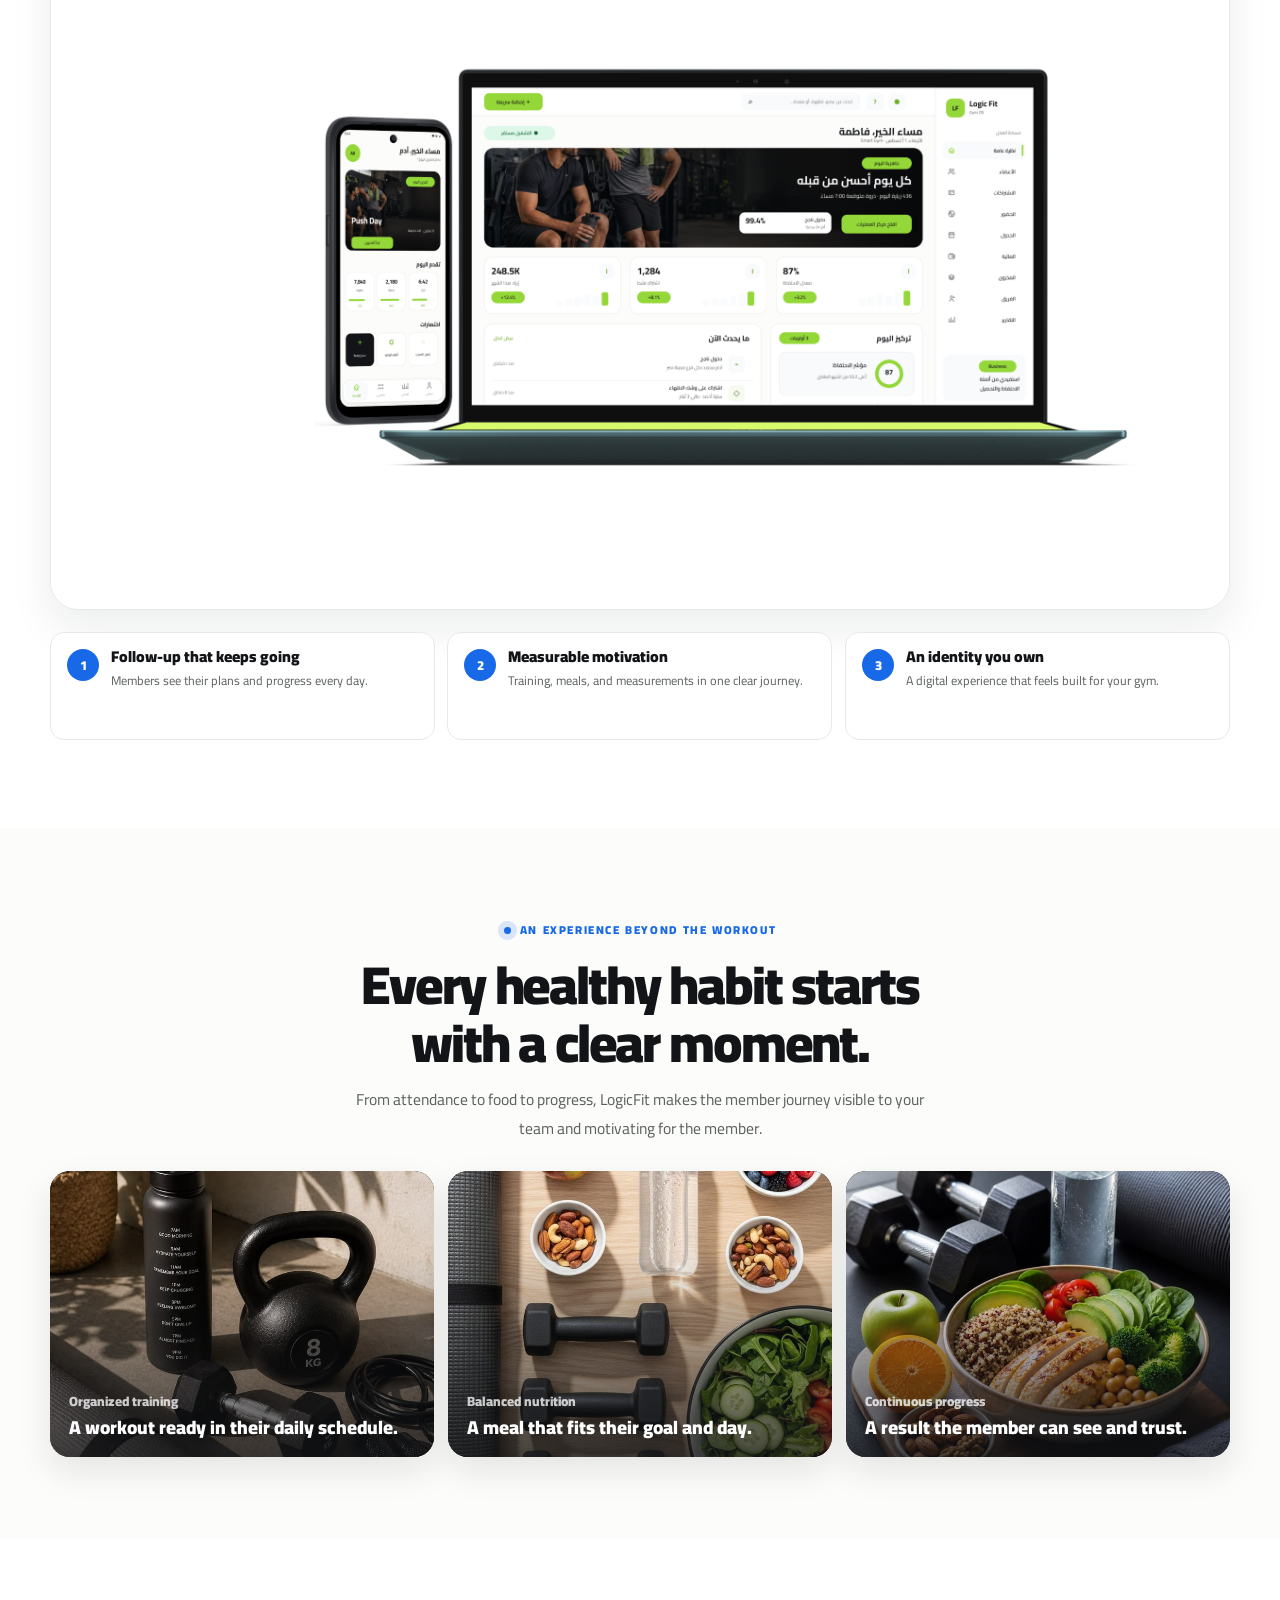
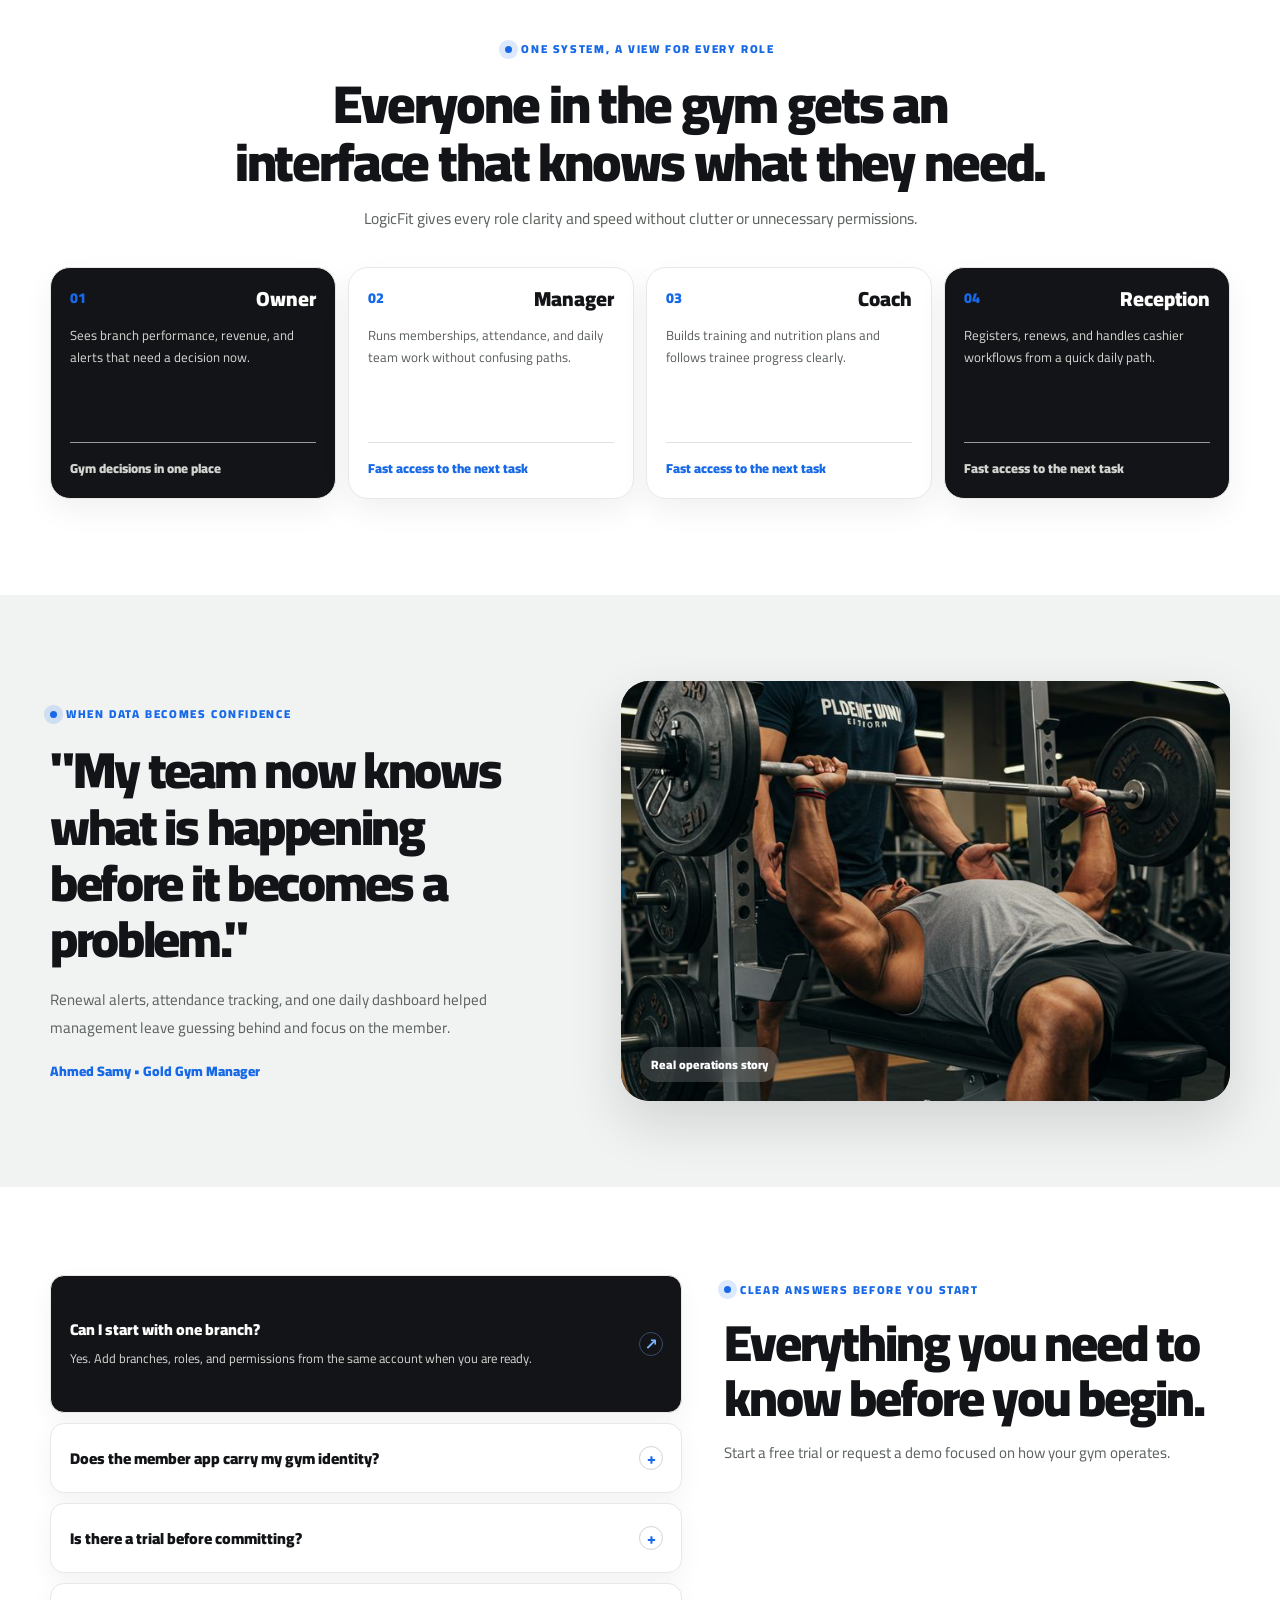
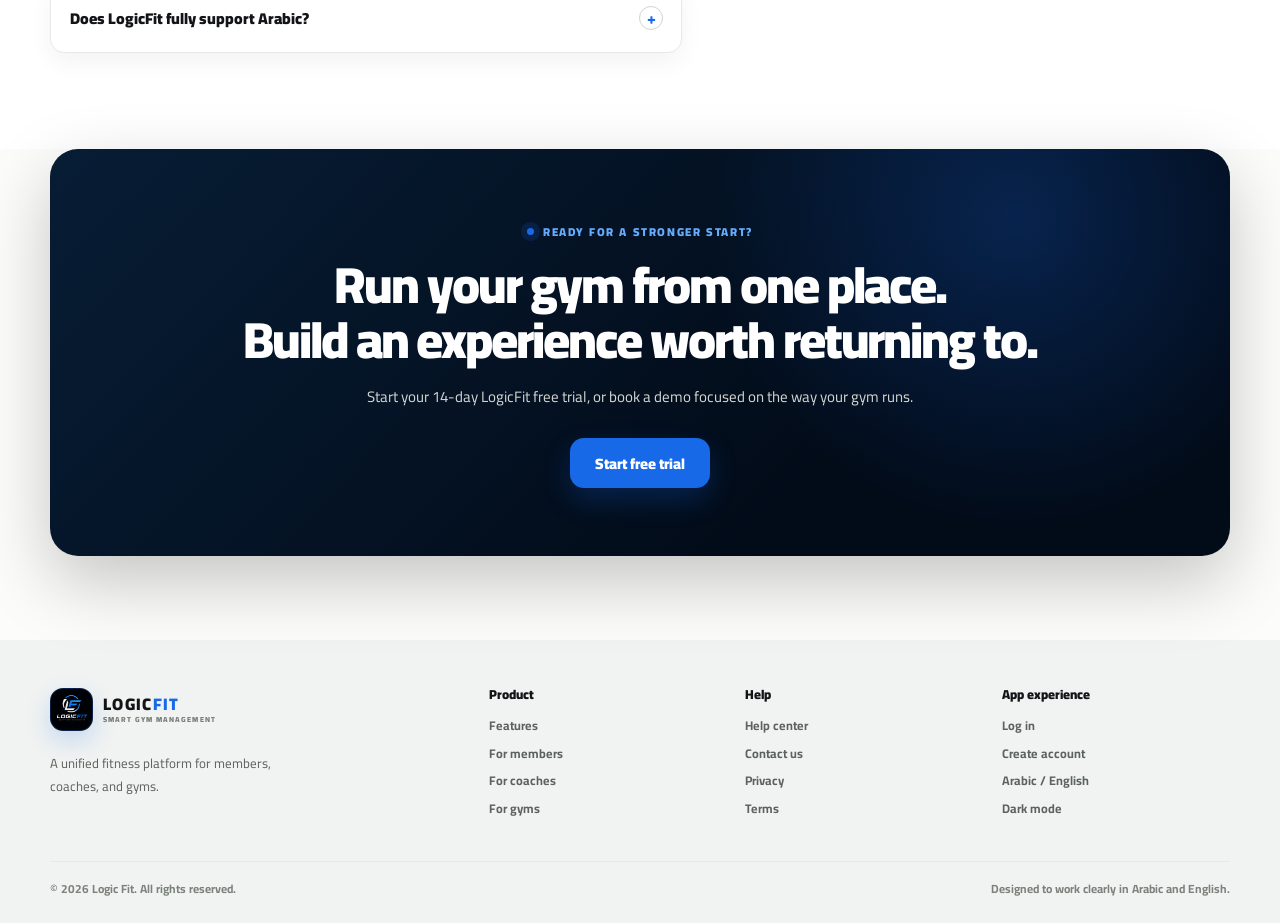
==== commit 0cf1d612: "fix: remove repeated hero brand lockup" ====
--- a/index.html
+++ b/index.html
@@ -80,10 +80,6 @@
       </div>
 
       <div class="hero-copy rv">
-        <div class="hero-brand-lockup">
-          <span class="hero-brand-mark" aria-hidden="true"><img src="assets/brand/logicfit-new-logo.png" alt="" width="1254" height="1254"></span>
-          <span class="hero-brand-copy"><strong>LOGIC<span>FIT</span></strong><small>SMART GYM MANAGEMENT</small></span>
-        </div>
         <p class="section-kicker">THE OPERATING SYSTEM FOR MODERN GYMS</p>
         <h1>Run every part of your gym<br><span class="hero-highlight">from one intelligent workspace.</span></h1>
         <p>From a member's first check-in to the last report of the day, LogicFit gives owners, managers, and coaches one clear view of the operation.</p>
--- a/assets/css/style.css
+++ b/assets/css/style.css
@@ -47,6 +47,9 @@
   --lf-focus-ring: 0 0 0 4px rgba(23, 105, 232, 0.2);
   --lf-content-max: 1180px;
   --lf-max: 1120px;
+  --lf-nav-height: 76px;
+  --lf-nav-compact-height: 62px;
+  --lf-anchor-offset: 88px;
   --lf-font: "Cairo", system-ui, -apple-system, BlinkMacSystemFont, "Segoe UI", sans-serif;
 }
 
@@ -5649,3 +5652,181 @@
     transform: none !important;
   }
 }
+
+/* Connected masthead: the nav is part of the hero, then becomes a compact rail. */
+.nav-v2 {
+  min-height: var(--lf-nav-height);
+  padding-block: 0;
+  border-bottom-color: transparent;
+  background:
+    linear-gradient(180deg, rgba(2, 11, 23, 0.84) 0%, rgba(2, 11, 23, 0.48) 68%, rgba(2, 11, 23, 0) 100%);
+  box-shadow: none;
+  -webkit-backdrop-filter: none;
+  backdrop-filter: none;
+}
+
+.nav-v2::before {
+  content: "";
+  position: absolute;
+  inset-inline: 0;
+  bottom: -1px;
+  height: 24px;
+  pointer-events: none;
+  background: linear-gradient(180deg, rgba(2, 11, 23, 0.08), transparent);
+}
+
+.nav-v2::after {
+  content: "";
+  position: absolute;
+  inset-inline: max(24px, calc((100vw - var(--lf-content-max)) / 2));
+  bottom: 0;
+  height: 1px;
+  pointer-events: none;
+  background: linear-gradient(90deg, transparent, rgba(101, 172, 255, 0.28) 22%, rgba(23, 105, 232, 0.7) 50%, rgba(101, 172, 255, 0.28) 78%, transparent);
+  opacity: 0.52;
+  transition: opacity 0.24s ease, background 0.24s ease;
+}
+
+.nav-v2 > * {
+  position: relative;
+  z-index: 1;
+}
+
+.nav-brand-copy strong,
+.nav-links a,
+.nav-language,
+.nav-login {
+  color: rgba(247, 251, 255, 0.88);
+}
+
+.nav-brand-copy small {
+  color: rgba(214, 228, 248, 0.56);
+}
+
+.nav-links {
+  border-color: rgba(126, 183, 255, 0.1);
+  background: rgba(10, 28, 50, 0.26);
+  box-shadow: inset 0 0 0 1px rgba(255, 255, 255, 0.025);
+}
+
+.nav-links a {
+  box-shadow: none;
+  transform: none;
+}
+
+.nav-links a:hover,
+.nav-links a.is-active {
+  background: rgba(23, 105, 232, 0.17);
+  box-shadow: inset 0 -2px 0 var(--lf-color-blue-soft), 0 0 0 1px rgba(126, 183, 255, 0.08);
+  transform: none;
+}
+
+.nav-v2.is-scrolled {
+  min-height: var(--lf-nav-compact-height);
+  padding-block: 7px;
+  border-bottom-color: rgba(126, 183, 255, 0.18);
+  background: rgba(2, 9, 19, 0.94);
+  box-shadow: 0 14px 34px rgba(0, 0, 0, 0.3);
+  -webkit-backdrop-filter: blur(18px) saturate(125%);
+  backdrop-filter: blur(18px) saturate(125%);
+}
+
+.nav-v2.is-scrolled::before {
+  opacity: 0;
+}
+
+.nav-v2.is-scrolled::after {
+  opacity: 1;
+  background: linear-gradient(90deg, transparent, rgba(101, 172, 255, 0.2) 18%, rgba(23, 105, 232, 0.82) 50%, rgba(101, 172, 255, 0.2) 82%, transparent);
+}
+
+.nav-v2.is-scrolled .nav-links {
+  border-color: rgba(126, 183, 255, 0.14);
+  background: rgba(10, 28, 50, 0.6);
+}
+
+.hero-shell {
+  padding-top: 0;
+}
+
+.hero-canvas {
+  margin-top: calc(var(--lf-nav-height) + 22px);
+}
+
+html,
+body {
+  scroll-padding-top: var(--lf-anchor-offset);
+}
+
+.section,
+.hero-shell,
+.proof-strip {
+  scroll-margin-top: var(--lf-anchor-offset);
+}
+
+@media (max-width: 920px) {
+  :root {
+    --lf-nav-height: 66px;
+    --lf-nav-compact-height: 60px;
+    --lf-anchor-offset: 78px;
+  }
+
+  .nav-v2 {
+    min-height: var(--lf-nav-height);
+    padding-block: 8px;
+  }
+
+  .nav-v2::after {
+    inset-inline: 16px;
+  }
+
+  .hero-canvas {
+    margin-top: calc(var(--lf-nav-height) + 14px);
+  }
+
+  .nav-links {
+    background: rgba(3, 14, 28, 0.96);
+  }
+
+  .nav-v2.is-scrolled .nav-links {
+    background: rgba(3, 14, 28, 0.98);
+  }
+}
+
+@media (max-width: 600px) {
+  :root {
+    --lf-nav-height: 64px;
+    --lf-nav-compact-height: 58px;
+    --lf-anchor-offset: 74px;
+  }
+
+  .nav-v2 {
+    min-height: var(--lf-nav-height);
+    padding-inline: 14px;
+  }
+
+  .nav-v2.is-scrolled {
+    padding-block: 5px;
+  }
+
+  .nav-v2::after {
+    inset-inline: 14px;
+  }
+
+  .nav-links {
+    top: calc(100% + 10px);
+    right: 12px;
+    left: 12px;
+  }
+
+  .hero-canvas {
+    margin-top: 80px;
+  }
+}
+
+@media (prefers-reduced-motion: reduce) {
+  .nav-v2,
+  .nav-v2::after {
+    transition: none !important;
+  }
+}
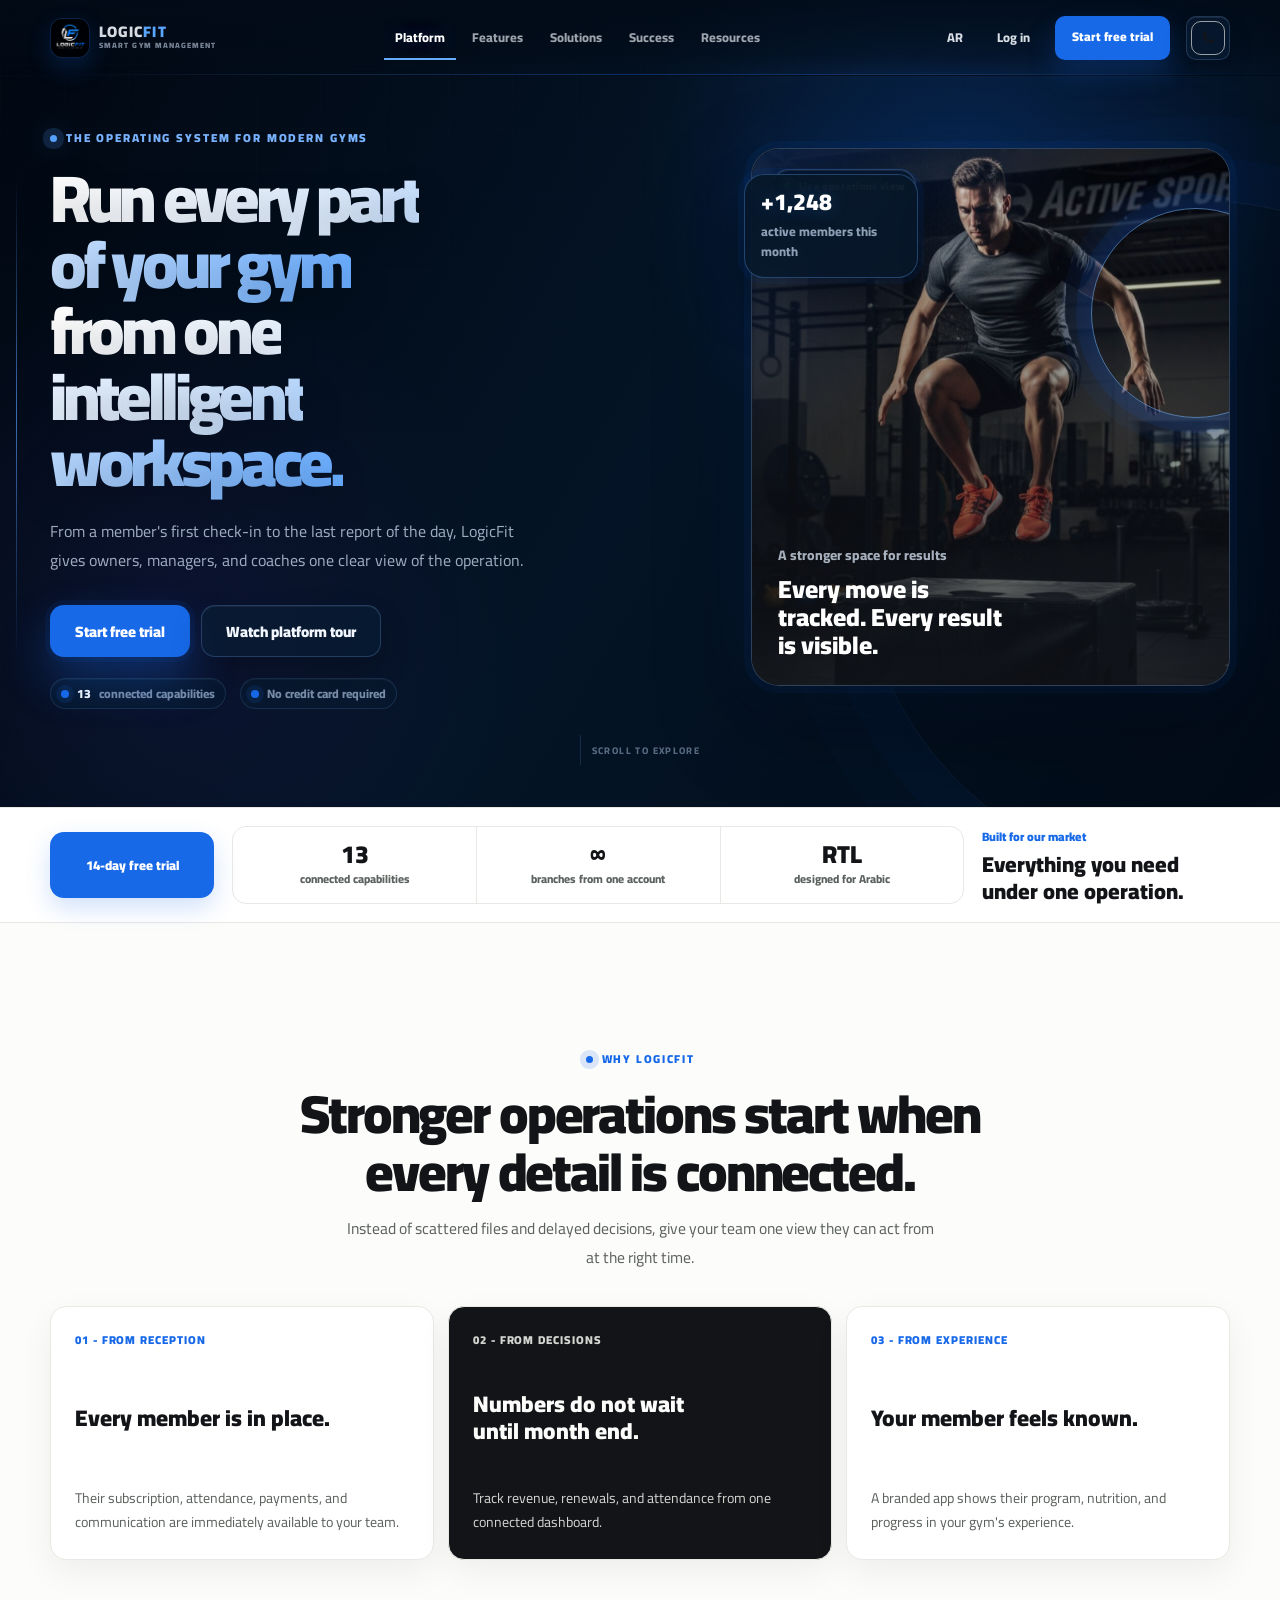
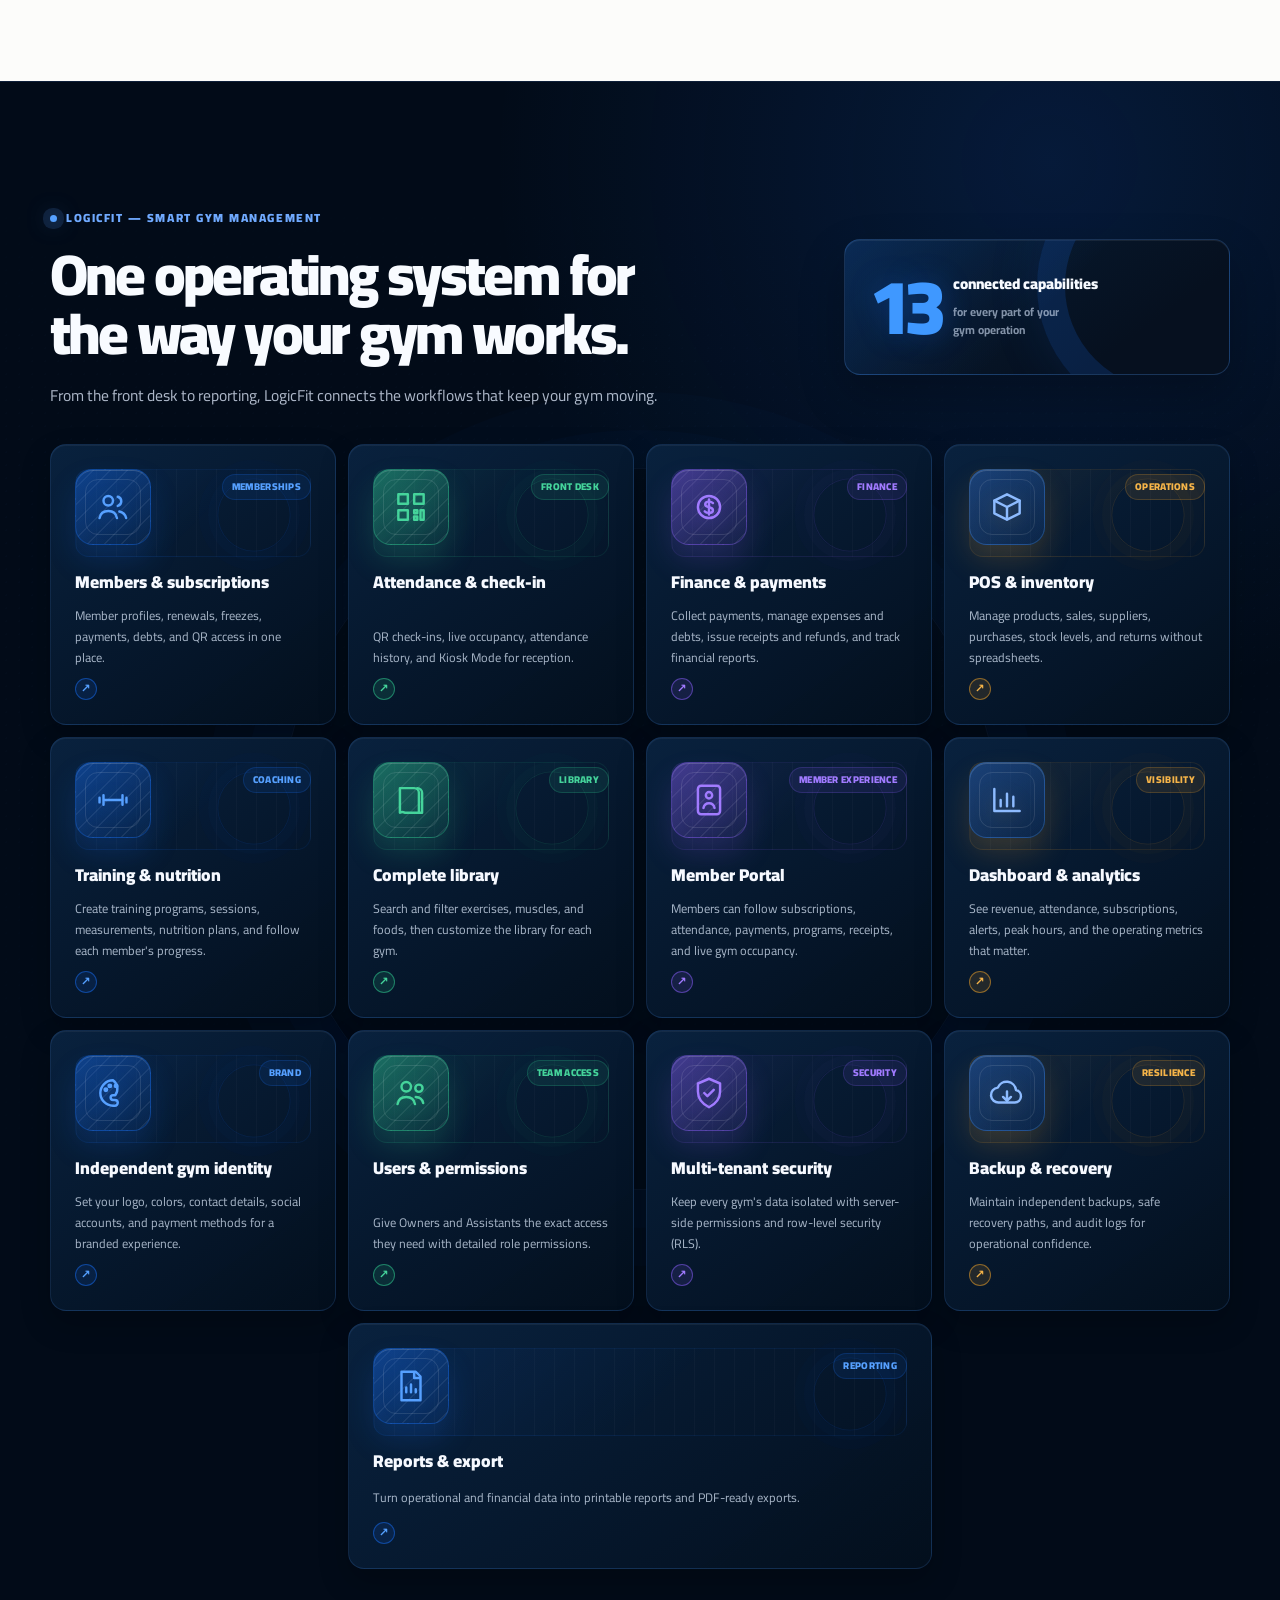
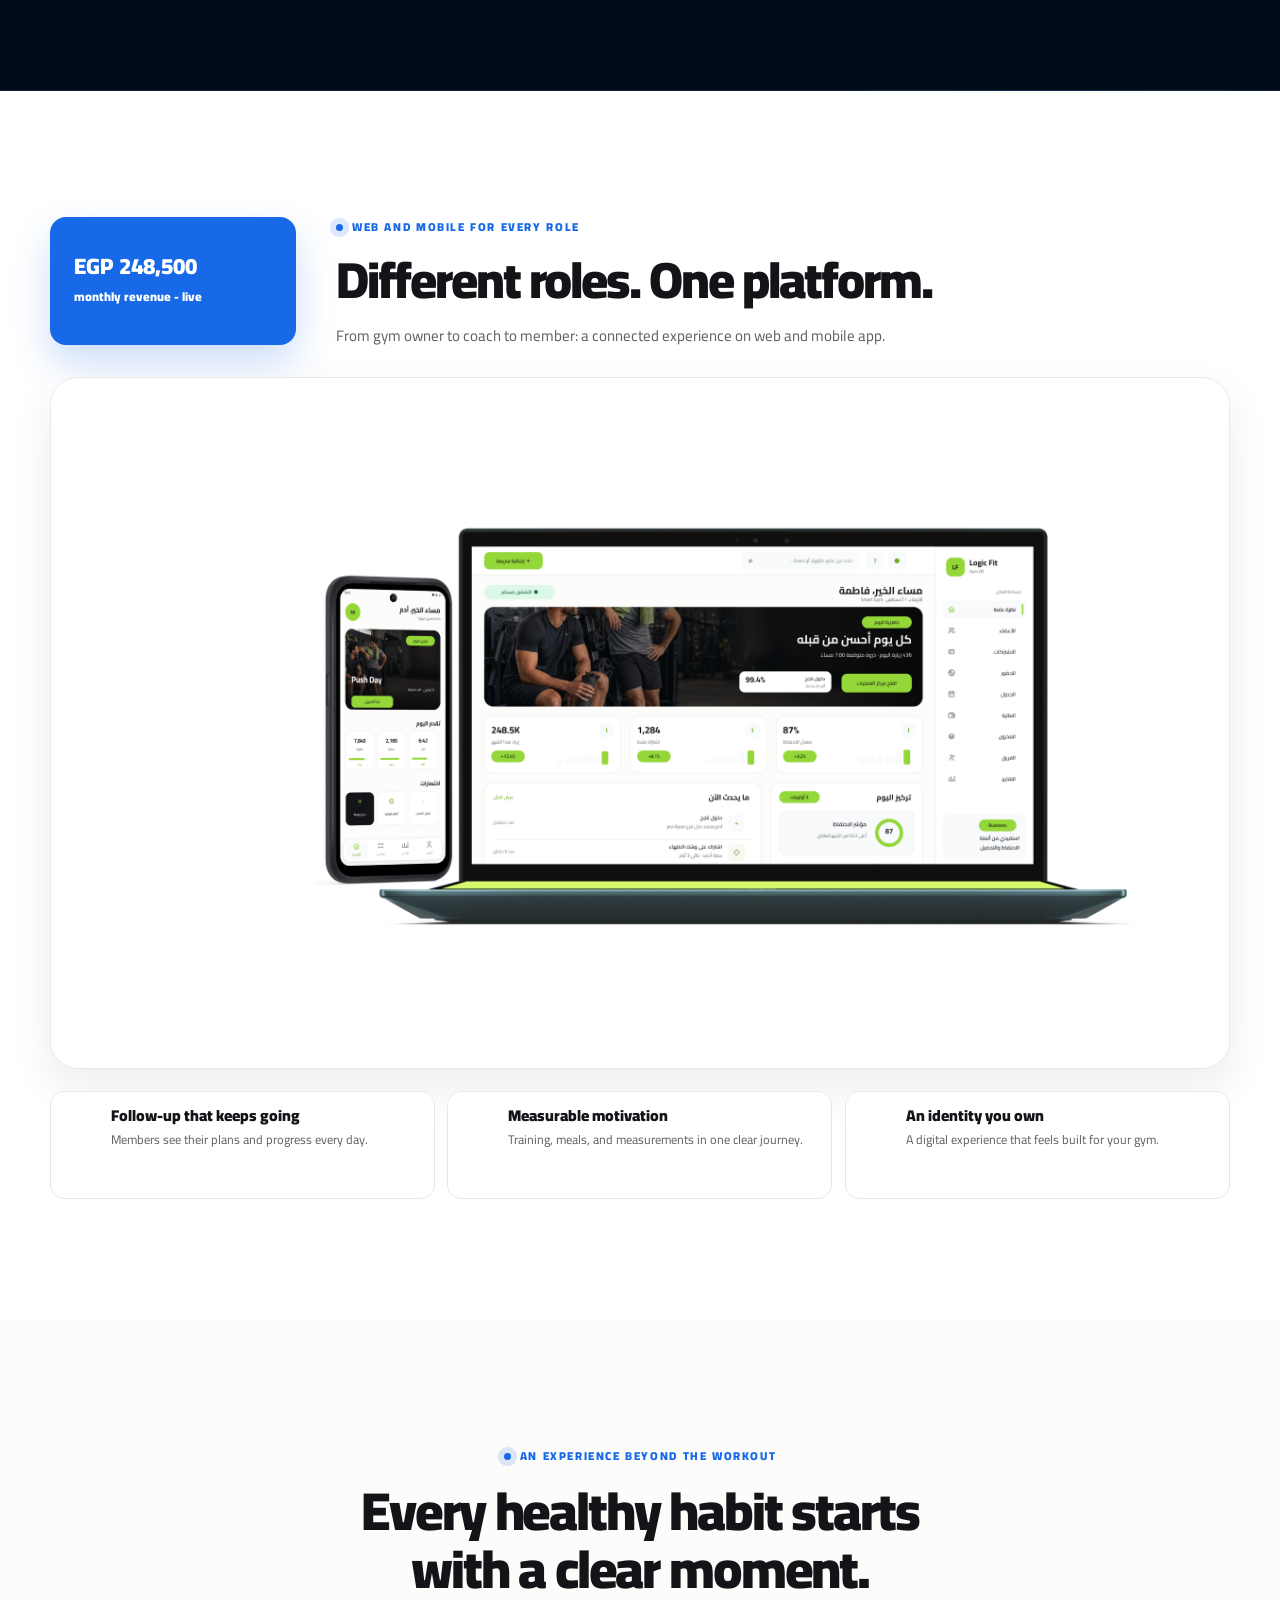
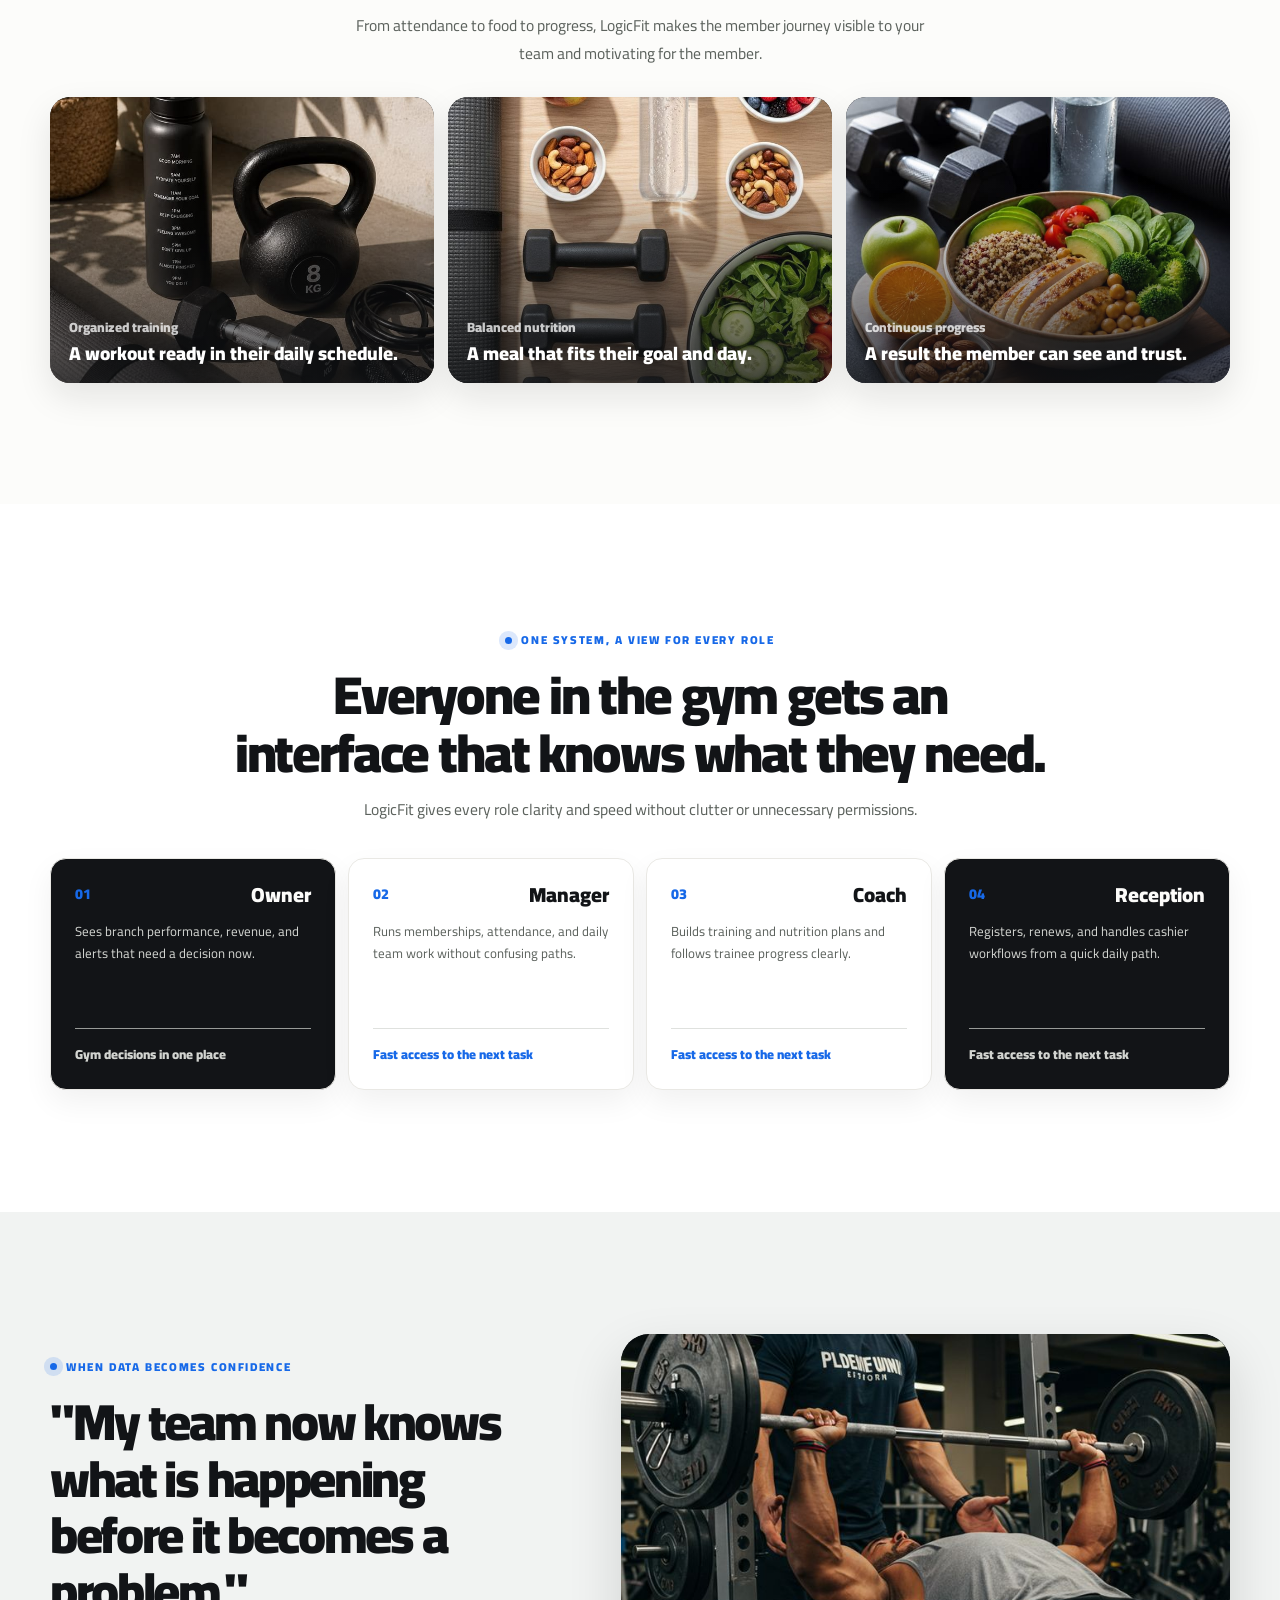
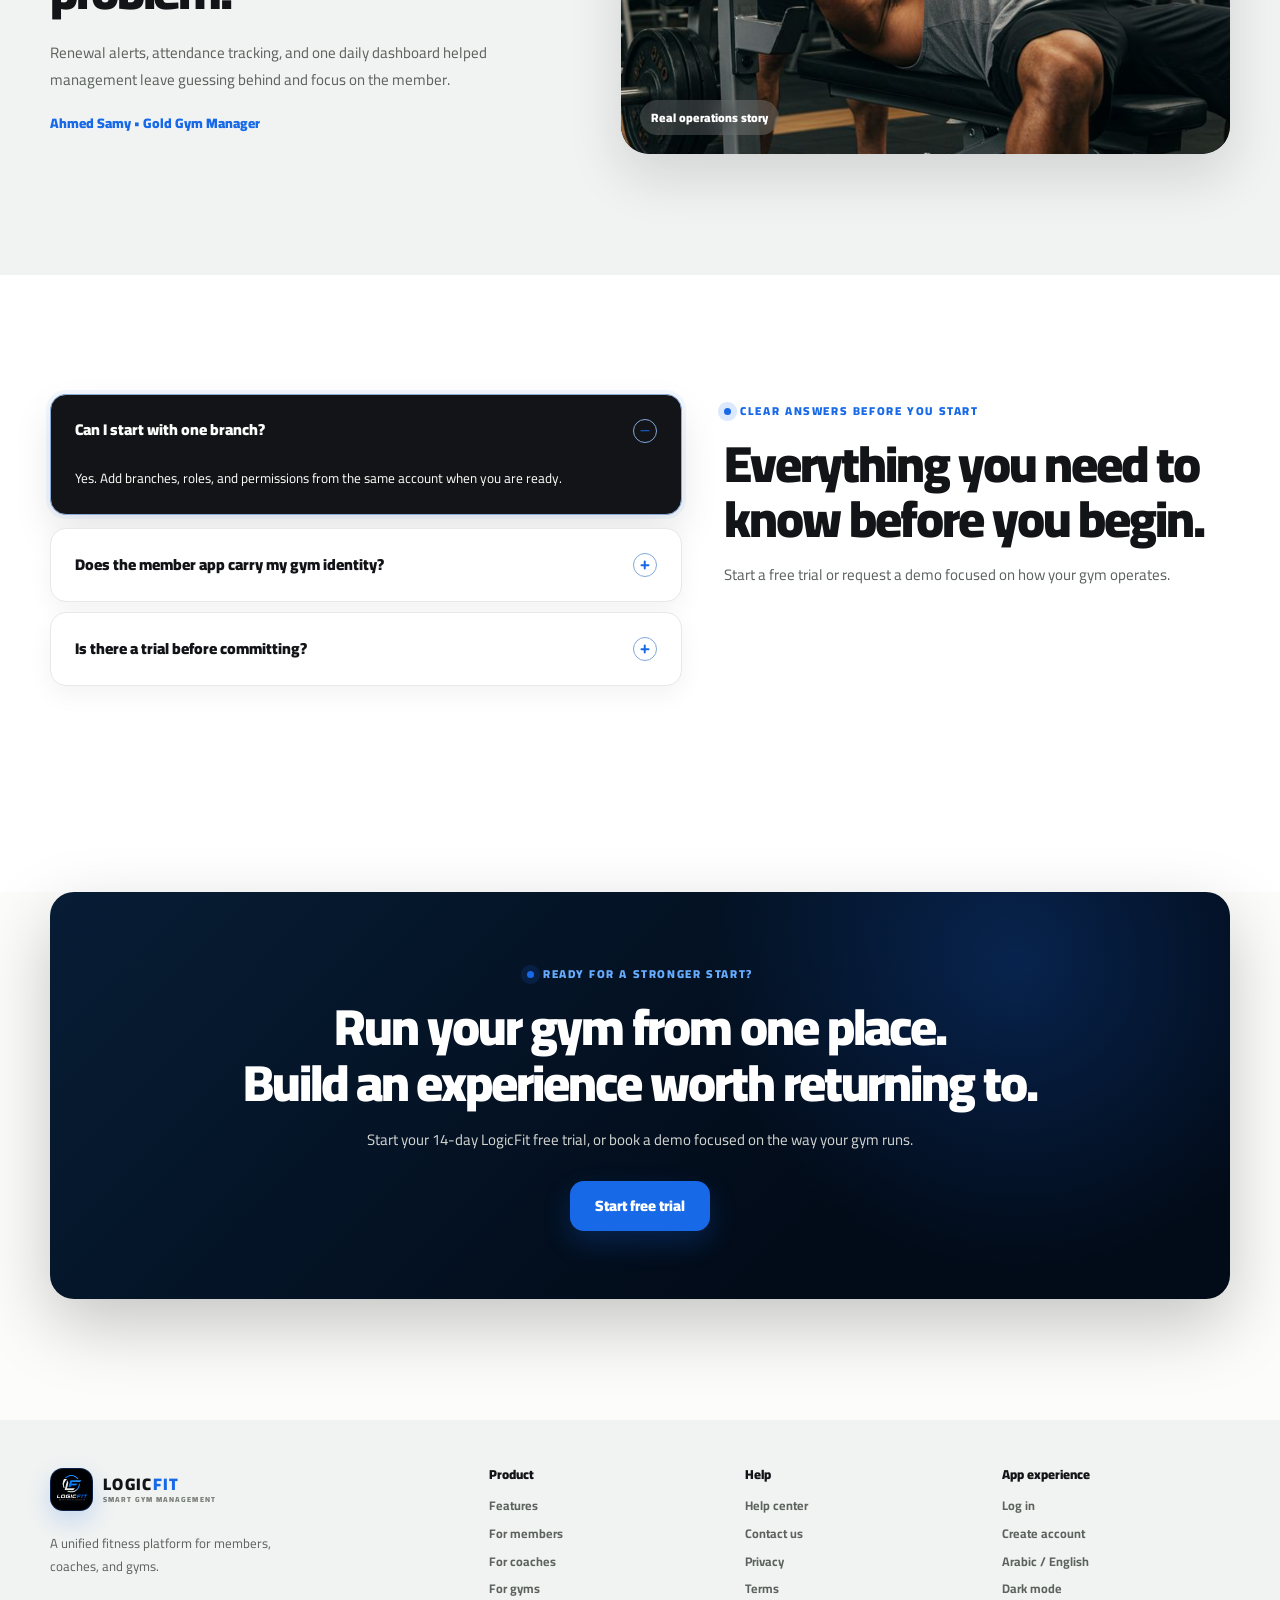
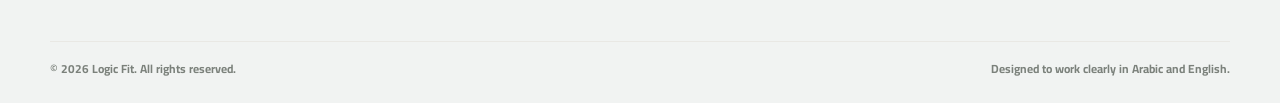
==== commit 027f236c: "feat: refine responsive premium landing interactions" ====
--- a/index.html
+++ b/index.html
@@ -81,7 +81,7 @@
 
       <div class="hero-copy rv">
         <p class="section-kicker">THE OPERATING SYSTEM FOR MODERN GYMS</p>
-        <h1>Run every part of your gym<br><span class="hero-highlight">from one intelligent workspace.</span></h1>
+        <h1><span class="hero-keyword">Run every part of your gym</span><br><span class="hero-highlight">from one intelligent workspace.</span></h1>
         <p>From a member's first check-in to the last report of the day, LogicFit gives owners, managers, and coaches one clear view of the operation.</p>
         <div class="hero-actions">
           <a class="btn btn-primary btn-large" href="https://gym-membership-app-smoky.vercel.app/register-gym" target="_blank" rel="noopener noreferrer">Start free trial</a>
@@ -302,13 +302,34 @@
     <section class="section faq-section" id="resources">
       <div class="wrap faq-grid">
         <div class="faq-list">
-          <article class="faq-card featured rv">
-            <h3>Can I start with one branch?</h3>
-            <p>Yes. Add branches, roles, and permissions from the same account when you are ready.</p>
-          </article>
-          <article class="faq-card rv"><h3>Does the member app carry my gym identity?</h3></article>
-          <article class="faq-card rv"><h3>Is there a trial before committing?</h3></article>
-          <article class="faq-card rv"><h3>Does LogicFit fully support Arabic?</h3></article>
+          <article class="faq-card featured rv is-open" data-faq-item>
+            <button class="faq-trigger" type="button" data-faq-trigger aria-expanded="true" aria-controls="faq-answer-1">
+              <span>Can I start with one branch?</span>
+              <span class="faq-trigger-icon" aria-hidden="true"></span>
+            </button>
+            <div class="faq-answer" id="faq-answer-1"><p>Yes. Add branches, roles, and permissions from the same account when you are ready.</p></div>
+          </article>
+          <article class="faq-card rv" data-faq-item>
+            <button class="faq-trigger" type="button" data-faq-trigger aria-expanded="false" aria-controls="faq-answer-2">
+              <span>Does the member app carry my gym identity?</span>
+              <span class="faq-trigger-icon" aria-hidden="true"></span>
+            </button>
+            <div class="faq-answer" id="faq-answer-2"><p>Yes. Your logo, colors, contact details, social accounts, and payment methods can shape the member experience.</p></div>
+          </article>
+          <article class="faq-card rv" data-faq-item>
+            <button class="faq-trigger" type="button" data-faq-trigger aria-expanded="false" aria-controls="faq-answer-3">
+              <span>Is there a trial before committing?</span>
+              <span class="faq-trigger-icon" aria-hidden="true"></span>
+            </button>
+            <div class="faq-answer" id="faq-answer-3"><p>Yes. Start with the 14-day free trial before choosing the right next step for your gym.</p></div>
+          </article>
+          <article class="faq-card rv" data-faq-item>
+            <button class="faq-trigger" type="button" data-faq-trigger aria-expanded="false" aria-controls="faq-answer-4">
+              <span>Does LogicFit fully support Arabic?</span>
+              <span class="faq-trigger-icon" aria-hidden="true"></span>
+            </button>
+            <div class="faq-answer" id="faq-answer-4"><p>Yes. LogicFit is designed for Arabic and English, including a dedicated RTL experience.</p></div>
+          </article>
         </div>
         <div class="faq-copy rv">
           <p class="section-kicker">Clear answers before you start</p>
@@ -327,6 +348,14 @@
       </div>
     </section>
   </main>
+
+  <aside class="mobile-cta" aria-label="Start your free trial">
+    <div class="mobile-cta-copy">
+      <strong>Start your 14-day trial</strong>
+      <span>One clear workspace for your gym</span>
+    </div>
+    <a class="btn btn-primary" href="https://gym-membership-app-smoky.vercel.app/register-gym" target="_blank" rel="noopener noreferrer">Start free trial</a>
+  </aside>
 
   <footer class="site-footer">
     <div class="wrap footer-grid">
--- a/assets/css/style.css
+++ b/assets/css/style.css
@@ -5830,3 +5830,741 @@
     transition: none !important;
   }
 }
+
+/* Feature visual tiles: rich icon-led cards without adding unrelated stock imagery. */
+.features-section .feature-card {
+  min-height: 246px;
+  gap: 14px;
+  padding: 18px;
+  border-radius: 18px;
+  background:
+    linear-gradient(145deg, rgba(9, 34, 62, 0.98), rgba(3, 15, 29, 0.99)),
+    repeating-linear-gradient(135deg, rgba(var(--feature-rgb), 0.04) 0 1px, transparent 1px 18px),
+    #061426;
+}
+
+.features-section .feature-card-top {
+  position: relative;
+  min-height: 88px;
+  align-items: flex-start;
+}
+
+.features-section .feature-card-top::before {
+  content: "";
+  position: absolute;
+  inset: 0;
+  z-index: 0;
+  border: 1px solid rgba(var(--feature-rgb), 0.14);
+  border-radius: 14px;
+  background:
+    linear-gradient(135deg, rgba(var(--feature-rgb), 0.13), transparent 56%),
+    repeating-linear-gradient(90deg, rgba(255, 255, 255, 0.035) 0 1px, transparent 1px 20px);
+  opacity: 0.72;
+  transition: border-color 0.28s ease, opacity 0.28s ease, transform 0.28s ease;
+}
+
+.features-section .feature-card-top::after {
+  content: "";
+  position: absolute;
+  top: 7px;
+  inset-inline-end: 18px;
+  z-index: 0;
+  width: 76px;
+  height: 76px;
+  border: 1px solid rgba(var(--feature-rgb), 0.16);
+  border-radius: 50%;
+  box-shadow: 0 0 0 10px rgba(var(--feature-rgb), 0.025), 0 0 0 20px rgba(var(--feature-rgb), 0.018);
+  opacity: 0.84;
+  transform: scale(0.94);
+  transition: opacity 0.28s ease, transform 0.28s ease;
+}
+
+.features-section .feature-index {
+  position: relative;
+  z-index: 1;
+  width: 76px;
+  height: 76px;
+  flex-basis: 76px;
+  overflow: hidden;
+  border-radius: 18px;
+  background:
+    linear-gradient(145deg, rgba(var(--feature-rgb), 0.42), rgba(var(--feature-rgb), 0.1)),
+    repeating-linear-gradient(135deg, rgba(255, 255, 255, 0.08) 0 1px, transparent 1px 12px);
+  box-shadow: 0 16px 30px rgba(var(--feature-rgb), 0.18), inset 0 1px 0 rgba(255, 255, 255, 0.16);
+  color: var(--feature-accent);
+  isolation: isolate;
+  transition: transform 0.28s cubic-bezier(0.2, 0.7, 0.2, 1), box-shadow 0.28s ease, border-color 0.28s ease;
+}
+
+.features-section .feature-index::before {
+  content: "";
+  position: absolute;
+  inset: 9px;
+  z-index: 0;
+  border: 1px solid rgba(255, 255, 255, 0.13);
+  border-radius: 13px;
+  opacity: 0.86;
+}
+
+.features-section .feature-index::after {
+  content: "";
+  position: absolute;
+  top: -145%;
+  inset-inline-start: -48%;
+  z-index: 0;
+  width: 42%;
+  height: 290%;
+  background: linear-gradient(90deg, transparent, rgba(255, 255, 255, 0.28), transparent);
+  transform: rotate(24deg);
+  transition: inset-inline-start 0.58s cubic-bezier(0.2, 0.7, 0.2, 1);
+}
+
+.features-section .feature-index svg {
+  position: relative;
+  z-index: 1;
+  width: 38px;
+  height: 38px;
+  stroke-width: 1.55;
+  filter: drop-shadow(0 5px 10px rgba(var(--feature-rgb), 0.22));
+  transition: transform 0.28s cubic-bezier(0.2, 0.7, 0.2, 1), filter 0.28s ease;
+}
+
+.features-section .feature-label {
+  position: relative;
+  z-index: 1;
+  max-width: 54%;
+  margin-top: 5px;
+  padding: 6px 9px;
+  border: 1px solid rgba(var(--feature-rgb), 0.22);
+  border-radius: 999px;
+  background: rgba(var(--feature-rgb), 0.1);
+  color: var(--feature-accent);
+  font-size: 0.62rem;
+  font-weight: 900;
+  line-height: 1.25;
+  text-align: end;
+}
+
+.features-section .feature-card h3,
+.features-section .feature-card:nth-child(4n) h3 {
+  max-width: 21ch;
+  color: #f6f9ff;
+  font-size: 1.08rem;
+  line-height: 1.22;
+}
+
+.features-section .feature-card p,
+.features-section .feature-card:nth-child(4n) p {
+  min-height: 56px;
+  padding-bottom: 31px;
+  color: rgba(218, 231, 248, 0.76);
+  font-size: 0.78rem;
+  line-height: 1.68;
+}
+
+.features-section .feature-card:hover .feature-card-top::before {
+  border-color: rgba(var(--feature-rgb), 0.34);
+  opacity: 1;
+  transform: translateY(-1px);
+}
+
+.features-section .feature-card:hover .feature-card-top::after {
+  opacity: 1;
+  transform: scale(1.05);
+}
+
+.features-section .feature-card:hover .feature-index {
+  transform: translateY(-5px) rotate(-4deg) scale(1.05);
+  box-shadow: 0 22px 38px rgba(var(--feature-rgb), 0.28), 0 0 0 7px rgba(var(--feature-rgb), 0.08);
+}
+
+.features-section .feature-card:hover .feature-index::after {
+  inset-inline-start: 132%;
+}
+
+.features-section .feature-card:hover .feature-index svg {
+  transform: scale(1.1) rotate(7deg);
+  filter: drop-shadow(0 8px 14px rgba(var(--feature-rgb), 0.34));
+}
+
+@media (max-width: 800px) {
+  .features-section .feature-card {
+    min-height: 232px;
+  }
+}
+
+@media (max-width: 600px) {
+  .features-section .feature-card {
+    min-height: 222px;
+    padding: 16px;
+  }
+
+  .features-section .feature-card-top {
+    min-height: 78px;
+  }
+
+  .features-section .feature-index {
+    width: 66px;
+    height: 66px;
+    flex-basis: 66px;
+    border-radius: 16px;
+  }
+
+  .features-section .feature-index svg {
+    width: 33px;
+    height: 33px;
+  }
+
+  .features-section .feature-card-top::after {
+    width: 66px;
+    height: 66px;
+  }
+}
+
+@media (prefers-reduced-motion: reduce) {
+  .features-section .feature-card,
+  .features-section .feature-card-top::before,
+  .features-section .feature-card-top::after,
+  .features-section .feature-index,
+  .features-section .feature-index::after,
+  .features-section .feature-index svg {
+    transition: none !important;
+  }
+
+  .features-section .feature-card:hover .feature-index,
+  .features-section .feature-card:hover .feature-index svg,
+  .features-section .feature-card:hover .feature-card-top::after {
+    transform: none !important;
+  }
+}
+
+/* Desktop navigation links stay free-standing; the wrapper is only structural. */
+@media (min-width: 921px) {
+  .nav-links,
+  .nav-v2.is-scrolled .nav-links {
+    gap: 5px;
+    padding: 0;
+    border-color: transparent;
+    border-radius: 0;
+    background: transparent;
+    box-shadow: none;
+  }
+
+  .nav-links a {
+    padding: 12px 11px;
+    border-radius: 0;
+    background: transparent;
+  }
+
+  .nav-links a:hover,
+  .nav-links a.is-active {
+    background: transparent;
+    box-shadow: inset 0 -2px 0 var(--lf-color-blue-soft);
+    transform: none;
+  }
+}
+
+/* Premium rhythm, responsive sizing and purposeful interaction pass */
+:root {
+  --lf-section-space-desktop: clamp(120px, 9.5vw, 152px);
+  --lf-section-space-laptop: clamp(88px, 8.5vw, 112px);
+  --lf-section-space-tablet: clamp(76px, 10vw, 96px);
+  --lf-section-space-mobile: clamp(64px, 16vw, 80px);
+  --lf-card-padding: 24px;
+  --lf-card-radius: 16px;
+  --lf-motion-premium: 0.3s cubic-bezier(0.2, 0.7, 0.2, 1);
+}
+
+.section,
+.features-section,
+.showcase-section,
+.journey-section,
+.story-section,
+.faq-section {
+  padding-block: var(--lf-section-space-desktop);
+  scroll-margin-top: var(--lf-anchor-offset);
+}
+
+.cta-section {
+  padding-block: 0 var(--lf-section-space-desktop);
+}
+
+.outcome-card,
+.benefit-card,
+.role-tile,
+.features-summary,
+.features-section .feature-card,
+.live-insight {
+  padding: var(--lf-card-padding);
+  border-radius: var(--lf-card-radius);
+}
+
+.outcome-card,
+.benefit-card,
+.role-tile,
+.features-summary,
+.live-insight {
+  transition: transform var(--lf-motion-premium), box-shadow var(--lf-motion-premium), border-color var(--lf-motion-premium);
+}
+
+.outcome-card:not(.tilt-card):hover,
+.benefit-card:not(.tilt-card):hover,
+.role-tile:not(.tilt-card):hover,
+.features-summary:hover {
+  transform: translateY(-4px);
+}
+
+html[data-theme="dark"] .outcome-card,
+html[data-theme="dark"] .benefit-card,
+html[data-theme="dark"] .role-tile,
+html[data-theme="dark"] .features-summary,
+html[data-theme="dark"] .live-insight {
+  box-shadow: 0 18px 44px rgba(0, 0, 0, 0.24), 0 0 34px rgba(23, 105, 232, 0.08);
+}
+
+.hero-keyword,
+.hero-highlight {
+  background: linear-gradient(112deg, #ffffff 4%, #dcecff 46%, #62a9ff 100%);
+  -webkit-background-clip: text;
+  background-clip: text;
+  color: transparent;
+}
+
+.floating-metric.tilt-card,
+.live-insight.tilt-card {
+  transition: transform var(--lf-motion-premium), box-shadow var(--lf-motion-premium), border-color var(--lf-motion-premium);
+}
+
+.floating-metric.tilt-card:hover,
+.live-insight.tilt-card:hover {
+  --lift: -4px;
+}
+
+.nav-v2.is-scrolled {
+  -webkit-backdrop-filter: blur(12px) saturate(125%);
+  backdrop-filter: blur(12px) saturate(125%);
+}
+
+.faq-card {
+  min-height: 0;
+  padding: 0;
+  border-radius: var(--lf-card-radius);
+  overflow: hidden;
+  transition: transform var(--lf-motion-premium), box-shadow var(--lf-motion-premium), border-color var(--lf-motion-premium), background var(--lf-motion-premium);
+}
+
+.faq-card.featured,
+html[dir="rtl"] .faq-card {
+  min-height: 0;
+  padding: 0;
+}
+
+.faq-card::after {
+  display: none !important;
+  content: none !important;
+}
+
+.faq-card:hover,
+.faq-card.is-open {
+  transform: translateY(-3px);
+  border-color: color-mix(in srgb, var(--lf-action-primary-background) 38%, var(--lf-border-default));
+  box-shadow: 0 18px 38px rgba(18, 20, 23, 0.1), 0 0 0 4px rgba(23, 105, 232, 0.05);
+}
+
+html[data-theme="dark"] .faq-card:hover,
+html[data-theme="dark"] .faq-card.is-open {
+  box-shadow: 0 20px 42px rgba(0, 0, 0, 0.32), 0 0 34px rgba(23, 105, 232, 0.12);
+}
+
+.faq-trigger {
+  width: 100%;
+  min-height: 72px;
+  display: flex;
+  align-items: center;
+  justify-content: space-between;
+  gap: 20px;
+  padding: 22px 24px;
+  border: 0;
+  background: transparent;
+  color: inherit;
+  cursor: pointer;
+  text-align: start;
+  touch-action: manipulation;
+}
+
+.faq-trigger > span:first-child {
+  flex: 1 1 auto;
+  min-width: 0;
+  font-size: 0.98rem;
+  font-weight: 900;
+  line-height: 1.45;
+}
+
+.faq-trigger:hover {
+  background: rgba(23, 105, 232, 0.05);
+}
+
+.faq-trigger:focus-visible {
+  outline: 0;
+  box-shadow: inset 0 0 0 3px rgba(23, 105, 232, 0.42);
+}
+
+.faq-trigger-icon {
+  position: relative;
+  flex: 0 0 24px;
+  width: 24px;
+  height: 24px;
+  border: 1px solid color-mix(in srgb, var(--lf-action-primary-background) 42%, var(--lf-border-default));
+  border-radius: 50%;
+  color: var(--lf-text-brand);
+}
+
+.faq-trigger-icon::before,
+.faq-trigger-icon::after {
+  content: "";
+  position: absolute;
+  top: 50%;
+  left: 50%;
+  width: 9px;
+  height: 1.5px;
+  border-radius: 999px;
+  background: currentColor;
+  transform: translate(-50%, -50%);
+  transition: transform var(--lf-motion-premium), opacity var(--lf-motion-premium);
+}
+
+.faq-trigger-icon::after {
+  transform: translate(-50%, -50%) rotate(90deg);
+}
+
+.faq-card.is-open .faq-trigger-icon::after {
+  opacity: 0;
+  transform: translate(-50%, -50%) rotate(0deg);
+}
+
+html.js .faq-answer {
+  display: grid;
+  grid-template-rows: 0fr;
+  opacity: 0;
+  transition: grid-template-rows var(--lf-motion-premium), opacity 0.2s ease;
+}
+
+html.js .faq-answer p {
+  min-height: 0;
+  overflow: hidden;
+  margin: 0;
+  padding: 0 24px;
+  color: var(--lf-text-secondary);
+  font-size: 0.84rem;
+  line-height: 1.75;
+  transition: padding var(--lf-motion-premium);
+}
+
+html.js .faq-card.is-open .faq-answer {
+  grid-template-rows: 1fr;
+  opacity: 1;
+}
+
+html.js .faq-card.is-open .faq-answer p {
+  padding-bottom: 24px;
+}
+
+.faq-card.featured .faq-trigger > span:first-child,
+.faq-card.featured .faq-answer p {
+  color: inherit;
+}
+
+.cta-card {
+  padding-inline: 32px;
+  border-radius: 24px;
+}
+
+.mobile-cta {
+  display: none;
+}
+
+@media (min-width: 1181px) {
+  .nav-v2 {
+    gap: 32px;
+  }
+
+  .nav-controls {
+    gap: 16px;
+  }
+}
+
+@media (min-width: 921px) and (max-width: 1180px) {
+  .nav-v2 {
+    gap: 20px;
+  }
+
+  .nav-controls {
+    gap: 10px;
+  }
+
+  .nav-links a {
+    padding-inline: 8px;
+  }
+
+  .hero-copy h1 {
+    font-size: clamp(3.25rem, 5.8vw, 4.45rem);
+    line-height: 1.02;
+  }
+
+  html[dir="rtl"] .hero-copy h1 {
+    line-height: 1.16;
+  }
+}
+
+@media (max-width: 1024px) {
+  .section,
+  .features-section,
+  .showcase-section,
+  .journey-section,
+  .story-section,
+  .faq-section {
+    padding-block: var(--lf-section-space-laptop);
+  }
+
+  .cta-section {
+    padding-block: 0 var(--lf-section-space-laptop);
+  }
+
+  .outcome-card,
+  .benefit-card,
+  .role-tile,
+  .features-summary,
+  .features-section .feature-card,
+  .live-insight {
+    padding: 20px;
+  }
+
+  .hero-copy h1 {
+    font-size: clamp(3.05rem, 7vw, 4.2rem);
+  }
+
+  html[dir="rtl"] .hero-copy h1 {
+    line-height: 1.16;
+  }
+}
+
+@media (max-width: 800px) {
+  .section,
+  .features-section,
+  .showcase-section,
+  .journey-section,
+  .story-section,
+  .faq-section {
+    padding-block: var(--lf-section-space-tablet);
+  }
+
+  .cta-section {
+    padding-block: 0 var(--lf-section-space-tablet);
+  }
+
+  .features-section .feature-card {
+    min-height: 232px;
+    padding: 20px;
+  }
+
+  .faq-trigger {
+    min-height: 68px;
+    padding-block: 20px;
+  }
+
+  .hero-copy h1 {
+    font-size: clamp(2.85rem, 7.4vw, 3.9rem);
+  }
+}
+
+@media (max-width: 600px) {
+  .section,
+  .features-section,
+  .showcase-section,
+  .journey-section,
+  .story-section,
+  .faq-section {
+    padding-block: var(--lf-section-space-mobile);
+  }
+
+  .cta-section {
+    padding-block: 0 76px;
+  }
+
+  .outcome-card,
+  .benefit-card,
+  .role-tile,
+  .features-summary,
+  .features-section .feature-card,
+  .live-insight,
+  .cta-card {
+    padding: 18px;
+    border-radius: var(--lf-card-radius);
+  }
+
+  .features-section .feature-card {
+    min-height: 0;
+  }
+
+  .hero-copy h1,
+  html[lang="en"] .hero-copy h1,
+  html[dir="rtl"] .hero-copy h1 {
+    width: 100%;
+    max-width: none;
+    font-size: clamp(2.18rem, 9.4vw, 3.05rem);
+    line-height: 1.08;
+  }
+
+  html[dir="rtl"] .hero-copy h1 {
+    line-height: 1.2;
+  }
+
+  .hero-media {
+    height: clamp(300px, 92vw, 390px);
+  }
+
+  .floating-metric,
+  html[dir="rtl"] .floating-metric {
+    width: min(204px, calc(100% - 32px));
+    padding: 14px;
+  }
+
+  .faq-trigger {
+    min-height: 64px;
+    gap: 14px;
+    padding: 18px;
+  }
+
+  .faq-trigger > span:first-child {
+    font-size: 0.9rem;
+  }
+
+  html.js .faq-answer p {
+    padding-inline: 18px;
+    font-size: 0.79rem;
+  }
+
+  html.js .faq-card.is-open .faq-answer p {
+    padding-bottom: 18px;
+  }
+
+  body {
+    padding-bottom: 92px;
+  }
+
+  .mobile-cta {
+    position: fixed;
+    right: 12px;
+    bottom: max(12px, env(safe-area-inset-bottom));
+    left: 12px;
+    z-index: 80;
+    display: flex;
+    align-items: center;
+    justify-content: space-between;
+    gap: 10px;
+    padding: 10px;
+    border: 1px solid rgba(126, 183, 255, 0.25);
+    border-radius: 18px;
+    background: rgba(2, 9, 19, 0.94);
+    box-shadow: 0 18px 42px rgba(0, 0, 0, 0.32), 0 0 26px rgba(23, 105, 232, 0.12);
+    -webkit-backdrop-filter: blur(14px) saturate(125%);
+    backdrop-filter: blur(14px) saturate(125%);
+  }
+
+  .mobile-cta-copy {
+    min-width: 0;
+    display: grid;
+    gap: 2px;
+  }
+
+  .mobile-cta-copy strong,
+  .mobile-cta-copy span {
+    overflow: hidden;
+    text-overflow: ellipsis;
+    white-space: nowrap;
+  }
+
+  .mobile-cta-copy strong {
+    color: #f5f9ff;
+    font-size: 0.78rem;
+    line-height: 1.35;
+  }
+
+  .mobile-cta-copy span {
+    color: rgba(207, 224, 247, 0.68);
+    font-size: 0.65rem;
+    line-height: 1.35;
+  }
+
+  .mobile-cta .btn {
+    flex: 0 0 auto;
+    min-height: 44px;
+    padding-inline: 13px;
+    border-radius: 12px;
+    font-size: 0.73rem;
+  }
+
+  body.menu-open .mobile-cta {
+    opacity: 0;
+    pointer-events: none;
+  }
+}
+
+@media (max-width: 380px) {
+  .wrap,
+  .hero-canvas {
+    width: min(calc(100vw - 24px), var(--lf-content-max));
+  }
+
+  .nav-v2 {
+    padding-inline: 10px;
+  }
+
+  .hero-copy h1,
+  html[lang="en"] .hero-copy h1,
+  html[dir="rtl"] .hero-copy h1 {
+    font-size: 2.08rem;
+  }
+
+  .mobile-cta {
+    right: 8px;
+    left: 8px;
+    gap: 7px;
+    padding: 8px;
+  }
+
+  .mobile-cta-copy strong {
+    font-size: 0.71rem;
+  }
+
+  .mobile-cta .btn {
+    padding-inline: 10px;
+    font-size: 0.68rem;
+  }
+}
+
+@media (prefers-reduced-motion: reduce) {
+  .outcome-card,
+  .benefit-card,
+  .role-tile,
+  .features-summary,
+  .features-section .feature-card,
+  .live-insight,
+  .faq-card,
+  .faq-trigger-icon::before,
+  .faq-trigger-icon::after,
+  html.js .faq-answer,
+  html.js .faq-answer p,
+  .mobile-cta {
+    transition: none !important;
+  }
+
+  .outcome-card:not(.tilt-card):hover,
+  .benefit-card:not(.tilt-card):hover,
+  .role-tile:not(.tilt-card):hover,
+  .features-summary:hover,
+  .faq-card:hover,
+  .faq-card.is-open {
+    transform: none;
+  }
+}
